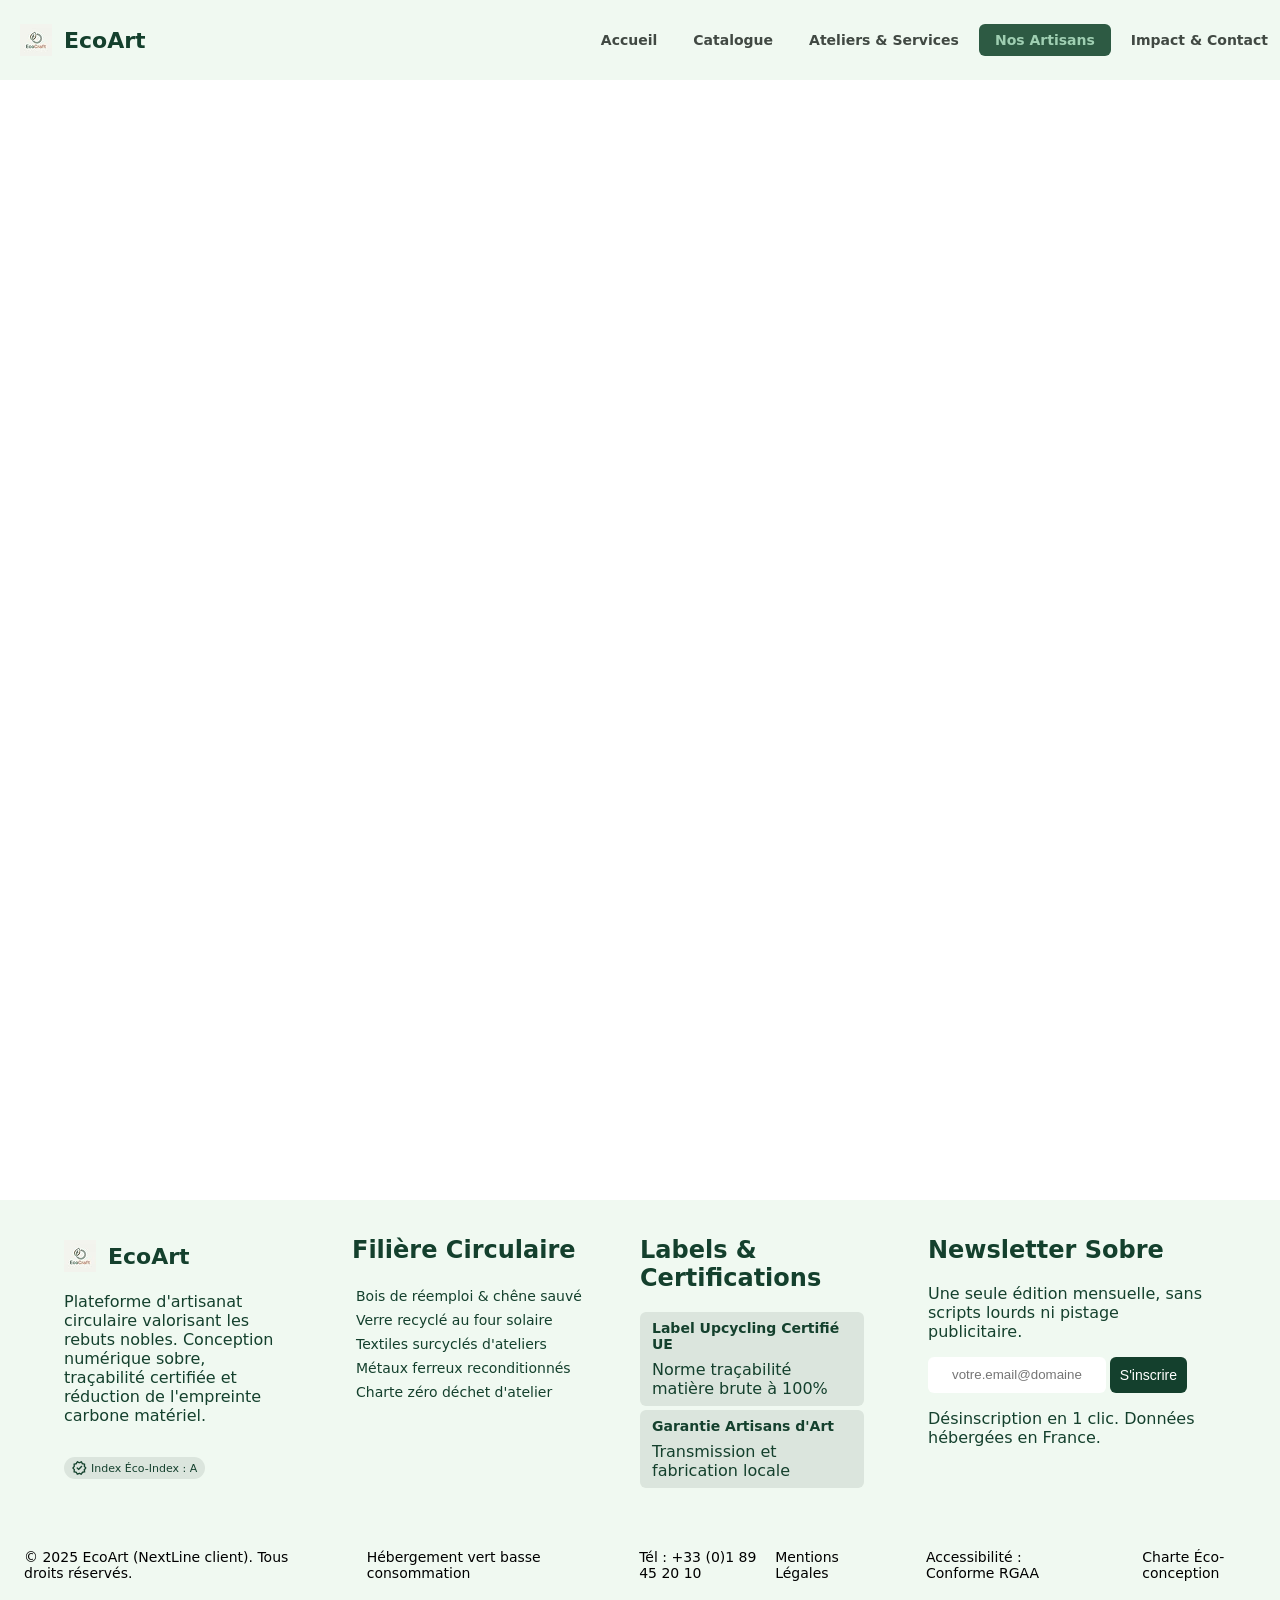
==== artisans.html @ f34fe367 "final Menu" ====
<!DOCTYPE html>
<html lang="en">
<head>
    <meta charset="UTF-8">
    <meta name="viewport" content="width=device-width, initial-scale=1.0">
    <title>Document</title>
    <link rel="stylesheet" href="CSS/variables.css">
    <link rel="stylesheet" href="CSS/style.css">
    <link rel="stylesheet" href="CSS/variables.css">
    <link rel="stylesheet" href="CSS/responsive.css">

</head>
<body>
    <!-----------------  NavBar Section   ----------------------------->
    <header>
        <nav class="nav_bar">
            <a href="index.html"><img src="/assets/icons/Logo EcoArt.png" alt="Logo EcoArt">EcoArt</a>
            <ul>
                <li><a href="index.html">Accueil</a></li>
                <li><a href="produits.html">Catalogue</a></li>
                <li><a href="services.html">Ateliers & Services</a></li>
                <li><a href="#" class="active">Nos Artisans</a></li>
                <li><a href="impact.html">Impact & Contact </a></li>
            </ul>
        </nav>
    </header>

    <!------------------   Main section   ----------------------------->
    <main class="main_section">

<title>Hello</title>
    </main>
    <!----------------------  End Main   ------------------------------>


    <!-------------------    Footer Section   ------------------------->
    <footer>
        <div class="footer_section">
            <div class="footer_first_div">
                <a href=""><img src="/assets/icons/Logo EcoArt.png" alt="Logo EcoArt">EcoArt</a>
                <p>Plateforme d'artisanat circulaire valorisant
                    les rebuts nobles. Conception numérique
                    sobre, traçabilité certifiée et réduction de
                    l'empreinte carbone matériel.
                </p>
                <p class="footer_icon"><img src="assets/icons/Icon-10.png" alt=""><span>Index Éco-Index : A</span></p>
            </div>
            <div class="footer_second_div">
                <h2>Filière Circulaire</h2>
                <div>
                    <a href="#">Bois de réemploi & chêne sauvé</a>
                    <a href="#">Verre recyclé au four solaire</a>
                    <a href="#">Textiles surcyclés d'ateliers</a>
                    <a href="#">Métaux ferreux reconditionnés</a>
                    <a href="#">Charte zéro déchet d'atelier</a>
                </div>
            </div>
            <div class="footer_third_div">
                <h2>Labels & Certifications</h2>
                <div>
                    <h4>Label Upcycling Certifié UE</h3>
                    <p>Norme traçabilité matière brute à 100%</p>
                </div>
                <div>
                    <h4>Garantie Artisans d'Art</h3>
                    <p>Transmission et fabrication locale</p>
                </div>
            </div>
            <div class="footer_forth_div">
                <h2>Newsletter Sobre</h2>
                <p>Une seule édition mensuelle, sans scripts
                    lourds ni pistage publicitaire.
                </p>
                <div class="input_div">
                    <input type="text" class="footer_input" placeholder="votre.email@domaine.fr">
                    <button type="submit" class="footer_submit">S'inscrire</button>
                </div>
                <p>Désinscription en 1 clic. Données hébergées
                    en France.
                </p>
            </div>
        </div>


        <div class="footer_info">
            <div>
                <p>© 2025 EcoArt (NextLine client). Tous droits réservés.</p>
                <p>Hébergement vert basse consommation</p>
                <p>Tél : +33 (0)1 89 45 20 10</p>
            </div>
            <div>
                <p>Mentions Légales</p>
                <p>Accessibilité : Conforme RGAA</p>
                <p>Charte Éco-conception</p>
            </div>
        </div>
    </footer>
</body>
</html>
---- CSS/variables.css ----
:root {
  /* ---------- Couleurs de marque  ---------- */
  --color-green: #2D5A43;          /* vert principal : boutons, badges, liens */
  --color-green-dark: #14402D;     /* titres, sections sombres (CTA, carte audit) */
  --color-green-light: #5FA67F;    /* barres de progression, details */
  --color-brown: #944931;          /* terracotta : CTA secondaire, chiffres cles */
  --color-brown-dark: #763824;     /* hover du bouton terracotta */
  --color-salmon: #F4977F;         /* accent : barre plastique, pastilles */

  /* ---------- Fonds ---------- */
  --color-bg: #F0F9F1;             /* fond general de la page */
  --color-surface: #E7F2E9;        /* cartes et sections alternees */
  --color-hex: #DBE5DD;
  --color-surface-strong: #DFEAE1; /* sections formulaire */
  --color-white: #FFFFFF;          /* cartes blanches, champs de formulaire */
  --color-salmon-soft: #FDE4DC;    /* pastilles saumon claires */

  /* ---------- Texte, bordures, etats ---------- */
  --color-text: #1B2A22;           /* texte courant */
  --color-active: #9FCFB2;
  --color-text-muted: #55655C;     /* texte secondaire */
  --color-text-on-dark: #FFFFFF;   /* texte sur fond vert fonce */
  --color-border: #CFE0D3;
  --color-focus: #F5A623;          /* contour clavier (touche Tab) */
  --color-error: #B3261E;
  --color-success: #2E7D4F;
  --color-textp: #414943;

  /* ---------- Typographie ---------- */
  --text-font: "Space Grotesk", system-ui, -apple-system, "Segoe UI", sans-serif;

  --text-xs: 0.75rem;    /* 12px : etiquettes, badges */
  --text-sm: 0.875rem;   /* 14px : texte secondaire */
  --text-base: 1rem;     /* 16px : texte courant */
  --text-lg: 1.375rem;   /* 22px : titres de cartes */
  --text-xl: 1.75rem;    /* 28px : titres de section */
  --text-2xl: 2.25rem;   /* 36px : titre H1 mobile */
  --text-3xl: 2.75rem;   /* 44px : gros chiffres (impact) */

  --weight-regular: 400;
  --weight-medium: 500;
  --weight-bold: 700;

  --line-tight: 1.15;
  --line-base: 1.6;

  /* ---------- Espacements (echelle de 4px) ---------- */
  --space-1: 0.25rem;    /* 4px */
  --space-2: 0.5rem;     /* 8px */
  --space-3: 0.75rem;    /* 12px */
  --space-4: 1rem;       /* 16px */
  --space-5: 1.5rem;     /* 24px */
  --space-6: 2rem;       /* 32px */
  --space-7: 3rem;       /* 48px */
  --space-8: 4rem;       /* 64px */

  /* ---------- Layout ---------- */
  --container-max: 1200px;
  --grid-gap: var(--space-5);

  /* ---------- Formes ---------- */
  --radius-sm: 6px;      /* boutons, champs */
  --radius-md: 12px;     /* cartes */
  --radius-pill: 999px;  /* badges et filtres arrondis */

  --shadow-card: 0 6px 18px rgba(20, 64, 45, 0.10);

  /* ---------- Animation & accessibilite ---------- */
  --transition: 200ms ease;
  --tap-size: 44px;      /* taille minimale d'un bouton tactile */
}
---- CSS/style.css ----
body{
    width: 100%;
    height: 100vh;
    padding: 0;
    margin: 0;
    font-family: var(--text-font);
}
.menu-icon{
    display: none;
    font-size: 40px;
    margin: 0;
    padding: 0 12px 0 12px;
    cursor: pointer;
    color: var(--color-green-dark);
}
.checkbox{
    font-size: 50px;
    display: none;
}
#menu-toggle{
    display: none;
}
.nav_bar{
    width: 100%;
    position: fixed;
    top: 0;
    z-index: 999;
    height: 80px;
    display: flex;
    align-items: center;
    justify-content: space-between;
    padding: 0 var(--space-5) 0 var(--space-1);
    background-color: var(--color-bg);
}
.nav_bar a {
    display: flex;
    align-items: center;
    font-size: var(--text-lg);
    font-weight: var(--weight-bold);
    text-decoration: none;
    gap: var(--space-3);
    padding: var(--space-2) var(--space-4);
    color: var(--color-green-dark);
}
.nav_bar ul {
    list-style: none;
    display: flex;
    gap: var(--space-1);
}
.nav_bar ul li a {
    text-decoration: none;
    color: var(--color-textp);
    font-size: var(--text-sm);
    font-weight: 600;
}
.nav_bar ul li a.active{
    background-color: var(--color-green);
    color: var(--color-active);
    border-radius: var(--radius-sm);
}

/* ======      just for test      ==========*/
.main_section{
    width: 100%;
    height: 1200px;
}
/* ========================================= */
footer{
    width: 100%;
    height: fit-content;
}
.footer_section{
    height: 100%;
    background-color: var(--color-bg);
    display: grid;
    grid-template-columns: 1fr 1fr 1fr 1fr;
    padding: var(--space-4) var(--space-8);
}


.footer_section div p {
    font-size: var(--text-base);
    font-weight: var(--weight-regular);
    color: var(--color-green-dark);
}

.footer_first_div{
    display: flex;
    flex-direction: column;
    justify-content: space-around;
    padding-top: var(--space-5);
    color: var(--color-textp);
}

.footer_first_div a {
    display: flex;
    align-items: center;
    font-size: var(--text-lg);
    font-weight: var(--weight-bold);
    text-decoration: none;
    gap: var(--space-3);
    color: var(--color-green-dark);
}
.footer_first_div .footer_icon{
    width: fit-content;
    display: flex;
    align-items: center;
    justify-content: center;
    background-color: var(--color-hex);
    border-radius: var(--radius-md);
    padding: var(--space-1) var(--space-2);
    gap: var(--space-1);
}
.footer_first_div p {
    padding: var(--space-1) var(--space-8) 0 0;
    font-size: var(--text-xs);
}
.footer_icon span {
    font-size: 11px;
}

.footer_second_div{
    display: flex;
    flex-direction: column;
    padding-bottom: var(--space-3);
}
.footer_second_div div {
    display: flex;
    flex-direction: column;
}
.footer_second_div a, .footer_third_div h4 {
    margin: 0;
    padding: var(--space-1);
    text-decoration: none;
    color: var(--color-green-dark);
    font-size: var(--text-sm);

}
p{
    font-size: var(--text-xs);
}

.footer_section div h2 {
    color: var(--color-green-dark);
}
.footer_third_div{
    padding-right: var(--space-8);
}
.footer_third_div div {
    background-color: var(--color-hex);
    border-radius: var(--radius-sm);
    padding: var(--space-1) var(--space-2) ;
    margin: var(--space-1) 0;
}
.footer_third_div p{
    margin: var(--space-1);
    font-size: var(--text-xs);
}
.footer_section div h4 {
    color: var(--color-green-dark);
}

.input_div{
    width: 90%;
    display: flex;
    gap: var(--space-1);
}
.footer_input{
    width: 60%;
    height: 28px;
    border-radius: var(--radius-sm);
    border: none;
    padding: var(--space-1) var(--space-5);
}
.footer_submit{
    width: 35%;
    border-radius: var(--radius-sm);
    background-color: var(--color-green-dark);
    border: none;
    color: var(--color-white);
    font-size: var(--text-sm);
    font-weight: var(--weight-regular);
}
.footer_submit:hover{
    background-color: var(--color-green-light);
}
.footer_info {
    display: flex;
    align-items: center;
    justify-content: space-around;
    padding: var(--space-5);
    background-color: var(--color-bg);
}
.footer_info div {
    display: flex;
    gap: var(--space-8);
}
.footer_info div p {
    font-size: var(--text-sm);
}

@media (max-width:767px) {
    .nav_bar a {
        font-size: var(--text-3xl);
    }
    .nav_bar a img {
        width: var(--space-8);
    }
    .menu-icon{
        display: block;
    }
    .nav_bar .menu_list {
        display: none;
        flex-direction: column;
        position: absolute;
        top: 64px;
        /* right: 0; */
        width: 87%;
        background-color: var(--color-bg);
        padding: 20px;
        gap: var(--space-5);
        box-shadow: 0 4px 6px rgba(0,0,0,0.1);
        z-index: 99;
    }
    #menu-toggle:checked ~ .menu_list  {
        display: flex;
    }

}
---- CSS/variables.css ----
:root {
  /* ---------- Couleurs de marque  ---------- */
  --color-green: #2D5A43;          /* vert principal : boutons, badges, liens */
  --color-green-dark: #14402D;     /* titres, sections sombres (CTA, carte audit) */
  --color-green-light: #5FA67F;    /* barres de progression, details */
  --color-brown: #944931;          /* terracotta : CTA secondaire, chiffres cles */
  --color-brown-dark: #763824;     /* hover du bouton terracotta */
  --color-salmon: #F4977F;         /* accent : barre plastique, pastilles */

  /* ---------- Fonds ---------- */
  --color-bg: #F0F9F1;             /* fond general de la page */
  --color-surface: #E7F2E9;        /* cartes et sections alternees */
  --color-hex: #DBE5DD;
  --color-surface-strong: #DFEAE1; /* sections formulaire */
  --color-white: #FFFFFF;          /* cartes blanches, champs de formulaire */
  --color-salmon-soft: #FDE4DC;    /* pastilles saumon claires */

  /* ---------- Texte, bordures, etats ---------- */
  --color-text: #1B2A22;           /* texte courant */
  --color-active: #9FCFB2;
  --color-text-muted: #55655C;     /* texte secondaire */
  --color-text-on-dark: #FFFFFF;   /* texte sur fond vert fonce */
  --color-border: #CFE0D3;
  --color-focus: #F5A623;          /* contour clavier (touche Tab) */
  --color-error: #B3261E;
  --color-success: #2E7D4F;
  --color-textp: #414943;

  /* ---------- Typographie ---------- */
  --text-font: "Space Grotesk", system-ui, -apple-system, "Segoe UI", sans-serif;

  --text-xs: 0.75rem;    /* 12px : etiquettes, badges */
  --text-sm: 0.875rem;   /* 14px : texte secondaire */
  --text-base: 1rem;     /* 16px : texte courant */
  --text-lg: 1.375rem;   /* 22px : titres de cartes */
  --text-xl: 1.75rem;    /* 28px : titres de section */
  --text-2xl: 2.25rem;   /* 36px : titre H1 mobile */
  --text-3xl: 2.75rem;   /* 44px : gros chiffres (impact) */

  --weight-regular: 400;
  --weight-medium: 500;
  --weight-bold: 700;

  --line-tight: 1.15;
  --line-base: 1.6;

  /* ---------- Espacements (echelle de 4px) ---------- */
  --space-1: 0.25rem;    /* 4px */
  --space-2: 0.5rem;     /* 8px */
  --space-3: 0.75rem;    /* 12px */
  --space-4: 1rem;       /* 16px */
  --space-5: 1.5rem;     /* 24px */
  --space-6: 2rem;       /* 32px */
  --space-7: 3rem;       /* 48px */
  --space-8: 4rem;       /* 64px */

  /* ---------- Layout ---------- */
  --container-max: 1200px;
  --grid-gap: var(--space-5);

  /* ---------- Formes ---------- */
  --radius-sm: 6px;      /* boutons, champs */
  --radius-md: 12px;     /* cartes */
  --radius-pill: 999px;  /* badges et filtres arrondis */

  --shadow-card: 0 6px 18px rgba(20, 64, 45, 0.10);

  /* ---------- Animation & accessibilite ---------- */
  --transition: 200ms ease;
  --tap-size: 44px;      /* taille minimale d'un bouton tactile */
}
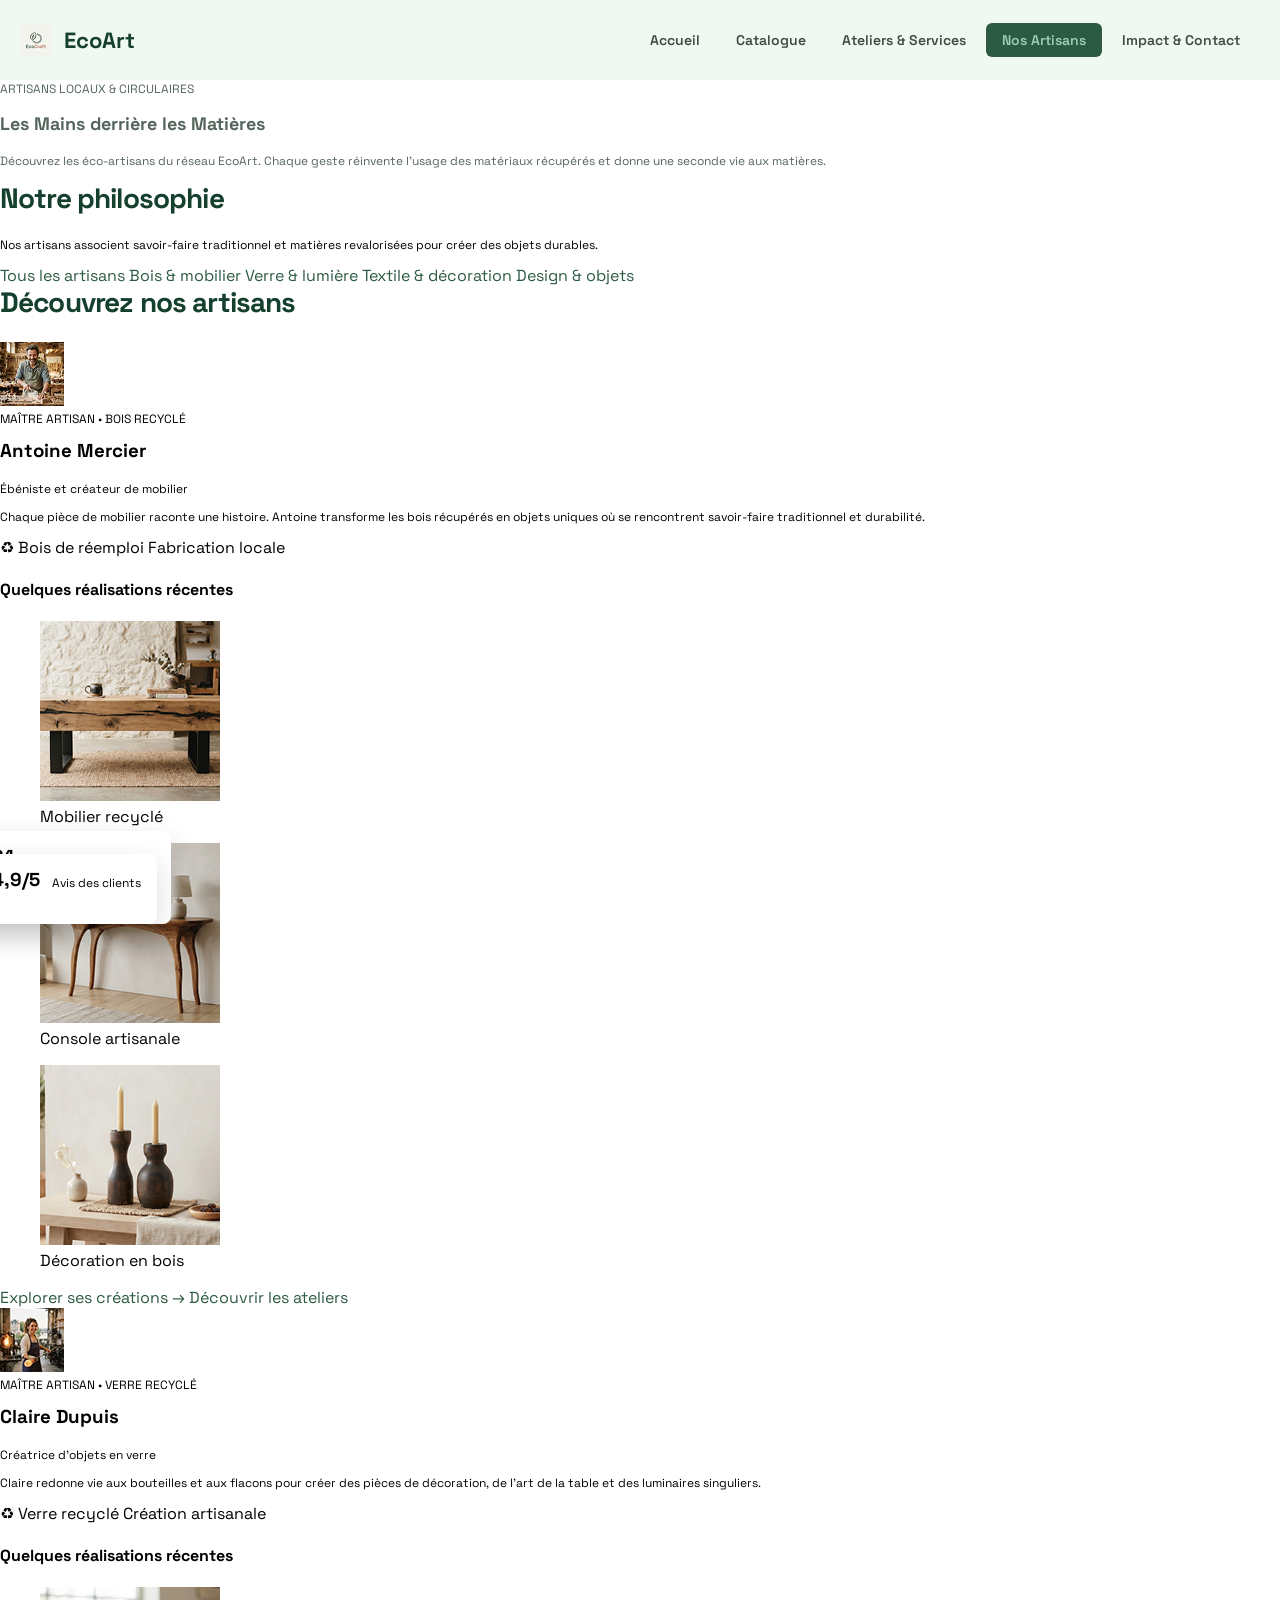
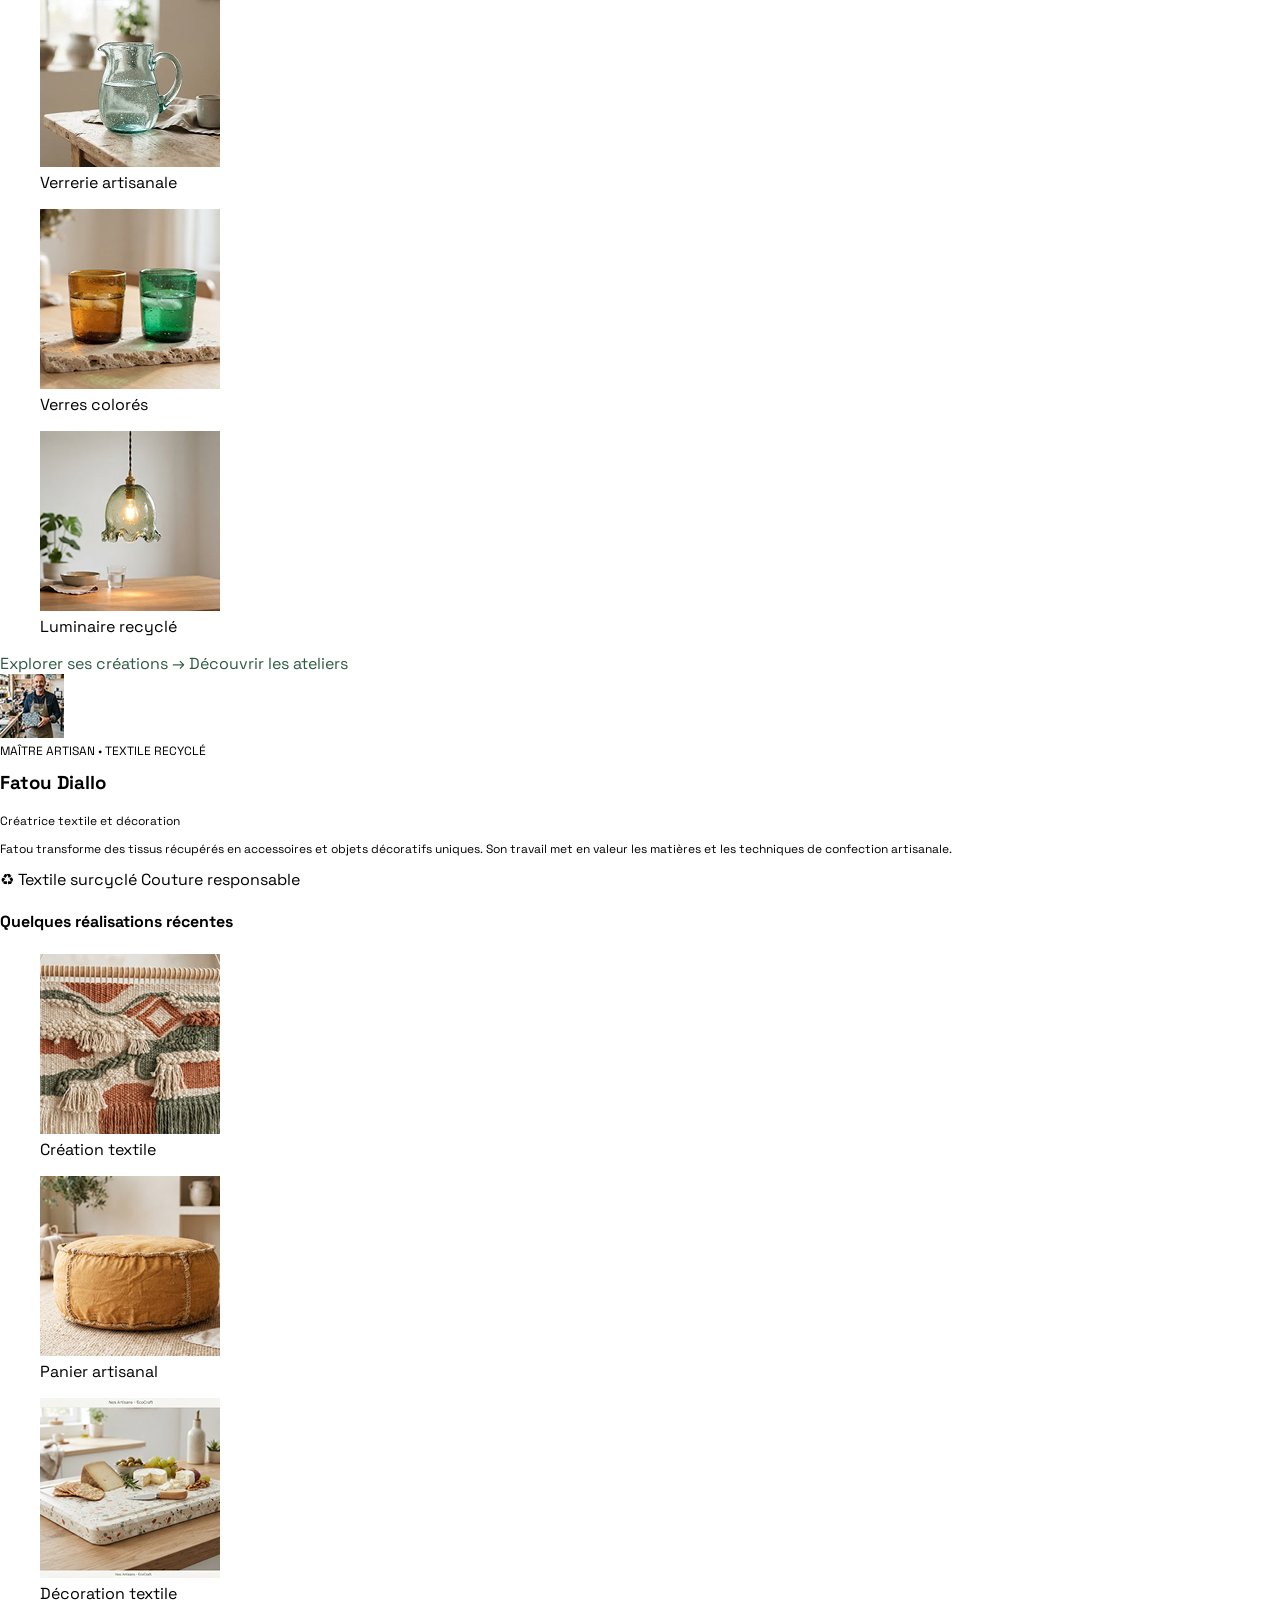
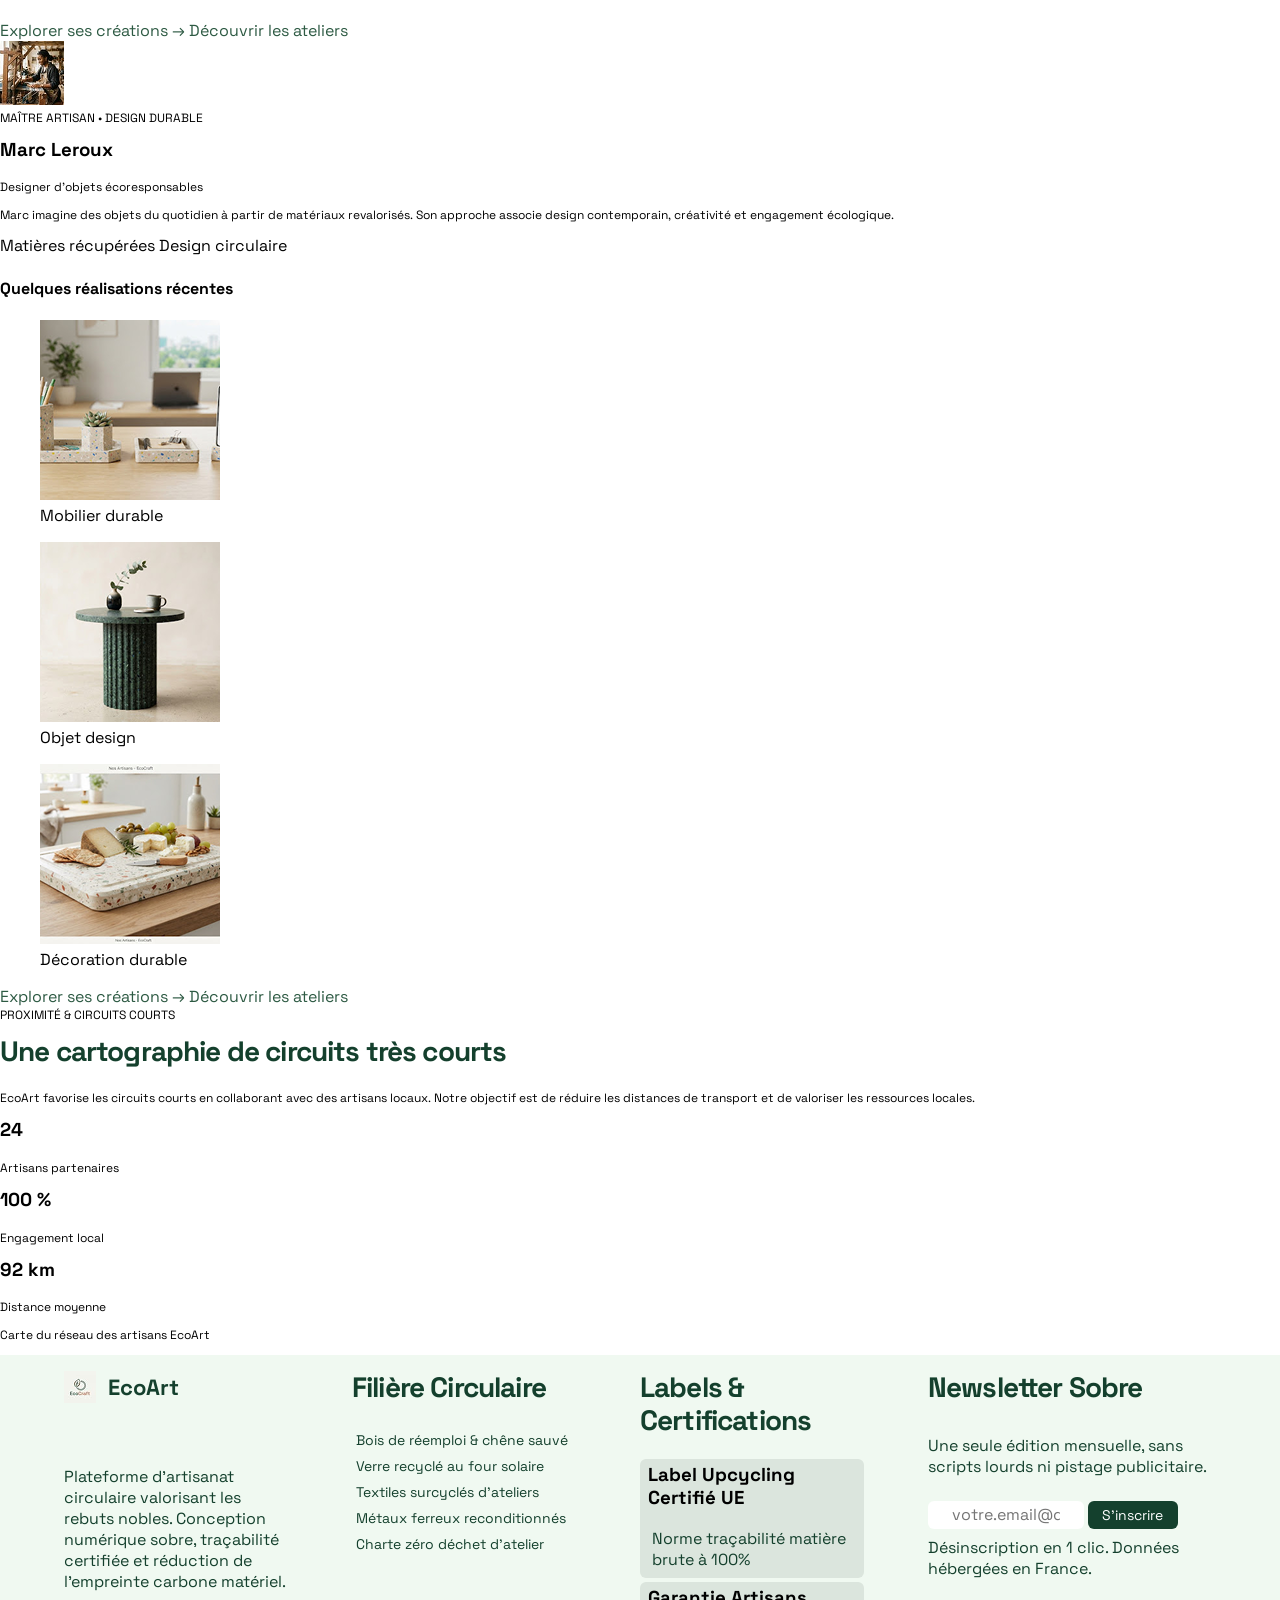
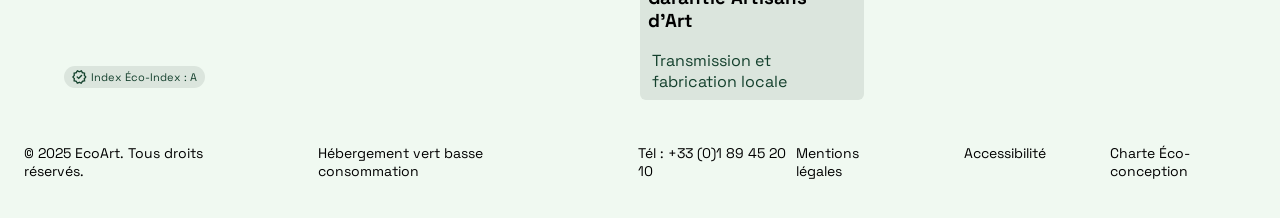
==== commit 635faf9c: "Merge branch 'main' of https://github.com/medlaksai/EcoArt-Website into feature/services" ====
--- a/artisans.html
+++ b/artisans.html
@@ -1,52 +1,565 @@
 <!DOCTYPE html>
-<html lang="en">
+<html lang="fr">
+
 <head>
     <meta charset="UTF-8">
     <meta name="viewport" content="width=device-width, initial-scale=1.0">
-    <title>Document</title>
+
+    <title>Nos Artisans | EcoArt</title>
+
     <link rel="stylesheet" href="CSS/variables.css">
     <link rel="stylesheet" href="CSS/style.css">
-    <link rel="stylesheet" href="CSS/variables.css">
-    <link rel="stylesheet" href="CSS/responsive.css">
+    <link rel="stylesheet" href="CSS/artisans.css">
 
 </head>
+
 <body>
-    <!-----------------  NavBar Section   ----------------------------->
+ 
+    <!-- ================= HEADER ET NAVBAR ================= -->
+
     <header>
-        <nav class="nav_bar">
-            <a href="index.html"><img src="/assets/icons/Logo EcoArt.png" alt="Logo EcoArt">EcoArt</a>
+
+        <nav class="nav_bar" aria-label="Navigation principale">
+
+            <a href="index.html">
+                <img src="assets/icons/Logo EcoArt.png" alt="Logo EcoArt">
+                EcoArt
+            </a>
+
             <ul>
                 <li><a href="index.html">Accueil</a></li>
+
                 <li><a href="produits.html">Catalogue</a></li>
+
                 <li><a href="services.html">Ateliers & Services</a></li>
-                <li><a href="#" class="active">Nos Artisans</a></li>
-                <li><a href="impact.html">Impact & Contact </a></li>
+
+                <li>
+                    <a href="artisans.html" class="active" aria-current="page">
+                        Nos Artisans
+                    </a>
+                </li>
+
+                <li><a href="impact.html">Impact & Contact</a></li>
             </ul>
+
         </nav>
+
     </header>
 
-    <!------------------   Main section   ----------------------------->
-    <main class="main_section">
-
-<title>Hello</title>
+
+    <!-- ================= MAIN ================= -->
+
+    <main class="artisans-main">
+
+        <!-- ================= INTRODUCTION ================= -->
+
+        <div class="artisans-intro-container">
+
+            <section class="intro">
+
+                <p class="artisans-label">
+                    ARTISANS LOCAUX & CIRCULAIRES
+                </p>
+
+                <h1>Les Mains derrière les Matières</h1>
+
+                <p>
+                    Découvrez les éco-artisans du réseau EcoArt.
+                    Chaque geste réinvente l'usage des matériaux
+                    récupérés et donne une seconde vie aux matières.
+                </p>
+
+            </section>
+
+
+            <!-- ================= STATISTIQUES ================= -->
+
+            <section class="artisans-stats">
+
+                <h2>Notre philosophie</h2>
+
+                <p>
+                    Nos artisans associent savoir-faire traditionnel
+                    et matières revalorisées pour créer des objets durables.
+                </p>
+
+                <div class="stats-container">
+
+                    <div class="stat">
+                        <h3>84 %</h3>
+                        <p>Matières revalorisées</p>
+                    </div>
+
+                    <div class="stat">
+                        <h3>4,9/5</h3>
+                        <p>Avis des clients</p>
+                    </div>
+
+                </div>
+
+            </section>
+
+        </div>
+
+
+        <!-- ================= CATÉGORIES ================= -->
+
+        <nav class="artisans-categories" aria-label="Catégories d'artisans">
+
+            <a href="#artisans" class="active">Tous les artisans</a>
+
+            <a href="#antoine">Bois & mobilier</a>
+
+            <a href="#claire">Verre & lumière</a>
+
+            <a href="#fatou">Textile & décoration</a>
+
+            <a href="#marc">Design & objets</a>
+
+        </nav>
+
+
+
+        <section class="artisans-section" id="artisans">
+
+            <h2>Découvrez nos artisans</h2>
+
+            <div class="artisans-grid">
+
+
+                <!-- ================= ANTOINE MERCIER ================= -->
+
+                <article class="artisan-card" id="antoine">
+
+                    <div class="artisan-heading">
+
+                        <img
+                            src="assets/pictures/Antoine Mercier.png"
+                            alt="Portrait d'Antoine Mercier"
+                            class="artisan-portrait"
+                        >
+
+                        <div class="artisan-info">
+
+                            <p>MAÎTRE ARTISAN • BOIS RECYCLÉ</p>
+
+                            <h3>Antoine Mercier</h3>
+
+                            <p>Ébéniste et créateur de mobilier</p>
+
+                        </div>
+
+                    </div>
+
+                    <p class="artisan-description">
+                        Chaque pièce de mobilier raconte une histoire.
+                        Antoine transforme les bois récupérés en objets uniques
+                        où se rencontrent savoir-faire traditionnel et durabilité.
+                    </p>
+
+                    <div class="artisan-details">
+
+                        <span>♻ Bois de réemploi</span>
+
+                        <span>Fabrication locale</span>
+
+                    </div>
+
+                    <h4>Quelques réalisations récentes</h4>
+
+                    <div class="artisan-gallery">
+
+                        <figure>
+                            <img
+                                src="assets/pictures/image_31.png"
+                                alt="Meuble en bois recyclé"
+                                loading="lazy"
+                            >
+                            <figcaption>Mobilier recyclé</figcaption>
+                        </figure>
+
+                        <figure>
+                            <img
+                                src="assets/pictures/image_14.png"
+                                alt="Console artisanale en bois"
+                                loading="lazy"
+                            >
+                            <figcaption>Console artisanale</figcaption>
+                        </figure>
+
+                        <figure>
+                            <img
+                                src="assets/pictures/image_16.png"
+                                alt="Objets décoratifs en bois"
+                                loading="lazy"
+                            >
+                            <figcaption>Décoration en bois</figcaption>
+                        </figure>
+
+                    </div>
+
+                    <div class="artisan-actions">
+
+                        <a href="produits.html">
+                            Explorer ses créations →
+                        </a>
+
+                        <a href="services.html" class="artisan-button">
+                            Découvrir les ateliers
+                        </a>
+
+                    </div>
+
+                </article>
+
+
+                <!-- ================= CLAIRE DUPUIS ================= -->
+
+                <article class="artisan-card" id="claire">
+
+                    <div class="artisan-heading">
+
+                        <img
+                            src="assets/pictures/image_22.png"
+                            alt="Portrait de Claire Dupuis"
+                            class="artisan-portrait"
+                        >
+
+                        <div class="artisan-info">
+
+                            <p>MAÎTRE ARTISAN • VERRE RECYCLÉ</p>
+
+                            <h3>Claire Dupuis</h3>
+
+                            <p>Créatrice d'objets en verre</p>
+
+                        </div>
+
+                    </div>
+
+                    <p class="artisan-description">
+                        Claire redonne vie aux bouteilles et aux flacons
+                        pour créer des pièces de décoration,
+                        de l'art de la table et des luminaires singuliers.
+                    </p>
+
+                    <div class="artisan-details">
+
+                        <span>♻ Verre recyclé</span>
+
+                        <span>Création artisanale</span>
+
+                    </div>
+
+                    <h4>Quelques réalisations récentes</h4>
+
+                    <div class="artisan-gallery">
+
+                        <figure>
+                            <img
+                                src="assets/pictures/image_25.png"
+                                alt="Objets en verre recyclé"
+                                loading="lazy"
+                            >
+                            <figcaption>Verrerie artisanale</figcaption>
+                        </figure>
+
+                        <figure>
+                            <img
+                                src="assets/pictures/image_5.png"
+                                alt="Verres colorés recyclés"
+                                loading="lazy"
+                            >
+                            <figcaption>Verres colorés</figcaption>
+                        </figure>
+
+                        <figure>
+                            <img
+                                src="assets/pictures/image_34.png"
+                                alt="Luminaire artisanal en verre"
+                                loading="lazy"
+                            >
+                            <figcaption>Luminaire recyclé</figcaption>
+                        </figure>
+
+                    </div>
+
+                    <div class="artisan-actions">
+
+                        <a href="produits.html">
+                            Explorer ses créations →
+                        </a>
+
+                        <a href="services.html" class="artisan-button">
+                            Découvrir les ateliers
+                        </a>
+
+                    </div>
+
+                </article>
+
+
+                <!-- ================= FATOU DIALLO ================= -->
+
+                <article class="artisan-card" id="fatou">
+
+                    <div class="artisan-heading">
+
+                        <img
+                            src="assets/pictures/image_17.png"
+                            alt="Portrait de Fatou Diallo"
+                            class="artisan-portrait"
+                        >
+
+                        <div class="artisan-info">
+
+                            <p>MAÎTRE ARTISAN • TEXTILE RECYCLÉ</p>
+
+                            <h3>Fatou Diallo</h3>
+
+                            <p>Créatrice textile et décoration</p>
+
+                        </div>
+
+                    </div>
+
+                    <p class="artisan-description">
+                        Fatou transforme des tissus récupérés
+                        en accessoires et objets décoratifs uniques.
+                        Son travail met en valeur les matières
+                        et les techniques de confection artisanale.
+                    </p>
+
+                    <div class="artisan-details">
+
+                        <span>♻ Textile surcyclé</span>
+
+                        <span>Couture responsable</span>
+
+                    </div>
+
+                    <h4>Quelques réalisations récentes</h4>
+
+                    <div class="artisan-gallery">
+
+                        <figure>
+                            <img
+                                src="assets/pictures/image_26.png"
+                                alt="Création textile recyclée"
+                                loading="lazy"
+                            >
+                            <figcaption>Création textile</figcaption>
+                        </figure>
+
+                        <figure>
+                            <img
+                                src="assets/pictures/image_13.png"
+                                alt="Panier fabriqué artisanalement"
+                                loading="lazy"
+                            >
+                            <figcaption>Panier artisanal</figcaption>
+                        </figure>
+
+                        <figure>
+                            <img
+                                src="assets/pictures/image_7.png"
+                                alt="Décoration en textile"
+                                loading="lazy"
+                            >
+                            <figcaption>Décoration textile</figcaption>
+                        </figure>
+
+                    </div>
+
+                    <div class="artisan-actions">
+
+                        <a href="produits.html">
+                            Explorer ses créations →
+                        </a>
+
+                        <a href="services.html" class="artisan-button">
+                            Découvrir les ateliers
+                        </a>
+
+                    </div>
+
+                </article>
+
+
+                <!-- ================= MARC LEROUX ================= -->
+
+                <article class="artisan-card" id="marc">
+
+                    <div class="artisan-heading">
+
+                        <img
+                            src="assets/pictures/image_37.png"
+                            alt="Portrait de Marc Leroux"
+                            class="artisan-portrait"
+                        >
+
+                        <div class="artisan-info">
+
+                            <p>MAÎTRE ARTISAN • DESIGN DURABLE</p>
+
+                            <h3>Marc Leroux</h3>
+
+                            <p>Designer d'objets écoresponsables</p>
+
+                        </div>
+
+                    </div>
+
+                    <p class="artisan-description">
+                        Marc imagine des objets du quotidien
+                        à partir de matériaux revalorisés.
+                        Son approche associe design contemporain,
+                        créativité et engagement écologique.
+                    </p>
+
+                    <div class="artisan-details">
+
+                        <span> Matières récupérées</span>
+
+                        <span>Design circulaire</span>
+
+                    </div>
+
+                    <h4>Quelques réalisations récentes</h4>
+
+                    <div class="artisan-gallery">
+
+                        <figure>
+                            <img
+                                src="assets/pictures/image_2.png"
+                                alt="Mobilier écoresponsable"
+                                loading="lazy"
+                            >
+                            <figcaption>Mobilier durable</figcaption>
+                        </figure>
+
+                        <figure>
+                            <img
+                                src="assets/pictures/image_28.png"
+                                alt="Objet design contemporain"
+                                loading="lazy"
+                            >
+                            <figcaption>Objet design</figcaption>
+                        </figure>
+
+                        <figure>
+                            <img
+                                src="assets/pictures/image_7.png"
+                                alt="Décoration écoresponsable"
+                                loading="lazy"
+                            >
+                            <figcaption>Décoration durable</figcaption>
+                        </figure>
+
+                    </div>
+
+                    <div class="artisan-actions">
+
+                        <a href="produits.html">
+                            Explorer ses créations →
+                        </a>
+
+                        <a href="services.html" class="artisan-button">
+                            Découvrir les ateliers
+                        </a>
+
+                    </div>
+
+                </article>
+
+            </div>
+
+        </section>
+
+
+        <!-- ================= CIRCUITS COURTS ================= -->
+
+        <section class="artisans-location">
+
+            <div class="location-content">
+
+                <p class="artisans-label">
+                    PROXIMITÉ & CIRCUITS COURTS
+                </p>
+
+                <h2>Une cartographie de circuits très courts</h2>
+
+                <p>
+                    EcoArt favorise les circuits courts
+                    en collaborant avec des artisans locaux.
+                    Notre objectif est de réduire les distances
+                    de transport et de valoriser les ressources locales.
+                </p>
+
+                <div class="location-stats">
+
+                    <div>
+                        <h3>24</h3>
+                        <p>Artisans partenaires</p>
+                    </div>
+
+                    <div>
+                        <h3>100 %</h3>
+                        <p>Engagement local</p>
+                    </div>
+
+                    <div>
+                        <h3>92 km</h3>
+                        <p>Distance moyenne</p>
+                    </div>
+
+                </div>
+
+            </div>
+
+            <div class="location-map">
+
+                <p>Carte du réseau des artisans EcoArt</p>
+
+            </div>
+
+        </section>
+
     </main>
-    <!----------------------  End Main   ------------------------------>
-
-
-    <!-------------------    Footer Section   ------------------------->
+
+
+    <!-- ================= FOOTER ================= -->
+
     <footer>
+
         <div class="footer_section">
+
             <div class="footer_first_div">
-                <a href=""><img src="/assets/icons/Logo EcoArt.png" alt="Logo EcoArt">EcoArt</a>
-                <p>Plateforme d'artisanat circulaire valorisant
-                    les rebuts nobles. Conception numérique
-                    sobre, traçabilité certifiée et réduction de
+
+                <a href="index.html">
+                    <img src="assets/icons/Logo EcoArt.png" alt="Logo EcoArt">
+                    EcoArt
+                </a>
+
+                <p>
+                    Plateforme d'artisanat circulaire valorisant
+                    les rebuts nobles. Conception numérique sobre,
+                    traçabilité certifiée et réduction de
                     l'empreinte carbone matériel.
                 </p>
-                <p class="footer_icon"><img src="assets/icons/Icon-10.png" alt=""><span>Index Éco-Index : A</span></p>
-            </div>
+
+                <p class="footer_icon">
+                    <img src="assets/icons/Icon-10.png" alt="">
+                    <span>Index Éco-Index : A</span>
+                </p>
+
+            </div>
+
+
             <div class="footer_second_div">
+
                 <h2>Filière Circulaire</h2>
+
                 <div>
                     <a href="#">Bois de réemploi & chêne sauvé</a>
                     <a href="#">Verre recyclé au four solaire</a>
@@ -54,46 +567,78 @@
                     <a href="#">Métaux ferreux reconditionnés</a>
                     <a href="#">Charte zéro déchet d'atelier</a>
                 </div>
-            </div>
+
+            </div>
+
+
             <div class="footer_third_div">
+
                 <h2>Labels & Certifications</h2>
+
                 <div>
-                    <h4>Label Upcycling Certifié UE</h3>
+                    <h3>Label Upcycling Certifié UE</h3>
                     <p>Norme traçabilité matière brute à 100%</p>
                 </div>
+
                 <div>
-                    <h4>Garantie Artisans d'Art</h3>
+                    <h3>Garantie Artisans d'Art</h3>
                     <p>Transmission et fabrication locale</p>
                 </div>
-            </div>
+
+            </div>
+
+
             <div class="footer_forth_div">
+
                 <h2>Newsletter Sobre</h2>
-                <p>Une seule édition mensuelle, sans scripts
-                    lourds ni pistage publicitaire.
-                </p>
+
+                <p>
+                    Une seule édition mensuelle,
+                    sans scripts lourds ni pistage publicitaire.
+                </p>
+
                 <div class="input_div">
-                    <input type="text" class="footer_input" placeholder="votre.email@domaine.fr">
-                    <button type="submit" class="footer_submit">S'inscrire</button>
+
+                    <input
+                        type="email"
+                        class="footer_input"
+                        placeholder="votre.email@domaine.fr"
+                        aria-label="Votre adresse e-mail"
+                    >
+
+                    <button type="button" class="footer_submit">
+                        S'inscrire
+                    </button>
+
                 </div>
-                <p>Désinscription en 1 clic. Données hébergées
-                    en France.
-                </p>
-            </div>
+
+                <p>
+                    Désinscription en 1 clic.
+                    Données hébergées en France.
+                </p>
+
+            </div>
+
         </div>
 
 
         <div class="footer_info">
+
             <div>
-                <p>© 2025 EcoArt (NextLine client). Tous droits réservés.</p>
+                <p>© 2025 EcoArt. Tous droits réservés.</p>
                 <p>Hébergement vert basse consommation</p>
                 <p>Tél : +33 (0)1 89 45 20 10</p>
             </div>
+
             <div>
-                <p>Mentions Légales</p>
-                <p>Accessibilité : Conforme RGAA</p>
+                <p>Mentions légales</p>
+                <p>Accessibilité</p>
                 <p>Charte Éco-conception</p>
             </div>
+
         </div>
+
     </footer>
+
 </body>
 </html>
--- a/CSS/variables.css
+++ b/CSS/variables.css
@@ -1,3 +1,4 @@
+@import url('https://fonts.googleapis.com/css2?family=Space+Grotesk:wght@300..700&display=swap');
 :root {
   /* ---------- Couleurs de marque  ---------- */
   --color-green: #2D5A43;          /* vert principal : boutons, badges, liens */
@@ -5,9 +6,13 @@
   --color-green-light: #5FA67F;    /* barres de progression, details */
   --color-brown: #944931;          /* terracotta : CTA secondaire, chiffres cles */
   --color-brown-dark: #763824;     /* hover du bouton terracotta */
-  --color-salmon: #F4977F;         /* accent : barre plastique, pastilles */
-
+  --color-salmon: #F4977F;
+  --color-white: white;        /* accent : barre plastique, pastilles */
+  --color-left-badge:#E9F3EB;
+  --color-left-badge-icon: #B5F0CA;
+  --color-small-nav: #E6F0E8;
   /* ---------- Fonds ---------- */
+  --page-bg: #f1fbf2;
   --color-bg: #F0F9F1;             /* fond general de la page */
   --color-surface: #E7F2E9;        /* cartes et sections alternees */
   --color-hex: #DBE5DD;
@@ -25,10 +30,12 @@
   --color-error: #B3261E;
   --color-success: #2E7D4F;
   --color-textp: #414943;
+  --color-btn-home: #14422D;
+  --color-btn-home2: #944931;
 
   /* ---------- Typographie ---------- */
-  --text-font: "Space Grotesk", system-ui, -apple-system, "Segoe UI", sans-serif;
-
+  --text-font: "Space Grotesk", sans-serif, system-ui, -apple-system, "Segoe UI";
+  --text-fonts: "Space Grotesk", system-ui, sans-serif;
   --text-xs: 0.75rem;    /* 12px : etiquettes, badges */
   --text-sm: 0.875rem;   /* 14px : texte secondaire */
   --text-base: 1rem;     /* 16px : texte courant */
@@ -36,6 +43,7 @@
   --text-xl: 1.75rem;    /* 28px : titres de section */
   --text-2xl: 2.25rem;   /* 36px : titre H1 mobile */
   --text-3xl: 2.75rem;   /* 44px : gros chiffres (impact) */
+  --text-4xl: 3.5rem;  /* 56px */
 
   --weight-regular: 400;
   --weight-medium: 500;
--- a/CSS/style.css
+++ b/CSS/style.css
@@ -3,7 +3,7 @@
     height: 100vh;
     padding: 0;
     margin: 0;
-    font-family: var(--text-font);
+    font-family: var(--text-fonts);
 }
 .menu-icon{
     display: none;
@@ -22,7 +22,7 @@
 }
 .nav_bar{
     width: 100%;
-    position: fixed;
+    position: static;
     top: 0;
     z-index: 999;
     height: 80px;
@@ -61,11 +61,57 @@
 
 /* ======      just for test      ==========*/
 .main_section{
-    width: 100%;
-    height: 1200px;
+  width: 100%;
+
+}
+.small_nav{
+  /* margin-top: 80px; */
+  width: 100%;
+  height: 52px;
+  display: flex;
+  flex-direction: column;
+  justify-content: center;
+  padding: 0 var(--space-5);
+  background-color: var(--color-small-nav);
+}
+.small_nav div {
+  display: flex;
+
+}
+.small_nav div p{
+  margin: 0;
+  padding: 0 var(--space-2);
+}
+.small_nav div p img{
+  padding-right: var(--space-2);
+}
+.main_hero_catalog{
+  width: 100%;
+  height: fit-content;
+  display: flex;
+  padding: 0 var(--space-5);
+  background-color: rgb(239, 144, 144);
+}
+.catalog_title{
+  width: 65%;
+}
+.catalog_title h4{
+  display: flex;
+  align-items: center;
+}
+.catalog_title h4 div{
+  width: var(--space-1);
+  height: var(--space-1);
+  /* padding: 10px; */
+  background-color: var(--color-brown);
+}
+.catalog_title h1{
+  font-size: var(--text-4xl);
 }
 /* ========================================= */
 footer{
+  display: flex;
+  flex-direction: column;
     width: 100%;
     height: fit-content;
 }
@@ -87,8 +133,7 @@
 .footer_first_div{
     display: flex;
     flex-direction: column;
-    justify-content: space-around;
-    padding-top: var(--space-5);
+    justify-content: space-between;
     color: var(--color-textp);
 }
 
@@ -159,7 +204,11 @@
 .footer_section div h4 {
     color: var(--color-green-dark);
 }
-
+.footer_forth_div{
+  display: flex;
+  flex-direction: column;
+  gap: var(--space-2);
+}
 .input_div{
     width: 90%;
     display: flex;
@@ -199,37 +248,930 @@
     font-size: var(--text-sm);
 }
 
-@media (max-width:767px) {
-    .nav_bar a {
-        font-size: var(--text-3xl);
-    }
-    .nav_bar a img {
-        width: var(--space-8);
-    }
-    .menu-icon{
-        display: block;
-    }
-    .nav_bar .menu_list {
-        display: none;
-        flex-direction: column;
-        position: absolute;
-        top: 64px;
-        /* right: 0; */
-        width: 87%;
-        background-color: var(--color-bg);
-        padding: 20px;
-        gap: var(--space-5);
-        box-shadow: 0 4px 6px rgba(0,0,0,0.1);
-        z-index: 99;
-    }
-    #menu-toggle:checked ~ .menu_list  {
-        display: flex;
-    }
-
-}
-
-
-
-
-
-
+
+
+
+
+
+
+
+
+
+
+
+
+
+
+
+ 
+
+
+* {
+  box-sizing: border-box;
+}
+html {
+  scroll-behavior: smooth;
+}
+
+a {
+  color: var(--color-green);
+  text-decoration: none;
+}
+button,
+input,
+select,
+textarea {
+  font: inherit;
+}
+button:focus-visible,
+a:focus-visible,
+input:focus-visible,
+select:focus-visible,
+textarea:focus-visible,
+summary:focus-visible {
+  outline: 3px solid var(--color-focus);
+  outline-offset: 3px;
+}
+.page-shell {
+  width: min(var(--container-max), calc(100% - 48px));
+  margin: auto;
+  padding: var(--space-8) 0;
+}
+.hero {
+  margin-bottom: var(--space-5);
+}
+.eyebrow,
+.section-kicker {
+  margin: 0;
+  color: var(--color-green);
+  font-size: var(--text-xs);
+  font-weight: var(--weight-bold);
+  letter-spacing: 0.06em;
+  text-transform: uppercase;
+}
+.eyebrow {
+  display: inline-block;
+  padding: var(--space-1) var(--space-2);
+  border-radius: var(--radius-sm);
+  background: var(--color-surface);
+}
+.hero-row {
+  display: flex;
+  align-items: end;
+  justify-content: space-between;
+  gap: var(--space-6);
+}
+h1,
+h2,
+h3,
+p {
+  margin-top: 0;
+}
+.hero h1 {
+  margin: var(--space-3) 0 var(--space-2);
+  color: var(--color-green-dark);
+  font-size: clamp(2.2rem, 5vw, var(--text-3xl));
+  line-height: 0.98;
+  letter-spacing: -0.05em;
+}
+.hero h1 span {
+  color: var(--color-brown);
+}
+.hero-copy {
+  margin-bottom: 0;
+  color: var(--color-text-muted);
+  font-size: var(--text-sm);
+  line-height: 1.45;
+}
+.audit-stamp {
+  margin: 0 0 var(--space-1);
+  color: var(--color-text-muted);
+  font-size: var(--text-xs);
+  line-height: 1.5;
+  text-align: right;
+  text-transform: uppercase;
+}
+.audit-stamp:first-letter {
+  color: var(--color-brown);
+}
+.audit-stamp strong {
+  color: var(--color-green);
+  font-weight: var(--weight-bold);
+}
+.metrics {
+  display: grid;
+  grid-template-columns: repeat(4, 1fr);
+  gap: 14px;
+  margin-bottom: var(--space-7);
+}
+.metric-card,
+.card,
+.trace-card {
+  border: 1px solid var(--color-border);
+  border-radius: var(--radius-sm);
+  background: var(--color-surface);
+}
+.metric-card {
+  min-height: 170px;
+  padding: var(--space-4);
+}
+.metric-label {
+  display: flex;
+  justify-content: space-between;
+  margin-bottom: var(--space-4);
+  color: var(--color-green);
+  font-size: var(--text-xs);
+  font-weight: var(--weight-bold);
+}
+.metric-label span {
+  font-size: 10px;
+  font-weight: var(--weight-medium);
+}
+.accent-card .metric-label,
+.accent-card strong,
+.brown-text {
+  color: var(--color-brown);
+}
+.metric-card > strong {
+  display: block;
+  color: var(--color-green-dark);
+  font-size: var(--text-3xl);
+  line-height: 1;
+  letter-spacing: -0.04em;
+}
+.metric-card > strong small {
+  font-size: var(--text-sm);
+  letter-spacing: 0;
+}
+.metric-card h2 {
+  margin: var(--space-2) 0 var(--space-1);
+  font-size: var(--text-sm);
+  line-height: 1.25;
+}
+.metric-card > p:last-child,
+.trace-card p {
+  margin: 0;
+  color: var(--color-text-muted);
+  font-size: var(--text-xs);
+  line-height: 1.4;
+}
+.impact-grid,
+.contact-grid {
+  display: grid;
+  grid-template-columns: 1.35fr 0.93fr;
+  gap: var(--grid-gap);
+  margin-bottom: var(--space-7);
+}
+.card {
+  padding: var(--space-5);
+}
+.heading-line {
+  display: flex;
+  justify-content: space-between;
+  align-items: start;
+  gap: var(--space-4);
+}
+h2 {
+  color: var(--color-green-dark);
+  font-size: var(--text-xl);
+  line-height: var(--line-tight);
+  letter-spacing: -0.03em;
+}
+.heading-line h2,
+.materials-card h2 {
+  margin: var(--space-1) 0 var(--space-4);
+}
+.badge {
+  padding: var(--space-2);
+  border: 1px solid var(--color-border);
+  border-radius: var(--radius-sm);
+  color: var(--color-text-muted);
+  font-size: var(--text-xs);
+  line-height: 1.3;
+}
+.muted {
+  margin-bottom: var(--space-4);
+  color: var(--color-text-muted);
+  font-size: var(--text-xs);
+  line-height: 1.55;
+}
+.bars {
+  display: grid;
+  gap: var(--space-3);
+}
+.bar > div {
+  display: flex;
+  justify-content: space-between;
+  gap: var(--space-2);
+  color: var(--color-green);
+  font-size: var(--text-xs);
+  font-weight: var(--weight-medium);
+}
+.bar b {
+  font-size: var(--text-xs);
+}
+.dot {
+  display: inline-block;
+  width: 8px;
+  height: 8px;
+  margin-right: 6px;
+  border-radius: 2px;
+  background: var(--color-green-dark);
+}
+.dot.brown {
+  background: var(--color-brown);
+}
+.dot.green {
+  background: var(--color-green-light);
+}
+.dot.salmon {
+  background: var(--color-salmon);
+}
+.track {
+  display: block;
+  height: 8px;
+  margin-top: var(--space-1);
+  overflow: hidden;
+  border-radius: var(--radius-pill);
+  background: var(--color-surface-strong);
+}
+.track i {
+  display: block;
+  height: 100%;
+  border-radius: inherit;
+  background: var(--color-green-dark);
+}
+.track .brown-bar {
+  background: var(--color-brown);
+}
+.track .green-bar {
+  background: var(--color-green-light);
+}
+.track .salmon-bar {
+  background: var(--color-salmon);
+}
+.report-row {
+  display: flex;
+  align-items: center;
+  gap: var(--space-3);
+  margin-top: var(--space-5);
+  padding: var(--space-3);
+  border-radius: var(--radius-sm);
+  background: var(--color-surface-strong);
+}
+.donut {
+  display: block;
+  width: 38px;
+  height: 38px;
+  flex: 0 0 auto;
+  border: 3px solid var(--color-salmon);
+  border-right-color: var(--color-green-light);
+  border-bottom-color: var(--color-green-light);
+  border-radius: 50%;
+}
+.report-row strong {
+  font-size: var(--text-xs);
+}
+.report-row p {
+  margin: 2px 0 0;
+  color: var(--color-text-muted);
+  font-size: 10px;
+  line-height: 1.35;
+}
+.report-row a {
+  margin-left: auto;
+  white-space: nowrap;
+  font-size: 10px;
+  font-weight: var(--weight-bold);
+}
+.side-stack {
+  display: grid;
+  gap: var(--space-4);
+}
+.method-card {
+  padding: var(--space-5);
+  border-radius: var(--radius-sm);
+  background: var(--color-green-dark);
+  box-shadow: var(--shadow-card);
+  color: var(--color-text-on-dark);
+}
+.method-card .section-kicker {
+  color: #b4d1bd;
+}
+.method-card h2 {
+  margin: var(--space-2) 0;
+  color: var(--color-text-on-dark);
+  font-size: var(--text-lg);
+}
+.method-card > p:not(.section-kicker) {
+  color: #d0e1d4;
+  font-size: var(--text-xs);
+  line-height: 1.5;
+}
+.method-card ul {
+  display: grid;
+  gap: var(--space-2);
+  margin: var(--space-5) 0 0;
+  padding: 0;
+  list-style: none;
+  color: #e5f1e7;
+  font-size: var(--text-xs);
+}
+.trace-card {
+  display: flex;
+  overflow: hidden;
+}
+.trace-card img {
+  width: 96px;
+  object-fit: cover;
+}
+.trace-card > div {
+  padding: var(--space-3);
+}
+.trace-card h3 {
+  margin: var(--space-1) 0;
+  color: var(--color-green-dark);
+  font-size: var(--text-sm);
+}
+.trace-card .section-kicker {
+  color: var(--color-brown);
+  font-size: 10px;
+}
+.contact-grid {
+  grid-template-columns: 0.8fr 1.2fr;
+  overflow: hidden;
+  border-radius: var(--radius-sm);
+  background: var(--color-surface);
+}
+.atelier-panel,
+.form-panel {
+  padding: var(--space-6);
+}
+.atelier-panel {
+  background: var(--color-surface-strong);
+}
+.atelier-panel h2,
+.form-panel h2 {
+  margin: var(--space-2) 0 var(--space-3);
+  font-size: var(--text-xl);
+}
+.intro {
+  color: var(--color-text-muted);
+  font-size: var(--text-xs);
+  line-height: 1.5;
+}
+.details {
+  display: grid;
+  gap: var(--space-3);
+  margin: var(--space-5) 0;
+}
+.details div {
+  margin: 0;
+}
+.details dt {
+  color: var(--color-green-dark);
+  font-size: var(--text-xs);
+  font-weight: var(--weight-bold);
+}
+.details dd {
+  margin: 2px 0 0;
+  color: var(--color-text-muted);
+  font-size: 10px;
+  line-height: 1.45;
+}
+.mobility {
+  margin-bottom: var(--space-5);
+  padding: var(--space-3);
+  border-radius: var(--radius-sm);
+  background: #d4e6d8;
+}
+.mobility strong {
+  color: var(--color-green-dark);
+  font-size: var(--text-xs);
+}
+.mobility p {
+  margin: var(--space-1) 0 0;
+  color: var(--color-text-muted);
+  font-size: 10px;
+  line-height: 1.45;
+}
+.atelier-image {
+  display: block;
+  width: 100%;
+  height: 150px;
+  object-fit: cover;
+  filter: saturate(0.75);
+}
+.atelier-panel > small {
+  display: block;
+  margin-top: var(--space-1);
+  color: var(--color-text-muted);
+  font-size: 10px;
+}
+.form-panel {
+  background: var(--color-surface);
+}
+.form-panel > .muted {
+  max-width: 600px;
+}
+.form-row {
+  display: grid;
+  grid-template-columns: 1fr 1fr;
+  gap: var(--space-3);
+}
+.form-panel label {
+  display: block;
+  margin-bottom: var(--space-3);
+  color: var(--color-green-dark);
+  font-size: var(--text-xs);
+  font-weight: var(--weight-bold);
+}
+.form-panel input,
+.form-panel select,
+.form-panel textarea {
+  display: block;
+  width: 100%;
+  margin-top: var(--space-1);
+  padding: var(--space-3);
+  border: 1px solid var(--color-border);
+  border-radius: var(--radius-sm);
+  background: var(--color-white);
+  color: var(--color-text);
+  font-size: var(--text-xs);
+}
+.form-panel textarea {
+  min-height: 90px;
+  resize: vertical;
+}
+.form-panel input:focus,
+.form-panel select:focus,
+.form-panel textarea:focus {
+  border-color: var(--color-green-light);
+  outline: 3px solid rgba(95, 166, 127, 0.2);
+}
+.consent {
+  display: flex !important;
+  align-items: start;
+  gap: var(--space-2);
+  color: var(--color-text-muted) !important;
+  font-weight: var(--weight-regular) !important;
+  line-height: 1.4;
+}
+.consent input {
+  width: 14px;
+  margin: 0;
+  accent-color: var(--color-green);
+}
+.form-panel button {
+  min-height: var(--tap-size);
+  padding: var(--space-3) var(--space-4);
+  border: 0;
+  border-radius: var(--radius-sm);
+  background: var(--color-brown);
+  color: var(--color-white);
+  font-size: var(--text-xs);
+  font-weight: var(--weight-bold);
+  cursor: pointer;
+  transition:
+    background var(--transition),
+    transform var(--transition);
+}
+.form-panel button:hover {
+  background: var(--color-brown-dark);
+  transform: translateY(-1px);
+}
+.reply-note {
+  margin-left: var(--space-3);
+  color: var(--color-success);
+  font-size: 10px;
+}
+.map-card {
+  position: relative;
+  height: 220px;
+  overflow: hidden;
+  margin-bottom: var(--space-7);
+  border-radius: var(--radius-sm);
+  background: #e2eee5;
+}
+.map-art {
+  height: 100%;
+  position: relative;
+  background-color: #e2eee5;
+  background-image:
+    linear-gradient(
+      30deg,
+      transparent 47%,
+      #c7d9cd 48%,
+      #c7d9cd 50%,
+      transparent 51%
+    ),
+    linear-gradient(
+      115deg,
+      transparent 48%,
+      #c7d9cd 49%,
+      #c7d9cd 50%,
+      transparent 51%
+    );
+  background-size:
+    150px 90px,
+    180px 110px;
+}
+.map-art:after {
+  position: absolute;
+  inset: 0;
+  content: "";
+  background: repeating-linear-gradient(
+    70deg,
+    transparent 0 72px,
+    rgba(255, 255, 255, 0.55) 73px 75px
+  );
+}
+.map-label,
+.map-paris,
+.map-pin {
+  position: absolute;
+  z-index: 1;
+}
+.map-label {
+  color: #70837a;
+  font-size: var(--text-xs);
+}
+.label-a {
+  top: 20%;
+  left: 8%;
+  color: #8a6abb;
+}
+.label-b {
+  top: 31%;
+  left: 25%;
+  color: #8a6abb;
+}
+.label-c {
+  top: 40%;
+  right: 15%;
+  color: #8a6abb;
+}
+.label-d {
+  top: 20%;
+  right: 4%;
+}
+.map-paris {
+  top: 43%;
+  left: 45%;
+  color: #60736a;
+  font-size: var(--text-xl);
+}
+.map-pin {
+  top: 55%;
+  left: 40%;
+  padding: var(--space-2);
+  border-radius: var(--radius-pill);
+  background: var(--color-white);
+  color: var(--color-brown);
+  font-size: var(--text-lg);
+  box-shadow: var(--shadow-card);
+}
+.map-caption {
+  position: absolute;
+  z-index: 2;
+  bottom: var(--space-4);
+  left: var(--space-4);
+  width: 300px;
+  padding: var(--space-3);
+  border-radius: var(--radius-sm);
+  background: rgba(255, 255, 255, 0.92);
+  box-shadow: var(--shadow-card);
+}
+.map-caption strong {
+  color: var(--color-green-dark);
+  font-size: var(--text-xs);
+}
+.map-caption p {
+  margin: var(--space-1) 0;
+  color: var(--color-text-muted);
+  font-size: 10px;
+  line-height: 1.4;
+}
+.map-caption a {
+  font-size: 10px;
+  font-weight: var(--weight-bold);
+}
+.faq {
+  text-align: center;
+  margin-bottom: 0;
+}
+.faq h2 {
+  margin: var(--space-2) 0 var(--space-5);
+}
+.faq-list {
+  max-width: 760px;
+  margin: auto;
+  text-align: left;
+}
+.faq details {
+  border-bottom: 1px solid var(--color-border);
+  padding: var(--space-3) 0;
+}
+.faq summary {
+  display: flex;
+  justify-content: space-between;
+  gap: var(--space-4);
+  cursor: pointer;
+  color: var(--color-green-dark);
+  font-size: var(--text-sm);
+  font-weight: var(--weight-bold);
+  list-style: none;
+}
+.faq summary::-webkit-details-marker {
+  display: none;
+}
+.faq summary span {
+  font-size: var(--text-lg);
+  font-weight: var(--weight-regular);
+}
+.faq details p {
+  margin: var(--space-2) 0 0;
+  color: var(--color-text-muted);
+  font-size: var(--text-xs);
+}
+@media (max-width: 850px) {
+  .page-shell {
+    width: min(100% - 32px, 680px);
+    padding: var(--space-7) 0;
+  }
+  .hero-row {
+    display: block;
+  }
+  .audit-stamp {
+    margin-top: var(--space-4);
+    text-align: left;
+  }
+  .metrics {
+    grid-template-columns: repeat(2, 1fr);
+  }
+  .impact-grid,
+  .contact-grid {
+    grid-template-columns: 1fr;
+  }
+  .atelier-panel,
+  .form-panel {
+    padding: var(--space-5);
+  }
+}
+@media (max-width: 520px) {
+  .page-shell {
+    width: calc(100% - 24px);
+    padding: var(--space-6) 0;
+  }
+  .desktop-only {
+    display: none;
+  }
+  .hero h1 {
+    font-size: var(--text-2xl);
+  }
+  .metrics {
+    gap: var(--space-2);
+  }
+  .metric-card {
+    min-height: 175px;
+    padding: var(--space-3);
+  }
+  .metric-card > strong {
+    font-size: 2rem;
+  }
+  .metric-card h2 {
+    font-size: var(--text-xs);
+  }
+  .metric-card > p:last-child {
+    font-size: 10px;
+  }
+  .card {
+    padding: var(--space-4);
+  }
+  .heading-line {
+    display: block;
+  }
+  .badge {
+    display: inline-block;
+    margin-bottom: var(--space-3);
+  }
+  .report-row {
+    display: grid;
+    grid-template-columns: auto 1fr;
+  }
+  .report-row a {
+    grid-column: 2;
+    margin-left: 0;
+  }
+  .form-row {
+    grid-template-columns: 1fr;
+  }
+  .form-panel button {
+    width: 100%;
+  }
+  .reply-note {
+    display: block;
+    margin: var(--space-2) 0 0;
+  }
+  .map-card {
+    height: 250px;
+  }
+  .map-caption {
+    right: var(--space-3);
+    bottom: var(--space-3);
+    left: var(--space-3);
+    width: auto;
+  }
+  .map-paris {
+    font-size: var(--text-lg);
+  }
+  .faq {
+    padding: var(--space-4);
+  }
+  .faq h2 {
+    font-size: var(--text-lg);
+  }
+  .faq summary {
+    font-size: var(--text-xs);
+  }
+}
+.hero-container { background: var(--hero-bg); }
+.hero-area {
+  max-width: 1280px;
+  margin: 0 auto;
+  padding: 112px 24px 56px;
+  display: grid;
+  grid-template-columns: 1fr 490px;
+  gap: 76px;
+  align-items: center;
+}
+.badge-hero {
+  display: inline-flex; align-items: center; gap: 6px;
+  background: rgba(20, 64, 44, .07);
+  color: var(--forest);
+  font-size: 11px; font-weight: 700; letter-spacing: .06em; text-transform: uppercase;
+  padding: 6px 16px 6px 16px;
+  border-radius: 999px;
+}
+.badge-hero svg { width: 14px; height: 14px; }
+.h1-hero {
+  margin: 22px 0 18px;
+  font-size: clamp(36px, 5vw, 52px);
+  line-height: 1.17;
+  font-weight: 700;
+  letter-spacing: -.01em;
+  color: var(--color-btn-home);
+  max-width: 640px;
+  font-family: var(--text-font) ;
+}
+.hero-p { font-size: 17px; line-height: 1.7; max-width: 670px; }
+.actions-btn { display: flex; flex-wrap: wrap; gap: 16px; margin: 28px 0 32px; }
+.btn {
+  display: inline-flex; align-items: center; gap: 8px;
+  font: 500 13px var(--text-font);
+  color: var(--color-text-on-dark);
+  padding: 0 24px; height: 48px;
+  border: 0; border-radius: 4px; cursor: pointer;
+  text-decoration: none;
+  box-shadow: 0 2px 4px rgba(0,0,0,.18);
+}
+.btn svg { width: 17px; height: 17px; }
+.btn-primary { background: var(--color-btn-home); }
+.btn-secondary { background: var(--color-btn-home2); }
+.btn:focus-visible { outline: 3px solid var(--forest); outline-offset: 3px; }
+.trust-badges { display: flex; flex-wrap: wrap; gap: 24px; list-style: none;  }
+.trust-badges li {
+  display: flex; align-items: center; gap: 6px;
+  font-size: 12px; font-weight: 500; color:#111814;
+}
+
+.trust-badges img {  flex: none; color: #111814;}
+.left-badge-h2 {
+    color: var(--color-left-badge);
+}
+.bellow-h2 {
+    color: #E9F3EB;
+}
+.left-badge { position: relative; }
+.card {
+  position: relative;
+  height: 612px;
+  border-radius: 8px;
+  overflow: hidden;
+  color: var(--color-white);
+  box-shadow: 0 10px 24px rgba(20, 64, 44, .15);
+  background: #c79a63; 
+}
+.card-img {
+  position: absolute; inset: 0;
+  width: 100%; height: 100%;
+  object-fit: cover;
+}
+.card::after { 
+  content: ""; position: absolute; inset: 0;
+  background: linear-gradient(180deg, rgba(0,0,0,0) 45%, rgba(40,28,16,.78) 100%);
+}
+.card-info {
+  z-index: 1; position: absolute; left: 24px; right: 24px; bottom: 24px; }
+.card-p { font-size: 11px; font-weight: 500; letter-spacing: .08em; text-transform: uppercase; color: #8fe0b2; }
+.card h2 { font-size: 20px; font-weight: 500; line-height: 1.4; margin: 6px 0 12px; }
+.card-meta {
+  display: flex; justify-content: space-between; align-items: center;
+  padding-top: 12px; border-top: 1px solid rgba(255,255,255,.25);
+  font-size: 13px; padding-left: 150px;
+}
+.tag {
+  background: var(--color-white); color: #14422D;
+  font-size: 12px; font-weight: 700;
+  padding: 4px 8px; border-radius: 2px;
+}
+.stat {
+  position: absolute; left: -24px; bottom: -24px;
+  display: flex; align-items: center; gap: 12px;
+  background: var(--color-white);
+  padding: 14px 16px;
+  border-radius: 8px;
+  box-shadow: 0 10px 28px rgba(0,0,0,.14);
+  max-width: 195px;
+}
+.stat-icon {
+  width: 32px; height: 40px; flex: none;
+  display: grid; place-items: center;
+  background: var(--color-left-badge-icon); border-radius: 4px; color: var(--forest);
+}
+.stat-icon svg { width: 18px; height: 18px; }
+.stat strong { display: block; font-size: 18px; color: var(--forest); line-height: 1.2; }
+.stat span { font-size: 11px; line-height: 1.3; color: var(--text); display: block; }
+
+.statss { max-width: 1128px; margin: 0 auto; padding: 40px 24px; }
+.statss-card { display: grid; grid-template-columns: repeat(3, 1fr); align-items: center; background: var(--card-bg); border-radius: 12px; box-shadow: 0 2px 6px rgba(20, 64, 44, .08); padding: 48px 0; }
+.statt-item { display: flex; align-items: center; gap: 16px; padding: 0 32px; height: 100%; }
+.statt-item + .stat-item { border-left: 1px solid var(--divider); }
+.statt-item:first-child { padding-left: 40px; }
+.statt-icon { flex: none; width: 56px; height: 56px; display: grid; place-items: center; background: var(--icon-bg); border-radius: 8px; }
+.statt-icon img { width: 28.04px; height: 28px; }
+.statt-icon--forest { color: var(--forest); }
+.statt-icon--clay { color: var(--clay); }
+.statt-icon--green { color: var(--green); }
+.statt-number { font-size: 48px; font-weight: 700; line-height: 1; letter-spacing: -.02em; margin-bottom: 8px; }
+.statt-number--forest { color: var(--forest); }
+.statt-number--clay { color: var(--clay); }
+.statt-number--green { color: var(--green); }
+.statt-title { font-size: 20px; font-weight: 500; line-height: 1.4; color: var(--title); }
+.statt-desc { font-size: 14px; line-height: 1.45; margin-top: 0.5px; }
+
+/*page services*/
+
+.services-hero {
+  max-width: var(--container-max);
+  margin: 0 auto;
+  padding: var(--space-7) var(--space-5);
+
+  display: grid;
+  grid-template-columns: 1fr auto;   
+  grid-template-areas:
+    "texte   stats"
+    "filtres filtres";
+  align-items: center;
+  column-gap: var(--space-7);
+  row-gap: var(--space-5);
+}
+
+.hero-text { grid-area: texte; }
+.stats     { grid-area: stats; }
+.filtres   { grid-area: filtres; }
+
+.hero-text {
+  grid-area: texte;
+  max-width: 640px;
+}
+
+.services-badge {
+  display: inline-flex;
+  align-items: center;
+  gap: var(--space-2);
+  padding: var(--space-1) var(--space-3);
+  margin-bottom: var(--space-4);
+  background: var(--color-left-badge);
+  color: var(--color-green-dark);
+  font-size: var(--text-xs);
+  font-weight: var(--weight-medium);
+  text-transform: capitalize;
+  border-radius: var(--radius-pill);
+}
+
+.services-badge img {
+  width: 16px;
+  height: 16px;
+}
+
+.hero-text h1 {
+  font-size: var(--text-2xl);
+  line-height: var(--line-tight);
+  color: var(--color-green-dark);
+  margin-bottom: var(--space-4);
+}
+
+.hero-text p {
+  color: var(--color-textp);
+}
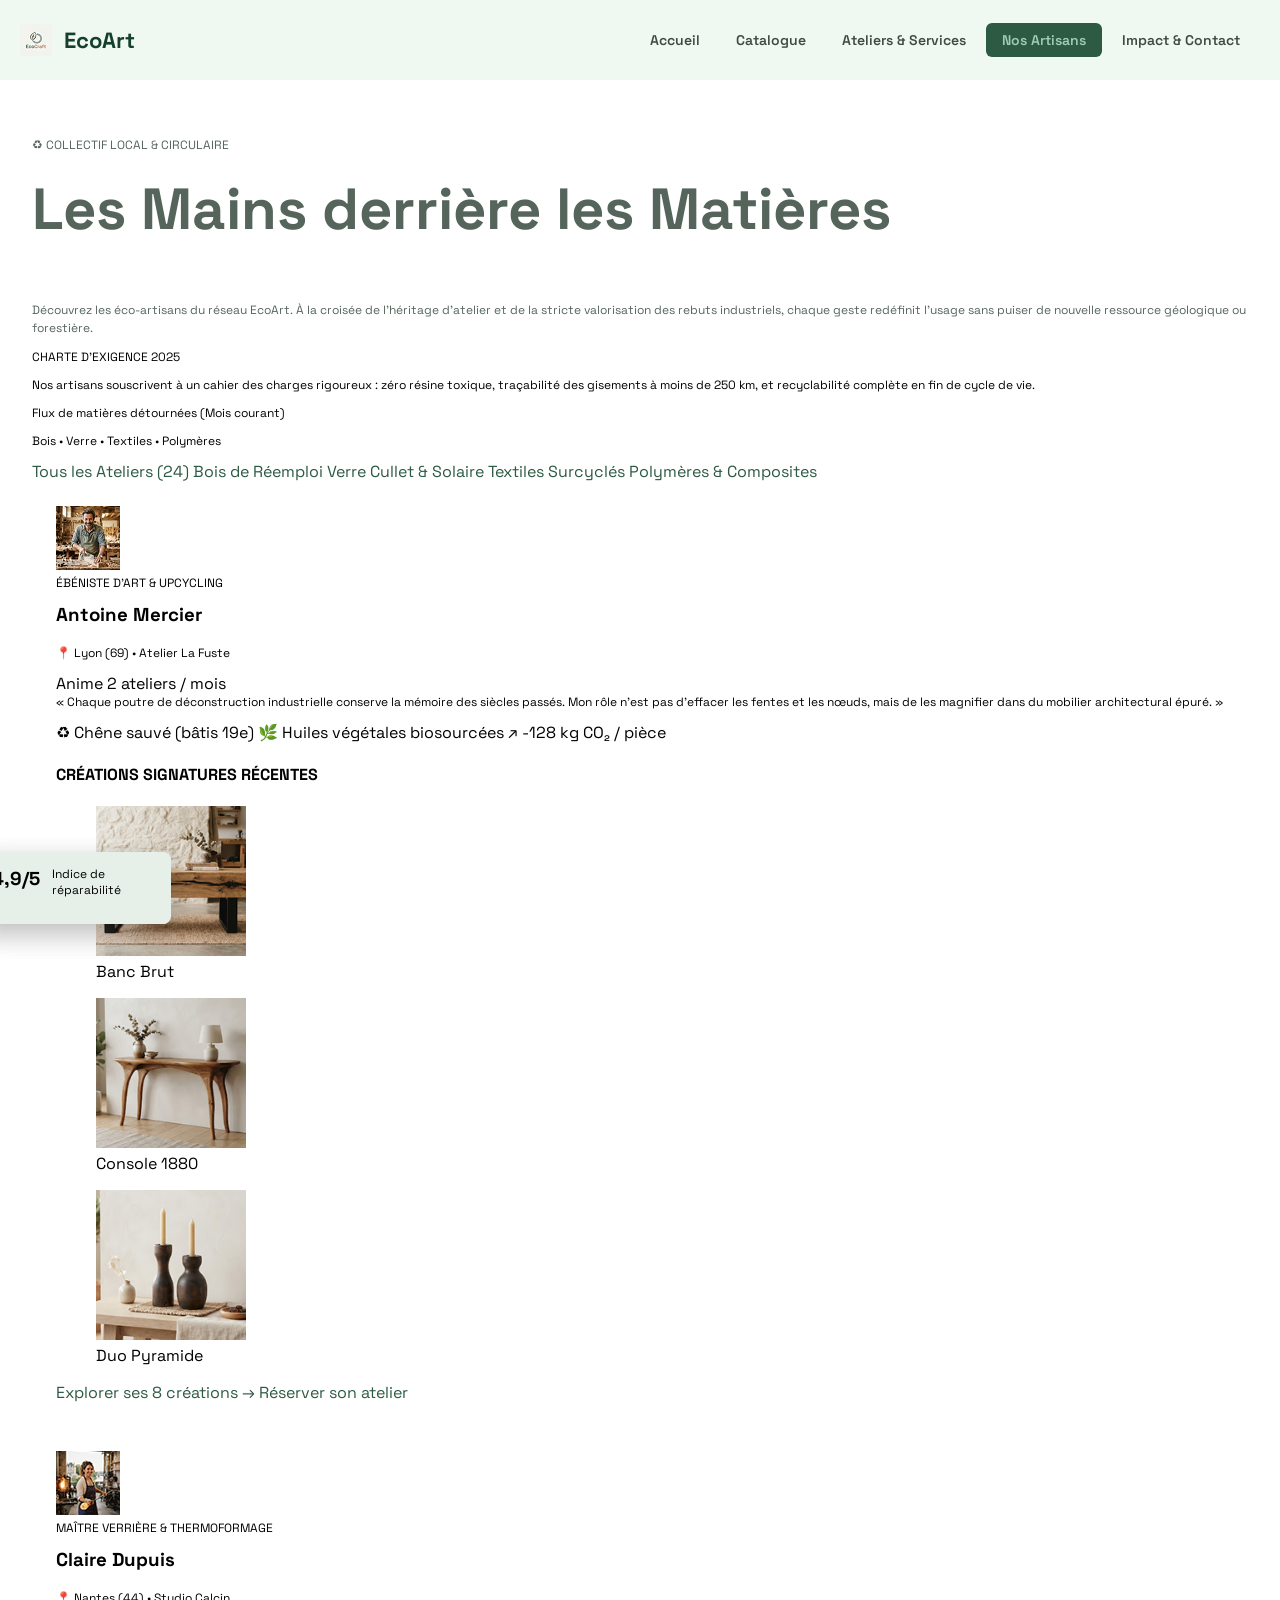
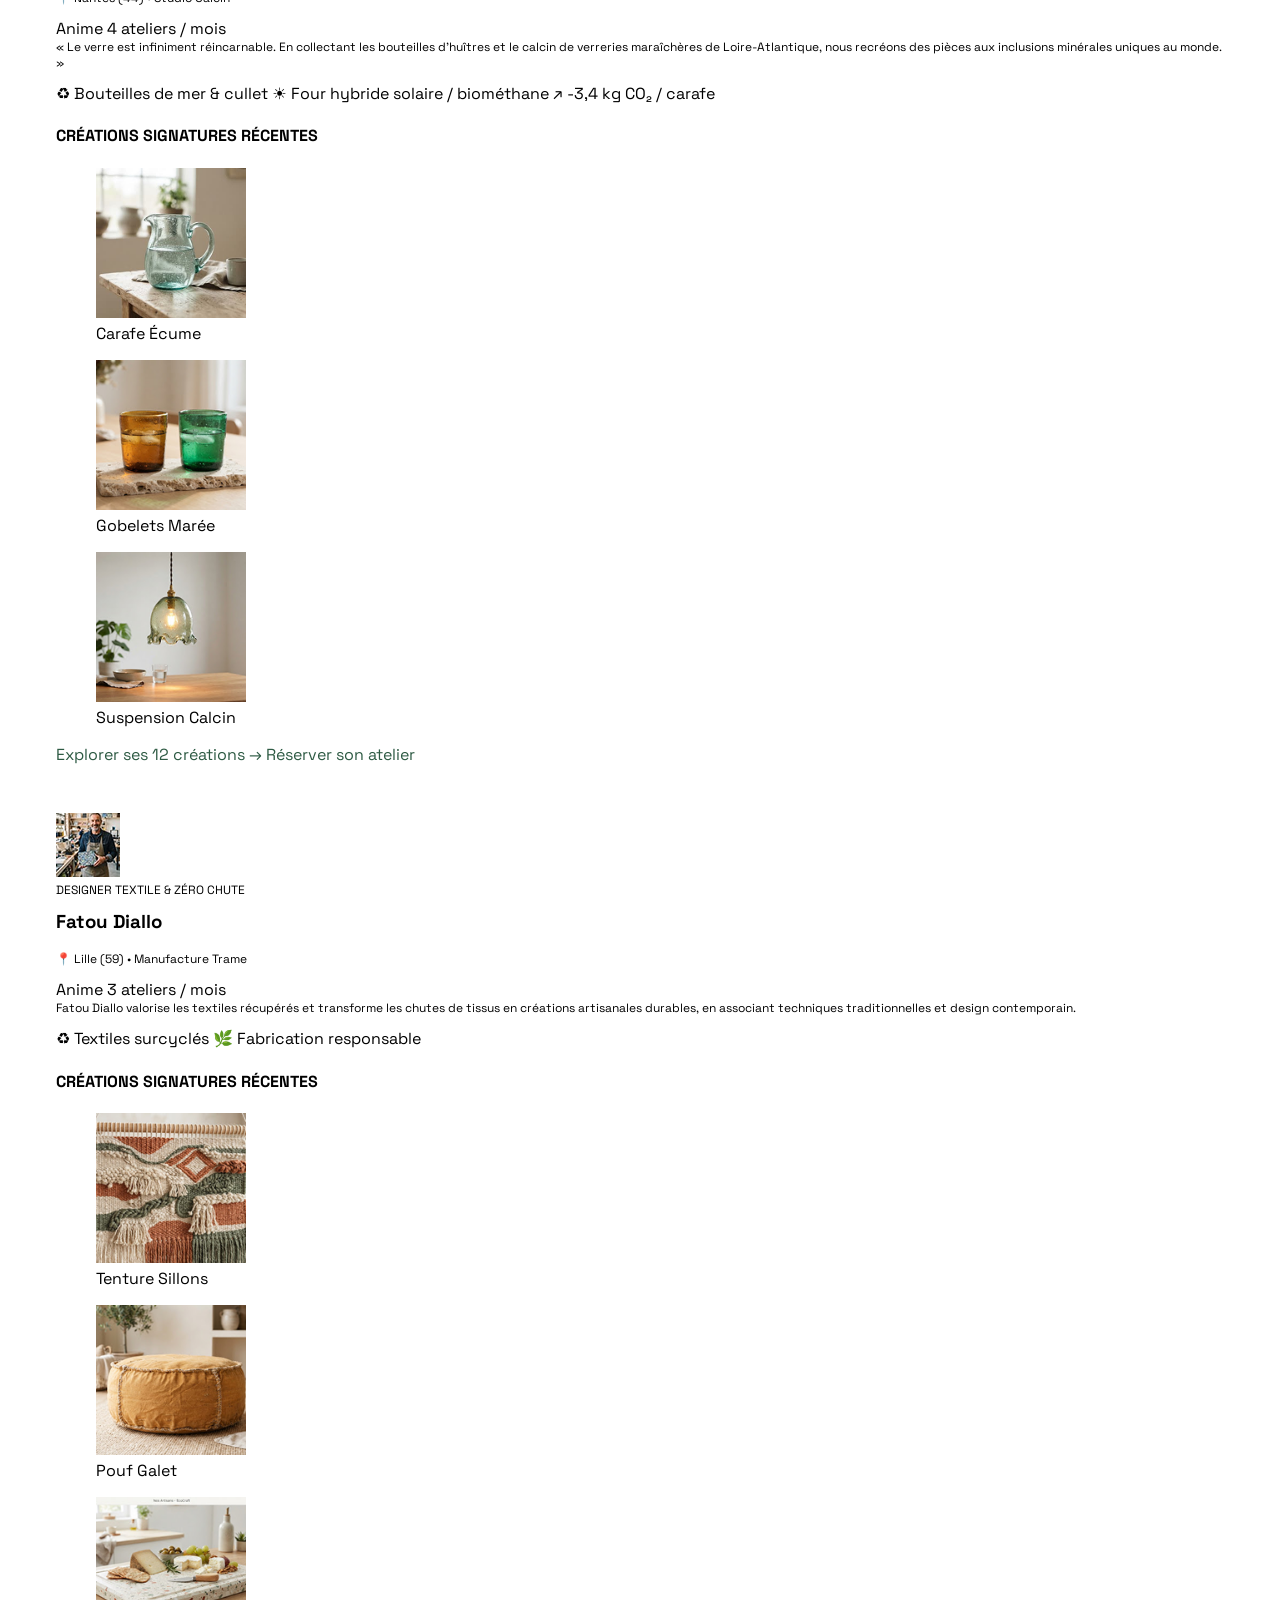
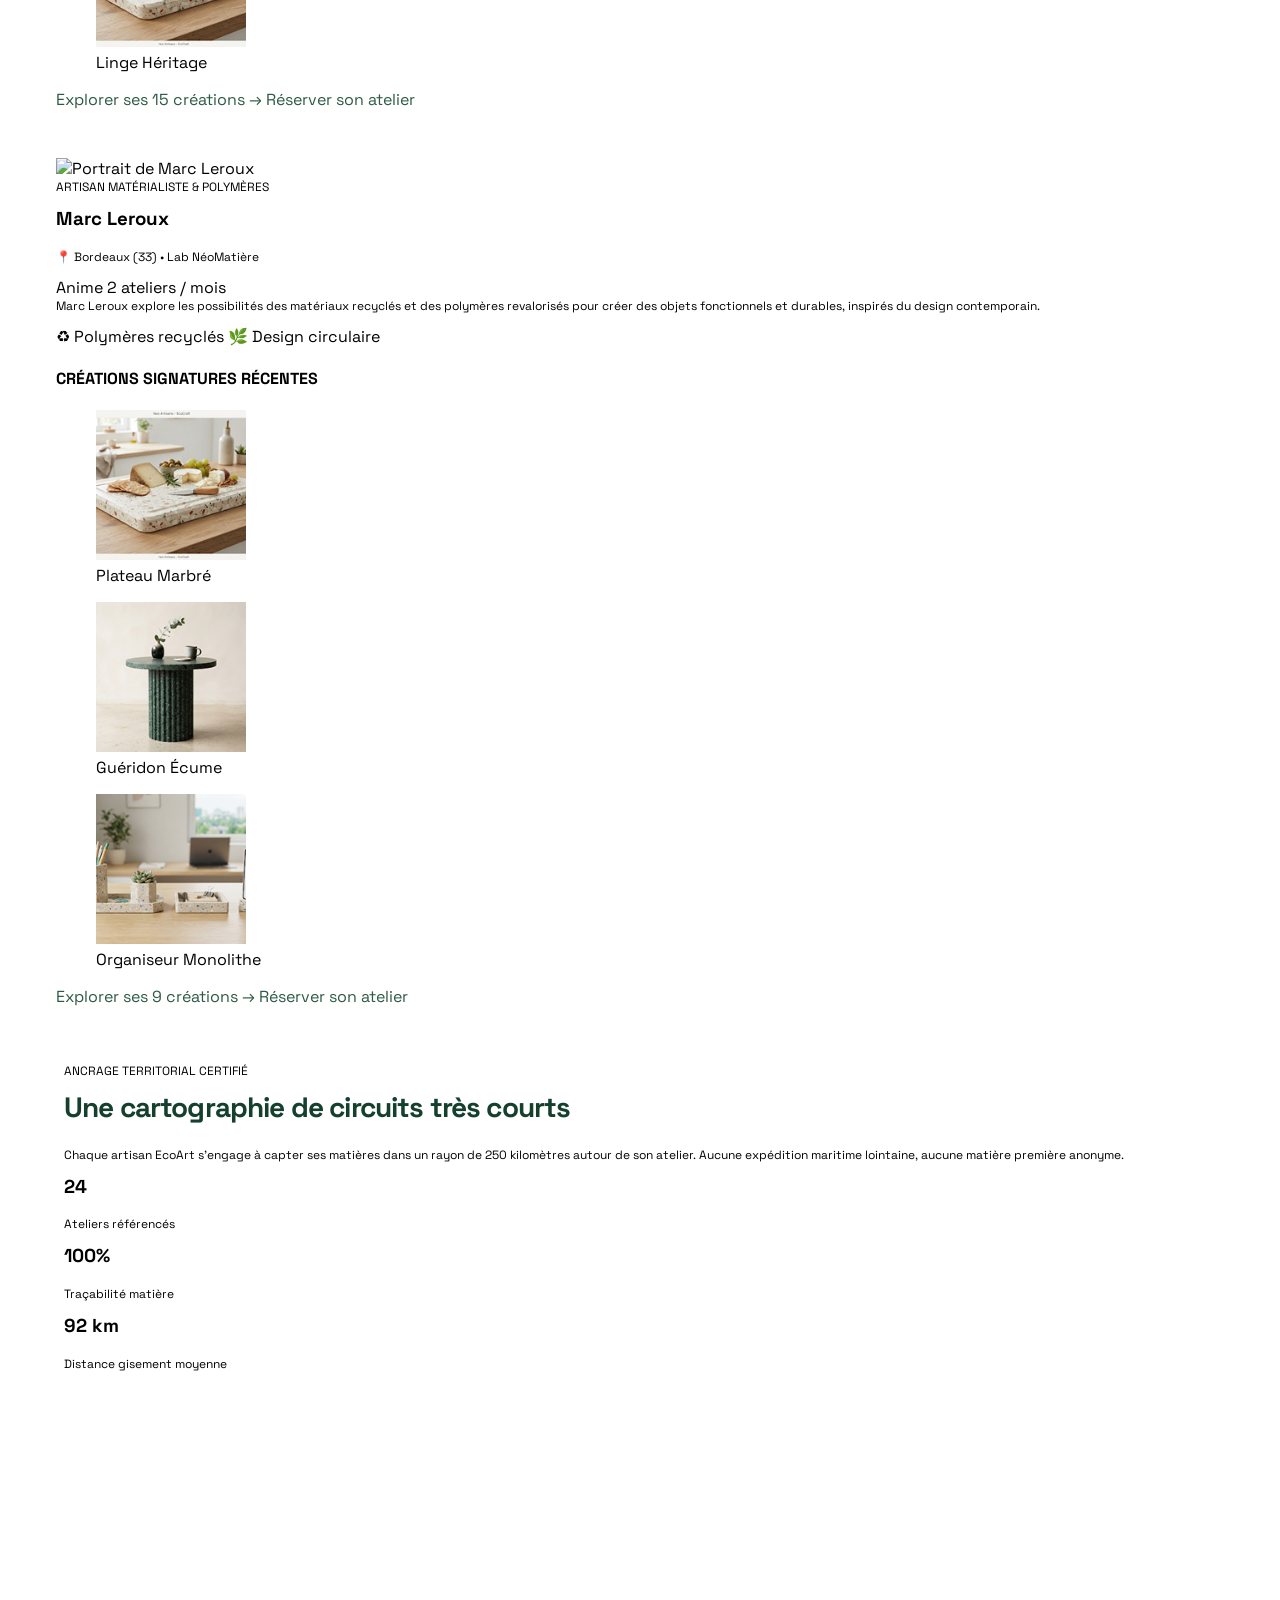
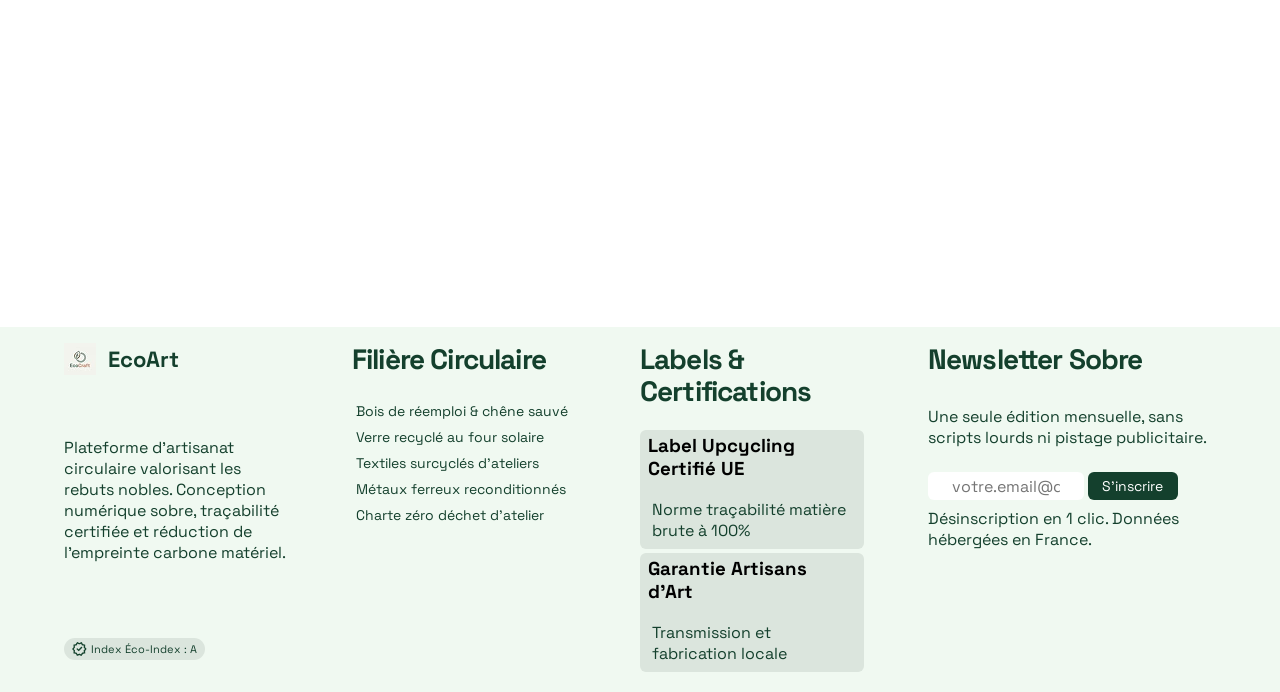
==== commit 18c53d54: "modification artisans" ====
--- a/artisans.html
+++ b/artisans.html
@@ -1,49 +1,45 @@
+
 <!DOCTYPE html>
 <html lang="fr">
 
 <head>
     <meta charset="UTF-8">
     <meta name="viewport" content="width=device-width, initial-scale=1.0">
+    <meta name="description" content="Découvrez les artisans écoresponsables EcoArt et leurs créations.">
 
     <title>Nos Artisans | EcoArt</title>
 
     <link rel="stylesheet" href="CSS/variables.css">
     <link rel="stylesheet" href="CSS/style.css">
     <link rel="stylesheet" href="CSS/artisans.css">
-
+    <link rel="stylesheet" href="CSS/responsive.css">
 </head>
 
 <body>
- 
-    <!-- ================= HEADER ET NAVBAR ================= -->
+
+    <!-- ================= NAVBAR ================= -->
 
     <header>
-
         <nav class="nav_bar" aria-label="Navigation principale">
 
             <a href="index.html">
-                <img src="assets/icons/Logo EcoArt.png" alt="Logo EcoArt">
+                <img src="assets/icons/Logo EcoArt.png" alt="">
                 EcoArt
             </a>
 
             <ul>
                 <li><a href="index.html">Accueil</a></li>
-
                 <li><a href="produits.html">Catalogue</a></li>
-
                 <li><a href="services.html">Ateliers & Services</a></li>
-
                 <li>
                     <a href="artisans.html" class="active" aria-current="page">
                         Nos Artisans
                     </a>
                 </li>
-
                 <li><a href="impact.html">Impact & Contact</a></li>
             </ul>
 
         </nav>
-
     </header>
 
 
@@ -51,79 +47,85 @@
 
     <main class="artisans-main">
 
-        <!-- ================= INTRODUCTION ================= -->
+        <!-- INTRODUCTION ET STATISTIQUES -->
 
         <div class="artisans-intro-container">
 
             <section class="intro">
 
                 <p class="artisans-label">
-                    ARTISANS LOCAUX & CIRCULAIRES
+                    ♻ COLLECTIF LOCAL & CIRCULAIRE
                 </p>
 
                 <h1>Les Mains derrière les Matières</h1>
 
                 <p>
                     Découvrez les éco-artisans du réseau EcoArt.
-                    Chaque geste réinvente l'usage des matériaux
-                    récupérés et donne une seconde vie aux matières.
+                    À la croisée de l'héritage d'atelier et de la stricte
+                    valorisation des rebuts industriels, chaque geste
+                    redéfinit l'usage sans puiser de nouvelle ressource
+                    géologique ou forestière.
                 </p>
 
             </section>
 
 
-            <!-- ================= STATISTIQUES ================= -->
-
-            <section class="artisans-stats">
-
-                <h2>Notre philosophie</h2>
+            <aside class="artisans-stats">
+
+                <p class="artisans-label">CHARTE D'EXIGENCE 2025</p>
 
                 <p>
-                    Nos artisans associent savoir-faire traditionnel
-                    et matières revalorisées pour créer des objets durables.
+                    Nos artisans souscrivent à un cahier des charges rigoureux :
+                    zéro résine toxique, traçabilité des gisements à moins de
+                    250 km, et recyclabilité complète en fin de cycle de vie.
                 </p>
 
                 <div class="stats-container">
 
                     <div class="stat">
-                        <h3>84 %</h3>
-                        <p>Matières revalorisées</p>
+                        <h3>84%</h3>
+                        <p>Rebuts valorisés/création</p>
                     </div>
 
                     <div class="stat">
                         <h3>4,9/5</h3>
-                        <p>Avis des clients</p>
+                        <p>Indice de réparabilité</p>
                     </div>
 
                 </div>
 
-            </section>
+                <p>Flux de matières détournées (Mois courant)</p>
+
+                <p>Bois • Verre • Textiles • Polymères</p>
+
+            </aside>
 
         </div>
 
 
-        <!-- ================= CATÉGORIES ================= -->
+        <!-- CATÉGORIES -->
 
         <nav class="artisans-categories" aria-label="Catégories d'artisans">
 
-            <a href="#artisans" class="active">Tous les artisans</a>
-
-            <a href="#antoine">Bois & mobilier</a>
-
-            <a href="#claire">Verre & lumière</a>
-
-            <a href="#fatou">Textile & décoration</a>
-
-            <a href="#marc">Design & objets</a>
+            <a href="#artisans" class="active">
+                Tous les Ateliers (24)
+            </a>
+
+            <a href="#antoine">Bois de Réemploi</a>
+
+            <a href="#claire">Verre Cullet & Solaire</a>
+
+            <a href="#fatou">Textiles Surcyclés</a>
+
+            <a href="#marc">Polymères & Composites</a>
 
         </nav>
 
 
+        <!-- ================= ARTISANS ================= -->
 
         <section class="artisans-section" id="artisans">
 
-            <h2>Découvrez nos artisans</h2>
-
             <div class="artisans-grid">
 
 
@@ -134,48 +136,51 @@
                     <div class="artisan-heading">
 
                         <img
-                            src="assets/pictures/Antoine Mercier.png"
+                            src="assets/pictures/AM-Artisant01.png"
                             alt="Portrait d'Antoine Mercier"
                             class="artisan-portrait"
                         >
 
                         <div class="artisan-info">
 
-                            <p>MAÎTRE ARTISAN • BOIS RECYCLÉ</p>
+                            <p>ÉBÉNISTE D'ART & UPCYCLING</p>
 
                             <h3>Antoine Mercier</h3>
 
-                            <p>Ébéniste et créateur de mobilier</p>
+                            <p>📍 Lyon (69) • Atelier La Fuste</p>
 
                         </div>
 
+                        <span class="artisan-badge">
+                            Anime 2 ateliers / mois
+                        </span>
+
                     </div>
 
                     <p class="artisan-description">
-                        Chaque pièce de mobilier raconte une histoire.
-                        Antoine transforme les bois récupérés en objets uniques
-                        où se rencontrent savoir-faire traditionnel et durabilité.
+                        « Chaque poutre de déconstruction industrielle conserve
+                        la mémoire des siècles passés. Mon rôle n'est pas
+                        d'effacer les fentes et les nœuds, mais de les magnifier
+                        dans du mobilier architectural épuré. »
                     </p>
 
                     <div class="artisan-details">
-
-                        <span>♻ Bois de réemploi</span>
-
-                        <span>Fabrication locale</span>
-
-                    </div>
-
-                    <h4>Quelques réalisations récentes</h4>
+                        <span>♻ Chêne sauvé (bâtis 19e)</span>
+                        <span>🌿 Huiles végétales biosourcées</span>
+                        <span>↗ -128 kg CO₂ / pièce</span>
+                    </div>
+
+                    <h4>CRÉATIONS SIGNATURES RÉCENTES</h4>
 
                     <div class="artisan-gallery">
 
                         <figure>
                             <img
                                 src="assets/pictures/image_31.png"
-                                alt="Meuble en bois recyclé"
-                                loading="lazy"
-                            >
-                            <figcaption>Mobilier recyclé</figcaption>
+                                alt="Banc brut en bois recyclé"
+                                loading="lazy"
+                            >
+                            <figcaption>Banc Brut</figcaption>
                         </figure>
 
                         <figure>
@@ -184,7 +189,7 @@
                                 alt="Console artisanale en bois"
                                 loading="lazy"
                             >
-                            <figcaption>Console artisanale</figcaption>
+                            <figcaption>Console 1880</figcaption>
                         </figure>
 
                         <figure>
@@ -193,7 +198,7 @@
                                 alt="Objets décoratifs en bois"
                                 loading="lazy"
                             >
-                            <figcaption>Décoration en bois</figcaption>
+                            <figcaption>Duo Pyramide</figcaption>
                         </figure>
 
                     </div>
@@ -201,11 +206,11 @@
                     <div class="artisan-actions">
 
                         <a href="produits.html">
-                            Explorer ses créations →
+                            Explorer ses 8 créations →
                         </a>
 
                         <a href="services.html" class="artisan-button">
-                            Découvrir les ateliers
+                            Réserver son atelier
                         </a>
 
                     </div>
@@ -227,59 +232,63 @@
 
                         <div class="artisan-info">
 
-                            <p>MAÎTRE ARTISAN • VERRE RECYCLÉ</p>
+                            <p>MAÎTRE VERRIÈRE & THERMOFORMAGE</p>
 
                             <h3>Claire Dupuis</h3>
 
-                            <p>Créatrice d'objets en verre</p>
+                            <p>📍 Nantes (44) • Studio Calcin</p>
 
                         </div>
 
+                        <span class="artisan-badge">
+                            Anime 4 ateliers / mois
+                        </span>
+
                     </div>
 
                     <p class="artisan-description">
-                        Claire redonne vie aux bouteilles et aux flacons
-                        pour créer des pièces de décoration,
-                        de l'art de la table et des luminaires singuliers.
+                        « Le verre est infiniment réincarnable.
+                        En collectant les bouteilles d'huîtres et
+                        le calcin de verreries maraîchères de Loire-Atlantique,
+                        nous recréons des pièces aux inclusions minérales
+                        uniques au monde. »
                     </p>
 
                     <div class="artisan-details">
-
-                        <span>♻ Verre recyclé</span>
-
-                        <span>Création artisanale</span>
-
-                    </div>
-
-                    <h4>Quelques réalisations récentes</h4>
+                        <span>♻ Bouteilles de mer & cullet</span>
+                        <span>☀ Four hybride solaire / biométhane</span>
+                        <span>↗ -3,4 kg CO₂ / carafe</span>
+                    </div>
+
+                    <h4>CRÉATIONS SIGNATURES RÉCENTES</h4>
 
                     <div class="artisan-gallery">
 
                         <figure>
                             <img
                                 src="assets/pictures/image_25.png"
-                                alt="Objets en verre recyclé"
-                                loading="lazy"
-                            >
-                            <figcaption>Verrerie artisanale</figcaption>
+                                alt="Carafe en verre recyclé"
+                                loading="lazy"
+                            >
+                            <figcaption>Carafe Écume</figcaption>
                         </figure>
 
                         <figure>
                             <img
                                 src="assets/pictures/image_5.png"
-                                alt="Verres colorés recyclés"
-                                loading="lazy"
-                            >
-                            <figcaption>Verres colorés</figcaption>
+                                alt="Gobelets colorés en verre recyclé"
+                                loading="lazy"
+                            >
+                            <figcaption>Gobelets Marée</figcaption>
                         </figure>
 
                         <figure>
                             <img
                                 src="assets/pictures/image_34.png"
-                                alt="Luminaire artisanal en verre"
-                                loading="lazy"
-                            >
-                            <figcaption>Luminaire recyclé</figcaption>
+                                alt="Suspension en verre recyclé"
+                                loading="lazy"
+                            >
+                            <figcaption>Suspension Calcin</figcaption>
                         </figure>
 
                     </div>
@@ -287,11 +296,11 @@
                     <div class="artisan-actions">
 
                         <a href="produits.html">
-                            Explorer ses créations →
+                            Explorer ses 12 créations →
                         </a>
 
                         <a href="services.html" class="artisan-button">
-                            Découvrir les ateliers
+                            Réserver son atelier
                         </a>
 
                     </div>
@@ -313,60 +322,61 @@
 
                         <div class="artisan-info">
 
-                            <p>MAÎTRE ARTISAN • TEXTILE RECYCLÉ</p>
+                            <p>DESIGNER TEXTILE & ZÉRO CHUTE</p>
 
                             <h3>Fatou Diallo</h3>
 
-                            <p>Créatrice textile et décoration</p>
+                            <p>📍 Lille (59) • Manufacture Trame</p>
 
                         </div>
 
+                        <span class="artisan-badge">
+                            Anime 3 ateliers / mois
+                        </span>
+
                     </div>
 
                     <p class="artisan-description">
-                        Fatou transforme des tissus récupérés
-                        en accessoires et objets décoratifs uniques.
-                        Son travail met en valeur les matières
-                        et les techniques de confection artisanale.
+                        Fatou Diallo valorise les textiles récupérés
+                        et transforme les chutes de tissus en créations
+                        artisanales durables, en associant techniques
+                        traditionnelles et design contemporain.
                     </p>
 
                     <div class="artisan-details">
-
-                        <span>♻ Textile surcyclé</span>
-
-                        <span>Couture responsable</span>
-
-                    </div>
-
-                    <h4>Quelques réalisations récentes</h4>
+                        <span>♻ Textiles surcyclés</span>
+                        <span>🌿 Fabrication responsable</span>
+                    </div>
+
+                    <h4>CRÉATIONS SIGNATURES RÉCENTES</h4>
 
                     <div class="artisan-gallery">
 
                         <figure>
                             <img
                                 src="assets/pictures/image_26.png"
-                                alt="Création textile recyclée"
-                                loading="lazy"
-                            >
-                            <figcaption>Création textile</figcaption>
+                                alt="Tissage artisanal"
+                                loading="lazy"
+                            >
+                            <figcaption>Tenture Sillons</figcaption>
                         </figure>
 
                         <figure>
                             <img
                                 src="assets/pictures/image_13.png"
-                                alt="Panier fabriqué artisanalement"
-                                loading="lazy"
-                            >
-                            <figcaption>Panier artisanal</figcaption>
+                                alt="Pouf artisanal en textile"
+                                loading="lazy"
+                            >
+                            <figcaption>Pouf Galet</figcaption>
                         </figure>
 
                         <figure>
                             <img
                                 src="assets/pictures/image_7.png"
-                                alt="Décoration en textile"
-                                loading="lazy"
-                            >
-                            <figcaption>Décoration textile</figcaption>
+                                alt="Création textile artisanale"
+                                loading="lazy"
+                            >
+                            <figcaption>Linge Héritage</figcaption>
                         </figure>
 
                     </div>
@@ -374,11 +384,11 @@
                     <div class="artisan-actions">
 
                         <a href="produits.html">
-                            Explorer ses créations →
+                            Explorer ses 15 créations →
                         </a>
 
                         <a href="services.html" class="artisan-button">
-                            Découvrir les ateliers
+                            Réserver son atelier
                         </a>
 
                     </div>
@@ -393,67 +403,68 @@
                     <div class="artisan-heading">
 
                         <img
-                            src="assets/pictures/image_37.png"
+                            src="assets/pictures/AB6AXU~1.PNG"
                             alt="Portrait de Marc Leroux"
                             class="artisan-portrait"
                         >
 
                         <div class="artisan-info">
 
-                            <p>MAÎTRE ARTISAN • DESIGN DURABLE</p>
+                            <p>ARTISAN MATÉRIALISTE & POLYMÈRES</p>
 
                             <h3>Marc Leroux</h3>
 
-                            <p>Designer d'objets écoresponsables</p>
+                            <p>📍 Bordeaux (33) • Lab NéoMatière</p>
 
                         </div>
 
+                        <span class="artisan-badge">
+                            Anime 2 ateliers / mois
+                        </span>
+
                     </div>
 
                     <p class="artisan-description">
-                        Marc imagine des objets du quotidien
-                        à partir de matériaux revalorisés.
-                        Son approche associe design contemporain,
-                        créativité et engagement écologique.
+                        Marc Leroux explore les possibilités des matériaux
+                        recyclés et des polymères revalorisés pour créer
+                        des objets fonctionnels et durables,
+                        inspirés du design contemporain.
                     </p>
 
                     <div class="artisan-details">
-
-                        <span> Matières récupérées</span>
-
-                        <span>Design circulaire</span>
-
-                    </div>
-
-                    <h4>Quelques réalisations récentes</h4>
+                        <span>♻ Polymères recyclés</span>
+                        <span>🌿 Design circulaire</span>
+                    </div>
+
+                    <h4>CRÉATIONS SIGNATURES RÉCENTES</h4>
 
                     <div class="artisan-gallery">
 
                         <figure>
                             <img
+                                src="assets/pictures/image_7.png"
+                                alt="Plateau en matériaux recyclés"
+                                loading="lazy"
+                            >
+                            <figcaption>Plateau Marbré</figcaption>
+                        </figure>
+
+                        <figure>
+                            <img
+                                src="assets/pictures/image_28.png"
+                                alt="Guéridon en matériaux recyclés"
+                                loading="lazy"
+                            >
+                            <figcaption>Guéridon Écume</figcaption>
+                        </figure>
+
+                        <figure>
+                            <img
                                 src="assets/pictures/image_2.png"
-                                alt="Mobilier écoresponsable"
-                                loading="lazy"
-                            >
-                            <figcaption>Mobilier durable</figcaption>
-                        </figure>
-
-                        <figure>
-                            <img
-                                src="assets/pictures/image_28.png"
-                                alt="Objet design contemporain"
-                                loading="lazy"
-                            >
-                            <figcaption>Objet design</figcaption>
-                        </figure>
-
-                        <figure>
-                            <img
-                                src="assets/pictures/image_7.png"
-                                alt="Décoration écoresponsable"
-                                loading="lazy"
-                            >
-                            <figcaption>Décoration durable</figcaption>
+                                alt="Organiseur de bureau écoresponsable"
+                                loading="lazy"
+                            >
+                            <figcaption>Organiseur Monolithe</figcaption>
                         </figure>
 
                     </div>
@@ -461,11 +472,11 @@
                     <div class="artisan-actions">
 
                         <a href="produits.html">
-                            Explorer ses créations →
+                            Explorer ses 9 créations →
                         </a>
 
                         <a href="services.html" class="artisan-button">
-                            Découvrir les ateliers
+                            Réserver son atelier
                         </a>
 
                     </div>
@@ -484,42 +495,54 @@
             <div class="location-content">
 
                 <p class="artisans-label">
-                    PROXIMITÉ & CIRCUITS COURTS
+                    ANCRAGE TERRITORIAL CERTIFIÉ
                 </p>
 
                 <h2>Une cartographie de circuits très courts</h2>
 
                 <p>
-                    EcoArt favorise les circuits courts
-                    en collaborant avec des artisans locaux.
-                    Notre objectif est de réduire les distances
-                    de transport et de valoriser les ressources locales.
+                    Chaque artisan EcoArt s'engage à capter ses matières
+                    dans un rayon de 250 kilomètres autour de son atelier.
+                    Aucune expédition maritime lointaine,
+                    aucune matière première anonyme.
                 </p>
 
                 <div class="location-stats">
 
                     <div>
                         <h3>24</h3>
-                        <p>Artisans partenaires</p>
+                        <p>Ateliers référencés</p>
                     </div>
 
                     <div>
-                        <h3>100 %</h3>
-                        <p>Engagement local</p>
+                        <h3>100%</h3>
+                        <p>Traçabilité matière</p>
                     </div>
 
                     <div>
                         <h3>92 km</h3>
-                        <p>Distance moyenne</p>
+                        <p>Distance gisement moyenne</p>
                     </div>
 
                 </div>
 
             </div>
 
+
+            <!-- GOOGLE MAPS -->
+
             <div class="location-map">
 
-                <p>Carte du réseau des artisans EcoArt</p>
+                <iframe
+                    title="Carte des artisans EcoArt à Lille"
+                    src="https://www.google.com/maps/embed?pb=!1m18!1m12!1m3!1d40492.59219140442!2d3.0056406740309805!3d50.63107333632503!2m3!1f0!2f0!3f0!3m2!1i1024!2i768!4f13.1!3m3!1m2!1s0x47c2d579b3256e11%3A0x40af13e81646360!2sLille%2C%20France!5e0!3m2!1sen!2sma!4v1792148739276!5m2!1sen!2sma"
+                    width="600"
+                    height="450"
+                    style="border:0;"
+                    allowfullscreen
+                    loading="lazy"
+                    referrerpolicy="strict-origin-when-cross-origin">
+                </iframe>
 
             </div>
 
@@ -537,7 +560,7 @@
             <div class="footer_first_div">
 
                 <a href="index.html">
-                    <img src="assets/icons/Logo EcoArt.png" alt="Logo EcoArt">
+                    <img src="assets/icons/Logo EcoArt.png" alt="">
                     EcoArt
                 </a>
 
@@ -554,7 +577,6 @@
                 </p>
 
             </div>
-
 
             <div class="footer_second_div">
 
@@ -570,7 +592,6 @@
 
             </div>
 
-
             <div class="footer_third_div">
 
                 <h2>Labels & Certifications</h2>
@@ -586,7 +607,6 @@
                 </div>
 
             </div>
-
 
             <div class="footer_forth_div">
 
@@ -621,24 +641,4 @@
 
         </div>
 
-
-        <div class="footer_info">
-
-            <div>
-                <p>© 2025 EcoArt. Tous droits réservés.</p>
-                <p>Hébergement vert basse consommation</p>
-                <p>Tél : +33 (0)1 89 45 20 10</p>
-            </div>
-
-            <div>
-                <p>Mentions légales</p>
-                <p>Accessibilité</p>
-                <p>Charte Éco-conception</p>
-            </div>
-
-        </div>
-
-    </footer>
-
-</body>
-</html>+        <div class="footer_info"
--- a/CSS/variables.css
+++ b/CSS/variables.css
@@ -11,6 +11,7 @@
   --color-left-badge:#E9F3EB;
   --color-left-badge-icon: #B5F0CA;
   --color-small-nav: #E6F0E8;
+  --color-hero-card: #ECF6EE;
   /* ---------- Fonds ---------- */
   --page-bg: #f1fbf2;
   --color-bg: #F0F9F1;             /* fond general de la page */
@@ -32,6 +33,7 @@
   --color-textp: #414943;
   --color-btn-home: #14422D;
   --color-btn-home2: #944931;
+  --color-btn-home3: #F2FCF4;
 
   /* ---------- Typographie ---------- */
   --text-font: "Space Grotesk", sans-serif, system-ui, -apple-system, "Segoe UI";
@@ -44,6 +46,7 @@
   --text-2xl: 2.25rem;   /* 36px : titre H1 mobile */
   --text-3xl: 2.75rem;   /* 44px : gros chiffres (impact) */
   --text-4xl: 3.5rem;  /* 56px */
+  --text-title-hero: 4rem;  /* title hero */
 
   --weight-regular: 400;
   --weight-medium: 500;
--- a/CSS/style.css
+++ b/CSS/style.css
@@ -89,8 +89,8 @@
   width: 100%;
   height: fit-content;
   display: flex;
-  padding: 0 var(--space-5);
-  background-color: rgb(239, 144, 144);
+  padding: var(--space-4) var(--space-5);
+  background-color: var(--color-bg);
 }
 .catalog_title{
   width: 65%;
@@ -98,16 +98,129 @@
 .catalog_title h4{
   display: flex;
   align-items: center;
+  color: var(--color-brown);
 }
 .catalog_title h4 div{
-  width: var(--space-1);
-  height: var(--space-1);
-  /* padding: 10px; */
+  width: var(--space-3);
+  height: var(--space-3);
   background-color: var(--color-brown);
+  border-radius: 50%;
+  margin: var(--space-1)
 }
 .catalog_title h1{
-  font-size: var(--text-4xl);
-}
+  font-size: var(--text-title-hero);
+  padding-right: var(--space-7);
+}
+.catalog_title p{
+  color: var(--color-textp);
+  font-size: var(--text-base);
+}
+.section_2_hero{
+  width: 35%;
+  display: flex;
+  align-items: end;
+  justify-content: center;
+}
+.section_2_hero_div{
+  display: flex;
+  background-color: var(--color-hero-card);
+  border-radius: var(--radius-md);
+  padding: var(--space-3) var(--space-6);
+  gap: var(--space-8);
+}
+.section_2_hero_div div h1 {
+  font-size: var(--text-3xl);
+}
+.section_2_hero_div div h3 {
+  font-size: var(--text-sm);
+}
+.section_2_hero_div div h1 span {
+  font-size: var(--text-sm);
+}
+.sort_section{
+  background-color: var(--color-white);
+}
+.search_bar{
+  width: 100%;
+  display: grid;
+  grid-template-columns:  auto auto auto;
+  padding: var(--space-5);
+}
+.search_bar div {
+  display: flex; 
+  justify-content: center;
+}
+.search_container{
+  display: flex;
+  align-items: center;
+  background-color: var(--color-hero-card);
+  padding: var(--space-3) var(--space-6);
+  border-radius: var(--radius-sm);
+  gap: var(--space-2);
+}
+.search_icon{
+  width: var(--space-4);
+  height: var(--space-4);
+  
+}
+.search_container input {
+  border: none;
+  background-color: var(--color-hero-card);
+}
+.search_container input:focus {
+  border: none;
+}
+.search_midle{
+  width: 100%;
+  height: auto;
+  display: flex;
+  justify-content: center;
+  align-items: center;
+  gap: var(--space-5);
+  background-color: red;
+}
+.search_midle div{
+  display: flex;
+  gap: var(--space-5);
+}
+
+
+
+
+
+
+
+
+
+
+
+
+
+
+
+
+
+
+
+
+
+
+
+
+
+
+
+
+
+
+
+
+
+
+
+
+
+
 /* ========================================= */
 footer{
   display: flex;
@@ -1088,7 +1201,7 @@
 .stat {
   position: absolute; left: -24px; bottom: -24px;
   display: flex; align-items: center; gap: 12px;
-  background: var(--color-white);
+  background: var(--color-small-nav);
   padding: 14px 16px;
   border-radius: 8px;
   box-shadow: 0 10px 28px rgba(0,0,0,.14);
@@ -1103,32 +1216,299 @@
 .stat strong { display: block; font-size: 18px; color: var(--forest); line-height: 1.2; }
 .stat span { font-size: 11px; line-height: 1.3; color: var(--text); display: block; }
 
-.statss { max-width: 1128px; margin: 0 auto; padding: 40px 24px; }
-.statss-card { display: grid; grid-template-columns: repeat(3, 1fr); align-items: center; background: var(--card-bg); border-radius: 12px; box-shadow: 0 2px 6px rgba(20, 64, 44, .08); padding: 48px 0; }
+.statss { max-width: 1400px; margin: 0 auto; padding: 40px 24px; }
+.statss-card { display: grid; grid-template-columns: repeat(3, 1fr); align-items: center; background: var(--color-small-nav); border-radius: 12px; box-shadow: 0 2px 6px rgba(20, 64, 44, .08); padding: 40px 0; }
 .statt-item { display: flex; align-items: center; gap: 16px; padding: 0 32px; height: 100%; }
 .statt-item + .stat-item { border-left: 1px solid var(--divider); }
 .statt-item:first-child { padding-left: 40px; }
 .statt-icon { flex: none; width: 56px; height: 56px; display: grid; place-items: center; background: var(--icon-bg); border-radius: 8px; }
 .statt-icon img { width: 28.04px; height: 28px; }
-.statt-icon--forest { color: var(--forest); }
-.statt-icon--clay { color: var(--clay); }
-.statt-icon--green { color: var(--green); }
+.statt-icon--1 { color: var(--forest); }
+.statt-icon--2 { color: var(--clay); }
+.statt-icon--3 { color: var(--green); }
 .statt-number { font-size: 48px; font-weight: 700; line-height: 1; letter-spacing: -.02em; margin-bottom: 8px; }
-.statt-number--forest { color: var(--forest); }
-.statt-number--clay { color: var(--clay); }
-.statt-number--green { color: var(--green); }
-.statt-title { font-size: 20px; font-weight: 500; line-height: 1.4; color: var(--title); }
+.statt-number--1 { color: var(--forest); }
+.statt-number--2 { color: var(--color-green-dark); }
+.statt-number--3 { color: #2D5A43; }
+.statt-title { font-size: 20px; font-weight: 500; line-height: 1.4; color: var(--text-font); }
 .statt-desc { font-size: 14px; line-height: 1.45; margin-top: 0.5px; }
+.home-body {background-color: #F2FCF4;}
+.second-section { max-width: 1128px; margin: 0 auto; padding: 56px 24px; }
+.sec-head { display: flex; justify-content: space-between; align-items: flex-end; gap: 24px; margin-bottom: 32px; }
+.sec-head h2, .sec-center h2 { font-size: 36px; line-height: 1.15; font-weight: 700; color: var(--forest); letter-spacing: -.01em; }
+.sec-center { text-align: center; max-width: 720px; margin: 0 auto 40px; }
+.sec-center p { margin-top: 12px; font-size: 16px; line-height: 1.6; }
+.h2-sm { font-size: 28px !important; }
+.link-arrow { display: inline-flex; align-items: center; gap: 6px; color: var(--forest); font-size: 14px; font-weight: 500; text-decoration: none; white-space: nowrap; }
+.link-arrow svg { width: 16px; height: 16px; }
+.btn-sm { height: 36px; padding: 0 14px; font-size: 13px; gap: 6px; }
+.btn-light { background: var(--color-btn-home3); color: var(--color-btn-home); }
+.chip { position: absolute; top: 12px; left: 12px; background: rgba(0,0,0,.45); color: #fff; font-size: 11px; font-weight: 500; padding: 4px 8px; border-radius: 4px; backdrop-filter: blur(4px); }
+.chip--r { left: auto; right: 12px; }
+.chip--clay { background: var(--clay); text-transform: uppercase; letter-spacing: .05em; font-size: 10px; border-radius: 2px; }
+
+.pgrid { display: grid; grid-template-columns: repeat(4, 1fr); gap: 24px; }
+.pcard { display: flex; flex-direction: column; background: var(--fcard-bg); border-radius: 12px; overflow: hidden; box-shadow: 0 1px 3px rgba(20,64,44,.08); }
+.pcard-img { position: relative; aspect-ratio: 1 / 1.1; }
+.pcard-img img { display: block; width: 100%; height: 100%; object-fit: cover; }
+.pcard-body { display: flex; flex-direction: column; flex: 1; padding: 16px; }
+.maker { font-size: 11px; font-weight: 500; letter-spacing: .04em; }
+.pcard h3 { font-size: 20px; font-weight: 500; line-height: 1.3; color: var(--ink); margin: 6px 0; }
+.pdesc { font-size: 13px; line-height: 1.5; margin-bottom: 16px; }
+.pfoot { display: flex; justify-content: space-between; align-items: flex-end; margin-top: auto; }
+.plabel { display: block; font-size: 11px; }
+.pfoot strong { font-size: 18px; color: var(--forest); }
+
+.egrid {display: grid; grid-template-columns: repeat(3, 1fr); gap: 24px; background-color: #F2FCF4; }
+.ecard { background: var(--fcard-bg); border-radius: 12px; padding: 32px 24px; }
+.num { display: grid; place-items: center; width: 36px; height: 36px; border-radius: 6px; background: var(--forest); color: #fff; font-size: 14px; font-weight: 700; margin-bottom: 24px; }
+.ecard:nth-child(2) .num { background: var(--clay); }
+.ecard h3 { font-size: 24px; font-weight: 500; line-height: 1.3; color: var(--ink); margin-bottom: 12px; }
+.ecard p { font-size: 14px; line-height: 1.6; }
+
+.atelier { display: grid; grid-template-columns: 1fr 1.1fr; background: var(--fcard-bg); border-radius: 12px; overflow: hidden; box-shadow: 0 4px 16px rgba(20,64,44,.08); }
+.atelier-img { position: relative; min-height: 360px; }
+.atelier-img img { position: absolute; inset: 0; width: 100%; height: 100%; object-fit: cover; }
+.atelier-body { padding: 32px; }
+.meta { display: flex; flex-wrap: wrap; gap: 8px 16px; list-style: none; font-size: 12px; font-weight: 500; margin-bottom: 16px; }
+.meta-warn { color: var(--clay); font-weight: 700; }
+.atelier h2 { font-size: 32px; line-height: 1.25; font-weight: 700; color: var(--forest); margin-bottom: 16px; }
+.atelier-body > p { font-size: 15px; line-height: 1.6; margin-bottom: 20px; }
+.includes { background: var(--card-bg); border-radius: 8px; padding: 16px; }
+.includes-title { font-size: 11px; font-weight: 700; letter-spacing: .06em; text-transform: uppercase; color: var(--forest); margin-bottom: 10px; }
+.includes ul { list-style: none; display: grid; gap: 8px; font-size: 13px; }
+.includes li { display: flex; gap: 8px; align-items: flex-start; }
+.includes svg { width: 14px; height: 14px; flex: none; margin-top: 3px; color: var(--green); }
+
+.tgrid { display: grid; grid-template-columns: repeat(3, 1fr); gap: 24px;}
+.tcard { display: flex; flex-direction: column; background: var(--color-text-on-dark); border-radius: 12px; padding: 24px; }
+.stars { color: var(--clay); letter-spacing: 3px; font-size: 18px; margin-bottom: 12px; }
+.tcard blockquote { font-style: italic; font-size: 14px; line-height: 1.6; margin-bottom: 20px; }
+.tcard figcaption { display: flex; align-items: center; gap: 12px; margin-top: auto; }
+.tcard small { display: block; font-size: 12px; }
+.tcard strong { font-size: 14px; color: var(--ink); }
+.avatar { display: grid; place-items: center; width: 40px; height: 40px; flex: none; border-radius: 12px ; font-size: 13px; font-weight: 700; color: var(--forest); }
+.avatar--mint { background: var(--mint); }
+.avatar--salmon { background: var(--salmon); }
+
+.cta-wrap { background: #1a4a35; padding: 32px 24px; }
+.cta { position: relative; overflow: hidden; max-width: 1400px; margin: 0 auto; background: var(--color-green); border-radius: 12px; padding: 56px 48px; color: #fff; }
+.cta-text { position: relative; z-index: 1; max-width: 640px; }
+.p-settings { color: #B5F0CA; font-size: 11px; }
+.cta h2 { color: var(--color-btn-home3); font-size: 34px; line-height: 1.25; font-weight: 500; margin: 8px 0 16px; }
+.cta-text > p:not(.eyebrow) { color: #d4e8dc; line-height: 1.6; margin-bottom: 28px; }
+.cta .actions { margin: 0; }
+.cta img { position: absolute; right: 0px; top: 60%; width: 291.67px; height: 293.33px; transform: translateY(-50%); color: rgba(255,255,255,.1); }
+.filieres {max-width: 1400px; margin: 0 auto; padding: 48px 24px 64px;}
+.filieres-header {
+  display: flex;
+  justify-content: space-between;
+  align-items: flex-start;
+  gap: 48px;
+  margin-bottom: 48px;
+}
+.eyebrow {
+  color: var(--color-btn-home);
+  font-size: 12px;
+  font-weight: 700;
+  letter-spacing: .08em;
+  text-transform: uppercase;
+  margin-bottom: 8px;
+}
+.h2-after-p {color: var(--color-btn-home);}
+.filieres-header h2 {
+  font-size: 36px;
+  line-height: 1.15;
+  font-weight: 700;
+  letter-spacing: -.01em;
+  color: var(--forest);
+}
+.filieres-intro {
+  max-width: 450px;
+  font-size: 16px;
+  line-height: 1.7;
+}
+
+.filieres-grid {
+  display: grid;
+  grid-template-columns: repeat(4, 1fr);
+  gap: 24px;
+  align-items: start;         
+}
+
+
+.fcard {
+  display: flex;
+  flex-direction: column;
+  background: #ECF6EE;
+  border-radius: 12px;
+  overflow: hidden;
+  box-shadow: 0 1px 3px rgba(20, 64, 44, .06);
+}
+.fcard-body { padding: 24px 24px 28px; }
+.fcard img {
+  display: block;
+  width: 100%;
+  height: 217px;
+  object-fit: cover;
+}
+
+.fcard-top {
+  display: flex;
+  align-items: center;
+  justify-content: space-between;
+  gap: 8px;
+  margin-bottom: 20px;
+}
+.pill {
+  display: inline-flex;
+  align-items: center;
+  gap: 4px;
+  height: 22px;
+  padding: 0 10px 0 8px;
+  border-radius: 999px;
+  font-size: 12px;
+  font-weight: 500;
+  letter-spacing: .06em;
+  color: #fff;
+  white-space: nowrap;
+}
+.pill svg { width: 13px; height: 13px; flex: none; }
+.pill--forest { background: #2a5e45; }
+.pill--clay   { background: var(--color-btn-home2); }
+.pill--green  { background: #235B3E; }
+.pill--salmon { background: #FD9D80; color: var(--ink); }
+
+.gisement {
+  font-size: 12px;
+  font-weight: 500;
+  letter-spacing: .06em;
+  color: var(--text);
+  white-space: nowrap;
+}
+
+.fcard h3 {
+  font-size: 24px;
+  font-weight: 500;
+  line-height: 1.4;
+  color: var(--ink);
+  margin-bottom: 8px;
+}
+.fcard p {
+  font-size: 14px;
+  line-height: 1.45;
+}
+
+/** After Stats **/
+.filieres {max-width: 1400px; margin: 0 auto; padding: 48px 24px 64px;}
+.filieres-header {
+  display: flex;
+  justify-content: space-between;
+  align-items: flex-start;
+  gap: 48px;
+  margin-bottom: 48px;
+}
+.eyebrow {
+  color: var(--color-btn-home);
+  font-size: 12px;
+  font-weight: 700;
+  letter-spacing: .08em;
+  text-transform: uppercase;
+  margin-bottom: 8px;
+}
+.h2-after-p {color: var(--color-btn-home);}
+.filieres-header h2 {
+  font-size: 36px;
+  line-height: 1.15;
+  font-weight: 700;
+  letter-spacing: -.01em;
+  color: var(--forest);
+}
+.filieres-intro {
+  max-width: 450px;
+  font-size: 16px;
+  line-height: 1.7;
+}
+
+.filieres-grid {
+  display: grid;
+  grid-template-columns: repeat(4, 1fr);
+  gap: 24px;
+  align-items: start;         
+}
+
+
+.fcard {
+  display: flex;
+  flex-direction: column;
+  background: #ECF6EE;
+  border-radius: 12px;
+  overflow: hidden;
+  box-shadow: 0 1px 3px rgba(20, 64, 44, .06);
+}
+.fcard-body { padding: 24px 24px 28px; }
+.fcard img {
+  display: block;
+  width: 100%;
+  height: 217px;
+  object-fit: cover;
+}
+
+.fcard-top {
+  display: flex;
+  align-items: center;
+  justify-content: space-between;
+  gap: 8px;
+  margin-bottom: 20px;
+}
+.pill {
+  display: inline-flex;
+  align-items: center;
+  gap: 4px;
+  height: 22px;
+  padding: 0 10px 0 8px;
+  border-radius: 999px;
+  font-size: 12px;
+  font-weight: 500;
+  letter-spacing: .06em;
+  color: #fff;
+  white-space: nowrap;
+}
+.pill svg { width: 13px; height: 13px; flex: none; }
+.pill--forest { background: #2a5e45; }
+.pill--clay   { background: var(--color-btn-home2); }
+.pill--green  { background: #235B3E; }
+.pill--salmon { background: #FD9D80; color: var(--ink); }
+
+.gisement {
+  font-size: 12px;
+  font-weight: 500;
+  letter-spacing: .06em;
+  color: var(--text);
+  white-space: nowrap;
+}
+
+.fcard h3 {
+  font-size: 24px;
+  font-weight: 500;
+  line-height: 1.4;
+  color: var(--ink);
+  margin-bottom: 8px;
+}
+.fcard p {
+  font-size: 14px;
+  line-height: 1.45;
+}
+
 
 /*page services*/
 
 .services-hero {
-  max-width: var(--container-max);
-  margin: 0 auto;
   padding: var(--space-7) var(--space-5);
+  background: var(--color-surface);
 
   display: grid;
-  grid-template-columns: 1fr auto;   
+  grid-template-columns: 1fr auto;
   grid-template-areas:
     "texte   stats"
     "filtres filtres";
@@ -1137,13 +1517,17 @@
   row-gap: var(--space-5);
 }
 
-.hero-text { grid-area: texte; }
-.stats     { grid-area: stats; }
-.filtres   { grid-area: filtres; }
-
 .hero-text {
   grid-area: texte;
   max-width: 640px;
+}
+
+.stats {
+  grid-area: stats;
+}
+
+.filtres {
+  grid-area: filtres;
 }
 
 .services-badge {
@@ -1156,7 +1540,6 @@
   color: var(--color-green-dark);
   font-size: var(--text-xs);
   font-weight: var(--weight-medium);
-  text-transform: capitalize;
   border-radius: var(--radius-pill);
 }
 
@@ -1166,12 +1549,587 @@
 }
 
 .hero-text h1 {
+  margin: 0 0 var(--space-4);
   font-size: var(--text-2xl);
   line-height: var(--line-tight);
   color: var(--color-green-dark);
-  margin-bottom: var(--space-4);
 }
 
 .hero-text p {
+  margin: 0;
+  font-size: var(--text-base);
+  line-height: var(--line-base);
   color: var(--color-textp);
-}+}
+
+/* --- Carte stats --- */
+.stats {
+  display: flex;
+  gap: var(--space-6);
+  padding: var(--space-5);
+  background: var(--color-white);
+  border-radius: var(--radius-md);
+  box-shadow: var(--shadow-card);
+}
+
+.stat-item p {
+  margin: 0;
+}
+
+.stat-item .label {
+  font-size: var(--text-xs);
+  font-weight: var(--weight-medium);
+  text-transform: uppercase;
+  letter-spacing: 0.04em;
+  color: var(--color-text-muted);
+}
+
+.stat-item .value {
+  font-size: var(--text-3xl);
+  font-weight: var(--weight-bold);
+  line-height: var(--line-tight);
+  color: var(--color-green-dark);
+}
+
+.stat-item:nth-child(2) .value {
+  color: var(--color-brown);
+}
+
+.stat-item .value span {
+  font-size: var(--text-lg);
+  font-weight: var(--weight-medium);
+}
+
+.stat-item .description {
+  font-size: var(--text-xs);
+  color: var(--color-text-muted);
+}
+
+/* --- Filtres --- */
+.filtres {
+  display: flex;
+  flex-wrap: wrap;
+  align-items: center;
+  gap: var(--space-2);
+}
+
+.filtres-label {
+  margin-right: var(--space-1);
+  font-size: var(--text-xs);
+  font-weight: var(--weight-medium);
+  text-transform: uppercase;
+  letter-spacing: 0.04em;
+  color: var(--color-text-muted);
+}
+
+.filtre {
+  min-height: var(--tap-size);
+  padding: 0 var(--space-4);
+  border: 0;
+  background: var(--color-surface-strong);
+  color: var(--color-text);
+  font-size: var(--text-sm);
+  font-weight: var(--weight-medium);
+  border-radius: var(--radius-pill);
+  cursor: pointer;
+  transition:
+    background var(--transition),
+    color var(--transition);
+}
+
+.filtre:hover {
+  background: var(--color-active);
+}
+
+/* après :hover pour que le filtre actif garde sa couleur */
+.filtre.filtre-actif {
+  background: var(--color-green-dark);
+  color: var(--color-text-on-dark);
+}
+ 
+/* session */
+.sessions {
+  max-width: var(--container-max);
+  margin: 0 auto;
+  padding: var(--space-7) var(--space-5);
+}
+
+.sessions-titre {
+  display: flex;
+  justify-content: space-between;
+  align-items: flex-end;
+  gap: var(--space-4);
+  margin-bottom: var(--space-5);
+}
+
+.sessions-titre h2 {
+  margin: 0 0 var(--space-1);
+  font-size: var(--text-xl);
+  line-height: var(--line-tight);
+  color: var(--color-green-dark);
+}
+
+.sessions-titre p {
+  margin: 0;
+  font-size: var(--text-sm);
+  color: var(--color-text-muted);
+}
+
+.sessions-titre .materiel-inclus {
+  font-size: var(--text-xs);
+  font-weight: var(--weight-medium);
+  text-transform: uppercase;
+  letter-spacing: 0.04em;
+  white-space: nowrap;
+}
+
+.cards {
+  display: grid;
+  grid-template-columns: repeat(2, 1fr);
+  gap: var(--grid-gap);
+}
+
+/* --- Carte --- */
+.atelier-card {
+  display: flex;
+  flex-direction: column;
+  background: var(--color-surface);
+  border-radius: var(--radius-md);
+  box-shadow: var(--shadow-card);
+  overflow: hidden;
+}
+
+.atelier-card figure {
+  position: relative;
+  margin: 0;
+}
+
+.atelier-card figure > img {
+  display: block;
+  width: 100%;
+  height: 260px;
+  object-fit: cover;
+}
+
+.atelier-tag {
+  position: absolute;
+  top: var(--space-3);
+  left: var(--space-3);
+  padding: var(--space-1) var(--space-3);
+  background: var(--color-white);
+  color: var(--color-green-dark);
+  font-size: var(--text-xs);
+  font-weight: var(--weight-medium);
+  border-radius: var(--radius-pill);
+}
+
+.prix {
+  position: absolute;
+  bottom: var(--space-3);
+  right: var(--space-3);
+  padding: var(--space-1) var(--space-3);
+  background: var(--color-brown);
+  color: var(--color-text-on-dark);
+  font-size: var(--text-lg);
+  font-weight: var(--weight-bold);
+  border-radius: var(--radius-sm);
+}
+
+.card-body {
+  flex: 1;
+  display: flex;
+  flex-direction: column;
+  gap: var(--space-3);
+  padding: var(--space-5);
+}
+
+.meta {
+  display: flex;
+  justify-content: space-between;
+  align-items: center;
+  gap: var(--space-3);
+  margin: 0;
+  padding: 0;
+  list-style: none;
+  font-size: var(--text-xs);
+  font-weight: var(--weight-medium);
+  color: var(--color-text-muted);
+}
+
+.meta li:last-child {
+  color: var(--color-brown);
+}
+
+.card-body h3 {
+  margin: 0;
+  font-size: var(--text-lg);
+  line-height: var(--line-tight);
+  color: var(--color-green-dark);
+}
+
+.card-body > p {
+  margin: 0;
+  font-size: var(--text-sm);
+  color: var(--color-textp);
+}
+
+.dates {
+  display: grid;
+  grid-template-columns: 1fr auto;
+  align-items: center;
+  gap: var(--space-2);
+  padding: var(--space-3);
+  background: var(--color-surface-strong);
+  border-radius: var(--radius-sm);
+}
+
+.dates p {
+  margin: 0;
+  font-size: var(--text-xs);
+  font-weight: var(--weight-medium);
+  color: var(--color-text-muted);
+}
+
+.dates ul {
+  grid-column: 1 / -1;
+  display: flex;
+  flex-wrap: wrap;
+  gap: var(--space-2);
+  margin: 0;
+  padding: 0;
+  list-style: none;
+}
+
+.dates li {
+  padding: var(--space-1) var(--space-2);
+  background: var(--color-white);
+  color: var(--color-text);
+  font-size: var(--text-sm);
+  font-weight: var(--weight-medium);
+  border-radius: var(--radius-sm);
+}
+
+.card-actions {
+  margin-top: auto;
+  display: flex;
+  justify-content: space-between;
+  align-items: center;
+  gap: var(--space-3);
+}
+
+.card-actions span {
+  display: flex;
+  align-items: center;
+  gap: var(--space-2);
+  font-size: var(--text-sm);
+  color: var(--color-textp);
+}
+
+.card-actions button {
+  display: inline-flex;
+  align-items: center;
+  gap: var(--space-2);
+  min-height: var(--tap-size);
+  padding: 0 var(--space-4);
+  border: 0;
+  background: var(--color-green-dark);
+  color: var(--color-text-on-dark);
+  font-size: var(--text-sm);
+  font-weight: var(--weight-bold);
+  border-radius: var(--radius-sm);
+  cursor: pointer;
+  transition: background var(--transition);
+}
+
+.card-actions button:hover {
+  background: var(--color-green);
+}
+
+/* Réservation*/
+.reservation {
+  display: grid;
+  grid-template-columns: 1fr 1.2fr;
+  align-items: start;
+  gap: var(--space-7);
+  padding: var(--space-7) var(--space-5);
+  background: var(--color-surface-strong);
+}
+
+/* --- Colonne gauche --- */
+.infos {
+  display: flex;
+  flex-direction: column;
+  gap: var(--space-4);
+}
+
+.infos > .resa-eyebrow {
+  margin: 0;
+  font-size: var(--text-xs);
+  font-weight: var(--weight-bold);
+  text-transform: uppercase;
+  letter-spacing: 0.06em;
+  color: var(--color-brown);
+}
+
+.infos h2 {
+  margin: 0;
+  font-size: var(--text-2xl);
+  line-height: var(--line-tight);
+  color: var(--color-green-dark);
+}
+
+.infos > p {
+  margin: 0;
+  font-size: var(--text-base);
+  line-height: var(--line-base);
+  color: var(--color-textp);
+}
+
+.garantie {
+  padding: var(--space-4);
+  background: var(--color-white);
+  border-radius: var(--radius-md);
+  box-shadow: var(--shadow-card);
+}
+
+.garantie h3 {
+  margin: 0 0 var(--space-1);
+  font-size: var(--text-lg);
+  line-height: var(--line-tight);
+  color: var(--color-green-dark);
+}
+
+.garantie p {
+  margin: 0;
+  font-size: var(--text-sm);
+  color: var(--color-textp);
+}
+
+.adresse {
+  display: flex;
+  justify-content: space-between;
+  align-items: center;
+  gap: var(--space-4);
+  padding: var(--space-4);
+  font-style: normal;
+  background: var(--color-surface);
+  border-radius: var(--radius-md);
+}
+
+.adresse strong {
+  color: var(--color-green-dark);
+}
+
+.adresse p {
+  margin: 0;
+  font-size: var(--text-sm);
+  color: var(--color-textp);
+}
+
+.adresse a {
+  font-size: var(--text-xs);
+  font-weight: var(--weight-medium);
+  color: var(--color-green);
+  text-decoration: underline;
+}
+
+/* --- Formulaire --- */
+.resa-form {
+  display: flex;
+  flex-direction: column;
+  gap: var(--space-4);
+  padding: var(--space-6);
+  background: var(--color-white);
+  border-radius: var(--radius-md);
+  box-shadow: var(--shadow-card);
+}
+
+.champ {
+  display: flex;
+  flex-direction: column;
+  gap: var(--space-2);
+}
+
+.ligne {
+  display: grid;
+  grid-template-columns: 1fr 1fr;
+  gap: var(--space-4);
+}
+
+.resa-form label {
+  font-size: var(--text-sm);
+  font-weight: var(--weight-bold);
+  color: var(--color-text);
+}
+
+.resa-form input,
+.resa-form select,
+.resa-form textarea {
+  width: 100%;
+  min-height: var(--tap-size);
+  padding: var(--space-2) var(--space-4);
+  font: inherit;
+  color: var(--color-text);
+  background: var(--color-bg);
+  border: 1px solid transparent;
+  border-radius: var(--radius-sm);
+  transition: border-color var(--transition);
+}
+
+.resa-form input::placeholder,
+.resa-form textarea::placeholder {
+  color: var(--color-text-muted);
+}
+
+.resa-form input:focus,
+.resa-form select:focus,
+.resa-form textarea:focus {
+  outline: none;
+  border-color: var(--color-green);
+}
+
+.resa-form textarea {
+  min-height: 96px;
+  resize: vertical;
+}
+
+/* --- Compteur participants --- */
+.compteur {
+  display: flex;
+  align-items: center;
+  gap: var(--space-2);
+}
+
+.compteur button {
+  flex-shrink: 0;
+  width: var(--tap-size);
+  height: var(--tap-size);
+  border: 0;
+  background: var(--color-surface-strong);
+  color: var(--color-green-dark);
+  font-size: var(--text-lg);
+  font-weight: var(--weight-bold);
+  border-radius: var(--radius-sm);
+  cursor: pointer;
+  transition: background var(--transition);
+}
+
+.compteur button:hover {
+  background: var(--color-active);
+}
+
+.resa-form .compteur input {
+  width: 56px;
+  padding: 0;
+  text-align: center;
+  font-weight: var(--weight-bold);
+  appearance: textfield;
+  -moz-appearance: textfield;
+}
+
+.compteur input::-webkit-outer-spin-button,
+.compteur input::-webkit-inner-spin-button {
+  -webkit-appearance: none;
+  margin: 0;
+}
+
+.compteur span {
+  font-size: var(--text-xs);
+  color: var(--color-text-muted);
+}
+
+/* --- Coordonnées --- */
+.coordonnees {
+  display: flex;
+  flex-direction: column;
+  gap: var(--space-3);
+  margin: 0;
+  padding: 0;
+  border: 0;
+}
+
+.coordonnees legend {
+  padding: 0;
+  margin-bottom: var(--space-2);
+  font-size: var(--text-sm);
+  font-weight: var(--weight-bold);
+}
+
+/* --- Règlement --- */
+.resa-form .reglement {
+  display: flex;
+  align-items: flex-start;
+  gap: var(--space-3);
+  font-size: var(--text-sm);
+  font-weight: var(--weight-regular);
+  color: var(--color-textp);
+  cursor: pointer;
+}
+
+.resa-form .reglement input {
+  flex-shrink: 0;
+  width: 18px;
+  min-height: 0;
+  height: 18px;
+  margin-top: var(--space-1);
+  padding: 0;
+  accent-color: var(--color-green);
+}
+
+/* --- Total + bouton --- */
+.total {
+  display: flex;
+  justify-content: space-between;
+  align-items: center;
+  gap: var(--space-4);
+  padding: var(--space-4);
+  background: var(--color-surface-strong);
+  border-radius: var(--radius-md);
+}
+
+.total p {
+  margin: 0;
+}
+
+.total-label {
+  font-size: var(--text-xs);
+  font-weight: var(--weight-medium);
+  text-transform: uppercase;
+  letter-spacing: 0.04em;
+  color: var(--color-text-muted);
+}
+
+.total-prix {
+  font-size: var(--text-xl);
+  font-weight: var(--weight-bold);
+  line-height: var(--line-tight);
+  color: var(--color-green-dark);
+}
+
+.total-prix span {
+  font-size: var(--text-sm);
+  font-weight: var(--weight-medium);
+  color: var(--color-text-muted);
+}
+
+.total button {
+  display: inline-flex;
+  align-items: center;
+  gap: var(--space-2);
+  min-height: var(--tap-size);
+  padding: 0 var(--space-5);
+  border: 0;
+  background: var(--color-brown);
+  color: var(--color-text-on-dark);
+  font-size: var(--text-sm);
+  font-weight: var(--weight-bold);
+  border-radius: var(--radius-sm);
+  cursor: pointer;
+  transition: background var(--transition);
+}
+
+.total button:hover {
+  background: var(--color-brown-dark);
+}
+
+/*page services
--- a/CSS/responsive.css
+++ b/CSS/responsive.css
@@ -0,0 +1,184 @@
+/* Mobile */
+@media (max-width: 767px) {
+ .hero-area { grid-template-columns: 1fr; gap: 36px; padding: 72px 20px 40px;}
+  .h1-hero {font-size: clamp(32px, 8vw, 42px); line-height: 1.2; margin: 18px 0 14px;}
+  .hero-p {font-size: 15px; line-height: 1.7;}
+  .badge-hero {font-size: 10px; padding: 6px 12px;}
+  .actions-btn {gap: 12px; margin: 24px 0;}
+  .btn { min-height: 46px; height: auto; padding: 13px 18px; font-size: 12px; }
+  .trust-badges {gap: 14px 18px;padding-left: 0;margin-top: 20px;}
+  .trust-badges li {font-size: 11px;}
+  .card { height: 460px; width: 100%; border-radius: 8px;}
+  .card-info { left: 18px; right: 18px; bottom: 18px;}
+  .card h2 {font-size: 18px;}
+  .card-meta { padding-left: 0; gap: 12px; font-size: 12px;}
+  .stat {left: 12px;bottom: 12px;max-width: 180px;padding: 12px;gap: 10px;}
+  .stat strong {font-size: 16px; }
+    /* <===============  Nav Bar ================> */
+    .nav_bar a {
+        font-size: var(--text-1xl);
+    }
+    .nav_bar a img {
+        width: var(--space-5);
+    }
+    .menu-icon{
+        display: block;
+    }
+    .nav_bar .menu_list {
+        display: none;
+        flex-direction: column;
+        position: absolute;
+        top: 64px;
+        width: 99%;
+        background-color: var(--color-bg);
+        padding: var(--space-3);
+        gap: var(--space-5) 0;
+        box-shadow: 0 4px 6px rgba(0,0,0,0.1);
+        z-index: 99;
+    }
+    #menu-toggle:checked ~ .menu_list  {
+        display: flex;
+    }
+    /* ========================================= */
+
+
+
+    /* =================  Footer =============== */
+    
+    .footer_section{
+        display: flex;
+        flex-direction: column;
+    }
+    .footer_info{
+        display: flex;
+        flex-direction: column;
+    }
+    /* ========================================= */
+
+
+
+}
+
+/* Tablette */
+@media (min-width: 768px) and (max-width: 1023px) {
+/* =================  Footer =============== */
+.hero-area { grid-template-columns: 1fr; gap: 36px; padding: 72px 20px 40px; }
+.h1-hero { font-size: clamp(32px, 8vw, 42px); line-height: 1.2; margin: 18px 0 14px; }
+.hero-p { font-size: 15px; line-height: 1.7; }
+.badge-hero { font-size: 10px; padding: 6px 12px; }
+.actions-btn { gap: 12px; margin: 24px 0; }
+.btn { min-height: 46px; height: auto; padding: 13px 18px; font-size: 12px; }
+.trust-badges { gap: 14px 18px; padding-left: 0; margin-top: 20px; }
+.trust-badges li { font-size: 11px; }
+.card { height: 460px; width: 100%; border-radius: 8px; }
+.card-info { left: 18px; right: 18px; bottom: 18px; }
+.card h2 { font-size: 18px; }
+.card-meta { padding-left: 0; gap: 12px; font-size: 12px; }
+.stat { left: 12px; bottom: 12px; max-width: 180px; padding: 12px; gap: 10px; }
+.stat strong { font-size: 16px; }
+.hero-container { grid-template-columns: 1fr; gap: 56px; padding: 64px 32px 72px; }
+    .footer_section{
+        grid-template-columns: 1fr 1fr;
+        gap: var(--space-5) 0;
+    }
+    .footer_info{
+        display: flex;
+        flex-direction: column;
+    }
+/* ========================================= */
+}
+
+/*  Ordinateur portable */
+@media (min-width: 1024px) and (max-width: 1279px) {
+}
+
+
+/*
+   11. TABLETTE : 768px ET PLUS
+ */
+
+@media (min-width: 768px) {
+
+    .artisans-main {
+        padding: 40px 24px;
+    }
+
+    .artisans-intro-container {
+        grid-template-columns: 1.5fr 1fr;
+        align-items: start;
+    }
+
+    .intro h1 {
+        font-size: 44px;
+    }
+
+    .artisans-grid {
+        grid-template-columns: repeat(2, minmax(0, 1fr));
+    }
+
+    .artisan-card {
+        padding: 24px;
+    }
+
+    .artisans-location {
+        grid-template-columns: 1fr 1fr;
+        align-items: center;
+        padding: 32px;
+    }
+
+}
+
+
+/* 
+   12. ORDINATEUR : 1024px ET PLUS
+ */
+
+@media (min-width: 1024px) {
+
+    .artisans-main {
+        padding: 48px 32px;
+    }
+
+    .intro h1 {
+        font-size: 52px;
+    }
+
+    .artisans-intro-container {
+        grid-template-columns: 1.6fr 1fr;
+        gap: 48px;
+    }
+
+    .artisan-gallery img {
+        height: 130px;
+    }
+
+    .artisans-grid {
+        gap: 32px;
+    }
+
+    .artisans-location {
+        gap: 48px;
+    }
+
+}
+
+
+/*
+ GRAND ÉCRAN : 1280px ET PLUS
+ */
+
+@media (min-width: 1280px) {
+
+    .artisans-main {
+        padding: 56px 32px;
+    }
+
+    .intro h1 {
+        font-size: 58px;
+    }
+
+    .artisan-gallery img {
+        height: 150px;
+    }
+
+}
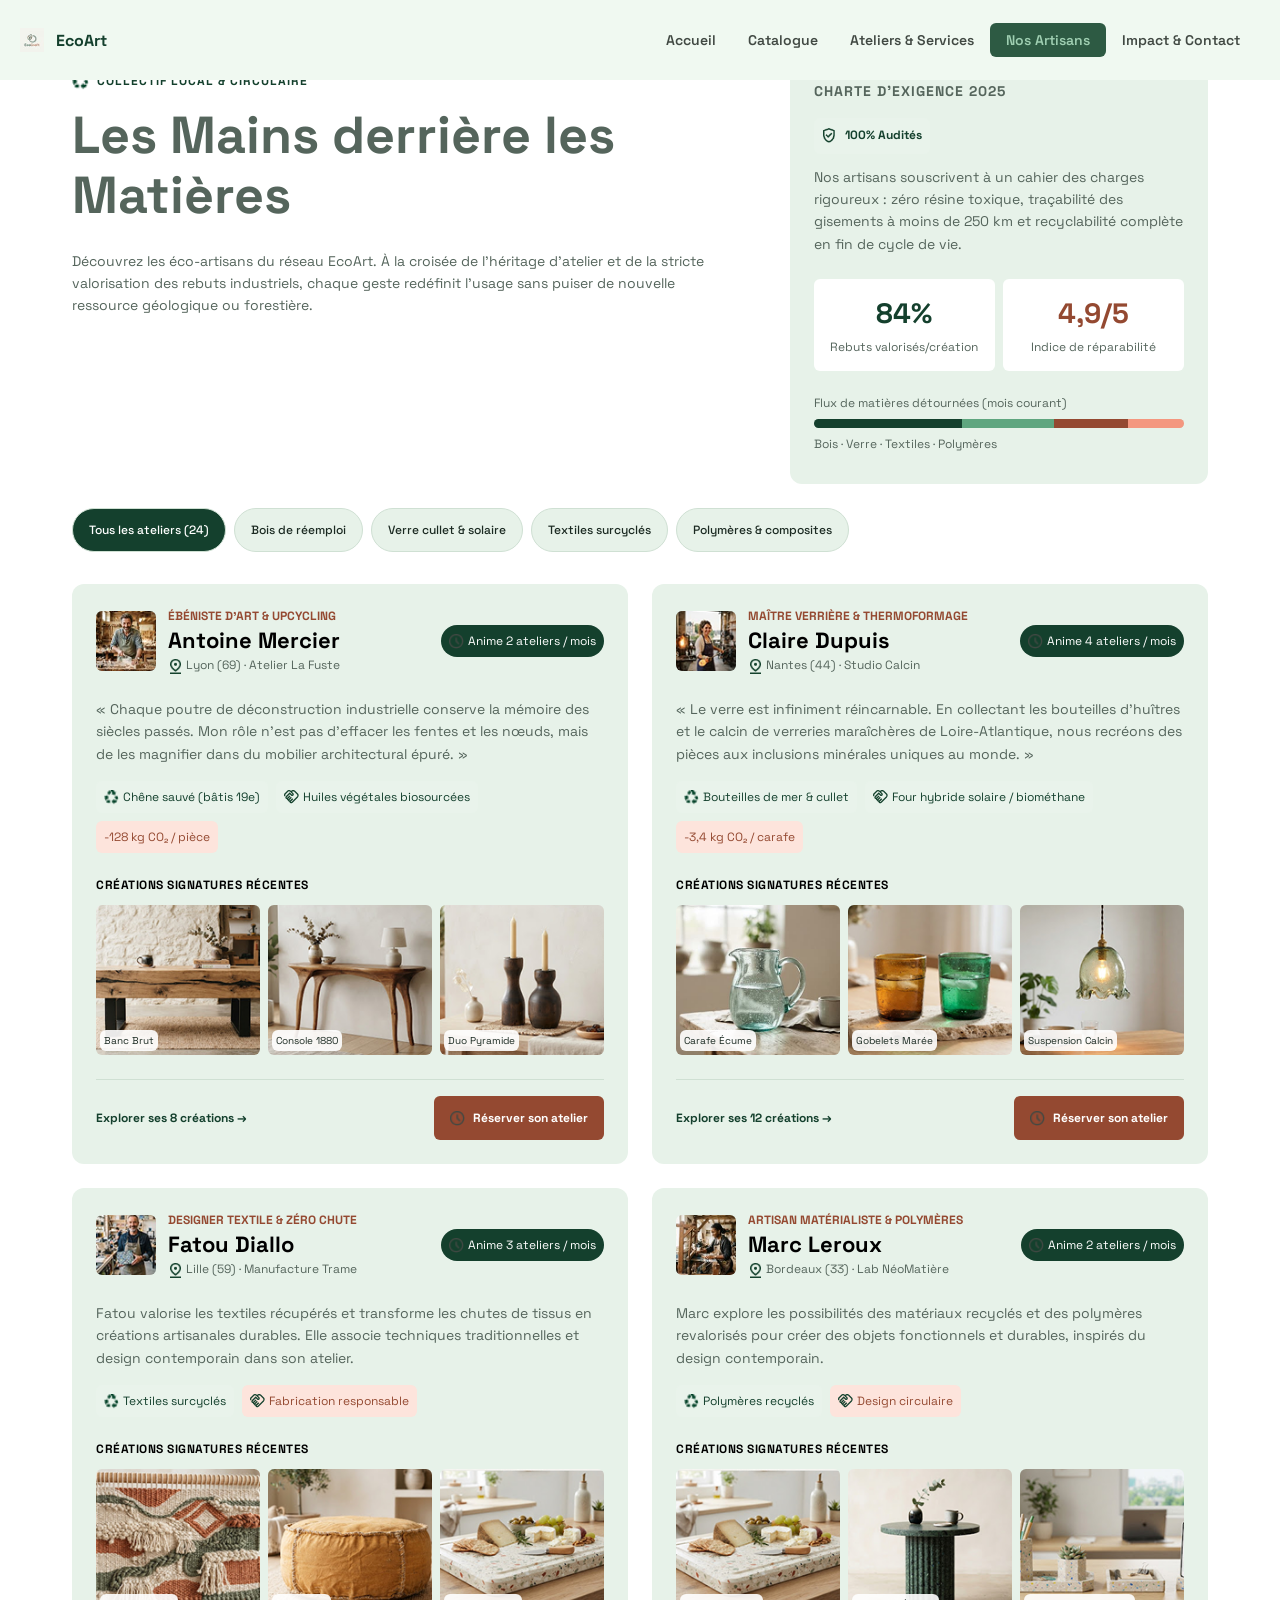
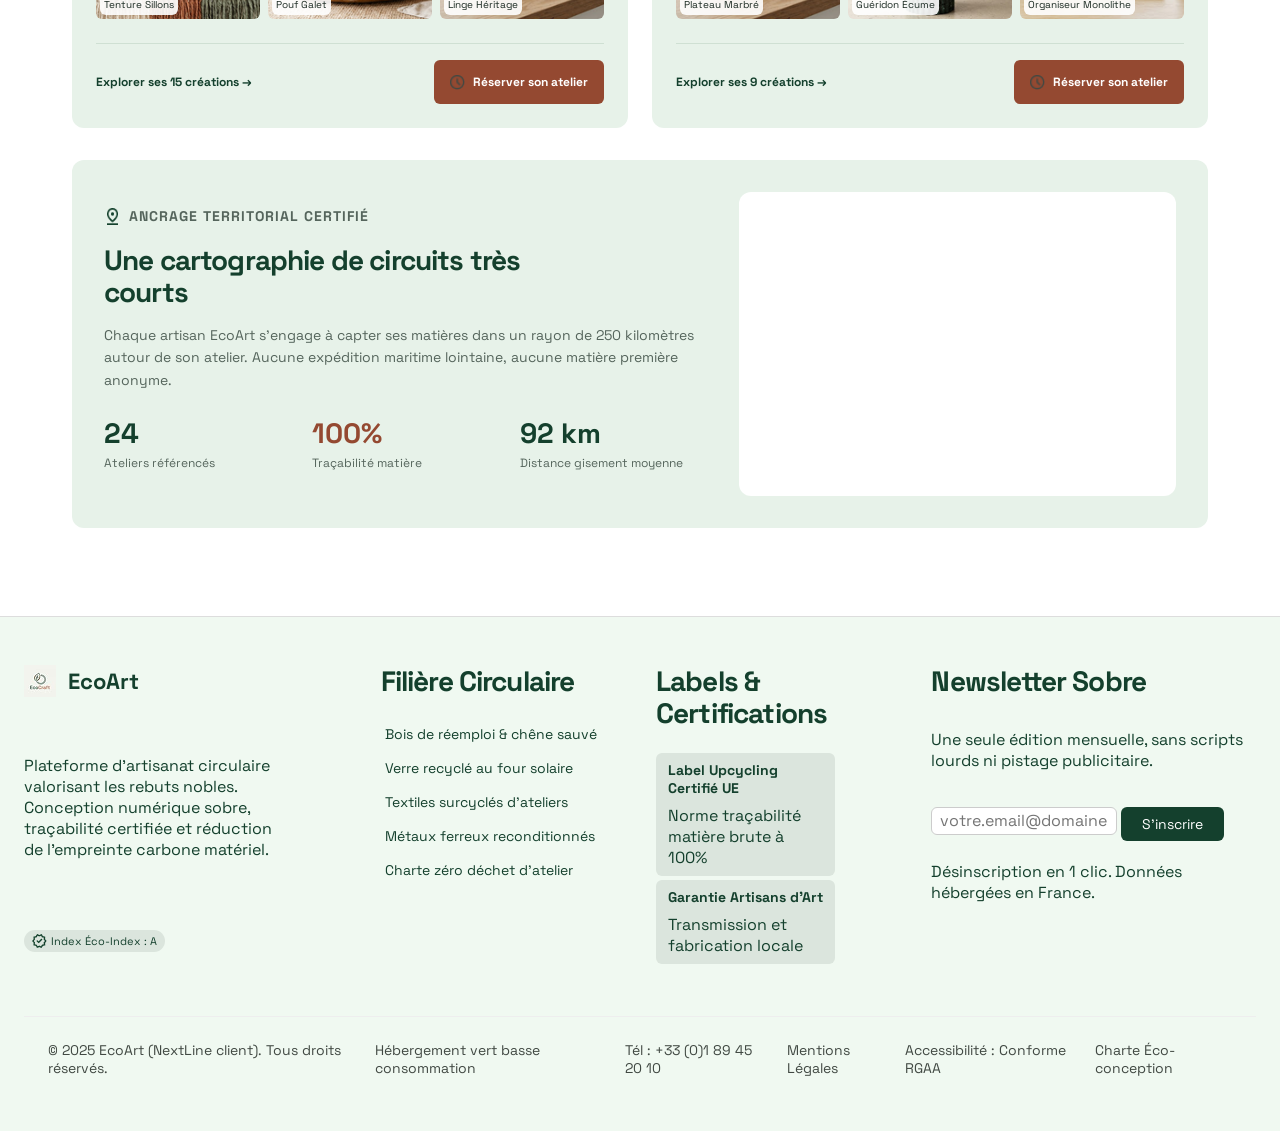
==== commit 0923c7bd: "eMerge branch 'main' of https://github.com/medlaksai/EcoArt-Website into feature/services" ====
--- a/artisans.html
+++ b/artisans.html
@@ -5,9 +5,13 @@
 <head>
     <meta charset="UTF-8">
     <meta name="viewport" content="width=device-width, initial-scale=1.0">
-    <meta name="description" content="Découvrez les artisans écoresponsables EcoArt et leurs créations.">
-
-    <title>Nos Artisans | EcoArt</title>
+    <meta name="description" content="Découvrez les artisans EcoArt et leurs créations écoresponsables.">
+
+    <title>Nos Artisans - EcoArt</title>
+
+    <link rel="preconnect" href="https://fonts.googleapis.com">
+    <link rel="preconnect" href="https://fonts.gstatic.com" crossorigin>
+    <link href="https://fonts.googleapis.com/css2?family=Space+Grotesk:wght@400;500;700&display=swap" rel="stylesheet">
 
     <link rel="stylesheet" href="CSS/variables.css">
     <link rel="stylesheet" href="CSS/style.css">
@@ -17,7 +21,7 @@
 
 <body>
 
-    <!-- ================= NAVBAR ================= -->
+    <!-- Header -->
 
     <header>
         <nav class="nav_bar" aria-label="Navigation principale">
@@ -30,31 +34,31 @@
             <ul>
                 <li><a href="index.html">Accueil</a></li>
                 <li><a href="produits.html">Catalogue</a></li>
-                <li><a href="services.html">Ateliers & Services</a></li>
+                <li><a href="services.html">Ateliers &amp; Services</a></li>
                 <li>
                     <a href="artisans.html" class="active" aria-current="page">
                         Nos Artisans
                     </a>
                 </li>
-                <li><a href="impact.html">Impact & Contact</a></li>
+                <li><a href="impact.html">Impact &amp; Contact</a></li>
             </ul>
 
         </nav>
     </header>
 
-
-    <!-- ================= MAIN ================= -->
+    <!-- Main -->
 
     <main class="artisans-main">
 
-        <!-- INTRODUCTION ET STATISTIQUES -->
+        <!-- Introduction -->
 
         <div class="artisans-intro-container">
 
             <section class="intro">
 
                 <p class="artisans-label">
-                    ♻ COLLECTIF LOCAL & CIRCULAIRE
+                    <img src="assets/icons/Icon-2.png" alt="" class="artisan-icon">
+                    COLLECTIF LOCAL &amp; CIRCULAIRE
                 </p>
 
                 <h1>Les Mains derrière les Matières</h1>
@@ -69,15 +73,23 @@
 
             </section>
 
+            <!-- Statistiques -->
 
             <aside class="artisans-stats">
 
-                <p class="artisans-label">CHARTE D'EXIGENCE 2025</p>
+                <p class="artisans-label">
+                    CHARTE D'EXIGENCE 2025
+                </p>
+
+                <p class="certification">
+                    <img src="assets/icons/Icon-21.png" alt="" class="artisan-icon">
+                    100% Audités
+                </p>
 
                 <p>
                     Nos artisans souscrivent à un cahier des charges rigoureux :
                     zéro résine toxique, traçabilité des gisements à moins de
-                    250 km, et recyclabilité complète en fin de cycle de vie.
+                    250 km et recyclabilité complète en fin de cycle de vie.
                 </p>
 
                 <div class="stats-container">
@@ -94,42 +106,50 @@
 
                 </div>
 
-                <p>Flux de matières détournées (Mois courant)</p>
-
-                <p>Bois • Verre • Textiles • Polymères</p>
+                <div class="materials-progress">
+
+                    <p>Flux de matières détournées (mois courant)</p>
+
+                    <div
+                        class="progress-bar"
+                        role="img"
+                        aria-label="Répartition illustrative : bois 40%, verre 25%, textiles 20%, polymères 15%"
+                    >
+                        <span class="progress-wood"></span>
+                        <span class="progress-glass"></span>
+                        <span class="progress-textile"></span>
+                        <span class="progress-plastic"></span>
+                    </div>
+
+                    <p class="progress-legend">
+                        Bois · Verre · Textiles · Polymères
+                    </p>
+
+                </div>
 
             </aside>
 
         </div>
 
-
-        <!-- CATÉGORIES -->
+        <!-- Catégories -->
 
         <nav class="artisans-categories" aria-label="Catégories d'artisans">
 
-            <a href="#artisans" class="active">
-                Tous les Ateliers (24)
-            </a>
-
-            <a href="#antoine">Bois de Réemploi</a>
-
-            <a href="#claire">Verre Cullet & Solaire</a>
-
-            <a href="#fatou">Textiles Surcyclés</a>
-
-            <a href="#marc">Polymères & Composites</a>
+            <a href="#artisans" class="active">Tous les ateliers (24)</a>
+            <a href="#antoine">Bois de réemploi</a>
+            <a href="#claire">Verre cullet &amp; solaire</a>
+            <a href="#fatou">Textiles surcyclés</a>
+            <a href="#marc">Polymères &amp; composites</a>
 
         </nav>
 
-
-        <!-- ================= ARTISANS ================= -->
-
-        <section class="artisans-section" id="artisans">
+        <!-- Les artisans -->
+
+        <section class="artisans-section" id="artisans" aria-label="Présentation des artisans">
 
             <div class="artisans-grid">
 
-
-                <!-- ================= ANTOINE MERCIER ================= -->
+                <!-- Antoine Mercier -->
 
                 <article class="artisan-card" id="antoine">
 
@@ -139,19 +159,24 @@
                             src="assets/pictures/AM-Artisant01.png"
                             alt="Portrait d'Antoine Mercier"
                             class="artisan-portrait"
+                            width="60"
+                            height="60"
                         >
 
                         <div class="artisan-info">
 
-                            <p>ÉBÉNISTE D'ART & UPCYCLING</p>
-
+                            <p>ÉBÉNISTE D'ART &amp; UPCYCLING</p>
                             <h3>Antoine Mercier</h3>
 
-                            <p>📍 Lyon (69) • Atelier La Fuste</p>
+                            <p>
+                                <img src="assets/icons/Icon-24.png" alt="" class="artisan-icon">
+                                Lyon (69) · Atelier La Fuste
+                            </p>
 
                         </div>
 
                         <span class="artisan-badge">
+                            <img src="assets/icons/Icon-19.png" alt="" class="artisan-icon">
                             Anime 2 ateliers / mois
                         </span>
 
@@ -165,19 +190,29 @@
                     </p>
 
                     <div class="artisan-details">
-                        <span>♻ Chêne sauvé (bâtis 19e)</span>
-                        <span>🌿 Huiles végétales biosourcées</span>
-                        <span>↗ -128 kg CO₂ / pièce</span>
-                    </div>
-
-                    <h4>CRÉATIONS SIGNATURES RÉCENTES</h4>
+
+                        <span>
+                            <img src="assets/icons/Icon-2.png" alt="" class="artisan-icon">
+                            Chêne sauvé (bâtis 19e)
+                        </span>
+
+                        <span>
+                            <img src="assets/icons/Icon-26.png" alt="" class="artisan-icon">
+                            Huiles végétales biosourcées
+                        </span>
+
+                        <span>-128 kg CO₂ / pièce</span>
+
+                    </div>
+
+                    <h4>Créations signatures récentes</h4>
 
                     <div class="artisan-gallery">
 
                         <figure>
                             <img
                                 src="assets/pictures/image_31.png"
-                                alt="Banc brut en bois recyclé"
+                                alt="Banc en bois recyclé"
                                 loading="lazy"
                             >
                             <figcaption>Banc Brut</figcaption>
@@ -186,7 +221,7 @@
                         <figure>
                             <img
                                 src="assets/pictures/image_14.png"
-                                alt="Console artisanale en bois"
+                                alt="Console en bois de récupération"
                                 loading="lazy"
                             >
                             <figcaption>Console 1880</figcaption>
@@ -205,11 +240,10 @@
 
                     <div class="artisan-actions">
 
-                        <a href="produits.html">
-                            Explorer ses 8 créations →
-                        </a>
+                        <a href="produits.html">Explorer ses 8 créations →</a>
 
                         <a href="services.html" class="artisan-button">
+                            <img src="assets/icons/Icon-19.png" alt="" class="artisan-icon">
                             Réserver son atelier
                         </a>
 
@@ -217,8 +251,7 @@
 
                 </article>
 
-
-                <!-- ================= CLAIRE DUPUIS ================= -->
+                <!-- Claire Dupuis -->
 
                 <article class="artisan-card" id="claire">
 
@@ -228,39 +261,53 @@
                             src="assets/pictures/image_22.png"
                             alt="Portrait de Claire Dupuis"
                             class="artisan-portrait"
+                            width="60"
+                            height="60"
                         >
 
                         <div class="artisan-info">
 
-                            <p>MAÎTRE VERRIÈRE & THERMOFORMAGE</p>
-
+                            <p>MAÎTRE VERRIÈRE &amp; THERMOFORMAGE</p>
                             <h3>Claire Dupuis</h3>
 
-                            <p>📍 Nantes (44) • Studio Calcin</p>
+                            <p>
+                                <img src="assets/icons/Icon-24.png" alt="" class="artisan-icon">
+                                Nantes (44) · Studio Calcin
+                            </p>
 
                         </div>
 
                         <span class="artisan-badge">
+                            <img src="assets/icons/Icon-19.png" alt="" class="artisan-icon">
                             Anime 4 ateliers / mois
                         </span>
 
                     </div>
 
                     <p class="artisan-description">
-                        « Le verre est infiniment réincarnable.
-                        En collectant les bouteilles d'huîtres et
-                        le calcin de verreries maraîchères de Loire-Atlantique,
-                        nous recréons des pièces aux inclusions minérales
-                        uniques au monde. »
+                        « Le verre est infiniment réincarnable. En collectant
+                        les bouteilles d'huîtres et le calcin de verreries
+                        maraîchères de Loire-Atlantique, nous recréons des
+                        pièces aux inclusions minérales uniques au monde. »
                     </p>
 
                     <div class="artisan-details">
-                        <span>♻ Bouteilles de mer & cullet</span>
-                        <span>☀ Four hybride solaire / biométhane</span>
-                        <span>↗ -3,4 kg CO₂ / carafe</span>
-                    </div>
-
-                    <h4>CRÉATIONS SIGNATURES RÉCENTES</h4>
+
+                        <span>
+                            <img src="assets/icons/Icon-2.png" alt="" class="artisan-icon">
+                            Bouteilles de mer &amp; cullet
+                        </span>
+
+                        <span>
+                            <img src="assets/icons/Icon-26.png" alt="" class="artisan-icon">
+                            Four hybride solaire / biométhane
+                        </span>
+
+                        <span>-3,4 kg CO₂ / carafe</span>
+
+                    </div>
+
+                    <h4>Créations signatures récentes</h4>
 
                     <div class="artisan-gallery">
 
@@ -276,7 +323,7 @@
                         <figure>
                             <img
                                 src="assets/pictures/image_5.png"
-                                alt="Gobelets colorés en verre recyclé"
+                                alt="Gobelets en verre recyclé"
                                 loading="lazy"
                             >
                             <figcaption>Gobelets Marée</figcaption>
@@ -295,11 +342,10 @@
 
                     <div class="artisan-actions">
 
-                        <a href="produits.html">
-                            Explorer ses 12 créations →
-                        </a>
+                        <a href="produits.html">Explorer ses 12 créations →</a>
 
                         <a href="services.html" class="artisan-button">
+                            <img src="assets/icons/Icon-19.png" alt="" class="artisan-icon">
                             Réserver son atelier
                         </a>
 
@@ -307,8 +353,7 @@
 
                 </article>
 
-
-                <!-- ================= FATOU DIALLO ================= -->
+                <!-- Fatou Diallo -->
 
                 <article class="artisan-card" id="fatou">
 
@@ -318,37 +363,51 @@
                             src="assets/pictures/image_17.png"
                             alt="Portrait de Fatou Diallo"
                             class="artisan-portrait"
+                            width="60"
+                            height="60"
                         >
 
                         <div class="artisan-info">
 
-                            <p>DESIGNER TEXTILE & ZÉRO CHUTE</p>
-
+                            <p>DESIGNER TEXTILE &amp; ZÉRO CHUTE</p>
                             <h3>Fatou Diallo</h3>
 
-                            <p>📍 Lille (59) • Manufacture Trame</p>
+                            <p>
+                                <img src="assets/icons/Icon-24.png" alt="" class="artisan-icon">
+                                Lille (59) · Manufacture Trame
+                            </p>
 
                         </div>
 
                         <span class="artisan-badge">
+                            <img src="assets/icons/Icon-19.png" alt="" class="artisan-icon">
                             Anime 3 ateliers / mois
                         </span>
 
                     </div>
 
                     <p class="artisan-description">
-                        Fatou Diallo valorise les textiles récupérés
-                        et transforme les chutes de tissus en créations
-                        artisanales durables, en associant techniques
-                        traditionnelles et design contemporain.
+                        Fatou valorise les textiles récupérés et transforme
+                        les chutes de tissus en créations artisanales durables.
+                        Elle associe techniques traditionnelles et design
+                        contemporain dans son atelier.
                     </p>
 
                     <div class="artisan-details">
-                        <span>♻ Textiles surcyclés</span>
-                        <span>🌿 Fabrication responsable</span>
-                    </div>
-
-                    <h4>CRÉATIONS SIGNATURES RÉCENTES</h4>
+
+                        <span>
+                            <img src="assets/icons/Icon-2.png" alt="" class="artisan-icon">
+                            Textiles surcyclés
+                        </span>
+
+                        <span>
+                            <img src="assets/icons/Icon-26.png" alt="" class="artisan-icon">
+                            Fabrication responsable
+                        </span>
+
+                    </div>
+
+                    <h4>Créations signatures récentes</h4>
 
                     <div class="artisan-gallery">
 
@@ -383,11 +442,10 @@
 
                     <div class="artisan-actions">
 
-                        <a href="produits.html">
-                            Explorer ses 15 créations →
-                        </a>
+                        <a href="produits.html">Explorer ses 15 créations →</a>
 
                         <a href="services.html" class="artisan-button">
+                            <img src="assets/icons/Icon-19.png" alt="" class="artisan-icon">
                             Réserver son atelier
                         </a>
 
@@ -395,48 +453,60 @@
 
                 </article>
 
-
-                <!-- ================= MARC LEROUX ================= -->
+                <!-- Marc Leroux -->
 
                 <article class="artisan-card" id="marc">
 
                     <div class="artisan-heading">
 
                         <img
-                            src="assets/pictures/AB6AXU~1.PNG"
+                            src="assets/pictures/seondpic.png"
                             alt="Portrait de Marc Leroux"
                             class="artisan-portrait"
+                            width="60"
+                            height="60"
                         >
 
                         <div class="artisan-info">
 
-                            <p>ARTISAN MATÉRIALISTE & POLYMÈRES</p>
-
+                            <p>ARTISAN MATÉRIALISTE &amp; POLYMÈRES</p>
                             <h3>Marc Leroux</h3>
 
-                            <p>📍 Bordeaux (33) • Lab NéoMatière</p>
+                            <p>
+                                <img src="assets/icons/Icon-24.png" alt="" class="artisan-icon">
+                                Bordeaux (33) · Lab NéoMatière
+                            </p>
 
                         </div>
 
                         <span class="artisan-badge">
+                            <img src="assets/icons/Icon-19.png" alt="" class="artisan-icon">
                             Anime 2 ateliers / mois
                         </span>
 
                     </div>
 
                     <p class="artisan-description">
-                        Marc Leroux explore les possibilités des matériaux
-                        recyclés et des polymères revalorisés pour créer
-                        des objets fonctionnels et durables,
-                        inspirés du design contemporain.
+                        Marc explore les possibilités des matériaux recyclés
+                        et des polymères revalorisés pour créer des objets
+                        fonctionnels et durables, inspirés du design contemporain.
                     </p>
 
                     <div class="artisan-details">
-                        <span>♻ Polymères recyclés</span>
-                        <span>🌿 Design circulaire</span>
-                    </div>
-
-                    <h4>CRÉATIONS SIGNATURES RÉCENTES</h4>
+
+                        <span>
+                            <img src="assets/icons/Icon-2.png" alt="" class="artisan-icon">
+                            Polymères recyclés
+                        </span>
+
+                        <span>
+                            <img src="assets/icons/Icon-26.png" alt="" class="artisan-icon">
+                            Design circulaire
+                        </span>
+
+                    </div>
+
+                    <h4>Créations signatures récentes</h4>
 
                     <div class="artisan-gallery">
 
@@ -471,11 +541,10 @@
 
                     <div class="artisan-actions">
 
-                        <a href="produits.html">
-                            Explorer ses 9 créations →
-                        </a>
+                        <a href="produits.html">Explorer ses 9 créations →</a>
 
                         <a href="services.html" class="artisan-button">
+                            <img src="assets/icons/Icon-19.png" alt="" class="artisan-icon">
                             Réserver son atelier
                         </a>
 
@@ -487,14 +556,14 @@
 
         </section>
 
-
-        <!-- ================= CIRCUITS COURTS ================= -->
+        <!-- Circuits courts -->
 
         <section class="artisans-location">
 
             <div class="location-content">
 
                 <p class="artisans-label">
+                    <img src="assets/icons/Icon-24.png" alt="" class="artisan-icon">
                     ANCRAGE TERRITORIAL CERTIFIÉ
                 </p>
 
@@ -503,8 +572,8 @@
                 <p>
                     Chaque artisan EcoArt s'engage à capter ses matières
                     dans un rayon de 250 kilomètres autour de son atelier.
-                    Aucune expédition maritime lointaine,
-                    aucune matière première anonyme.
+                    Aucune expédition maritime lointaine, aucune matière
+                    première anonyme.
                 </p>
 
                 <div class="location-stats">
@@ -528,8 +597,7 @@
 
             </div>
 
-
-            <!-- GOOGLE MAPS -->
+             <!-- GOOGLE MAPS -->
 
             <div class="location-map">
 
@@ -551,37 +619,21 @@
     </main>
 
 
-    <!-- ================= FOOTER ================= -->
-
+
+    <!-------------------    Footer Section   ------------------------->
     <footer>
-
         <div class="footer_section">
-
             <div class="footer_first_div">
-
-                <a href="index.html">
-                    <img src="assets/icons/Logo EcoArt.png" alt="">
-                    EcoArt
-                </a>
-
-                <p>
-                    Plateforme d'artisanat circulaire valorisant
-                    les rebuts nobles. Conception numérique sobre,
-                    traçabilité certifiée et réduction de
+                <a href=""><img src="assets/icons/Logo EcoArt.png" alt="Logo EcoArt">EcoArt</a>
+                <p>Plateforme d'artisanat circulaire valorisant
+                    les rebuts nobles. Conception numérique
+                    sobre, traçabilité certifiée et réduction de
                     l'empreinte carbone matériel.
                 </p>
-
-                <p class="footer_icon">
-                    <img src="assets/icons/Icon-10.png" alt="">
-                    <span>Index Éco-Index : A</span>
-                </p>
-
-            </div>
-
+                <p class="footer_icon"><img src="assets/icons/Icon-10.png" alt=""><span>Index Éco-Index : A</span></p>
+            </div>
             <div class="footer_second_div">
-
                 <h2>Filière Circulaire</h2>
-
                 <div>
                     <a href="#">Bois de réemploi & chêne sauvé</a>
                     <a href="#">Verre recyclé au four solaire</a>
@@ -589,56 +641,47 @@
                     <a href="#">Métaux ferreux reconditionnés</a>
                     <a href="#">Charte zéro déchet d'atelier</a>
                 </div>
-
-            </div>
-
+            </div>
             <div class="footer_third_div">
-
                 <h2>Labels & Certifications</h2>
-
                 <div>
-                    <h3>Label Upcycling Certifié UE</h3>
+                    <h4>Label Upcycling Certifié UE</h3>
                     <p>Norme traçabilité matière brute à 100%</p>
                 </div>
-
                 <div>
-                    <h3>Garantie Artisans d'Art</h3>
+                    <h4>Garantie Artisans d'Art</h3>
                     <p>Transmission et fabrication locale</p>
                 </div>
-
-            </div>
-
+            </div>
             <div class="footer_forth_div">
-
                 <h2>Newsletter Sobre</h2>
-
-                <p>
-                    Une seule édition mensuelle,
-                    sans scripts lourds ni pistage publicitaire.
-                </p>
-
+                <p>Une seule édition mensuelle, sans scripts
+                    lourds ni pistage publicitaire.
+                </p>
                 <div class="input_div">
-
-                    <input
-                        type="email"
-                        class="footer_input"
-                        placeholder="votre.email@domaine.fr"
-                        aria-label="Votre adresse e-mail"
-                    >
-
-                    <button type="button" class="footer_submit">
-                        S'inscrire
-                    </button>
-
+                    <input type="text" class="footer_input" placeholder="votre.email@domaine.fr">
+                    <button type="submit" class="footer_submit">S'inscrire</button>
                 </div>
-
-                <p>
-                    Désinscription en 1 clic.
-                    Données hébergées en France.
-                </p>
-
-            </div>
-
+                <p>Désinscription en 1 clic. Données hébergées
+                    en France.
+                </p>
+            </div>
         </div>
 
-        <div class="footer_info"+
+        <div class="footer_info">
+            <div>
+                <p>© 2025 EcoArt (NextLine client). Tous droits réservés.</p>
+                <p>Hébergement vert basse consommation</p>
+                <p>Tél : +33 (0)1 89 45 20 10</p>
+            </div>
+            <div>
+                <p>Mentions Légales</p>
+                <p>Accessibilité : Conforme RGAA</p>
+                <p>Charte Éco-conception</p>
+            </div>
+        </div>
+    </footer>
+</body>
+
+</html>
--- a/CSS/style.css
+++ b/CSS/style.css
@@ -1,28 +1,38 @@
-body{
+
+body {
     width: 100%;
     height: 100vh;
     padding: 0;
     margin: 0;
     font-family: var(--text-fonts);
 }
-.menu-icon{
-    display: none;
+
+p {
+    font-size: var(--text-xs);
+}
+
+
+.menu-icon {
+    display: block;
     font-size: 40px;
     margin: 0;
-    padding: 0 12px 0 12px;
+    padding: 0 12px;
     cursor: pointer;
     color: var(--color-green-dark);
 }
-.checkbox{
+
+.checkbox {
     font-size: 50px;
     display: none;
 }
-#menu-toggle{
+
+#menu-toggle {
     display: none;
 }
-.nav_bar{
+
+.nav_bar {
     width: 100%;
-    position: static;
+    position: fixed;
     top: 0;
     z-index: 999;
     height: 80px;
@@ -32,210 +42,483 @@
     padding: 0 var(--space-5) 0 var(--space-1);
     background-color: var(--color-bg);
 }
+
 .nav_bar a {
+    font-size: var(--text-1xl);
     display: flex;
     align-items: center;
-    font-size: var(--text-lg);
     font-weight: var(--weight-bold);
     text-decoration: none;
     gap: var(--space-3);
     padding: var(--space-2) var(--space-4);
     color: var(--color-green-dark);
 }
-.nav_bar ul {
-    list-style: none;
-    display: flex;
-    gap: var(--space-1);
-}
-.nav_bar ul li a {
-    text-decoration: none;
-    color: var(--color-textp);
-    font-size: var(--text-sm);
-    font-weight: 600;
-}
+
+.nav_bar a img {
+    width: var(--space-5);
+}
+
 .nav_bar ul li a.active{
     background-color: var(--color-green);
     color: var(--color-active);
     border-radius: var(--radius-sm);
 }
 
-/* ======      just for test      ==========*/
-.main_section{
-  width: 100%;
-
-}
-.small_nav{
-  /* margin-top: 80px; */
-  width: 100%;
-  height: 52px;
-  display: flex;
-  flex-direction: column;
-  justify-content: center;
-  padding: 0 var(--space-5);
-  background-color: var(--color-small-nav);
-}
-.small_nav div {
-  display: flex;
-
-}
-.small_nav div p{
-  margin: 0;
-  padding: 0 var(--space-2);
-}
-.small_nav div p img{
-  padding-right: var(--space-2);
-}
-.main_hero_catalog{
-  width: 100%;
-  height: fit-content;
-  display: flex;
-  padding: var(--space-4) var(--space-5);
-  background-color: var(--color-bg);
-}
-.catalog_title{
-  width: 65%;
-}
-.catalog_title h4{
-  display: flex;
-  align-items: center;
-  color: var(--color-brown);
-}
-.catalog_title h4 div{
-  width: var(--space-3);
-  height: var(--space-3);
-  background-color: var(--color-brown);
-  border-radius: 50%;
-  margin: var(--space-1)
-}
-.catalog_title h1{
-  font-size: var(--text-title-hero);
-  padding-right: var(--space-7);
-}
-.catalog_title p{
-  color: var(--color-textp);
-  font-size: var(--text-base);
-}
-.section_2_hero{
-  width: 35%;
-  display: flex;
-  align-items: end;
-  justify-content: center;
-}
-.section_2_hero_div{
-  display: flex;
-  background-color: var(--color-hero-card);
-  border-radius: var(--radius-md);
-  padding: var(--space-3) var(--space-6);
-  gap: var(--space-8);
-}
-.section_2_hero_div div h1 {
-  font-size: var(--text-3xl);
-}
-.section_2_hero_div div h3 {
-  font-size: var(--text-sm);
-}
-.section_2_hero_div div h1 span {
-  font-size: var(--text-sm);
-}
-.sort_section{
-  background-color: var(--color-white);
-}
-.search_bar{
-  width: 100%;
-  display: grid;
-  grid-template-columns:  auto auto auto;
-  padding: var(--space-5);
-}
-.search_bar div {
-  display: flex; 
-  justify-content: center;
-}
-.search_container{
-  display: flex;
-  align-items: center;
-  background-color: var(--color-hero-card);
-  padding: var(--space-3) var(--space-6);
-  border-radius: var(--radius-sm);
-  gap: var(--space-2);
-}
-.search_icon{
-  width: var(--space-4);
-  height: var(--space-4);
-  
-}
-.search_container input {
-  border: none;
-  background-color: var(--color-hero-card);
-}
-.search_container input:focus {
-  border: none;
-}
-.search_midle{
-  width: 100%;
-  height: auto;
-  display: flex;
-  justify-content: center;
-  align-items: center;
-  gap: var(--space-5);
-  background-color: red;
-}
-.search_midle div{
-  display: flex;
-  gap: var(--space-5);
-}
-
-
-
-
-
-
-
-
-
-
-
-
-
-
-
-
-
-
-
-
-
-
-
-
-
-
-
-
-
-
-
-
-
-
-
-
-
-
-/* ========================================= */
-footer{
-  display: flex;
-  flex-direction: column;
+.nav_bar ul {
+    list-style: none;
+    display: none;
+}
+
+.nav_bar .menu_list {
+    display: none;
+    flex-direction: column;
+    position: absolute;
+    top: 63px;
+    width: 99%;
+    background-color: var(--color-bg);
+    padding: var(--space-3);
+    gap: var(--space-5) 0;
+    box-shadow: 0 4px 6px rgba(0, 0, 0, 0.1);
+    z-index: 99;
+}
+
+#menu-toggle:checked ~ .menu_list {
+    display: flex;
+}
+
+
+.main_section {
+    width: 100%;
+    margin-top: 80px;
+}
+
+.small_nav {
     width: 100%;
     height: fit-content;
-}
-.footer_section{
+    display: flex;
+    flex-direction: column;
+    justify-content: center;
+    padding: var(--space-2) var(--space-5);
+    background-color: var(--color-small-nav);
+}
+
+.small_nav div {
+    display: flex;
+    flex-direction: column;
+}
+
+.small_nav div p {
+    margin: 0;
+    padding: 0 var(--space-2);
+}
+
+.small_nav div p img {
+    padding-right: var(--space-2);
+}
+
+.main_hero_catalog {
+    width: 100%;
+    height: fit-content;
+    display: flex;
+    flex-direction: column;
+    padding: var(--space-4) var(--space-5);
+    background-color: var(--color-bg);
+}
+
+.catalog_title {
+    width: 100%;
+}
+
+.catalog_title h4 {
+    display: flex;
+    align-items: center;
+    color: var(--color-brown);
+}
+
+.catalog_title h4 div {
+    width: var(--space-3);
+    height: var(--space-3);
+    background-color: var(--color-brown);
+    border-radius: 50%;
+    margin: var(--space-1);
+}
+
+.catalog_title h1 {
+    font-size: var(--text-3xl);
+    padding-right: 0;
+}
+
+.catalog_title p {
+    color: var(--color-textp);
+    font-size: var(--text-base);
+}
+
+.section_2_hero {
+    width: 100%;
+    display: flex;
+    align-items: center;
+    justify-content: center;
+    margin-top: var(--space-4);
+}
+
+.section_2_hero_div {
+    display: flex;
+    background-color: var(--color-hero-card);
+    border-radius: var(--radius-md);
+    padding: var(--space-3) var(--space-6);
+    gap: var(--space-8);
+}
+
+
+
+.section_2_hero_div div h1 span {
+    font-size: var(--text-base);
+}
+
+.sort_section {
+    background-color: var(--color-white);
+}
+
+.search_bar {
+    width: 100%;
+    display: flex;
+    flex-direction: column;
+    gap: var(--space-3);
+    padding: var(--space-5);
+}
+
+.search_bar div {
+    display: flex;
+    justify-content: center;
+}
+
+.search_container {
+    display: flex;
+    align-items: center;
+    background-color: var(--color-hero-card);
+    padding: var(--space-3) var(--space-6);
+    border-radius: var(--radius-sm);
+    gap: var(--space-2);
+    width: 100%;
+}
+
+.search_icon {
+    width: var(--space-4);
+    height: var(--space-4);
+}
+
+.search_container input {
+    border: none;
+    background-color: var(--color-hero-card);
+    width: 100%;
+}
+
+.search_container input:focus {
+    border: none;
+    outline: none;
+}
+
+.search_midle {
+    display: flex;
+    align-items: center;
+    justify-content: center;
+    gap: var(--space-3);
+    background-color: transparent;
+}
+
+.search_midle p {
+    margin: 0;
+    align-self: center;
+}
+
+.search_midle div {
+    display: flex;
+    flex-wrap: wrap;
+    gap: var(--space-5);
+}
+
+.sort_select {
+    display: flex;
+    align-items: center;
+    gap: var(--space-2);
+}
+.sort_select p {
+  margin: 0;
+  align-items: center;
+}
+.sort_select select {
+    padding: var(--space-2) var(--space-3);
+    border: 1px solid #ddd;
+    border-radius: var(--radius-sm);
+    background-color: var(--color-bg);
+}
+
+.btn_filter {
+    background: var(--color-hex);
+    border: none;
+    padding: var(--space-1) var(--space-4);
+    border-radius: var(--radius-sm);
+    cursor: pointer;
+    font-size: var(--text-sm);
+    font-weight: var(--weight-medium);
+}
+
+.btn_filter.active {
+    background-color: var(--color-green-dark);
+    color: var(--color-white);
+}
+
+.filter_tags {
+    display: flex;
+    flex-direction: column;
+    align-items: flex-start;
+    padding: var(--space-3) var(--space-5);
+    gap: var(--space-4);
+    background-color: var(--color-bg);
+    border-top: 1px solid #eee;
+}
+
+.tags_container {
+    display: flex;
+    flex-wrap: wrap;
+    gap: var(--space-2);
+}
+
+.tag_btn {
+    background-color: var(--color-white);
+    border: 1px solid #ccc;
+    padding: var(--space-1) var(--space-3);
+    border-radius: var(--radius-sm);
+    font-size: var(--text-xs);
+    cursor: pointer;
+}
+
+.tag_btn.active {
+    background-color: var(--color-green-dark);
+    color: var(--color-white);
+    border-color: var(--color-green-dark);
+}
+
+.count_info {
+    margin-left: 0;
+    font-size: var(--text-sm);
+    color: var(--color-textp);
+}
+
+
+.products_grid {
+    display: grid;
+    grid-template-columns: 1fr; 
+    gap: var(--space-5);
+    padding: var(--space-6) var(--space-5);
+}
+
+.product_card {
+    background-color: var(--color-white);
+    border-radius: var(--radius-md);
+    overflow: hidden;
+    display: flex;
+    flex-direction: column;
+    border: 1px solid #eaeaea;
+}
+
+.card_image_Catalogue {
+    position: relative;
+    width: 100%;
+    height: 240px;
+}
+
+.card_image_Catalogue img {
+    width: 100%;
+    height: 100%;
+    object-fit: cover;
+}
+
+.badge_top_left {
+    position: absolute;
+    top: 10px;
+    left: 10px;
+    background: rgba(255, 255, 255, 0.9);
+    padding: 4px 8px;
+    border-radius: 4px;
+    font-size: var(--text-xs);
+    font-weight: bold;
+    display: flex;
+    align-items: center;
+    justify-content: center;
+    gap: var(--space-2);
+}
+.badge_top_left img {
+  display: flex;
+  align-items: center;
+  justify-content: center;
+  width: 8px;
+  height: auto;
+  /* padding-right: var(--space-1); */
+}
+
+.badge_top_right {
+    position: absolute;
+    top: 10px;
+    right: 10px;
+    background: var(--color-green-dark);
+    color: white;
+    padding: 4px 8px;
+    border-radius: 4px;
+    font-size: var(--text-xs);
+}
+
+.badge_bottom {
+    position: absolute;
+    bottom: 10px;
+    left: 10px;
+    background: rgba(255, 255, 255, 0.9);
+    padding: 3px 8px;
+    border-radius: 4px;
+    font-size: var(--text-xs);
+}
+
+.badge_alert {
+    background: #e67e22;
+    color: white;
+}
+
+.card_content {
+    padding: var(--space-4);
+    display: flex;
+    flex-direction: column;
+    flex-grow: 1;
+}
+
+.card_header {
+    display: flex;
+    justify-content: space-between;
+    font-size: var(--text-xs);
+    color: var(--color-textp);
+    margin-bottom: var(--space-2);
+}
+
+.card_content h3 {
+    margin: 0 0 var(--space-2) 0;
+    font-size: var(--text-lg);
+}
+
+.card_content p {
+    font-size: var(--text-sm);
+    color: var(--color-textp);
+    margin: 0 0 var(--space-4) 0;
+    flex-grow: 1;
+}
+
+.card_footer {
+    display: flex;
+    align-items: center;
+    justify-content: space-between;
+    border-top: 1px solid #eee;
+    padding-top: var(--space-3);
+}
+
+.price {
+    font-size: var(--text-xl);
+    font-weight: bold;
+    display: flex;
+    flex-direction: column;
+}
+
+.price span {
+    font-size: var(--text-xs);
+    font-weight: normal;
+    color: var(--color-textp);
+}
+
+.btn_add {
+    background-color: var(--color-green-dark);
+    color: var(--color-white);
+    border: none;
+    padding: var(--space-2) var(--space-4);
+    border-radius: var(--radius-sm);
+    cursor: pointer;
+}
+
+
+.pagination_section {
+    display: flex;
+    flex-direction: column;
+    gap: var(--space-3);
+    align-items: center;
+    padding: var(--space-4) var(--space-5);
+}
+
+.pagination_controls {
+    display: flex;
+    gap: var(--space-2);
+}
+
+.page_btn {
+    border: 1px solid #ccc;
+    background: white;
+    padding: var(--space-1) var(--space-4);
+    border-radius: var(--radius-sm);
+    cursor: pointer;
+}
+
+.page_btn.active {
+    background-color: var(--color-green-dark);
+    color: white;
+}
+
+.features_section {
+    display: grid;
+    grid-template-columns: 1fr;
+    gap: var(--space-5);
+    padding: var(--space-6) var(--space-5);
+    background-color: var(--color-bg);
+}
+
+.feature_card {
+    display: flex;
+    gap: var(--space-4);
+    align-items: flex-start;
+    background: white;
+    padding: var(--space-4);
+    border-radius: var(--radius-md);
+}
+
+.feature_card img {
+    width: 32px;
+    height: 32px;
+}
+
+.feature_card h4 {
+    margin: 0 0 var(--space-1) 0;
+}
+
+.feature_card p {
+    margin: 0;
+    font-size: var(--text-sm);
+    color: var(--color-textp);
+}
+
+
+footer {
+    background-color: var(--color-bg);
+    border-top: 1px solid #ddd;
+    padding: var(--space-7) var(--space-5) var(--space-4);
+    display: flex;
+    flex-direction: column;
+    width: 100%;
+    height: fit-content;
+}
+
+.footer_section {
     height: 100%;
     background-color: var(--color-bg);
     display: grid;
-    grid-template-columns: 1fr 1fr 1fr 1fr;
-    padding: var(--space-4) var(--space-8);
-}
-
+    grid-template-columns: 1fr;
+    gap: var(--space-6);
+    /* padding: var(--space-4) 0; */
+    margin-bottom: var(--space-7);
+}
 
 .footer_section div p {
     font-size: var(--text-base);
@@ -243,7 +526,7 @@
     color: var(--color-green-dark);
 }
 
-.footer_first_div{
+.footer_first_div {
     display: flex;
     flex-direction: column;
     justify-content: space-between;
@@ -259,7 +542,8 @@
     gap: var(--space-3);
     color: var(--color-green-dark);
 }
-.footer_first_div .footer_icon{
+
+.footer_first_div .footer_icon {
     width: fit-content;
     display: flex;
     align-items: center;
@@ -269,72 +553,81 @@
     padding: var(--space-1) var(--space-2);
     gap: var(--space-1);
 }
+
 .footer_first_div p {
-    padding: var(--space-1) var(--space-8) 0 0;
+    padding: var(--space-1) 0 0 0;
     font-size: var(--text-xs);
 }
+
 .footer_icon span {
     font-size: 11px;
 }
 
-.footer_second_div{
+.footer_second_div {
     display: flex;
     flex-direction: column;
     padding-bottom: var(--space-3);
 }
+
 .footer_second_div div {
     display: flex;
     flex-direction: column;
-}
-.footer_second_div a, .footer_third_div h4 {
+    gap: var(--space-2);
+}
+
+.footer_second_div a, 
+.footer_third_div h4 {
     margin: 0;
     padding: var(--space-1);
     text-decoration: none;
     color: var(--color-green-dark);
     font-size: var(--text-sm);
-
-}
-p{
-    font-size: var(--text-xs);
-}
-
-.footer_section div h2 {
+}
+
+.footer_section div h2,
+.footer_section div h4 {
     color: var(--color-green-dark);
 }
-.footer_third_div{
-    padding-right: var(--space-8);
-}
+
+.footer_third_div {
+    padding-right: 0;
+}
+
 .footer_third_div div {
     background-color: var(--color-hex);
     border-radius: var(--radius-sm);
-    padding: var(--space-1) var(--space-2) ;
+    padding: var(--space-1) var(--space-2);
     margin: var(--space-1) 0;
 }
-.footer_third_div p{
+
+.footer_third_div p {
     margin: var(--space-1);
     font-size: var(--text-xs);
 }
-.footer_section div h4 {
-    color: var(--color-green-dark);
-}
-.footer_forth_div{
-  display: flex;
-  flex-direction: column;
-  gap: var(--space-2);
-}
-.input_div{
-    width: 90%;
+
+.footer_forth_div {
+    display: flex;
+    flex-direction: column;
+    gap: var(--space-2);
+}
+
+.input_div {
+    width: 100%;
     display: flex;
     gap: var(--space-1);
-}
-.footer_input{
+    margin: var(--space-3) 0;
+}
+
+.footer_input {
     width: 60%;
     height: 28px;
     border-radius: var(--radius-sm);
-    border: none;
-    padding: var(--space-1) var(--space-5);
-}
-.footer_submit{
+    border: 1px solid #ccc;
+    padding: var(--space-1) var(--space-2);
+    flex-grow: 1;
+}
+
+.footer_submit {
     width: 35%;
     border-radius: var(--radius-sm);
     background-color: var(--color-green-dark);
@@ -342,45 +635,116 @@
     color: var(--color-white);
     font-size: var(--text-sm);
     font-weight: var(--weight-regular);
-}
-.footer_submit:hover{
+    padding: var(--space-2) var(--space-4);
+    cursor: pointer;
+}
+
+.footer_submit:hover {
     background-color: var(--color-green-light);
 }
+
 .footer_info {
     display: flex;
+    flex-direction: column;
+    gap: var(--space-4);
     align-items: center;
-    justify-content: space-around;
+    justify-content: center;
     padding: var(--space-5);
     background-color: var(--color-bg);
-}
+    border-top: 1px solid #eee;
+    font-size: var(--text-xs);
+    color: var(--color-textp);
+}
+
 .footer_info div {
     display: flex;
-    gap: var(--space-8);
-}
+    gap: var(--space-4);
+}
+
 .footer_info div p {
     font-size: var(--text-sm);
 }
-
-
-
-
-
-
-
-
-
-
-
-
-
-
-
-
- 
+.Emballage img, .Fret img, .Passeport img{
+  width: var(--space-3);
+  height: var(--space-3);
+}
+.Emballage {
+    background-color: var(--color-green-dark);
+    border-radius: var(--radius-sm);
+    padding: var(--space-1) var(--space-2);
+} 
+
+.Fret{
+  background-color: var(--color-brown);
+  border-radius: var(--radius-sm);
+  padding: var(--space-1) var(--space-2);
+}
+
+.Passeport{
+  background-color: var(--color-green-dark);
+  border-radius: var(--radius-sm);
+  padding: var(--space-1) var(--space-2);
+}
+
+
+
+
+
+
+
+
+
+
+
+
+
+
+
+
+
+
+
+
+
+
+
+
+
+
+
+
+
+
+
+
+
+
+
+
+
+
+
+
+
+
+
+
+
+
+
+
+
+
+
+
+
 
 
 * {
   box-sizing: border-box;
+}
+.map-card iframe{
+  width: 100%;
 }
 html {
   scroll-behavior: smooth;
@@ -408,7 +772,7 @@
 .page-shell {
   width: min(var(--container-max), calc(100% - 48px));
   margin: auto;
-  padding: var(--space-8) 0;
+  padding: var(--space-8) ;
 }
 .hero {
   margin-bottom: var(--space-5);
@@ -1007,107 +1371,7 @@
   color: var(--color-text-muted);
   font-size: var(--text-xs);
 }
-@media (max-width: 850px) {
-  .page-shell {
-    width: min(100% - 32px, 680px);
-    padding: var(--space-7) 0;
-  }
-  .hero-row {
-    display: block;
-  }
-  .audit-stamp {
-    margin-top: var(--space-4);
-    text-align: left;
-  }
-  .metrics {
-    grid-template-columns: repeat(2, 1fr);
-  }
-  .impact-grid,
-  .contact-grid {
-    grid-template-columns: 1fr;
-  }
-  .atelier-panel,
-  .form-panel {
-    padding: var(--space-5);
-  }
-}
-@media (max-width: 520px) {
-  .page-shell {
-    width: calc(100% - 24px);
-    padding: var(--space-6) 0;
-  }
-  .desktop-only {
-    display: none;
-  }
-  .hero h1 {
-    font-size: var(--text-2xl);
-  }
-  .metrics {
-    gap: var(--space-2);
-  }
-  .metric-card {
-    min-height: 175px;
-    padding: var(--space-3);
-  }
-  .metric-card > strong {
-    font-size: 2rem;
-  }
-  .metric-card h2 {
-    font-size: var(--text-xs);
-  }
-  .metric-card > p:last-child {
-    font-size: 10px;
-  }
-  .card {
-    padding: var(--space-4);
-  }
-  .heading-line {
-    display: block;
-  }
-  .badge {
-    display: inline-block;
-    margin-bottom: var(--space-3);
-  }
-  .report-row {
-    display: grid;
-    grid-template-columns: auto 1fr;
-  }
-  .report-row a {
-    grid-column: 2;
-    margin-left: 0;
-  }
-  .form-row {
-    grid-template-columns: 1fr;
-  }
-  .form-panel button {
-    width: 100%;
-  }
-  .reply-note {
-    display: block;
-    margin: var(--space-2) 0 0;
-  }
-  .map-card {
-    height: 250px;
-  }
-  .map-caption {
-    right: var(--space-3);
-    bottom: var(--space-3);
-    left: var(--space-3);
-    width: auto;
-  }
-  .map-paris {
-    font-size: var(--text-lg);
-  }
-  .faq {
-    padding: var(--space-4);
-  }
-  .faq h2 {
-    font-size: var(--text-lg);
-  }
-  .faq summary {
-    font-size: var(--text-xs);
-  }
-}
+
 .hero-container { background: var(--hero-bg); }
 .hero-area {
   max-width: 1280px;
@@ -1173,7 +1437,7 @@
   overflow: hidden;
   color: var(--color-white);
   box-shadow: 0 10px 24px rgba(20, 64, 44, .15);
-  background: #c79a63; 
+  
 }
 .card-img {
   position: absolute; inset: 0;
@@ -1181,7 +1445,7 @@
   object-fit: cover;
 }
 .card::after { 
-  content: ""; position: absolute; inset: 0;
+   position: absolute; 
   background: linear-gradient(180deg, rgba(0,0,0,0) 45%, rgba(40,28,16,.78) 100%);
 }
 .card-info {
@@ -1501,6 +1765,7 @@
 }
 
 
+
 /*page services*/
 
 .services-hero {
@@ -2132,4 +2397,534 @@
   background: var(--color-brown-dark);
 }
 
-/*page services
+
+
+
+
+
+
+
+
+
+
+
+
+
+
+
+
+
+
+
+
+
+
+
+
+.artisans-main {
+    width: calc(100% - 32px);
+    max-width: var(--container-max);
+    margin: 0 auto;
+    padding: var(--space-6) 0;
+}
+
+.artisans-main img {
+    max-width: 100%;
+}
+
+.artisans-main h1,
+.artisans-main h2,
+.artisans-main h3,
+.artisans-main h4,
+.artisans-main p {
+    margin-top: 0;
+}
+
+/* Introduction */
+
+.artisans-intro-container {
+    display: grid;
+    grid-template-columns: 1fr;
+    gap: var(--space-5);
+    margin-bottom: var(--space-5);
+}
+
+.artisans-main .intro {
+    position: static;
+    width: auto;
+    height: auto;
+    margin: 0;
+    padding: var(--space-4) 0;
+    background: transparent;
+}
+
+.artisans-label {
+    display: flex;
+    align-items: center;
+    gap: var(--space-2);
+    color: var(--color-green-dark);
+    font-size: var(--text-xs);
+    font-weight: var(--weight-bold);
+    letter-spacing: 1px;
+    text-transform: uppercase;
+    margin-bottom: var(--space-4);
+}
+
+.artisans-main .intro h1 {
+    max-width: 700px;
+    margin-bottom: var(--space-5);
+    font-size: var(--text-2xl);
+    font-weight: var(--weight-bold);
+    line-height: var(--line-tight);
+}
+
+.artisans-main .intro p:last-child {
+    max-width: 700px;
+    color: var(--color-text-muted);
+    font-size: var(--text-sm);
+    line-height: var(--line-base);
+}
+
+/* Icons */
+
+.artisans-main .artisan-icon {
+    display: inline-block;
+    width: 15px;
+    height: 15px;
+    object-fit: contain;
+    vertical-align: middle;
+    flex-shrink: 0;
+}
+
+.artisans-main .artisans-label .artisan-icon {
+    width: 17px;
+    height: 17px;
+}
+
+/* Statistics */
+
+.artisans-main .artisans-stats {
+    position: static;
+    width: auto;
+    height: auto;
+    margin: 0;
+    padding: var(--space-5);
+    background-color: var(--color-surface);
+    border: 0;
+    border-radius: var(--radius-md);
+    box-shadow: none;
+}
+
+.artisans-stats > p {
+    color: var(--color-text-muted);
+    font-size: var(--text-sm);
+    line-height: var(--line-base);
+}
+
+.artisans-stats .certification {
+    display: inline-flex;
+    align-items: center;
+    gap: var(--space-2);
+    padding: var(--space-2);
+    background-color: var(--color-left-badge);
+    color: var(--color-green-dark);
+    border-radius: var(--radius-sm);
+    font-size: var(--text-xs);
+    font-weight: var(--weight-bold);
+}
+
+.artisans-main .stats-container {
+    display: grid;
+    grid-template-columns: repeat(2, minmax(0, 1fr));
+    gap: var(--space-2);
+    margin: var(--space-5) 0;
+}
+
+.artisans-main .artisans-stats .stat {
+    position: static;
+    display: flex;
+    flex-direction: column;
+    gap: var(--space-2);
+    width: auto;
+    height: auto;
+    min-width: 0;
+    margin: 0;
+    padding: var(--space-4);
+    background-color: var(--color-white);
+    border: 0;
+    border-radius: var(--radius-sm);
+    box-shadow: none;
+    transform: none;
+}
+
+.artisans-stats .stat h3 {
+    margin: 0;
+    color: var(--color-green-dark);
+    font-size: var(--text-xl);
+    font-weight: var(--weight-bold);
+}
+
+.artisans-stats .stat:nth-child(2) h3 {
+    color: var(--color-brown);
+}
+
+.artisans-stats .stat p {
+    margin: 0;
+    color: var(--color-text-muted);
+    font-size: var(--text-xs);
+}
+
+/* Material progress bar */
+
+.materials-progress {
+    margin-top: var(--space-4);
+}
+
+.materials-progress > p {
+    margin-bottom: var(--space-2);
+    font-size: var(--text-xs);
+    color: var(--color-text-muted);
+}
+
+.progress-bar {
+    display: flex;
+    width: 100%;
+    height: 9px;
+    overflow: hidden;
+    border-radius: var(--radius-pill);
+    background-color: var(--color-border);
+}
+
+.progress-bar span {
+    display: block;
+    height: 100%;
+}
+
+.progress-wood {
+    width: 40%;
+    background-color: var(--color-green-dark);
+}
+
+.progress-glass {
+    width: 25%;
+    background-color: var(--color-green-light);
+}
+
+.progress-textile {
+    width: 20%;
+    background-color: var(--color-brown);
+}
+
+.progress-plastic {
+    width: 15%;
+    background-color: var(--color-salmon);
+}
+
+.materials-progress .progress-legend {
+    margin-top: var(--space-2);
+    font-size: var(--text-xs);
+    color: var(--color-text-muted);
+}
+
+
+.artisans-main .artisans-categories {
+    display: flex;
+    flex-wrap: wrap;
+    gap: var(--space-2);
+    margin-bottom: var(--space-6);
+}
+
+.artisans-categories a {
+    display: inline-flex;
+    align-items: center;
+    justify-content: center;
+    min-height: var(--tap-size);
+    padding: var(--space-2) var(--space-4);
+    background-color: var(--color-surface);
+    border: 1px solid var(--color-border);
+    border-radius: var(--radius-pill);
+    color: var(--color-text);
+    font-size: var(--text-xs);
+    font-weight: var(--weight-medium);
+    text-decoration: none;
+}
+
+.artisans-categories a.active,
+.artisans-categories a:hover {
+    background-color: var(--color-green-dark);
+    color: var(--color-white);
+}
+
+
+.artisans-main .artisans-section {
+    margin-bottom: var(--space-6);
+}
+
+.artisans-main .artisans-grid {
+    display: grid;
+    grid-template-columns: minmax(0, 1fr);
+    gap: var(--space-5);
+}
+
+.artisans-main .artisan-card {
+    display: flex;
+    flex-direction: column;
+    min-width: 0;
+    width: 100%;
+    height: auto;
+    margin: 0;
+    padding: var(--space-5);
+    background-color: var(--color-surface);
+    border: 0;
+    border-radius: var(--radius-md);
+    box-shadow: none;
+}
+
+.artisans-main .artisan-heading {
+    display: flex;
+    align-items: center;
+    gap: var(--space-3);
+    margin-bottom: var(--space-5);
+}
+
+.artisans-main .artisan-portrait {
+    display: block;
+    width: 60px;
+    height: 60px;
+    object-fit: cover;
+    border-radius: var(--radius-sm);
+    flex-shrink: 0;
+}
+
+.artisans-main .artisan-info {
+    flex: 1;
+    min-width: 0;
+}
+
+.artisan-info > p:first-child {
+    margin-bottom: var(--space-1);
+    color: var(--color-brown);
+    font-size: var(--text-xs);
+    font-weight: var(--weight-bold);
+}
+
+.artisan-info h3 {
+    margin-bottom: var(--space-1);
+    font-size: var(--text-lg);
+    font-weight: var(--weight-bold);
+    line-height: var(--line-tight);
+}
+
+.artisan-info > p:last-child {
+    margin-bottom: 0;
+    color: var(--color-text-muted);
+    font-size: var(--text-xs);
+}
+
+.artisan-badge {
+    display: none;
+    align-items: center;
+    gap: var(--space-1);
+    padding: var(--space-2);
+    background-color: var(--color-green-dark);
+    color: var(--color-white);
+    border-radius: var(--radius-pill);
+    font-size: var(--text-xs);
+    white-space: nowrap;
+}
+
+.artisan-description {
+    margin-bottom: var(--space-4);
+    color: var(--color-text-muted);
+    font-size: var(--text-sm);
+    line-height: var(--line-base);
+}
+
+
+.artisans-main .artisan-details {
+    display: flex;
+    flex-wrap: wrap;
+    gap: var(--space-2);
+    margin-bottom: var(--space-5);
+}
+
+.artisan-details span {
+    display: inline-flex;
+    align-items: center;
+    gap: var(--space-1);
+    padding: var(--space-2);
+    background-color: var(--color-left-badge);
+    color: var(--color-green-dark);
+    border-radius: var(--radius-sm);
+    font-size: var(--text-xs);
+}
+
+.artisan-details span:last-child {
+    background-color: var(--color-salmon-soft);
+    color: var(--color-brown);
+}
+
+.artisan-card h4 {
+    margin-bottom: var(--space-3);
+    font-size: var(--text-xs);
+    font-weight: var(--weight-bold);
+    text-transform: uppercase;
+    letter-spacing: 0.5px;
+}
+
+
+.artisans-main .artisan-gallery {
+    display: grid;
+    grid-template-columns: repeat(3, minmax(0, 1fr));
+    gap: var(--space-2);
+    margin-bottom: var(--space-5);
+}
+
+.artisans-main .artisan-gallery figure {
+    position: relative;
+    min-width: 0;
+    margin: 0;
+    overflow: hidden;
+    border-radius: var(--radius-sm);
+}
+
+.artisans-main .artisan-gallery img {
+    display: block;
+    width: 100%;
+    height: 110px;
+    object-fit: cover;
+}
+
+.artisan-gallery figcaption {
+    position: absolute;
+    bottom: var(--space-1);
+    left: var(--space-1);
+    max-width: calc(100% - 8px);
+    padding: var(--space-1);
+    background-color: rgba(255, 255, 255, 0.9);
+    color: var(--color-text);
+    border-radius: var(--radius-sm);
+    font-size: 10px;
+}
+
+
+.artisans-main .artisan-actions {
+    display: flex;
+    flex-wrap: wrap;
+    align-items: center;
+    justify-content: space-between;
+    gap: var(--space-3);
+    margin-top: auto;
+    padding-top: var(--space-4);
+    border-top: 1px solid var(--color-border);
+}
+
+.artisan-actions a {
+    color: var(--color-green-dark);
+    font-size: var(--text-xs);
+    font-weight: var(--weight-bold);
+    text-decoration: none;
+}
+
+.artisan-actions a:hover {
+    text-decoration: underline;
+}
+
+.artisan-actions .artisan-button {
+    display: inline-flex;
+    align-items: center;
+    justify-content: center;
+    gap: var(--space-2);
+    min-height: var(--tap-size);
+    padding: var(--space-2) var(--space-4);
+    background-color: var(--color-brown);
+    color: var(--color-white);
+    border-radius: var(--radius-sm);
+}
+
+.artisan-actions .artisan-button:hover {
+    background-color: var(--color-brown-dark);
+    text-decoration: none;
+}
+
+
+.artisans-main .artisans-location {
+    display: grid;
+    grid-template-columns: minmax(0, 1fr);
+    gap: var(--space-5);
+    align-items: center;
+    margin-bottom: var(--space-6);
+    padding: var(--space-5);
+    background-color: var(--color-surface);
+    border: 0;
+    border-radius: var(--radius-md);
+}
+
+.location-content h2 {
+    max-width: 500px;
+    margin-bottom: var(--space-4);
+    font-size: var(--text-xl);
+    line-height: var(--line-tight);
+}
+
+.location-content > p {
+    color: var(--color-text-muted);
+    font-size: var(--text-sm);
+    line-height: var(--line-base);
+}
+
+.artisans-main .location-stats {
+    display: grid;
+    grid-template-columns: repeat(3, minmax(0, 1fr));
+    gap: var(--space-3);
+    margin-top: var(--space-5);
+}
+
+.location-stats h3 {
+    margin-bottom: var(--space-1);
+    color: var(--color-green-dark);
+    font-size: var(--text-xl);
+    font-weight: var(--weight-bold);
+}
+
+.location-stats > div:nth-child(2) h3 {
+    color: var(--color-brown);
+}
+
+.location-stats p {
+    font-size: var(--text-xs);
+    color: var(--color-text-muted);
+}
+
+
+.artisans-main .location-map {
+    display: flex;
+    align-items: center;
+    justify-content: center;
+    width: 100%;
+    min-width: 0;
+    min-height: 240px;
+    padding: var(--space-3);
+    background-color: var(--color-white);
+    border-radius: var(--radius-md);
+    overflow: hidden;
+}
+
+.artisans-main .location-map iframe {
+    display: block;
+    width: 100%;
+    height: 280px;
+    border: 0;
+    border-radius: var(--radius-sm);
+}
+
+
+
+a:focus-visible,
+button:focus-visible,
+input:focus-visible {
+    outline: 3px solid var(--color-focus);
+    outline-offset: 3px;
+}
+
+
--- a/CSS/responsive.css
+++ b/CSS/responsive.css
@@ -1,104 +1,150 @@
-/* Mobile */
+@media (min-width: 1025px) {
+    .menu-icon {
+        display: none;
+    }
+
+    .nav_bar ul {
+        display: flex;
+    }
+
+    .nav_bar .menu_list {
+        display: flex;
+        position: static;
+        flex-direction: row;
+        width: auto;
+        background-color: transparent;
+        box-shadow: none;
+        padding: 0;
+        gap: var(--space-1);
+    }
+
+    .nav_bar ul li a {
+        text-decoration: none;
+        color: var(--color-textp);
+        font-size: var(--text-sm);
+        font-weight: 600;
+    }
+
+    .nav_bar ul li a.active {
+        background-color: var(--color-green);
+        color: var(--color-active);
+        border-radius: var(--radius-sm);
+    }
+
+    .main_hero_catalog {
+        flex-direction: row;
+    }
+
+    .small_nav div {
+        display: flex;
+        flex-direction: row;
+    }
+
+    .catalog_title {
+        width: 65%;
+    }
+
+    .section_2_hero_div div h1 {
+        font-size: var(--text-3xl);
+    }
+
+    .section_2_hero_div div h3 {
+        font-size: var(--text-sm);
+    }
+
+    .section_2_hero_div div h1 span {
+        font-size: var(--text-sm);
+    }
+
+    .catalog_title h1 {
+        font-size: var(--text-title-hero);
+        padding-right: 0;
+    }
+
+    .section_2_hero {
+        width: 35%;
+        align-items: end;
+        margin-top: 0;
+    }
+
+    .search_bar {
+        display: grid;
+        grid-template-columns: auto auto auto;
+    }
+
+    .search_container {
+        width: auto;
+    }
+
+    .search_container input {
+        width: auto;
+    }
+
+    .filter_tags {
+        width: 100%;
+        flex-direction: row;
+        align-items: center;
+        gap: var(--space-7);
+    }
+
+    .filter_tags p {
+        margin: 0;
+        align-items: center;
+    }
+
+    .tags_container {
+        flex-wrap: nowrap;
+    }
+
+    .count_info {
+        margin-left: auto;
+    }
+
+    .products_grid {
+        grid-template-columns: repeat(4, 1fr);
+    }
+
+    .pagination_section {
+        flex-direction: row;
+        align-items: center;
+        justify-content: space-between;
+    }
+
+    .features_section {
+        grid-template-columns: repeat(3, 1fr);
+    }
+
+    .footer_section {
+        grid-template-columns: 2fr 1.5fr 1.5fr 2fr;
+        gap: var(--space-6);
+    }
+
+    .footer_third_div {
+        padding-right: var(--space-8);
+    }
+
+    .footer_first_div p {
+        padding: var(--space-1) var(--space-8) 0 0;
+    }
+
+    .footer_info {
+        flex-direction: row;
+        justify-content: space-between;
+    }
+
+    .input_div {
+        width: 90%;
+    }
+}
+
+
+
+
+
+
+
+
 @media (max-width: 767px) {
- .hero-area { grid-template-columns: 1fr; gap: 36px; padding: 72px 20px 40px;}
-  .h1-hero {font-size: clamp(32px, 8vw, 42px); line-height: 1.2; margin: 18px 0 14px;}
-  .hero-p {font-size: 15px; line-height: 1.7;}
-  .badge-hero {font-size: 10px; padding: 6px 12px;}
-  .actions-btn {gap: 12px; margin: 24px 0;}
-  .btn { min-height: 46px; height: auto; padding: 13px 18px; font-size: 12px; }
-  .trust-badges {gap: 14px 18px;padding-left: 0;margin-top: 20px;}
-  .trust-badges li {font-size: 11px;}
-  .card { height: 460px; width: 100%; border-radius: 8px;}
-  .card-info { left: 18px; right: 18px; bottom: 18px;}
-  .card h2 {font-size: 18px;}
-  .card-meta { padding-left: 0; gap: 12px; font-size: 12px;}
-  .stat {left: 12px;bottom: 12px;max-width: 180px;padding: 12px;gap: 10px;}
-  .stat strong {font-size: 16px; }
-    /* <===============  Nav Bar ================> */
-    .nav_bar a {
-        font-size: var(--text-1xl);
-    }
-    .nav_bar a img {
-        width: var(--space-5);
-    }
-    .menu-icon{
-        display: block;
-    }
-    .nav_bar .menu_list {
-        display: none;
-        flex-direction: column;
-        position: absolute;
-        top: 64px;
-        width: 99%;
-        background-color: var(--color-bg);
-        padding: var(--space-3);
-        gap: var(--space-5) 0;
-        box-shadow: 0 4px 6px rgba(0,0,0,0.1);
-        z-index: 99;
-    }
-    #menu-toggle:checked ~ .menu_list  {
-        display: flex;
-    }
-    /* ========================================= */
-
-
-
-    /* =================  Footer =============== */
-    
-    .footer_section{
-        display: flex;
-        flex-direction: column;
-    }
-    .footer_info{
-        display: flex;
-        flex-direction: column;
-    }
-    /* ========================================= */
-
-
-
-}
-
-/* Tablette */
-@media (min-width: 768px) and (max-width: 1023px) {
-/* =================  Footer =============== */
-.hero-area { grid-template-columns: 1fr; gap: 36px; padding: 72px 20px 40px; }
-.h1-hero { font-size: clamp(32px, 8vw, 42px); line-height: 1.2; margin: 18px 0 14px; }
-.hero-p { font-size: 15px; line-height: 1.7; }
-.badge-hero { font-size: 10px; padding: 6px 12px; }
-.actions-btn { gap: 12px; margin: 24px 0; }
-.btn { min-height: 46px; height: auto; padding: 13px 18px; font-size: 12px; }
-.trust-badges { gap: 14px 18px; padding-left: 0; margin-top: 20px; }
-.trust-badges li { font-size: 11px; }
-.card { height: 460px; width: 100%; border-radius: 8px; }
-.card-info { left: 18px; right: 18px; bottom: 18px; }
-.card h2 { font-size: 18px; }
-.card-meta { padding-left: 0; gap: 12px; font-size: 12px; }
-.stat { left: 12px; bottom: 12px; max-width: 180px; padding: 12px; gap: 10px; }
-.stat strong { font-size: 16px; }
-.hero-container { grid-template-columns: 1fr; gap: 56px; padding: 64px 32px 72px; }
-    .footer_section{
-        grid-template-columns: 1fr 1fr;
-        gap: var(--space-5) 0;
-    }
-    .footer_info{
-        display: flex;
-        flex-direction: column;
-    }
-/* ========================================= */
-}
-
-/*  Ordinateur portable */
-@media (min-width: 1024px) and (max-width: 1279px) {
-}
-
-
-/*
-   11. TABLETTE : 768px ET PLUS
- */
-
-@media (min-width: 768px) {
-
     .artisans-main {
         padding: 40px 24px;
     }
@@ -126,6 +172,917 @@
         padding: 32px;
     }
 
+    .products_grid {
+        grid-template-columns: repeat(2, 1fr);
+    }
+
+    .features_section {
+        grid-template-columns: repeat(2, 1fr);
+    }
+
+    .footer_section {
+        grid-template-columns: repeat(2, 1fr);
+    }
+
+    .hero-area {
+        grid-template-columns: 1fr;
+        gap: 36px;
+        padding: 72px 20px 40px;
+    }
+
+    .h1-hero {
+        font-size: clamp(32px, 8vw, 42px);
+        line-height: 1.2;
+        margin: 18px 0 14px;
+    }
+
+    .hero-p {
+        font-size: 15px;
+        line-height: 1.7;
+    }
+
+    .badge-hero {
+        font-size: 10px;
+        padding: 6px 12px;
+    }
+
+    .actions-btn {
+        gap: 12px;
+        margin: 24px 0;
+    }
+
+    .btn {
+        min-height: 46px;
+        height: auto;
+        padding: 13px 18px;
+        font-size: 12px;
+    }
+
+    .trust-badges {
+        gap: 14px 18px;
+        padding-left: 0;
+        margin-top: 20px;
+    }
+
+    .trust-badges li {
+        font-size: 11px;
+    }
+
+    .card {
+        height: 460px;
+        width: 100%;
+        border-radius: 8px;
+    }
+
+    .card-info {
+        left: 18px;
+        right: 18px;
+        bottom: 18px;
+    }
+
+    .card h2 {
+        font-size: 18px;
+    }
+
+    .card-meta {
+        padding-left: 0;
+        gap: 12px;
+        font-size: 12px;
+    }
+
+    .stat {
+        left: 12px;
+        bottom: 12px;
+        max-width: 180px;
+        padding: 12px;
+        gap: 10px;
+    }
+
+    .stat strong {
+        font-size: 16px;
+    }
+
+    .stat {
+        position: static;
+        display: flex;
+        align-items: center;
+        gap: 12px;
+        background: var(--color-small-nav);
+        padding: 14px 16px;
+        border-radius: 8px;
+        box-shadow: 0 10px 28px rgba(0, 0, 0, .14);
+        max-width: none;
+        margin-top: 16px;
+    }
+
+    .stat-icon {
+        width: 32px;
+        height: 40px;
+        flex: none;
+        display: grid;
+        place-items: center;
+        background: var(--color-left-badge-icon);
+        border-radius: 4px;
+        color: var(--forest);
+    }
+
+    .stat-icon svg {
+        width: 18px;
+        height: 18px;
+    }
+
+    .stat strong {
+        display: block;
+        font-size: 18px;
+        color: var(--forest);
+        line-height: 1.2;
+    }
+
+    .stat span {
+        font-size: 11px;
+        line-height: 1.3;
+        color: var(--text);
+        display: block;
+    }
+
+    .statss {
+        max-width: 1400px;
+        margin: 0 auto;
+        padding: 24px 16px;
+    }
+
+    .statss-card {
+        display: grid;
+        grid-template-columns: 1fr;
+        align-items: center;
+        background: var(--color-small-nav);
+        border-radius: 12px;
+        box-shadow: 0 2px 6px rgba(20, 64, 44, .08);
+        padding: 8px 0;
+    }
+
+    .statt-item {
+        display: flex;
+        align-items: center;
+        gap: 16px;
+        padding: 20px 20px;
+        height: 100%;
+    }
+
+    .statt-item+.statt-item {
+        border-top: 1px solid var(--divider);
+    }
+
+    .statt-icon {
+        flex: none;
+        width: 48px;
+        height: 48px;
+        display: grid;
+        place-items: center;
+        background: var(--icon-bg);
+        border-radius: 8px;
+    }
+
+    .statt-icon img {
+        width: 28px;
+        height: 28px;
+    }
+
+    .statt-icon--1 {
+        color: var(--forest);
+    }
+
+    .statt-icon--2 {
+        color: var(--clay);
+    }
+
+    .statt-icon--3 {
+        color: var(--green);
+    }
+
+    .statt-number {
+        font-size: 36px;
+        font-weight: 700;
+        line-height: 1;
+        letter-spacing: -.02em;
+        margin-bottom: 8px;
+    }
+
+    .statt-number--1 {
+        color: var(--forest);
+    }
+
+    .statt-number--2 {
+        color: var(--color-green-dark);
+    }
+
+    .statt-number--3 {
+        color: #2D5A43;
+    }
+
+    .statt-title {
+        font-size: 18px;
+        font-weight: 500;
+        line-height: 1.4;
+        color: var(--text-font);
+    }
+
+    .statt-desc {
+        font-size: 14px;
+        line-height: 1.45;
+        margin-top: .5px;
+    }
+
+    .home-body {
+        background-color: #F2FCF4;
+    }
+
+    .second-section {
+        max-width: 1128px;
+        margin: 0 auto;
+        padding: 40px 16px;
+    }
+
+    .sec-head {
+        display: flex;
+        flex-direction: column;
+        align-items: flex-start;
+        gap: 16px;
+        margin-bottom: 24px;
+    }
+
+    .sec-head h2,
+    .sec-center h2 {
+        font-size: 28px;
+        line-height: 1.15;
+        font-weight: 700;
+        color: var(--forest);
+        letter-spacing: -.01em;
+    }
+
+    .sec-center {
+        text-align: center;
+        max-width: 720px;
+        margin: 0 auto 32px;
+    }
+
+    .sec-center p {
+        margin-top: 12px;
+        font-size: 16px;
+        line-height: 1.6;
+    }
+
+    .h2-sm {
+        font-size: 24px !important;
+    }
+
+    .link-arrow {
+        display: inline-flex;
+        align-items: center;
+        gap: 6px;
+        color: var(--forest);
+        font-size: 14px;
+        font-weight: 500;
+        text-decoration: none;
+        white-space: nowrap;
+    }
+
+    .link-arrow svg {
+        width: 16px;
+        height: 16px;
+    }
+
+    .btn-sm {
+        height: 36px;
+        padding: 0 14px;
+        font-size: 13px;
+        gap: 6px;
+    }
+
+    .btn-light {
+        background: var(--color-btn-home3);
+        color: var(--color-btn-home);
+    }
+
+    .chip {
+        position: absolute;
+        top: 12px;
+        left: 12px;
+        background: rgba(0, 0, 0, .45);
+        color: #fff;
+        font-size: 11px;
+        font-weight: 500;
+        padding: 4px 8px;
+        border-radius: 4px;
+        backdrop-filter: blur(4px);
+    }
+
+    .chip--r {
+        left: auto;
+        right: 12px;
+    }
+
+    .chip--clay {
+        background: var(--clay);
+        text-transform: uppercase;
+        letter-spacing: .05em;
+        font-size: 10px;
+        border-radius: 2px;
+    }
+
+    .pgrid {
+        display: grid;
+        grid-template-columns: 1fr;
+        gap: 16px;
+    }
+
+    .pcard {
+        display: flex;
+        flex-direction: column;
+        background: var(--fcard-bg);
+        border-radius: 12px;
+        overflow: hidden;
+        box-shadow: 0 1px 3px rgba(20, 64, 44, .08);
+    }
+
+    .pcard-img {
+        position: relative;
+        aspect-ratio: 1 / 1.1;
+    }
+
+    .pcard-img img {
+        display: block;
+        width: 100%;
+        height: 100%;
+        object-fit: cover;
+    }
+
+    .pcard-body {
+        display: flex;
+        flex-direction: column;
+        flex: 1;
+        padding: 16px;
+    }
+
+    .maker {
+        font-size: 11px;
+        font-weight: 500;
+        letter-spacing: .04em;
+    }
+
+    .pcard h3 {
+        font-size: 20px;
+        font-weight: 500;
+        line-height: 1.3;
+        color: var(--ink);
+        margin: 6px 0;
+    }
+
+    .pdesc {
+        font-size: 13px;
+        line-height: 1.5;
+        margin-bottom: 16px;
+    }
+
+    .pfoot {
+        display: flex;
+        justify-content: space-between;
+        align-items: flex-end;
+        margin-top: auto;
+    }
+
+    .plabel {
+        display: block;
+        font-size: 11px;
+    }
+
+    .pfoot strong {
+        font-size: 18px;
+        color: var(--forest);
+    }
+
+    .egrid {
+        display: grid;
+        grid-template-columns: 1fr;
+        gap: 16px;
+        background-color: #F2FCF4;
+    }
+
+    .ecard {
+        background: var(--fcard-bg);
+        border-radius: 12px;
+        padding: 24px 20px;
+    }
+
+    .num {
+        display: grid;
+        place-items: center;
+        width: 36px;
+        height: 36px;
+        border-radius: 6px;
+        background: var(--forest);
+        color: #fff;
+        font-size: 14px;
+        font-weight: 700;
+        margin-bottom: 16px;
+    }
+
+    .ecard:nth-child(2) .num {
+        background: var(--clay);
+    }
+
+    .ecard h3 {
+        font-size: 22px;
+        font-weight: 500;
+        line-height: 1.3;
+        color: var(--ink);
+        margin-bottom: 12px;
+    }
+
+    .ecard p {
+        font-size: 14px;
+        line-height: 1.6;
+    }
+
+    .atelier {
+        display: grid;
+        grid-template-columns: 1fr;
+        background: var(--fcard-bg);
+        border-radius: 12px;
+        overflow: hidden;
+        box-shadow: 0 4px 16px rgba(20, 64, 44, .08);
+    }
+
+    .atelier-img {
+        position: relative;
+        min-height: 220px;
+    }
+
+    .atelier-img img {
+        position: absolute;
+        inset: 0;
+        width: 100%;
+        height: 100%;
+        object-fit: cover;
+    }
+
+    .atelier-body {
+        padding: 20px;
+    }
+
+    .meta {
+        display: flex;
+        flex-wrap: wrap;
+        gap: 8px 16px;
+        list-style: none;
+        font-size: 12px;
+        font-weight: 500;
+        margin-bottom: 16px;
+    }
+
+    .meta-warn {
+        color: var(--clay);
+        font-weight: 700;
+    }
+
+    .atelier h2 {
+        font-size: 24px;
+        line-height: 1.25;
+        font-weight: 700;
+        color: var(--forest);
+        margin-bottom: 16px;
+    }
+
+    .atelier-body>p {
+        font-size: 15px;
+        line-height: 1.6;
+        margin-bottom: 20px;
+    }
+
+    .includes {
+        background: var(--card-bg);
+        border-radius: 8px;
+        padding: 16px;
+    }
+
+    .includes-title {
+        font-size: 11px;
+        font-weight: 700;
+        letter-spacing: .06em;
+        text-transform: uppercase;
+        color: var(--forest);
+        margin-bottom: 10px;
+    }
+
+    .includes ul {
+        list-style: none;
+        display: grid;
+        gap: 8px;
+        font-size: 13px;
+    }
+
+    .includes li {
+        display: flex;
+        gap: 8px;
+        align-items: flex-start;
+    }
+
+    .includes svg {
+        width: 14px;
+        height: 14px;
+        flex: none;
+        margin-top: 3px;
+        color: var(--green);
+    }
+
+    .tgrid {
+        display: grid;
+        grid-template-columns: 1fr;
+        gap: 16px;
+    }
+
+    .tcard {
+        display: flex;
+        flex-direction: column;
+        background: var(--color-text-on-dark);
+        border-radius: 12px;
+        padding: 20px;
+    }
+
+    .stars {
+        color: var(--clay);
+        letter-spacing: 3px;
+        font-size: 18px;
+        margin-bottom: 12px;
+    }
+
+    .tcard blockquote {
+        font-style: italic;
+        font-size: 14px;
+        line-height: 1.6;
+        margin-bottom: 20px;
+    }
+
+    .tcard figcaption {
+        display: flex;
+        align-items: center;
+        gap: 12px;
+        margin-top: auto;
+    }
+
+    .tcard small {
+        display: block;
+        font-size: 12px;
+    }
+
+    .tcard strong {
+        font-size: 14px;
+        color: var(--ink);
+    }
+
+    .avatar {
+        display: grid;
+        place-items: center;
+        width: 40px;
+        height: 40px;
+        flex: none;
+        border-radius: 12px;
+        font-size: 13px;
+        font-weight: 700;
+        color: var(--forest);
+    }
+
+    .avatar--mint {
+        background: var(--mint);
+    }
+
+    .avatar--salmon {
+        background: var(--salmon);
+    }
+
+    .cta-wrap {
+        background: #1a4a35;
+        padding: 16px;
+    }
+
+    .cta {
+        position: relative;
+        overflow: hidden;
+        max-width: 1400px;
+        margin: 0 auto;
+        background: var(--color-green);
+        border-radius: 12px;
+        padding: 32px 20px;
+        color: #fff;
+    }
+
+    .cta-text {
+        position: relative;
+        z-index: 1;
+        max-width: 640px;
+    }
+
+    .p-settings {
+        color: #B5F0CA;
+        font-size: 11px;
+    }
+
+    .cta h2 {
+        color: var(--color-btn-home3);
+        font-size: 26px;
+        line-height: 1.25;
+        font-weight: 500;
+        margin: 8px 0 16px;
+    }
+
+    .cta-text>p:not(.eyebrow) {
+        color: #d4e8dc;
+        line-height: 1.6;
+        margin-bottom: 24px;
+    }
+
+    .cta .actions {
+        margin: 0;
+    }
+
+    .cta img {
+        display: none;
+    }
+
+    .filieres {
+        max-width: 1400px;
+        margin: 0 auto;
+        padding: 32px 16px 48px;
+    }
+
+    .filieres-header {
+        display: flex;
+        flex-direction: column;
+        align-items: flex-start;
+        gap: 16px;
+        margin-bottom: 32px;
+    }
+
+    .eyebrow {
+        color: var(--color-btn-home);
+        font-size: 12px;
+        font-weight: 700;
+        letter-spacing: .08em;
+        text-transform: uppercase;
+        margin-bottom: 8px;
+    }
+
+    .h2-after-p {
+        color: var(--color-btn-home);
+    }
+
+    .filieres-header h2 {
+        font-size: 28px;
+        line-height: 1.15;
+        font-weight: 700;
+        letter-spacing: -.01em;
+        color: var(--forest);
+    }
+
+    .filieres-intro {
+        max-width: 450px;
+        font-size: 15px;
+        line-height: 1.7;
+    }
+
+    .filieres-grid {
+        display: grid;
+        grid-template-columns: 1fr;
+        gap: 16px;
+        align-items: start;
+    }
+
+    .fcard {
+        display: flex;
+        flex-direction: column;
+        background: #ECF6EE;
+        border-radius: 12px;
+        overflow: hidden;
+        box-shadow: 0 1px 3px rgba(20, 64, 44, .06);
+    }
+
+    .fcard-body {
+        padding: 20px 20px 24px;
+    }
+
+    .fcard img {
+        display: block;
+        width: 100%;
+        height: 200px;
+        object-fit: cover;
+    }
+
+    .fcard-top {
+        display: flex;
+        align-items: center;
+        justify-content: space-between;
+        gap: 8px;
+        margin-bottom: 16px;
+    }
+
+    .pill {
+        display: inline-flex;
+        align-items: center;
+        gap: 4px;
+        height: 22px;
+        padding: 0 10px 0 8px;
+        border-radius: 999px;
+        font-size: 12px;
+        font-weight: 500;
+        letter-spacing: .06em;
+        color: #fff;
+        white-space: nowrap;
+    }
+
+    .pill svg {
+        width: 13px;
+        height: 13px;
+        flex: none;
+    }
+
+    .pill--forest {
+        background: #2a5e45;
+    }
+
+    .pill--clay {
+        background: var(--color-btn-home2);
+    }
+
+    .pill--green {
+        background: #235B3E;
+    }
+
+    .pill--salmon {
+        background: #FD9D80;
+        color: var(--ink);
+    }
+
+    .gisement {
+        font-size: 12px;
+        font-weight: 500;
+        letter-spacing: .06em;
+        color: var(--text);
+        white-space: nowrap;
+    }
+
+    .fcard h3 {
+        font-size: 22px;
+        font-weight: 500;
+        line-height: 1.4;
+        color: var(--ink);
+        margin-bottom: 8px;
+    }
+
+    .fcard p {
+        font-size: 14px;
+        line-height: 1.45;
+    }
+
+
+
+}
+
+/* Tablette */
+@media (min-width: 768px) and (max-width: 1023px) {
+    .hero-area {
+        grid-template-columns: 1fr;
+        gap: 36px;
+        padding: 72px 20px 40px;
+    }
+
+    .h1-hero {
+        font-size: clamp(32px, 8vw, 42px);
+        line-height: 1.2;
+        margin: 18px 0 14px;
+    }
+
+    .hero-p {
+        font-size: 15px;
+        line-height: 1.7;
+    }
+
+    .badge-hero {
+        font-size: 10px;
+        padding: 6px 12px;
+    }
+
+    .actions-btn {
+        gap: 12px;
+        margin: 24px 0;
+    }
+
+    .btn {
+        min-height: 46px;
+        height: auto;
+        padding: 13px 18px;
+        font-size: 12px;
+    }
+
+    .trust-badges {
+        gap: 14px 18px;
+        padding-left: 0;
+        margin-top: 20px;
+    }
+
+    .trust-badges li {
+        font-size: 11px;
+    }
+
+    .card {
+        height: 460px;
+        width: 100%;
+        border-radius: 8px;
+    }
+
+    .card-info {
+        left: 18px;
+        right: 18px;
+        bottom: 18px;
+    }
+
+    .card h2 {
+        font-size: 18px;
+    }
+
+    .card-meta {
+        padding-left: 0;
+        gap: 12px;
+        font-size: 12px;
+    }
+
+    .stat {
+        left: 12px;
+        bottom: 12px;
+        max-width: 180px;
+        padding: 12px;
+        gap: 10px;
+    }
+
+    .stat strong {
+        font-size: 16px;
+    }
+
+    .hero-container {
+        grid-template-columns: 1fr;
+        gap: 56px;
+        padding: 64px 32px 72px;
+    }
+
+    .footer_section {
+        grid-template-columns: 1fr 1fr;
+        gap: var(--space-5) 0;
+    }
+
+    .footer_info {
+        display: flex;
+        flex-direction: column;
+    }
+/* ========================================= */
+}
+
+/*  Ordinateur portable */
+@media (min-width: 1024px) and (max-width: 1279px) {
+}
+
+
+/*
+   11. TABLETTE : 768px ET PLUS
+ */
+
+@media (min-width: 768px) {
+
+    .artisans-main {
+        padding: 40px 24px;
+    }
+
+    .artisans-intro-container {
+        grid-template-columns: 1.5fr 1fr;
+        align-items: start;
+    }
+
+    .intro h1 {
+        font-size: 44px;
+    }
+
+    .artisans-grid {
+        grid-template-columns: repeat(2, minmax(0, 1fr));
+    }
+
+    .artisan-card {
+        padding: 24px;
+    }
+
+    .artisans-location {
+        grid-template-columns: 1fr 1fr;
+        align-items: center;
+        padding: 32px;
+    }
+
 }
 
 
@@ -139,24 +1096,32 @@
         padding: 48px 32px;
     }
 
-    .intro h1 {
-        font-size: 52px;
-    }
-
     .artisans-intro-container {
         grid-template-columns: 1.6fr 1fr;
         gap: 48px;
     }
 
+    .intro h1 {
+        font-size: 52px;
+    }
+
+    .artisans-grid {
+        grid-template-columns: repeat(2, minmax(0, 1fr));
+        gap: 32px;
+    }
+
+    .artisan-card {
+        padding: 24px;
+    }
+
     .artisan-gallery img {
         height: 130px;
     }
 
-    .artisans-grid {
-        gap: 32px;
-    }
-
     .artisans-location {
+        grid-template-columns: 1fr 1fr;
+        align-items: center;
+        padding: 32px;
         gap: 48px;
     }
 
@@ -168,17 +1133,76 @@
  */
 
 @media (min-width: 1280px) {
+     .artisans-main {
+        width: calc(100% - 64px);
+        padding-top: 40px;
+    }
+
+    .artisans-intro-container {
+        grid-template-columns: minmax(0, 1.65fr) minmax(0, 1fr);
+        gap: 32px;
+    }
+
+    .artisans-main .intro h1 {
+        font-size: 52px;
+    }
+
+    .artisans-main .artisans-grid {
+        grid-template-columns: repeat(2, minmax(0, 1fr));
+    }
+
+    .artisans-main .artisan-card {
+        padding: 24px;
+    }
+
+    .artisan-badge {
+        display: inline-flex;
+    }
+
+    .artisans-main .artisan-gallery img {
+        height: 150px;
+    }
+
+    .artisans-main .artisans-location {
+        grid-template-columns: minmax(0, 1.4fr) minmax(0, 1fr);
+        padding: 32px;
+    }
 
     .artisans-main {
         padding: 56px 32px;
     }
 
+    .artisans-intro-container {
+        grid-template-columns: 1.6fr 1fr;
+        gap: 48px;
+    }
+
     .intro h1 {
         font-size: 58px;
     }
 
+    .artisans-grid {
+        grid-template-columns: repeat(2, minmax(0, 1fr));
+        gap: 32px;
+    }
+
+    .artisan-card {
+        padding: 24px;
+    }
+
     .artisan-gallery img {
         height: 150px;
     }
 
-}+}
+
+
+
+
+
+
+
+
+
+
+/* media  */
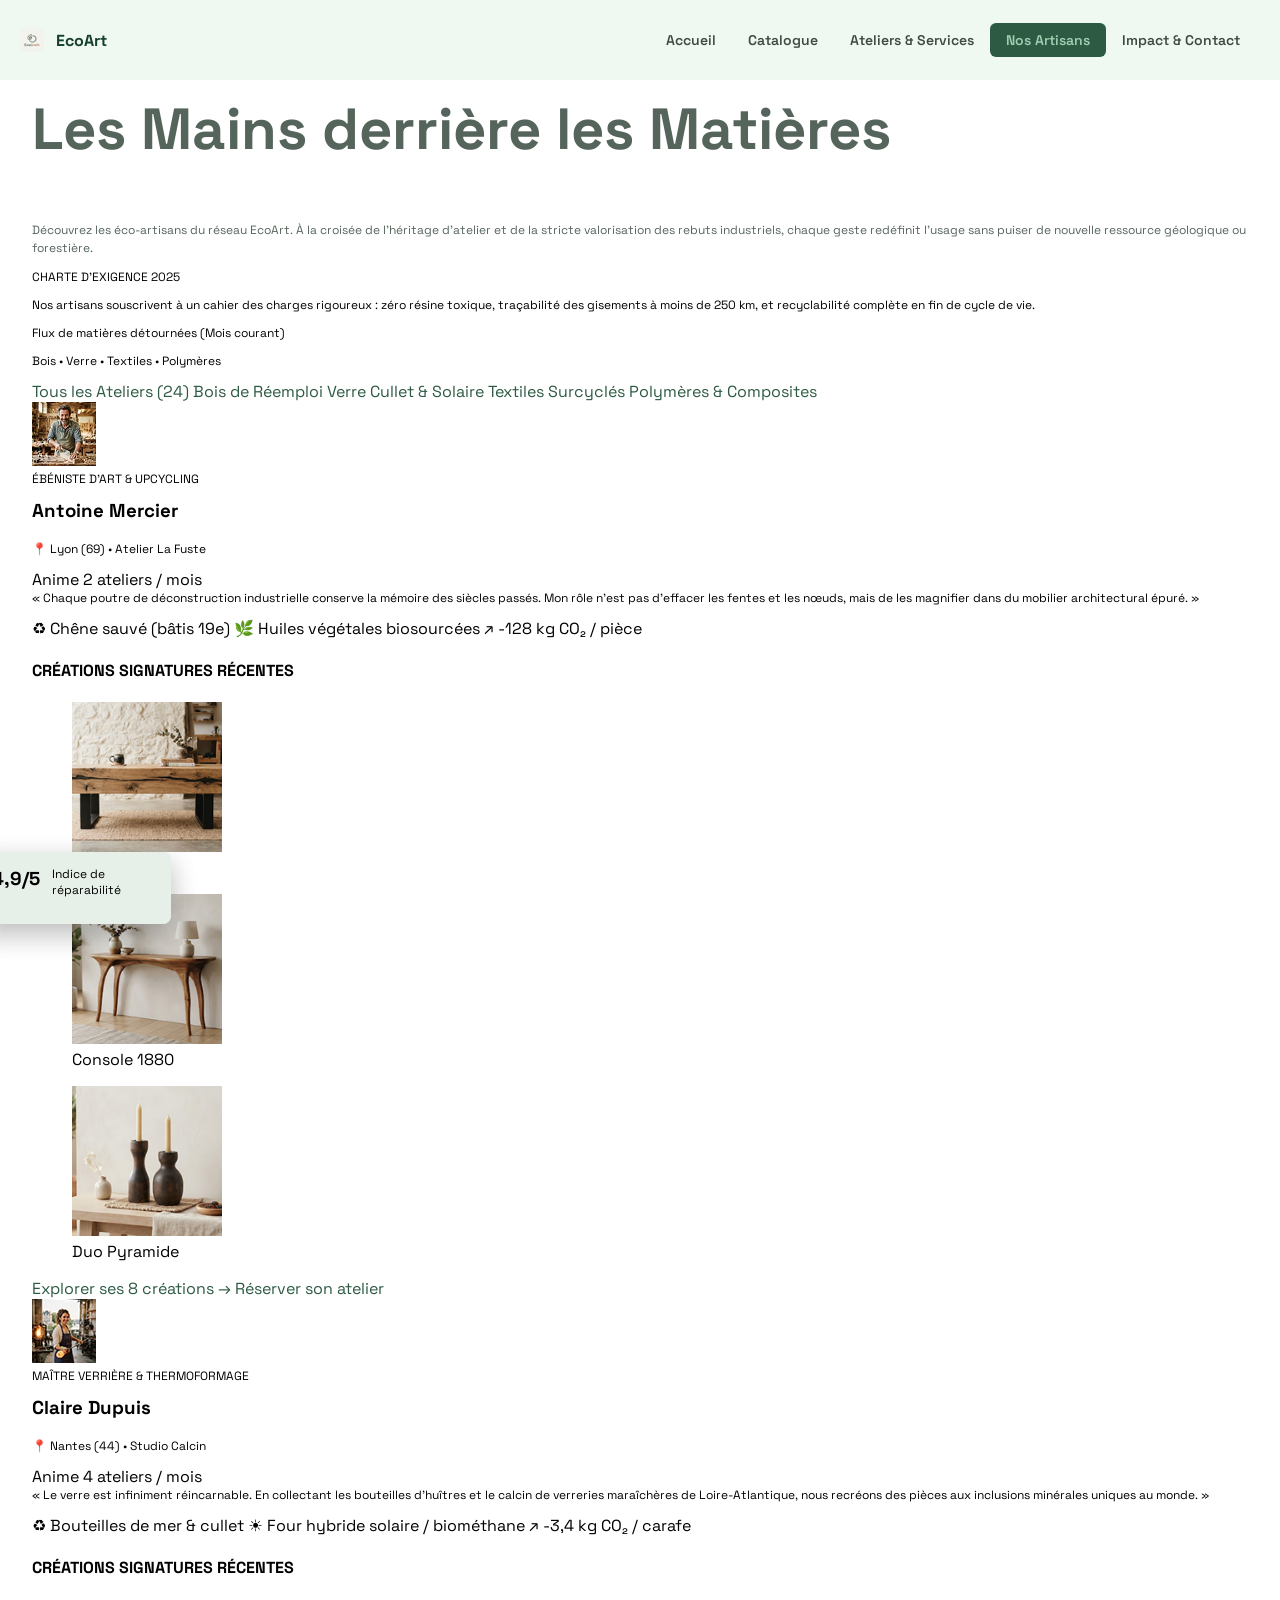
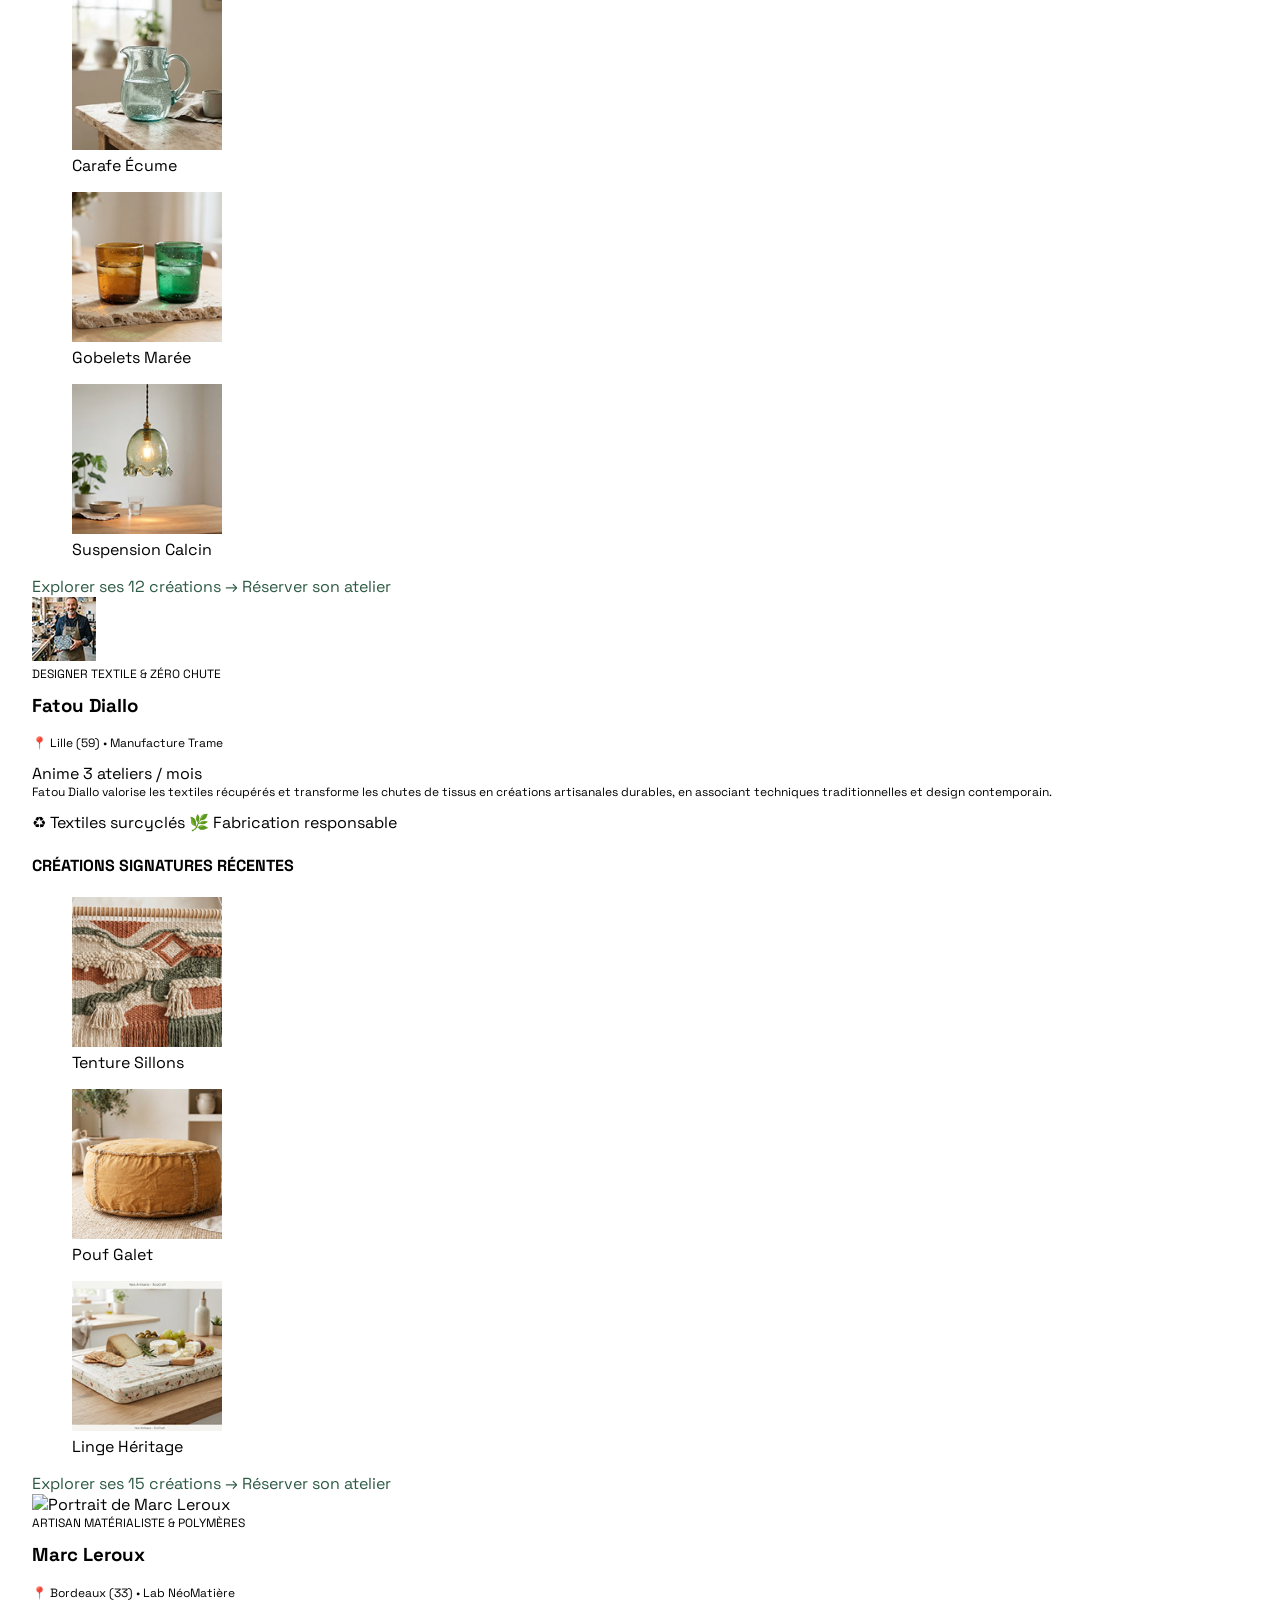
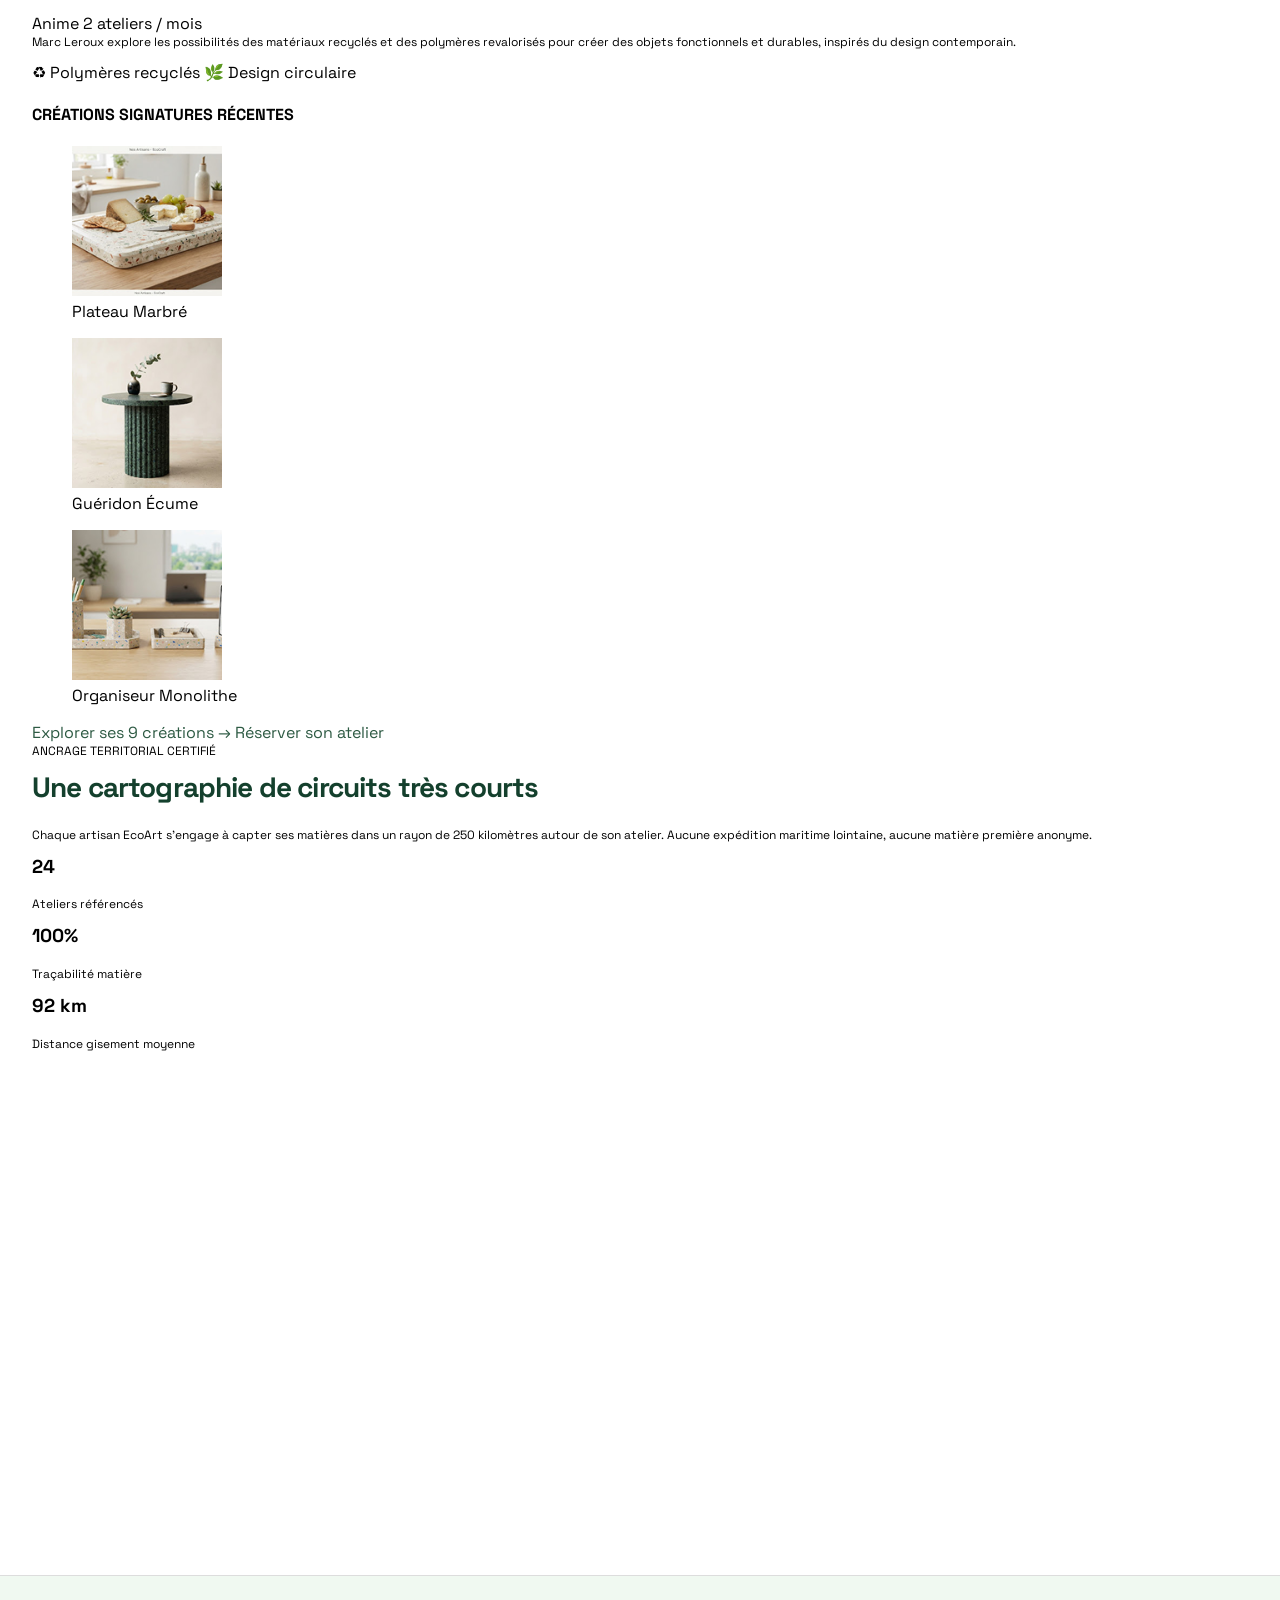
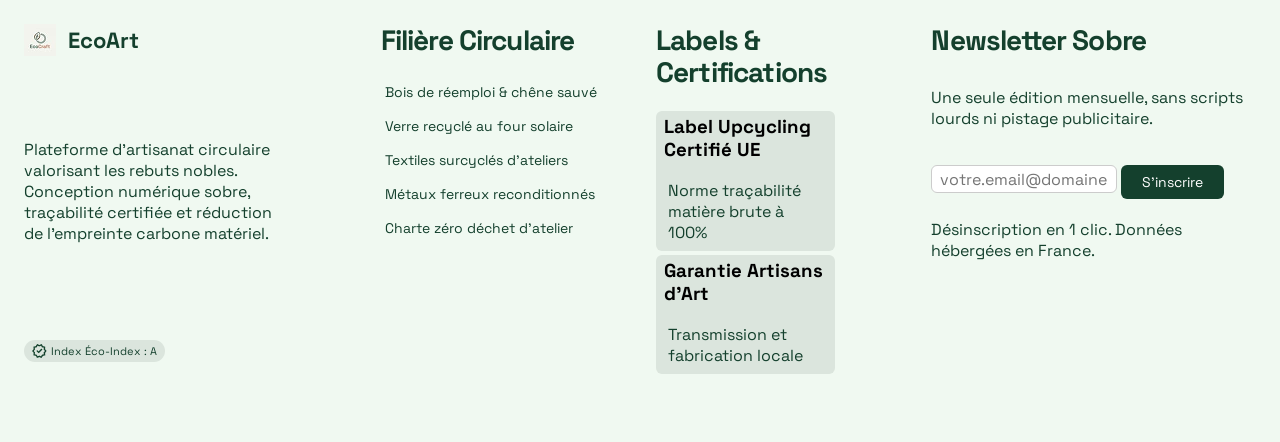
==== commit 2bcb5155: "Merge branch 'main' of https://github.com/medlaksai/EcoArt-Website into feature/contact" ====
--- a/artisans.html
+++ b/artisans.html
@@ -5,13 +5,9 @@
 <head>
     <meta charset="UTF-8">
     <meta name="viewport" content="width=device-width, initial-scale=1.0">
-    <meta name="description" content="Découvrez les artisans EcoArt et leurs créations écoresponsables.">
-
-    <title>Nos Artisans - EcoArt</title>
-
-    <link rel="preconnect" href="https://fonts.googleapis.com">
-    <link rel="preconnect" href="https://fonts.gstatic.com" crossorigin>
-    <link href="https://fonts.googleapis.com/css2?family=Space+Grotesk:wght@400;500;700&display=swap" rel="stylesheet">
+    <meta name="description" content="Découvrez les artisans écoresponsables EcoArt et leurs créations.">
+
+    <title>Nos Artisans | EcoArt</title>
 
     <link rel="stylesheet" href="CSS/variables.css">
     <link rel="stylesheet" href="CSS/style.css">
@@ -21,7 +17,7 @@
 
 <body>
 
-    <!-- Header -->
+    <!-- ================= NAVBAR ================= -->
 
     <header>
         <nav class="nav_bar" aria-label="Navigation principale">
@@ -34,31 +30,31 @@
             <ul>
                 <li><a href="index.html">Accueil</a></li>
                 <li><a href="produits.html">Catalogue</a></li>
-                <li><a href="services.html">Ateliers &amp; Services</a></li>
+                <li><a href="services.html">Ateliers & Services</a></li>
                 <li>
                     <a href="artisans.html" class="active" aria-current="page">
                         Nos Artisans
                     </a>
                 </li>
-                <li><a href="impact.html">Impact &amp; Contact</a></li>
+                <li><a href="impact.html">Impact & Contact</a></li>
             </ul>
 
         </nav>
     </header>
 
-    <!-- Main -->
+
+    <!-- ================= MAIN ================= -->
 
     <main class="artisans-main">
 
-        <!-- Introduction -->
+        <!-- INTRODUCTION ET STATISTIQUES -->
 
         <div class="artisans-intro-container">
 
             <section class="intro">
 
                 <p class="artisans-label">
-                    <img src="assets/icons/Icon-2.png" alt="" class="artisan-icon">
-                    COLLECTIF LOCAL &amp; CIRCULAIRE
+                    ♻ COLLECTIF LOCAL & CIRCULAIRE
                 </p>
 
                 <h1>Les Mains derrière les Matières</h1>
@@ -73,23 +69,15 @@
 
             </section>
 
-            <!-- Statistiques -->
 
             <aside class="artisans-stats">
 
-                <p class="artisans-label">
-                    CHARTE D'EXIGENCE 2025
-                </p>
-
-                <p class="certification">
-                    <img src="assets/icons/Icon-21.png" alt="" class="artisan-icon">
-                    100% Audités
-                </p>
+                <p class="artisans-label">CHARTE D'EXIGENCE 2025</p>
 
                 <p>
                     Nos artisans souscrivent à un cahier des charges rigoureux :
                     zéro résine toxique, traçabilité des gisements à moins de
-                    250 km et recyclabilité complète en fin de cycle de vie.
+                    250 km, et recyclabilité complète en fin de cycle de vie.
                 </p>
 
                 <div class="stats-container">
@@ -106,50 +94,42 @@
 
                 </div>
 
-                <div class="materials-progress">
-
-                    <p>Flux de matières détournées (mois courant)</p>
-
-                    <div
-                        class="progress-bar"
-                        role="img"
-                        aria-label="Répartition illustrative : bois 40%, verre 25%, textiles 20%, polymères 15%"
-                    >
-                        <span class="progress-wood"></span>
-                        <span class="progress-glass"></span>
-                        <span class="progress-textile"></span>
-                        <span class="progress-plastic"></span>
-                    </div>
-
-                    <p class="progress-legend">
-                        Bois · Verre · Textiles · Polymères
-                    </p>
-
-                </div>
+                <p>Flux de matières détournées (Mois courant)</p>
+
+                <p>Bois • Verre • Textiles • Polymères</p>
 
             </aside>
 
         </div>
 
-        <!-- Catégories -->
+
+        <!-- CATÉGORIES -->
 
         <nav class="artisans-categories" aria-label="Catégories d'artisans">
 
-            <a href="#artisans" class="active">Tous les ateliers (24)</a>
-            <a href="#antoine">Bois de réemploi</a>
-            <a href="#claire">Verre cullet &amp; solaire</a>
-            <a href="#fatou">Textiles surcyclés</a>
-            <a href="#marc">Polymères &amp; composites</a>
+            <a href="#artisans" class="active">
+                Tous les Ateliers (24)
+            </a>
+
+            <a href="#antoine">Bois de Réemploi</a>
+
+            <a href="#claire">Verre Cullet & Solaire</a>
+
+            <a href="#fatou">Textiles Surcyclés</a>
+
+            <a href="#marc">Polymères & Composites</a>
 
         </nav>
 
-        <!-- Les artisans -->
-
-        <section class="artisans-section" id="artisans" aria-label="Présentation des artisans">
+
+        <!-- ================= ARTISANS ================= -->
+
+        <section class="artisans-section" id="artisans">
 
             <div class="artisans-grid">
 
-                <!-- Antoine Mercier -->
+
+                <!-- ================= ANTOINE MERCIER ================= -->
 
                 <article class="artisan-card" id="antoine">
 
@@ -159,24 +139,19 @@
                             src="assets/pictures/AM-Artisant01.png"
                             alt="Portrait d'Antoine Mercier"
                             class="artisan-portrait"
-                            width="60"
-                            height="60"
                         >
 
                         <div class="artisan-info">
 
-                            <p>ÉBÉNISTE D'ART &amp; UPCYCLING</p>
+                            <p>ÉBÉNISTE D'ART & UPCYCLING</p>
+
                             <h3>Antoine Mercier</h3>
 
-                            <p>
-                                <img src="assets/icons/Icon-24.png" alt="" class="artisan-icon">
-                                Lyon (69) · Atelier La Fuste
-                            </p>
+                            <p>📍 Lyon (69) • Atelier La Fuste</p>
 
                         </div>
 
                         <span class="artisan-badge">
-                            <img src="assets/icons/Icon-19.png" alt="" class="artisan-icon">
                             Anime 2 ateliers / mois
                         </span>
 
@@ -190,29 +165,19 @@
                     </p>
 
                     <div class="artisan-details">
-
-                        <span>
-                            <img src="assets/icons/Icon-2.png" alt="" class="artisan-icon">
-                            Chêne sauvé (bâtis 19e)
-                        </span>
-
-                        <span>
-                            <img src="assets/icons/Icon-26.png" alt="" class="artisan-icon">
-                            Huiles végétales biosourcées
-                        </span>
-
-                        <span>-128 kg CO₂ / pièce</span>
-
-                    </div>
-
-                    <h4>Créations signatures récentes</h4>
+                        <span>♻ Chêne sauvé (bâtis 19e)</span>
+                        <span>🌿 Huiles végétales biosourcées</span>
+                        <span>↗ -128 kg CO₂ / pièce</span>
+                    </div>
+
+                    <h4>CRÉATIONS SIGNATURES RÉCENTES</h4>
 
                     <div class="artisan-gallery">
 
                         <figure>
                             <img
                                 src="assets/pictures/image_31.png"
-                                alt="Banc en bois recyclé"
+                                alt="Banc brut en bois recyclé"
                                 loading="lazy"
                             >
                             <figcaption>Banc Brut</figcaption>
@@ -221,7 +186,7 @@
                         <figure>
                             <img
                                 src="assets/pictures/image_14.png"
-                                alt="Console en bois de récupération"
+                                alt="Console artisanale en bois"
                                 loading="lazy"
                             >
                             <figcaption>Console 1880</figcaption>
@@ -240,10 +205,11 @@
 
                     <div class="artisan-actions">
 
-                        <a href="produits.html">Explorer ses 8 créations →</a>
+                        <a href="produits.html">
+                            Explorer ses 8 créations →
+                        </a>
 
                         <a href="services.html" class="artisan-button">
-                            <img src="assets/icons/Icon-19.png" alt="" class="artisan-icon">
                             Réserver son atelier
                         </a>
 
@@ -251,7 +217,8 @@
 
                 </article>
 
-                <!-- Claire Dupuis -->
+
+                <!-- ================= CLAIRE DUPUIS ================= -->
 
                 <article class="artisan-card" id="claire">
 
@@ -261,53 +228,39 @@
                             src="assets/pictures/image_22.png"
                             alt="Portrait de Claire Dupuis"
                             class="artisan-portrait"
-                            width="60"
-                            height="60"
                         >
 
                         <div class="artisan-info">
 
-                            <p>MAÎTRE VERRIÈRE &amp; THERMOFORMAGE</p>
+                            <p>MAÎTRE VERRIÈRE & THERMOFORMAGE</p>
+
                             <h3>Claire Dupuis</h3>
 
-                            <p>
-                                <img src="assets/icons/Icon-24.png" alt="" class="artisan-icon">
-                                Nantes (44) · Studio Calcin
-                            </p>
+                            <p>📍 Nantes (44) • Studio Calcin</p>
 
                         </div>
 
                         <span class="artisan-badge">
-                            <img src="assets/icons/Icon-19.png" alt="" class="artisan-icon">
                             Anime 4 ateliers / mois
                         </span>
 
                     </div>
 
                     <p class="artisan-description">
-                        « Le verre est infiniment réincarnable. En collectant
-                        les bouteilles d'huîtres et le calcin de verreries
-                        maraîchères de Loire-Atlantique, nous recréons des
-                        pièces aux inclusions minérales uniques au monde. »
+                        « Le verre est infiniment réincarnable.
+                        En collectant les bouteilles d'huîtres et
+                        le calcin de verreries maraîchères de Loire-Atlantique,
+                        nous recréons des pièces aux inclusions minérales
+                        uniques au monde. »
                     </p>
 
                     <div class="artisan-details">
-
-                        <span>
-                            <img src="assets/icons/Icon-2.png" alt="" class="artisan-icon">
-                            Bouteilles de mer &amp; cullet
-                        </span>
-
-                        <span>
-                            <img src="assets/icons/Icon-26.png" alt="" class="artisan-icon">
-                            Four hybride solaire / biométhane
-                        </span>
-
-                        <span>-3,4 kg CO₂ / carafe</span>
-
-                    </div>
-
-                    <h4>Créations signatures récentes</h4>
+                        <span>♻ Bouteilles de mer & cullet</span>
+                        <span>☀ Four hybride solaire / biométhane</span>
+                        <span>↗ -3,4 kg CO₂ / carafe</span>
+                    </div>
+
+                    <h4>CRÉATIONS SIGNATURES RÉCENTES</h4>
 
                     <div class="artisan-gallery">
 
@@ -323,7 +276,7 @@
                         <figure>
                             <img
                                 src="assets/pictures/image_5.png"
-                                alt="Gobelets en verre recyclé"
+                                alt="Gobelets colorés en verre recyclé"
                                 loading="lazy"
                             >
                             <figcaption>Gobelets Marée</figcaption>
@@ -342,10 +295,11 @@
 
                     <div class="artisan-actions">
 
-                        <a href="produits.html">Explorer ses 12 créations →</a>
+                        <a href="produits.html">
+                            Explorer ses 12 créations →
+                        </a>
 
                         <a href="services.html" class="artisan-button">
-                            <img src="assets/icons/Icon-19.png" alt="" class="artisan-icon">
                             Réserver son atelier
                         </a>
 
@@ -353,7 +307,8 @@
 
                 </article>
 
-                <!-- Fatou Diallo -->
+
+                <!-- ================= FATOU DIALLO ================= -->
 
                 <article class="artisan-card" id="fatou">
 
@@ -363,51 +318,37 @@
                             src="assets/pictures/image_17.png"
                             alt="Portrait de Fatou Diallo"
                             class="artisan-portrait"
-                            width="60"
-                            height="60"
                         >
 
                         <div class="artisan-info">
 
-                            <p>DESIGNER TEXTILE &amp; ZÉRO CHUTE</p>
+                            <p>DESIGNER TEXTILE & ZÉRO CHUTE</p>
+
                             <h3>Fatou Diallo</h3>
 
-                            <p>
-                                <img src="assets/icons/Icon-24.png" alt="" class="artisan-icon">
-                                Lille (59) · Manufacture Trame
-                            </p>
+                            <p>📍 Lille (59) • Manufacture Trame</p>
 
                         </div>
 
                         <span class="artisan-badge">
-                            <img src="assets/icons/Icon-19.png" alt="" class="artisan-icon">
                             Anime 3 ateliers / mois
                         </span>
 
                     </div>
 
                     <p class="artisan-description">
-                        Fatou valorise les textiles récupérés et transforme
-                        les chutes de tissus en créations artisanales durables.
-                        Elle associe techniques traditionnelles et design
-                        contemporain dans son atelier.
+                        Fatou Diallo valorise les textiles récupérés
+                        et transforme les chutes de tissus en créations
+                        artisanales durables, en associant techniques
+                        traditionnelles et design contemporain.
                     </p>
 
                     <div class="artisan-details">
-
-                        <span>
-                            <img src="assets/icons/Icon-2.png" alt="" class="artisan-icon">
-                            Textiles surcyclés
-                        </span>
-
-                        <span>
-                            <img src="assets/icons/Icon-26.png" alt="" class="artisan-icon">
-                            Fabrication responsable
-                        </span>
-
-                    </div>
-
-                    <h4>Créations signatures récentes</h4>
+                        <span>♻ Textiles surcyclés</span>
+                        <span>🌿 Fabrication responsable</span>
+                    </div>
+
+                    <h4>CRÉATIONS SIGNATURES RÉCENTES</h4>
 
                     <div class="artisan-gallery">
 
@@ -442,10 +383,11 @@
 
                     <div class="artisan-actions">
 
-                        <a href="produits.html">Explorer ses 15 créations →</a>
+                        <a href="produits.html">
+                            Explorer ses 15 créations →
+                        </a>
 
                         <a href="services.html" class="artisan-button">
-                            <img src="assets/icons/Icon-19.png" alt="" class="artisan-icon">
                             Réserver son atelier
                         </a>
 
@@ -453,60 +395,48 @@
 
                 </article>
 
-                <!-- Marc Leroux -->
+
+                <!-- ================= MARC LEROUX ================= -->
 
                 <article class="artisan-card" id="marc">
 
                     <div class="artisan-heading">
 
                         <img
-                            src="assets/pictures/seondpic.png"
+                            src="assets/pictures/AB6AXU~1.PNG"
                             alt="Portrait de Marc Leroux"
                             class="artisan-portrait"
-                            width="60"
-                            height="60"
                         >
 
                         <div class="artisan-info">
 
-                            <p>ARTISAN MATÉRIALISTE &amp; POLYMÈRES</p>
+                            <p>ARTISAN MATÉRIALISTE & POLYMÈRES</p>
+
                             <h3>Marc Leroux</h3>
 
-                            <p>
-                                <img src="assets/icons/Icon-24.png" alt="" class="artisan-icon">
-                                Bordeaux (33) · Lab NéoMatière
-                            </p>
+                            <p>📍 Bordeaux (33) • Lab NéoMatière</p>
 
                         </div>
 
                         <span class="artisan-badge">
-                            <img src="assets/icons/Icon-19.png" alt="" class="artisan-icon">
                             Anime 2 ateliers / mois
                         </span>
 
                     </div>
 
                     <p class="artisan-description">
-                        Marc explore les possibilités des matériaux recyclés
-                        et des polymères revalorisés pour créer des objets
-                        fonctionnels et durables, inspirés du design contemporain.
+                        Marc Leroux explore les possibilités des matériaux
+                        recyclés et des polymères revalorisés pour créer
+                        des objets fonctionnels et durables,
+                        inspirés du design contemporain.
                     </p>
 
                     <div class="artisan-details">
-
-                        <span>
-                            <img src="assets/icons/Icon-2.png" alt="" class="artisan-icon">
-                            Polymères recyclés
-                        </span>
-
-                        <span>
-                            <img src="assets/icons/Icon-26.png" alt="" class="artisan-icon">
-                            Design circulaire
-                        </span>
-
-                    </div>
-
-                    <h4>Créations signatures récentes</h4>
+                        <span>♻ Polymères recyclés</span>
+                        <span>🌿 Design circulaire</span>
+                    </div>
+
+                    <h4>CRÉATIONS SIGNATURES RÉCENTES</h4>
 
                     <div class="artisan-gallery">
 
@@ -541,10 +471,11 @@
 
                     <div class="artisan-actions">
 
-                        <a href="produits.html">Explorer ses 9 créations →</a>
+                        <a href="produits.html">
+                            Explorer ses 9 créations →
+                        </a>
 
                         <a href="services.html" class="artisan-button">
-                            <img src="assets/icons/Icon-19.png" alt="" class="artisan-icon">
                             Réserver son atelier
                         </a>
 
@@ -556,14 +487,14 @@
 
         </section>
 
-        <!-- Circuits courts -->
+
+        <!-- ================= CIRCUITS COURTS ================= -->
 
         <section class="artisans-location">
 
             <div class="location-content">
 
                 <p class="artisans-label">
-                    <img src="assets/icons/Icon-24.png" alt="" class="artisan-icon">
                     ANCRAGE TERRITORIAL CERTIFIÉ
                 </p>
 
@@ -572,8 +503,8 @@
                 <p>
                     Chaque artisan EcoArt s'engage à capter ses matières
                     dans un rayon de 250 kilomètres autour de son atelier.
-                    Aucune expédition maritime lointaine, aucune matière
-                    première anonyme.
+                    Aucune expédition maritime lointaine,
+                    aucune matière première anonyme.
                 </p>
 
                 <div class="location-stats">
@@ -597,7 +528,8 @@
 
             </div>
 
-             <!-- GOOGLE MAPS -->
+
+            <!-- GOOGLE MAPS -->
 
             <div class="location-map">
 
@@ -619,21 +551,37 @@
     </main>
 
 
-
-    <!-------------------    Footer Section   ------------------------->
+    <!-- ================= FOOTER ================= -->
+
     <footer>
+
         <div class="footer_section">
+
             <div class="footer_first_div">
-                <a href=""><img src="assets/icons/Logo EcoArt.png" alt="Logo EcoArt">EcoArt</a>
-                <p>Plateforme d'artisanat circulaire valorisant
-                    les rebuts nobles. Conception numérique
-                    sobre, traçabilité certifiée et réduction de
+
+                <a href="index.html">
+                    <img src="assets/icons/Logo EcoArt.png" alt="">
+                    EcoArt
+                </a>
+
+                <p>
+                    Plateforme d'artisanat circulaire valorisant
+                    les rebuts nobles. Conception numérique sobre,
+                    traçabilité certifiée et réduction de
                     l'empreinte carbone matériel.
                 </p>
-                <p class="footer_icon"><img src="assets/icons/Icon-10.png" alt=""><span>Index Éco-Index : A</span></p>
+
+                <p class="footer_icon">
+                    <img src="assets/icons/Icon-10.png" alt="">
+                    <span>Index Éco-Index : A</span>
+                </p>
+
             </div>
+
             <div class="footer_second_div">
+
                 <h2>Filière Circulaire</h2>
+
                 <div>
                     <a href="#">Bois de réemploi & chêne sauvé</a>
                     <a href="#">Verre recyclé au four solaire</a>
@@ -641,47 +589,56 @@
                     <a href="#">Métaux ferreux reconditionnés</a>
                     <a href="#">Charte zéro déchet d'atelier</a>
                 </div>
+
             </div>
+
             <div class="footer_third_div">
+
                 <h2>Labels & Certifications</h2>
+
                 <div>
-                    <h4>Label Upcycling Certifié UE</h3>
+                    <h3>Label Upcycling Certifié UE</h3>
                     <p>Norme traçabilité matière brute à 100%</p>
                 </div>
+
                 <div>
-                    <h4>Garantie Artisans d'Art</h3>
+                    <h3>Garantie Artisans d'Art</h3>
                     <p>Transmission et fabrication locale</p>
                 </div>
+
             </div>
+
             <div class="footer_forth_div">
+
                 <h2>Newsletter Sobre</h2>
-                <p>Une seule édition mensuelle, sans scripts
-                    lourds ni pistage publicitaire.
-                </p>
+
+                <p>
+                    Une seule édition mensuelle,
+                    sans scripts lourds ni pistage publicitaire.
+                </p>
+
                 <div class="input_div">
-                    <input type="text" class="footer_input" placeholder="votre.email@domaine.fr">
-                    <button type="submit" class="footer_submit">S'inscrire</button>
+
+                    <input
+                        type="email"
+                        class="footer_input"
+                        placeholder="votre.email@domaine.fr"
+                        aria-label="Votre adresse e-mail"
+                    >
+
+                    <button type="button" class="footer_submit">
+                        S'inscrire
+                    </button>
+
                 </div>
-                <p>Désinscription en 1 clic. Données hébergées
-                    en France.
-                </p>
+
+                <p>
+                    Désinscription en 1 clic.
+                    Données hébergées en France.
+                </p>
+
             </div>
+
         </div>
 
-
-        <div class="footer_info">
-            <div>
-                <p>© 2025 EcoArt (NextLine client). Tous droits réservés.</p>
-                <p>Hébergement vert basse consommation</p>
-                <p>Tél : +33 (0)1 89 45 20 10</p>
-            </div>
-            <div>
-                <p>Mentions Légales</p>
-                <p>Accessibilité : Conforme RGAA</p>
-                <p>Charte Éco-conception</p>
-            </div>
-        </div>
-    </footer>
-</body>
-
-</html>+        <div class="footer_info"
--- a/CSS/style.css
+++ b/CSS/style.css
@@ -743,9 +743,6 @@
 * {
   box-sizing: border-box;
 }
-.map-card iframe{
-  width: 100%;
-}
 html {
   scroll-behavior: smooth;
 }
@@ -772,7 +769,7 @@
 .page-shell {
   width: min(var(--container-max), calc(100% - 48px));
   margin: auto;
-  padding: var(--space-8) ;
+  padding: var(--space-8) 0;
 }
 .hero {
   margin-bottom: var(--space-5);
@@ -1371,7 +1368,107 @@
   color: var(--color-text-muted);
   font-size: var(--text-xs);
 }
-
+@media (max-width: 850px) {
+  .page-shell {
+    width: min(100% - 32px, 680px);
+    padding: var(--space-7) 0;
+  }
+  .hero-row {
+    display: block;
+  }
+  .audit-stamp {
+    margin-top: var(--space-4);
+    text-align: left;
+  }
+  .metrics {
+    grid-template-columns: repeat(2, 1fr);
+  }
+  .impact-grid,
+  .contact-grid {
+    grid-template-columns: 1fr;
+  }
+  .atelier-panel,
+  .form-panel {
+    padding: var(--space-5);
+  }
+}
+@media (max-width: 520px) {
+  .page-shell {
+    width: calc(100% - 24px);
+    padding: var(--space-6) 0;
+  }
+  .desktop-only {
+    display: none;
+  }
+  .hero h1 {
+    font-size: var(--text-2xl);
+  }
+  .metrics {
+    gap: var(--space-2);
+  }
+  .metric-card {
+    min-height: 175px;
+    padding: var(--space-3);
+  }
+  .metric-card > strong {
+    font-size: 2rem;
+  }
+  .metric-card h2 {
+    font-size: var(--text-xs);
+  }
+  .metric-card > p:last-child {
+    font-size: 10px;
+  }
+  .card {
+    padding: var(--space-4);
+  }
+  .heading-line {
+    display: block;
+  }
+  .badge {
+    display: inline-block;
+    margin-bottom: var(--space-3);
+  }
+  .report-row {
+    display: grid;
+    grid-template-columns: auto 1fr;
+  }
+  .report-row a {
+    grid-column: 2;
+    margin-left: 0;
+  }
+  .form-row {
+    grid-template-columns: 1fr;
+  }
+  .form-panel button {
+    width: 100%;
+  }
+  .reply-note {
+    display: block;
+    margin: var(--space-2) 0 0;
+  }
+  .map-card {
+    height: 250px;
+  }
+  .map-caption {
+    right: var(--space-3);
+    bottom: var(--space-3);
+    left: var(--space-3);
+    width: auto;
+  }
+  .map-paris {
+    font-size: var(--text-lg);
+  }
+  .faq {
+    padding: var(--space-4);
+  }
+  .faq h2 {
+    font-size: var(--text-lg);
+  }
+  .faq summary {
+    font-size: var(--text-xs);
+  }
+}
 .hero-container { background: var(--hero-bg); }
 .hero-area {
   max-width: 1280px;
@@ -1437,7 +1534,7 @@
   overflow: hidden;
   color: var(--color-white);
   box-shadow: 0 10px 24px rgba(20, 64, 44, .15);
-  
+  background: #c79a63; 
 }
 .card-img {
   position: absolute; inset: 0;
@@ -1445,7 +1542,7 @@
   object-fit: cover;
 }
 .card::after { 
-   position: absolute; 
+  content: ""; position: absolute; inset: 0;
   background: linear-gradient(180deg, rgba(0,0,0,0) 45%, rgba(40,28,16,.78) 100%);
 }
 .card-info {
@@ -2397,534 +2494,4 @@
   background: var(--color-brown-dark);
 }
 
-
-
-
-
-
-
-
-
-
-
-
-
-
-
-
-
-
-
-
-
-
-
-
-
-.artisans-main {
-    width: calc(100% - 32px);
-    max-width: var(--container-max);
-    margin: 0 auto;
-    padding: var(--space-6) 0;
-}
-
-.artisans-main img {
-    max-width: 100%;
-}
-
-.artisans-main h1,
-.artisans-main h2,
-.artisans-main h3,
-.artisans-main h4,
-.artisans-main p {
-    margin-top: 0;
-}
-
-/* Introduction */
-
-.artisans-intro-container {
-    display: grid;
-    grid-template-columns: 1fr;
-    gap: var(--space-5);
-    margin-bottom: var(--space-5);
-}
-
-.artisans-main .intro {
-    position: static;
-    width: auto;
-    height: auto;
-    margin: 0;
-    padding: var(--space-4) 0;
-    background: transparent;
-}
-
-.artisans-label {
-    display: flex;
-    align-items: center;
-    gap: var(--space-2);
-    color: var(--color-green-dark);
-    font-size: var(--text-xs);
-    font-weight: var(--weight-bold);
-    letter-spacing: 1px;
-    text-transform: uppercase;
-    margin-bottom: var(--space-4);
-}
-
-.artisans-main .intro h1 {
-    max-width: 700px;
-    margin-bottom: var(--space-5);
-    font-size: var(--text-2xl);
-    font-weight: var(--weight-bold);
-    line-height: var(--line-tight);
-}
-
-.artisans-main .intro p:last-child {
-    max-width: 700px;
-    color: var(--color-text-muted);
-    font-size: var(--text-sm);
-    line-height: var(--line-base);
-}
-
-/* Icons */
-
-.artisans-main .artisan-icon {
-    display: inline-block;
-    width: 15px;
-    height: 15px;
-    object-fit: contain;
-    vertical-align: middle;
-    flex-shrink: 0;
-}
-
-.artisans-main .artisans-label .artisan-icon {
-    width: 17px;
-    height: 17px;
-}
-
-/* Statistics */
-
-.artisans-main .artisans-stats {
-    position: static;
-    width: auto;
-    height: auto;
-    margin: 0;
-    padding: var(--space-5);
-    background-color: var(--color-surface);
-    border: 0;
-    border-radius: var(--radius-md);
-    box-shadow: none;
-}
-
-.artisans-stats > p {
-    color: var(--color-text-muted);
-    font-size: var(--text-sm);
-    line-height: var(--line-base);
-}
-
-.artisans-stats .certification {
-    display: inline-flex;
-    align-items: center;
-    gap: var(--space-2);
-    padding: var(--space-2);
-    background-color: var(--color-left-badge);
-    color: var(--color-green-dark);
-    border-radius: var(--radius-sm);
-    font-size: var(--text-xs);
-    font-weight: var(--weight-bold);
-}
-
-.artisans-main .stats-container {
-    display: grid;
-    grid-template-columns: repeat(2, minmax(0, 1fr));
-    gap: var(--space-2);
-    margin: var(--space-5) 0;
-}
-
-.artisans-main .artisans-stats .stat {
-    position: static;
-    display: flex;
-    flex-direction: column;
-    gap: var(--space-2);
-    width: auto;
-    height: auto;
-    min-width: 0;
-    margin: 0;
-    padding: var(--space-4);
-    background-color: var(--color-white);
-    border: 0;
-    border-radius: var(--radius-sm);
-    box-shadow: none;
-    transform: none;
-}
-
-.artisans-stats .stat h3 {
-    margin: 0;
-    color: var(--color-green-dark);
-    font-size: var(--text-xl);
-    font-weight: var(--weight-bold);
-}
-
-.artisans-stats .stat:nth-child(2) h3 {
-    color: var(--color-brown);
-}
-
-.artisans-stats .stat p {
-    margin: 0;
-    color: var(--color-text-muted);
-    font-size: var(--text-xs);
-}
-
-/* Material progress bar */
-
-.materials-progress {
-    margin-top: var(--space-4);
-}
-
-.materials-progress > p {
-    margin-bottom: var(--space-2);
-    font-size: var(--text-xs);
-    color: var(--color-text-muted);
-}
-
-.progress-bar {
-    display: flex;
-    width: 100%;
-    height: 9px;
-    overflow: hidden;
-    border-radius: var(--radius-pill);
-    background-color: var(--color-border);
-}
-
-.progress-bar span {
-    display: block;
-    height: 100%;
-}
-
-.progress-wood {
-    width: 40%;
-    background-color: var(--color-green-dark);
-}
-
-.progress-glass {
-    width: 25%;
-    background-color: var(--color-green-light);
-}
-
-.progress-textile {
-    width: 20%;
-    background-color: var(--color-brown);
-}
-
-.progress-plastic {
-    width: 15%;
-    background-color: var(--color-salmon);
-}
-
-.materials-progress .progress-legend {
-    margin-top: var(--space-2);
-    font-size: var(--text-xs);
-    color: var(--color-text-muted);
-}
-
-
-.artisans-main .artisans-categories {
-    display: flex;
-    flex-wrap: wrap;
-    gap: var(--space-2);
-    margin-bottom: var(--space-6);
-}
-
-.artisans-categories a {
-    display: inline-flex;
-    align-items: center;
-    justify-content: center;
-    min-height: var(--tap-size);
-    padding: var(--space-2) var(--space-4);
-    background-color: var(--color-surface);
-    border: 1px solid var(--color-border);
-    border-radius: var(--radius-pill);
-    color: var(--color-text);
-    font-size: var(--text-xs);
-    font-weight: var(--weight-medium);
-    text-decoration: none;
-}
-
-.artisans-categories a.active,
-.artisans-categories a:hover {
-    background-color: var(--color-green-dark);
-    color: var(--color-white);
-}
-
-
-.artisans-main .artisans-section {
-    margin-bottom: var(--space-6);
-}
-
-.artisans-main .artisans-grid {
-    display: grid;
-    grid-template-columns: minmax(0, 1fr);
-    gap: var(--space-5);
-}
-
-.artisans-main .artisan-card {
-    display: flex;
-    flex-direction: column;
-    min-width: 0;
-    width: 100%;
-    height: auto;
-    margin: 0;
-    padding: var(--space-5);
-    background-color: var(--color-surface);
-    border: 0;
-    border-radius: var(--radius-md);
-    box-shadow: none;
-}
-
-.artisans-main .artisan-heading {
-    display: flex;
-    align-items: center;
-    gap: var(--space-3);
-    margin-bottom: var(--space-5);
-}
-
-.artisans-main .artisan-portrait {
-    display: block;
-    width: 60px;
-    height: 60px;
-    object-fit: cover;
-    border-radius: var(--radius-sm);
-    flex-shrink: 0;
-}
-
-.artisans-main .artisan-info {
-    flex: 1;
-    min-width: 0;
-}
-
-.artisan-info > p:first-child {
-    margin-bottom: var(--space-1);
-    color: var(--color-brown);
-    font-size: var(--text-xs);
-    font-weight: var(--weight-bold);
-}
-
-.artisan-info h3 {
-    margin-bottom: var(--space-1);
-    font-size: var(--text-lg);
-    font-weight: var(--weight-bold);
-    line-height: var(--line-tight);
-}
-
-.artisan-info > p:last-child {
-    margin-bottom: 0;
-    color: var(--color-text-muted);
-    font-size: var(--text-xs);
-}
-
-.artisan-badge {
-    display: none;
-    align-items: center;
-    gap: var(--space-1);
-    padding: var(--space-2);
-    background-color: var(--color-green-dark);
-    color: var(--color-white);
-    border-radius: var(--radius-pill);
-    font-size: var(--text-xs);
-    white-space: nowrap;
-}
-
-.artisan-description {
-    margin-bottom: var(--space-4);
-    color: var(--color-text-muted);
-    font-size: var(--text-sm);
-    line-height: var(--line-base);
-}
-
-
-.artisans-main .artisan-details {
-    display: flex;
-    flex-wrap: wrap;
-    gap: var(--space-2);
-    margin-bottom: var(--space-5);
-}
-
-.artisan-details span {
-    display: inline-flex;
-    align-items: center;
-    gap: var(--space-1);
-    padding: var(--space-2);
-    background-color: var(--color-left-badge);
-    color: var(--color-green-dark);
-    border-radius: var(--radius-sm);
-    font-size: var(--text-xs);
-}
-
-.artisan-details span:last-child {
-    background-color: var(--color-salmon-soft);
-    color: var(--color-brown);
-}
-
-.artisan-card h4 {
-    margin-bottom: var(--space-3);
-    font-size: var(--text-xs);
-    font-weight: var(--weight-bold);
-    text-transform: uppercase;
-    letter-spacing: 0.5px;
-}
-
-
-.artisans-main .artisan-gallery {
-    display: grid;
-    grid-template-columns: repeat(3, minmax(0, 1fr));
-    gap: var(--space-2);
-    margin-bottom: var(--space-5);
-}
-
-.artisans-main .artisan-gallery figure {
-    position: relative;
-    min-width: 0;
-    margin: 0;
-    overflow: hidden;
-    border-radius: var(--radius-sm);
-}
-
-.artisans-main .artisan-gallery img {
-    display: block;
-    width: 100%;
-    height: 110px;
-    object-fit: cover;
-}
-
-.artisan-gallery figcaption {
-    position: absolute;
-    bottom: var(--space-1);
-    left: var(--space-1);
-    max-width: calc(100% - 8px);
-    padding: var(--space-1);
-    background-color: rgba(255, 255, 255, 0.9);
-    color: var(--color-text);
-    border-radius: var(--radius-sm);
-    font-size: 10px;
-}
-
-
-.artisans-main .artisan-actions {
-    display: flex;
-    flex-wrap: wrap;
-    align-items: center;
-    justify-content: space-between;
-    gap: var(--space-3);
-    margin-top: auto;
-    padding-top: var(--space-4);
-    border-top: 1px solid var(--color-border);
-}
-
-.artisan-actions a {
-    color: var(--color-green-dark);
-    font-size: var(--text-xs);
-    font-weight: var(--weight-bold);
-    text-decoration: none;
-}
-
-.artisan-actions a:hover {
-    text-decoration: underline;
-}
-
-.artisan-actions .artisan-button {
-    display: inline-flex;
-    align-items: center;
-    justify-content: center;
-    gap: var(--space-2);
-    min-height: var(--tap-size);
-    padding: var(--space-2) var(--space-4);
-    background-color: var(--color-brown);
-    color: var(--color-white);
-    border-radius: var(--radius-sm);
-}
-
-.artisan-actions .artisan-button:hover {
-    background-color: var(--color-brown-dark);
-    text-decoration: none;
-}
-
-
-.artisans-main .artisans-location {
-    display: grid;
-    grid-template-columns: minmax(0, 1fr);
-    gap: var(--space-5);
-    align-items: center;
-    margin-bottom: var(--space-6);
-    padding: var(--space-5);
-    background-color: var(--color-surface);
-    border: 0;
-    border-radius: var(--radius-md);
-}
-
-.location-content h2 {
-    max-width: 500px;
-    margin-bottom: var(--space-4);
-    font-size: var(--text-xl);
-    line-height: var(--line-tight);
-}
-
-.location-content > p {
-    color: var(--color-text-muted);
-    font-size: var(--text-sm);
-    line-height: var(--line-base);
-}
-
-.artisans-main .location-stats {
-    display: grid;
-    grid-template-columns: repeat(3, minmax(0, 1fr));
-    gap: var(--space-3);
-    margin-top: var(--space-5);
-}
-
-.location-stats h3 {
-    margin-bottom: var(--space-1);
-    color: var(--color-green-dark);
-    font-size: var(--text-xl);
-    font-weight: var(--weight-bold);
-}
-
-.location-stats > div:nth-child(2) h3 {
-    color: var(--color-brown);
-}
-
-.location-stats p {
-    font-size: var(--text-xs);
-    color: var(--color-text-muted);
-}
-
-
-.artisans-main .location-map {
-    display: flex;
-    align-items: center;
-    justify-content: center;
-    width: 100%;
-    min-width: 0;
-    min-height: 240px;
-    padding: var(--space-3);
-    background-color: var(--color-white);
-    border-radius: var(--radius-md);
-    overflow: hidden;
-}
-
-.artisans-main .location-map iframe {
-    display: block;
-    width: 100%;
-    height: 280px;
-    border: 0;
-    border-radius: var(--radius-sm);
-}
-
-
-
-a:focus-visible,
-button:focus-visible,
-input:focus-visible {
-    outline: 3px solid var(--color-focus);
-    outline-offset: 3px;
-}
-
-
+/*page services
--- a/CSS/responsive.css
+++ b/CSS/responsive.css
@@ -1,3 +1,4 @@
+
 @media (min-width: 1025px) {
     .menu-icon {
         display: none;
@@ -86,12 +87,10 @@
         align-items: center;
         gap: var(--space-7);
     }
-
     .filter_tags p {
         margin: 0;
         align-items: center;
     }
-
     .tags_container {
         flex-wrap: nowrap;
     }
@@ -183,917 +182,183 @@
     .footer_section {
         grid-template-columns: repeat(2, 1fr);
     }
-
-    .hero-area {
-        grid-template-columns: 1fr;
-        gap: 36px;
-        padding: 72px 20px 40px;
-    }
-
-    .h1-hero {
-        font-size: clamp(32px, 8vw, 42px);
-        line-height: 1.2;
-        margin: 18px 0 14px;
-    }
-
-    .hero-p {
-        font-size: 15px;
-        line-height: 1.7;
-    }
-
-    .badge-hero {
-        font-size: 10px;
-        padding: 6px 12px;
-    }
-
-    .actions-btn {
-        gap: 12px;
-        margin: 24px 0;
-    }
-
-    .btn {
-        min-height: 46px;
-        height: auto;
-        padding: 13px 18px;
-        font-size: 12px;
-    }
-
-    .trust-badges {
-        gap: 14px 18px;
-        padding-left: 0;
-        margin-top: 20px;
-    }
-
-    .trust-badges li {
-        font-size: 11px;
-    }
-
-    .card {
-        height: 460px;
-        width: 100%;
-        border-radius: 8px;
-    }
-
-    .card-info {
-        left: 18px;
-        right: 18px;
-        bottom: 18px;
-    }
-
-    .card h2 {
-        font-size: 18px;
-    }
-
-    .card-meta {
-        padding-left: 0;
-        gap: 12px;
-        font-size: 12px;
-    }
-
-    .stat {
-        left: 12px;
-        bottom: 12px;
-        max-width: 180px;
-        padding: 12px;
-        gap: 10px;
-    }
-
-    .stat strong {
-        font-size: 16px;
-    }
-
-    .stat {
-        position: static;
-        display: flex;
-        align-items: center;
-        gap: 12px;
-        background: var(--color-small-nav);
-        padding: 14px 16px;
-        border-radius: 8px;
-        box-shadow: 0 10px 28px rgba(0, 0, 0, .14);
-        max-width: none;
-        margin-top: 16px;
-    }
-
-    .stat-icon {
-        width: 32px;
-        height: 40px;
-        flex: none;
-        display: grid;
-        place-items: center;
-        background: var(--color-left-badge-icon);
-        border-radius: 4px;
-        color: var(--forest);
-    }
-
-    .stat-icon svg {
-        width: 18px;
-        height: 18px;
-    }
-
-    .stat strong {
-        display: block;
-        font-size: 18px;
-        color: var(--forest);
-        line-height: 1.2;
-    }
-
-    .stat span {
-        font-size: 11px;
-        line-height: 1.3;
-        color: var(--text);
-        display: block;
-    }
-
-    .statss {
-        max-width: 1400px;
-        margin: 0 auto;
-        padding: 24px 16px;
-    }
-
-    .statss-card {
-        display: grid;
-        grid-template-columns: 1fr;
-        align-items: center;
-        background: var(--color-small-nav);
-        border-radius: 12px;
-        box-shadow: 0 2px 6px rgba(20, 64, 44, .08);
-        padding: 8px 0;
-    }
-
-    .statt-item {
-        display: flex;
-        align-items: center;
-        gap: 16px;
-        padding: 20px 20px;
-        height: 100%;
-    }
-
-    .statt-item+.statt-item {
-        border-top: 1px solid var(--divider);
-    }
-
-    .statt-icon {
-        flex: none;
-        width: 48px;
-        height: 48px;
-        display: grid;
-        place-items: center;
-        background: var(--icon-bg);
-        border-radius: 8px;
-    }
-
-    .statt-icon img {
-        width: 28px;
-        height: 28px;
-    }
-
-    .statt-icon--1 {
-        color: var(--forest);
-    }
-
-    .statt-icon--2 {
-        color: var(--clay);
-    }
-
-    .statt-icon--3 {
-        color: var(--green);
-    }
-
-    .statt-number {
-        font-size: 36px;
-        font-weight: 700;
-        line-height: 1;
-        letter-spacing: -.02em;
-        margin-bottom: 8px;
-    }
-
-    .statt-number--1 {
-        color: var(--forest);
-    }
-
-    .statt-number--2 {
-        color: var(--color-green-dark);
-    }
-
-    .statt-number--3 {
-        color: #2D5A43;
-    }
-
-    .statt-title {
-        font-size: 18px;
-        font-weight: 500;
-        line-height: 1.4;
-        color: var(--text-font);
-    }
-
-    .statt-desc {
-        font-size: 14px;
-        line-height: 1.45;
-        margin-top: .5px;
-    }
-
-    .home-body {
-        background-color: #F2FCF4;
-    }
-
-    .second-section {
-        max-width: 1128px;
-        margin: 0 auto;
-        padding: 40px 16px;
-    }
-
-    .sec-head {
+ .hero-area { grid-template-columns: 1fr; gap: 36px; padding: 72px 20px 40px;}
+  .h1-hero {font-size: clamp(32px, 8vw, 42px); line-height: 1.2; margin: 18px 0 14px;}
+  .hero-p {font-size: 15px; line-height: 1.7;}
+  .badge-hero {font-size: 10px; padding: 6px 12px;}
+  .actions-btn {gap: 12px; margin: 24px 0;}
+  .btn { min-height: 46px; height: auto; padding: 13px 18px; font-size: 12px; }
+  .trust-badges {gap: 14px 18px;padding-left: 0;margin-top: 20px;}
+  .trust-badges li {font-size: 11px;}
+  .card { height: 460px; width: 100%; border-radius: 8px;}
+  .card-info { left: 18px; right: 18px; bottom: 18px;}
+  .card h2 {font-size: 18px;}
+  .card-meta { padding-left: 0; gap: 12px; font-size: 12px;}
+  .stat {left: 12px;bottom: 12px;max-width: 180px;padding: 12px;gap: 10px;}
+  .stat strong {font-size: 16px; }
+   .stat {
+  position: static;
+  display: flex; align-items: center; gap: 12px;
+  background: var(--color-small-nav);
+  padding: 14px 16px;
+  border-radius: 8px;
+  box-shadow: 0 10px 28px rgba(0,0,0,.14);
+  max-width: none;
+  margin-top: 16px;
+}
+.stat-icon {
+  width: 32px; height: 40px; flex: none;
+  display: grid; place-items: center;
+  background: var(--color-left-badge-icon); border-radius: 4px; color: var(--forest);
+}
+.stat-icon svg { width: 18px; height: 18px; }
+.stat strong { display: block; font-size: 18px; color: var(--forest); line-height: 1.2; }
+.stat span { font-size: 11px; line-height: 1.3; color: var(--text); display: block; }
+
+.statss { max-width: 1400px; margin: 0 auto; padding: 24px 16px; }
+.statss-card {
+  display: grid; grid-template-columns: 1fr; align-items: center;
+  background: var(--color-small-nav);
+  border-radius: 12px;
+  box-shadow: 0 2px 6px rgba(20, 64, 44, .08);
+  padding: 8px 0;
+}
+.statt-item { display: flex; align-items: center; gap: 16px; padding: 20px 20px; height: 100%; }
+.statt-item + .statt-item { border-top: 1px solid var(--divider); }
+.statt-icon { flex: none; width: 48px; height: 48px; display: grid; place-items: center; background: var(--icon-bg); border-radius: 8px; }
+.statt-icon img { width: 28px; height: 28px; }
+.statt-icon--1 { color: var(--forest); }
+.statt-icon--2 { color: var(--clay); }
+.statt-icon--3 { color: var(--green); }
+.statt-number { font-size: 36px; font-weight: 700; line-height: 1; letter-spacing: -.02em; margin-bottom: 8px; }
+.statt-number--1 { color: var(--forest); }
+.statt-number--2 { color: var(--color-green-dark); }
+.statt-number--3 { color: #2D5A43; }
+.statt-title { font-size: 18px; font-weight: 500; line-height: 1.4; color: var(--text-font); }
+.statt-desc { font-size: 14px; line-height: 1.45; margin-top: .5px; }
+
+.home-body { background-color: #F2FCF4; }
+.second-section { max-width: 1128px; margin: 0 auto; padding: 40px 16px; }
+.sec-head { display: flex; flex-direction: column; align-items: flex-start; gap: 16px; margin-bottom: 24px; }
+.sec-head h2, .sec-center h2 { font-size: 28px; line-height: 1.15; font-weight: 700; color: var(--forest); letter-spacing: -.01em; }
+.sec-center { text-align: center; max-width: 720px; margin: 0 auto 32px; }
+.sec-center p { margin-top: 12px; font-size: 16px; line-height: 1.6; }
+.h2-sm { font-size: 24px !important; }
+.link-arrow { display: inline-flex; align-items: center; gap: 6px; color: var(--forest); font-size: 14px; font-weight: 500; text-decoration: none; white-space: nowrap; }
+.link-arrow svg { width: 16px; height: 16px; }
+.btn-sm { height: 36px; padding: 0 14px; font-size: 13px; gap: 6px; }
+.btn-light { background: var(--color-btn-home3); color: var(--color-btn-home); }
+.chip { position: absolute; top: 12px; left: 12px; background: rgba(0,0,0,.45); color: #fff; font-size: 11px; font-weight: 500; padding: 4px 8px; border-radius: 4px; backdrop-filter: blur(4px); }
+.chip--r { left: auto; right: 12px; }
+.chip--clay { background: var(--clay); text-transform: uppercase; letter-spacing: .05em; font-size: 10px; border-radius: 2px; }
+.pgrid { display: grid; grid-template-columns: 1fr; gap: 16px; }
+.pcard { display: flex; flex-direction: column; background: var(--fcard-bg); border-radius: 12px; overflow: hidden; box-shadow: 0 1px 3px rgba(20,64,44,.08); }
+.pcard-img { position: relative; aspect-ratio: 1 / 1.1; }
+.pcard-img img { display: block; width: 100%; height: 100%; object-fit: cover; }
+.pcard-body { display: flex; flex-direction: column; flex: 1; padding: 16px; }
+.maker { font-size: 11px; font-weight: 500; letter-spacing: .04em; }
+.pcard h3 { font-size: 20px; font-weight: 500; line-height: 1.3; color: var(--ink); margin: 6px 0; }
+.pdesc { font-size: 13px; line-height: 1.5; margin-bottom: 16px; }
+.pfoot { display: flex; justify-content: space-between; align-items: flex-end; margin-top: auto; }
+.plabel { display: block; font-size: 11px; }
+.pfoot strong { font-size: 18px; color: var(--forest); }
+.egrid { display: grid; grid-template-columns: 1fr; gap: 16px; background-color: #F2FCF4; }
+.ecard { background: var(--fcard-bg); border-radius: 12px; padding: 24px 20px; }
+.num { display: grid; place-items: center; width: 36px; height: 36px; border-radius: 6px; background: var(--forest); color: #fff; font-size: 14px; font-weight: 700; margin-bottom: 16px; }
+.ecard:nth-child(2) .num { background: var(--clay); }
+.ecard h3 { font-size: 22px; font-weight: 500; line-height: 1.3; color: var(--ink); margin-bottom: 12px; }
+.ecard p { font-size: 14px; line-height: 1.6; }
+.atelier { display: grid; grid-template-columns: 1fr; background: var(--fcard-bg); border-radius: 12px; overflow: hidden; box-shadow: 0 4px 16px rgba(20,64,44,.08); }
+.atelier-img { position: relative; min-height: 220px; }
+.atelier-img img { position: absolute; inset: 0; width: 100%; height: 100%; object-fit: cover; }
+.atelier-body { padding: 20px; }
+.meta { display: flex; flex-wrap: wrap; gap: 8px 16px; list-style: none; font-size: 12px; font-weight: 500; margin-bottom: 16px; }
+.meta-warn { color: var(--clay); font-weight: 700; }
+.atelier h2 { font-size: 24px; line-height: 1.25; font-weight: 700; color: var(--forest); margin-bottom: 16px; }
+.atelier-body > p { font-size: 15px; line-height: 1.6; margin-bottom: 20px; }
+.includes { background: var(--card-bg); border-radius: 8px; padding: 16px; }
+.includes-title { font-size: 11px; font-weight: 700; letter-spacing: .06em; text-transform: uppercase; color: var(--forest); margin-bottom: 10px; }
+.includes ul { list-style: none; display: grid; gap: 8px; font-size: 13px; }
+.includes li { display: flex; gap: 8px; align-items: flex-start; }
+.includes svg { width: 14px; height: 14px; flex: none; margin-top: 3px; color: var(--green); }
+.tgrid { display: grid; grid-template-columns: 1fr; gap: 16px; }
+.tcard { display: flex; flex-direction: column; background: var(--color-text-on-dark); border-radius: 12px; padding: 20px; }
+.stars { color: var(--clay); letter-spacing: 3px; font-size: 18px; margin-bottom: 12px; }
+.tcard blockquote { font-style: italic; font-size: 14px; line-height: 1.6; margin-bottom: 20px; }
+.tcard figcaption { display: flex; align-items: center; gap: 12px; margin-top: auto; }
+.tcard small { display: block; font-size: 12px; }
+.tcard strong { font-size: 14px; color: var(--ink); }
+.avatar { display: grid; place-items: center; width: 40px; height: 40px; flex: none; border-radius: 12px; font-size: 13px; font-weight: 700; color: var(--forest); }
+.avatar--mint { background: var(--mint); }
+.avatar--salmon { background: var(--salmon); }
+.cta-wrap { background: #1a4a35; padding: 16px; }
+.cta { position: relative; overflow: hidden; max-width: 1400px; margin: 0 auto; background: var(--color-green); border-radius: 12px; padding: 32px 20px; color: #fff; }
+.cta-text { position: relative; z-index: 1; max-width: 640px; }
+.p-settings { color: #B5F0CA; font-size: 11px; }
+.cta h2 { color: var(--color-btn-home3); font-size: 26px; line-height: 1.25; font-weight: 500; margin: 8px 0 16px; }
+.cta-text > p:not(.eyebrow) { color: #d4e8dc; line-height: 1.6; margin-bottom: 24px; }
+.cta .actions { margin: 0; }
+.cta img { display: none; } 
+
+.filieres { max-width: 1400px; margin: 0 auto; padding: 32px 16px 48px; }
+.filieres-header { display: flex; flex-direction: column; align-items: flex-start; gap: 16px; margin-bottom: 32px; }
+.eyebrow { color: var(--color-btn-home); font-size: 12px; font-weight: 700; letter-spacing: .08em; text-transform: uppercase; margin-bottom: 8px; }
+.h2-after-p { color: var(--color-btn-home); }
+.filieres-header h2 { font-size: 28px; line-height: 1.15; font-weight: 700; letter-spacing: -.01em; color: var(--forest); }
+.filieres-intro { max-width: 450px; font-size: 15px; line-height: 1.7; }
+.filieres-grid { display: grid; grid-template-columns: 1fr; gap: 16px; align-items: start; }
+.fcard { display: flex; flex-direction: column; background: #ECF6EE; border-radius: 12px; overflow: hidden; box-shadow: 0 1px 3px rgba(20, 64, 44, .06); }
+.fcard-body { padding: 20px 20px 24px; }
+.fcard img { display: block; width: 100%; height: 200px; object-fit: cover; }
+.fcard-top { display: flex; align-items: center; justify-content: space-between; gap: 8px; margin-bottom: 16px; }
+.pill { display: inline-flex; align-items: center; gap: 4px; height: 22px; padding: 0 10px 0 8px; border-radius: 999px; font-size: 12px; font-weight: 500; letter-spacing: .06em; color: #fff; white-space: nowrap; }
+.pill svg { width: 13px; height: 13px; flex: none; }
+.pill--forest { background: #2a5e45; }
+.pill--clay { background: var(--color-btn-home2); }
+.pill--green { background: #235B3E; }
+.pill--salmon { background: #FD9D80; color: var(--ink); }
+.gisement { font-size: 12px; font-weight: 500; letter-spacing: .06em; color: var(--text); white-space: nowrap; }
+.fcard h3 { font-size: 22px; font-weight: 500; line-height: 1.4; color: var(--ink); margin-bottom: 8px; }
+.fcard p { font-size: 14px; line-height: 1.45; }
+
+
+
+}
+
+/* Tablette */
+@media (min-width: 768px) and (max-width: 1023px) {
+.hero-area { grid-template-columns: 1fr; gap: 36px; padding: 72px 20px 40px; }
+.h1-hero { font-size: clamp(32px, 8vw, 42px); line-height: 1.2; margin: 18px 0 14px; }
+.hero-p { font-size: 15px; line-height: 1.7; }
+.badge-hero { font-size: 10px; padding: 6px 12px; }
+.actions-btn { gap: 12px; margin: 24px 0; }
+.btn { min-height: 46px; height: auto; padding: 13px 18px; font-size: 12px; }
+.trust-badges { gap: 14px 18px; padding-left: 0; margin-top: 20px; }
+.trust-badges li { font-size: 11px; }
+.card { height: 460px; width: 100%; border-radius: 8px; }
+.card-info { left: 18px; right: 18px; bottom: 18px; }
+.card h2 { font-size: 18px; }
+.card-meta { padding-left: 0; gap: 12px; font-size: 12px; }
+.stat { left: 12px; bottom: 12px; max-width: 180px; padding: 12px; gap: 10px; }
+.stat strong { font-size: 16px; }
+.hero-container { grid-template-columns: 1fr; gap: 56px; padding: 64px 32px 72px; }
+    .footer_section{
+        grid-template-columns: 1fr 1fr;
+        gap: var(--space-5) 0;
+    }
+    .footer_info{
         display: flex;
         flex-direction: column;
-        align-items: flex-start;
-        gap: 16px;
-        margin-bottom: 24px;
-    }
-
-    .sec-head h2,
-    .sec-center h2 {
-        font-size: 28px;
-        line-height: 1.15;
-        font-weight: 700;
-        color: var(--forest);
-        letter-spacing: -.01em;
-    }
-
-    .sec-center {
-        text-align: center;
-        max-width: 720px;
-        margin: 0 auto 32px;
-    }
-
-    .sec-center p {
-        margin-top: 12px;
-        font-size: 16px;
-        line-height: 1.6;
-    }
-
-    .h2-sm {
-        font-size: 24px !important;
-    }
-
-    .link-arrow {
-        display: inline-flex;
-        align-items: center;
-        gap: 6px;
-        color: var(--forest);
-        font-size: 14px;
-        font-weight: 500;
-        text-decoration: none;
-        white-space: nowrap;
-    }
-
-    .link-arrow svg {
-        width: 16px;
-        height: 16px;
-    }
-
-    .btn-sm {
-        height: 36px;
-        padding: 0 14px;
-        font-size: 13px;
-        gap: 6px;
-    }
-
-    .btn-light {
-        background: var(--color-btn-home3);
-        color: var(--color-btn-home);
-    }
-
-    .chip {
-        position: absolute;
-        top: 12px;
-        left: 12px;
-        background: rgba(0, 0, 0, .45);
-        color: #fff;
-        font-size: 11px;
-        font-weight: 500;
-        padding: 4px 8px;
-        border-radius: 4px;
-        backdrop-filter: blur(4px);
-    }
-
-    .chip--r {
-        left: auto;
-        right: 12px;
-    }
-
-    .chip--clay {
-        background: var(--clay);
-        text-transform: uppercase;
-        letter-spacing: .05em;
-        font-size: 10px;
-        border-radius: 2px;
-    }
-
-    .pgrid {
-        display: grid;
-        grid-template-columns: 1fr;
-        gap: 16px;
-    }
-
-    .pcard {
-        display: flex;
-        flex-direction: column;
-        background: var(--fcard-bg);
-        border-radius: 12px;
-        overflow: hidden;
-        box-shadow: 0 1px 3px rgba(20, 64, 44, .08);
-    }
-
-    .pcard-img {
-        position: relative;
-        aspect-ratio: 1 / 1.1;
-    }
-
-    .pcard-img img {
-        display: block;
-        width: 100%;
-        height: 100%;
-        object-fit: cover;
-    }
-
-    .pcard-body {
-        display: flex;
-        flex-direction: column;
-        flex: 1;
-        padding: 16px;
-    }
-
-    .maker {
-        font-size: 11px;
-        font-weight: 500;
-        letter-spacing: .04em;
-    }
-
-    .pcard h3 {
-        font-size: 20px;
-        font-weight: 500;
-        line-height: 1.3;
-        color: var(--ink);
-        margin: 6px 0;
-    }
-
-    .pdesc {
-        font-size: 13px;
-        line-height: 1.5;
-        margin-bottom: 16px;
-    }
-
-    .pfoot {
-        display: flex;
-        justify-content: space-between;
-        align-items: flex-end;
-        margin-top: auto;
-    }
-
-    .plabel {
-        display: block;
-        font-size: 11px;
-    }
-
-    .pfoot strong {
-        font-size: 18px;
-        color: var(--forest);
-    }
-
-    .egrid {
-        display: grid;
-        grid-template-columns: 1fr;
-        gap: 16px;
-        background-color: #F2FCF4;
-    }
-
-    .ecard {
-        background: var(--fcard-bg);
-        border-radius: 12px;
-        padding: 24px 20px;
-    }
-
-    .num {
-        display: grid;
-        place-items: center;
-        width: 36px;
-        height: 36px;
-        border-radius: 6px;
-        background: var(--forest);
-        color: #fff;
-        font-size: 14px;
-        font-weight: 700;
-        margin-bottom: 16px;
-    }
-
-    .ecard:nth-child(2) .num {
-        background: var(--clay);
-    }
-
-    .ecard h3 {
-        font-size: 22px;
-        font-weight: 500;
-        line-height: 1.3;
-        color: var(--ink);
-        margin-bottom: 12px;
-    }
-
-    .ecard p {
-        font-size: 14px;
-        line-height: 1.6;
-    }
-
-    .atelier {
-        display: grid;
-        grid-template-columns: 1fr;
-        background: var(--fcard-bg);
-        border-radius: 12px;
-        overflow: hidden;
-        box-shadow: 0 4px 16px rgba(20, 64, 44, .08);
-    }
-
-    .atelier-img {
-        position: relative;
-        min-height: 220px;
-    }
-
-    .atelier-img img {
-        position: absolute;
-        inset: 0;
-        width: 100%;
-        height: 100%;
-        object-fit: cover;
-    }
-
-    .atelier-body {
-        padding: 20px;
-    }
-
-    .meta {
-        display: flex;
-        flex-wrap: wrap;
-        gap: 8px 16px;
-        list-style: none;
-        font-size: 12px;
-        font-weight: 500;
-        margin-bottom: 16px;
-    }
-
-    .meta-warn {
-        color: var(--clay);
-        font-weight: 700;
-    }
-
-    .atelier h2 {
-        font-size: 24px;
-        line-height: 1.25;
-        font-weight: 700;
-        color: var(--forest);
-        margin-bottom: 16px;
-    }
-
-    .atelier-body>p {
-        font-size: 15px;
-        line-height: 1.6;
-        margin-bottom: 20px;
-    }
-
-    .includes {
-        background: var(--card-bg);
-        border-radius: 8px;
-        padding: 16px;
-    }
-
-    .includes-title {
-        font-size: 11px;
-        font-weight: 700;
-        letter-spacing: .06em;
-        text-transform: uppercase;
-        color: var(--forest);
-        margin-bottom: 10px;
-    }
-
-    .includes ul {
-        list-style: none;
-        display: grid;
-        gap: 8px;
-        font-size: 13px;
-    }
-
-    .includes li {
-        display: flex;
-        gap: 8px;
-        align-items: flex-start;
-    }
-
-    .includes svg {
-        width: 14px;
-        height: 14px;
-        flex: none;
-        margin-top: 3px;
-        color: var(--green);
-    }
-
-    .tgrid {
-        display: grid;
-        grid-template-columns: 1fr;
-        gap: 16px;
-    }
-
-    .tcard {
-        display: flex;
-        flex-direction: column;
-        background: var(--color-text-on-dark);
-        border-radius: 12px;
-        padding: 20px;
-    }
-
-    .stars {
-        color: var(--clay);
-        letter-spacing: 3px;
-        font-size: 18px;
-        margin-bottom: 12px;
-    }
-
-    .tcard blockquote {
-        font-style: italic;
-        font-size: 14px;
-        line-height: 1.6;
-        margin-bottom: 20px;
-    }
-
-    .tcard figcaption {
-        display: flex;
-        align-items: center;
-        gap: 12px;
-        margin-top: auto;
-    }
-
-    .tcard small {
-        display: block;
-        font-size: 12px;
-    }
-
-    .tcard strong {
-        font-size: 14px;
-        color: var(--ink);
-    }
-
-    .avatar {
-        display: grid;
-        place-items: center;
-        width: 40px;
-        height: 40px;
-        flex: none;
-        border-radius: 12px;
-        font-size: 13px;
-        font-weight: 700;
-        color: var(--forest);
-    }
-
-    .avatar--mint {
-        background: var(--mint);
-    }
-
-    .avatar--salmon {
-        background: var(--salmon);
-    }
-
-    .cta-wrap {
-        background: #1a4a35;
-        padding: 16px;
-    }
-
-    .cta {
-        position: relative;
-        overflow: hidden;
-        max-width: 1400px;
-        margin: 0 auto;
-        background: var(--color-green);
-        border-radius: 12px;
-        padding: 32px 20px;
-        color: #fff;
-    }
-
-    .cta-text {
-        position: relative;
-        z-index: 1;
-        max-width: 640px;
-    }
-
-    .p-settings {
-        color: #B5F0CA;
-        font-size: 11px;
-    }
-
-    .cta h2 {
-        color: var(--color-btn-home3);
-        font-size: 26px;
-        line-height: 1.25;
-        font-weight: 500;
-        margin: 8px 0 16px;
-    }
-
-    .cta-text>p:not(.eyebrow) {
-        color: #d4e8dc;
-        line-height: 1.6;
-        margin-bottom: 24px;
-    }
-
-    .cta .actions {
-        margin: 0;
-    }
-
-    .cta img {
-        display: none;
-    }
-
-    .filieres {
-        max-width: 1400px;
-        margin: 0 auto;
-        padding: 32px 16px 48px;
-    }
-
-    .filieres-header {
-        display: flex;
-        flex-direction: column;
-        align-items: flex-start;
-        gap: 16px;
-        margin-bottom: 32px;
-    }
-
-    .eyebrow {
-        color: var(--color-btn-home);
-        font-size: 12px;
-        font-weight: 700;
-        letter-spacing: .08em;
-        text-transform: uppercase;
-        margin-bottom: 8px;
-    }
-
-    .h2-after-p {
-        color: var(--color-btn-home);
-    }
-
-    .filieres-header h2 {
-        font-size: 28px;
-        line-height: 1.15;
-        font-weight: 700;
-        letter-spacing: -.01em;
-        color: var(--forest);
-    }
-
-    .filieres-intro {
-        max-width: 450px;
-        font-size: 15px;
-        line-height: 1.7;
-    }
-
-    .filieres-grid {
-        display: grid;
-        grid-template-columns: 1fr;
-        gap: 16px;
-        align-items: start;
-    }
-
-    .fcard {
-        display: flex;
-        flex-direction: column;
-        background: #ECF6EE;
-        border-radius: 12px;
-        overflow: hidden;
-        box-shadow: 0 1px 3px rgba(20, 64, 44, .06);
-    }
-
-    .fcard-body {
-        padding: 20px 20px 24px;
-    }
-
-    .fcard img {
-        display: block;
-        width: 100%;
-        height: 200px;
-        object-fit: cover;
-    }
-
-    .fcard-top {
-        display: flex;
-        align-items: center;
-        justify-content: space-between;
-        gap: 8px;
-        margin-bottom: 16px;
-    }
-
-    .pill {
-        display: inline-flex;
-        align-items: center;
-        gap: 4px;
-        height: 22px;
-        padding: 0 10px 0 8px;
-        border-radius: 999px;
-        font-size: 12px;
-        font-weight: 500;
-        letter-spacing: .06em;
-        color: #fff;
-        white-space: nowrap;
-    }
-
-    .pill svg {
-        width: 13px;
-        height: 13px;
-        flex: none;
-    }
-
-    .pill--forest {
-        background: #2a5e45;
-    }
-
-    .pill--clay {
-        background: var(--color-btn-home2);
-    }
-
-    .pill--green {
-        background: #235B3E;
-    }
-
-    .pill--salmon {
-        background: #FD9D80;
-        color: var(--ink);
-    }
-
-    .gisement {
-        font-size: 12px;
-        font-weight: 500;
-        letter-spacing: .06em;
-        color: var(--text);
-        white-space: nowrap;
-    }
-
-    .fcard h3 {
-        font-size: 22px;
-        font-weight: 500;
-        line-height: 1.4;
-        color: var(--ink);
-        margin-bottom: 8px;
-    }
-
-    .fcard p {
-        font-size: 14px;
-        line-height: 1.45;
-    }
-
-
-
-}
-
-/* Tablette */
-@media (min-width: 768px) and (max-width: 1023px) {
-    .hero-area {
-        grid-template-columns: 1fr;
-        gap: 36px;
-        padding: 72px 20px 40px;
-    }
-
-    .h1-hero {
-        font-size: clamp(32px, 8vw, 42px);
-        line-height: 1.2;
-        margin: 18px 0 14px;
-    }
-
-    .hero-p {
-        font-size: 15px;
-        line-height: 1.7;
-    }
-
-    .badge-hero {
-        font-size: 10px;
-        padding: 6px 12px;
-    }
-
-    .actions-btn {
-        gap: 12px;
-        margin: 24px 0;
-    }
-
-    .btn {
-        min-height: 46px;
-        height: auto;
-        padding: 13px 18px;
-        font-size: 12px;
-    }
-
-    .trust-badges {
-        gap: 14px 18px;
-        padding-left: 0;
-        margin-top: 20px;
-    }
-
-    .trust-badges li {
-        font-size: 11px;
-    }
-
-    .card {
-        height: 460px;
-        width: 100%;
-        border-radius: 8px;
-    }
-
-    .card-info {
-        left: 18px;
-        right: 18px;
-        bottom: 18px;
-    }
-
-    .card h2 {
-        font-size: 18px;
-    }
-
-    .card-meta {
-        padding-left: 0;
-        gap: 12px;
-        font-size: 12px;
-    }
-
-    .stat {
-        left: 12px;
-        bottom: 12px;
-        max-width: 180px;
-        padding: 12px;
-        gap: 10px;
-    }
-
-    .stat strong {
-        font-size: 16px;
-    }
-
-    .hero-container {
-        grid-template-columns: 1fr;
-        gap: 56px;
-        padding: 64px 32px 72px;
-    }
-
-    .footer_section {
-        grid-template-columns: 1fr 1fr;
-        gap: var(--space-5) 0;
-    }
-
-    .footer_info {
-        display: flex;
-        flex-direction: column;
-    }
-/* ========================================= */
-}
-
-/*  Ordinateur portable */
-@media (min-width: 1024px) and (max-width: 1279px) {
-}
-
-
-/*
-   11. TABLETTE : 768px ET PLUS
- */
-
-@media (min-width: 768px) {
-
-    .artisans-main {
-        padding: 40px 24px;
-    }
-
-    .artisans-intro-container {
-        grid-template-columns: 1.5fr 1fr;
-        align-items: start;
-    }
-
-    .intro h1 {
-        font-size: 44px;
-    }
-
-    .artisans-grid {
-        grid-template-columns: repeat(2, minmax(0, 1fr));
-    }
-
-    .artisan-card {
-        padding: 24px;
-    }
-
-    .artisans-location {
-        grid-template-columns: 1fr 1fr;
-        align-items: center;
-        padding: 32px;
-    }
-
-}
-
-
-/* 
-   12. ORDINATEUR : 1024px ET PLUS
- */
-
+    }
+}
 @media (min-width: 1024px) {
 
     .artisans-main {
         padding: 48px 32px;
+    }
+
+    .intro h1 {
+        font-size: 52px;
     }
 
     .artisans-intro-container {
@@ -1101,108 +366,32 @@
         gap: 48px;
     }
 
-    .intro h1 {
-        font-size: 52px;
-    }
-
-    .artisans-grid {
-        grid-template-columns: repeat(2, minmax(0, 1fr));
-        gap: 32px;
-    }
-
-    .artisan-card {
-        padding: 24px;
-    }
-
     .artisan-gallery img {
         height: 130px;
     }
 
+    .artisans-grid {
+        gap: 32px;
+    }
+
     .artisans-location {
-        grid-template-columns: 1fr 1fr;
-        align-items: center;
-        padding: 32px;
         gap: 48px;
     }
 
 }
 
-
-/*
- GRAND ÉCRAN : 1280px ET PLUS
- */
-
 @media (min-width: 1280px) {
-     .artisans-main {
-        width: calc(100% - 64px);
-        padding-top: 40px;
-    }
-
-    .artisans-intro-container {
-        grid-template-columns: minmax(0, 1.65fr) minmax(0, 1fr);
-        gap: 32px;
-    }
-
-    .artisans-main .intro h1 {
-        font-size: 52px;
-    }
-
-    .artisans-main .artisans-grid {
-        grid-template-columns: repeat(2, minmax(0, 1fr));
-    }
-
-    .artisans-main .artisan-card {
-        padding: 24px;
-    }
-
-    .artisan-badge {
-        display: inline-flex;
-    }
-
-    .artisans-main .artisan-gallery img {
-        height: 150px;
-    }
-
-    .artisans-main .artisans-location {
-        grid-template-columns: minmax(0, 1.4fr) minmax(0, 1fr);
-        padding: 32px;
-    }
 
     .artisans-main {
         padding: 56px 32px;
     }
 
-    .artisans-intro-container {
-        grid-template-columns: 1.6fr 1fr;
-        gap: 48px;
-    }
-
     .intro h1 {
         font-size: 58px;
     }
 
-    .artisans-grid {
-        grid-template-columns: repeat(2, minmax(0, 1fr));
-        gap: 32px;
-    }
-
-    .artisan-card {
-        padding: 24px;
-    }
-
     .artisan-gallery img {
         height: 150px;
     }
 
-}
-
-
-
-
-
-
-
-
-
-
-/* media  */+}
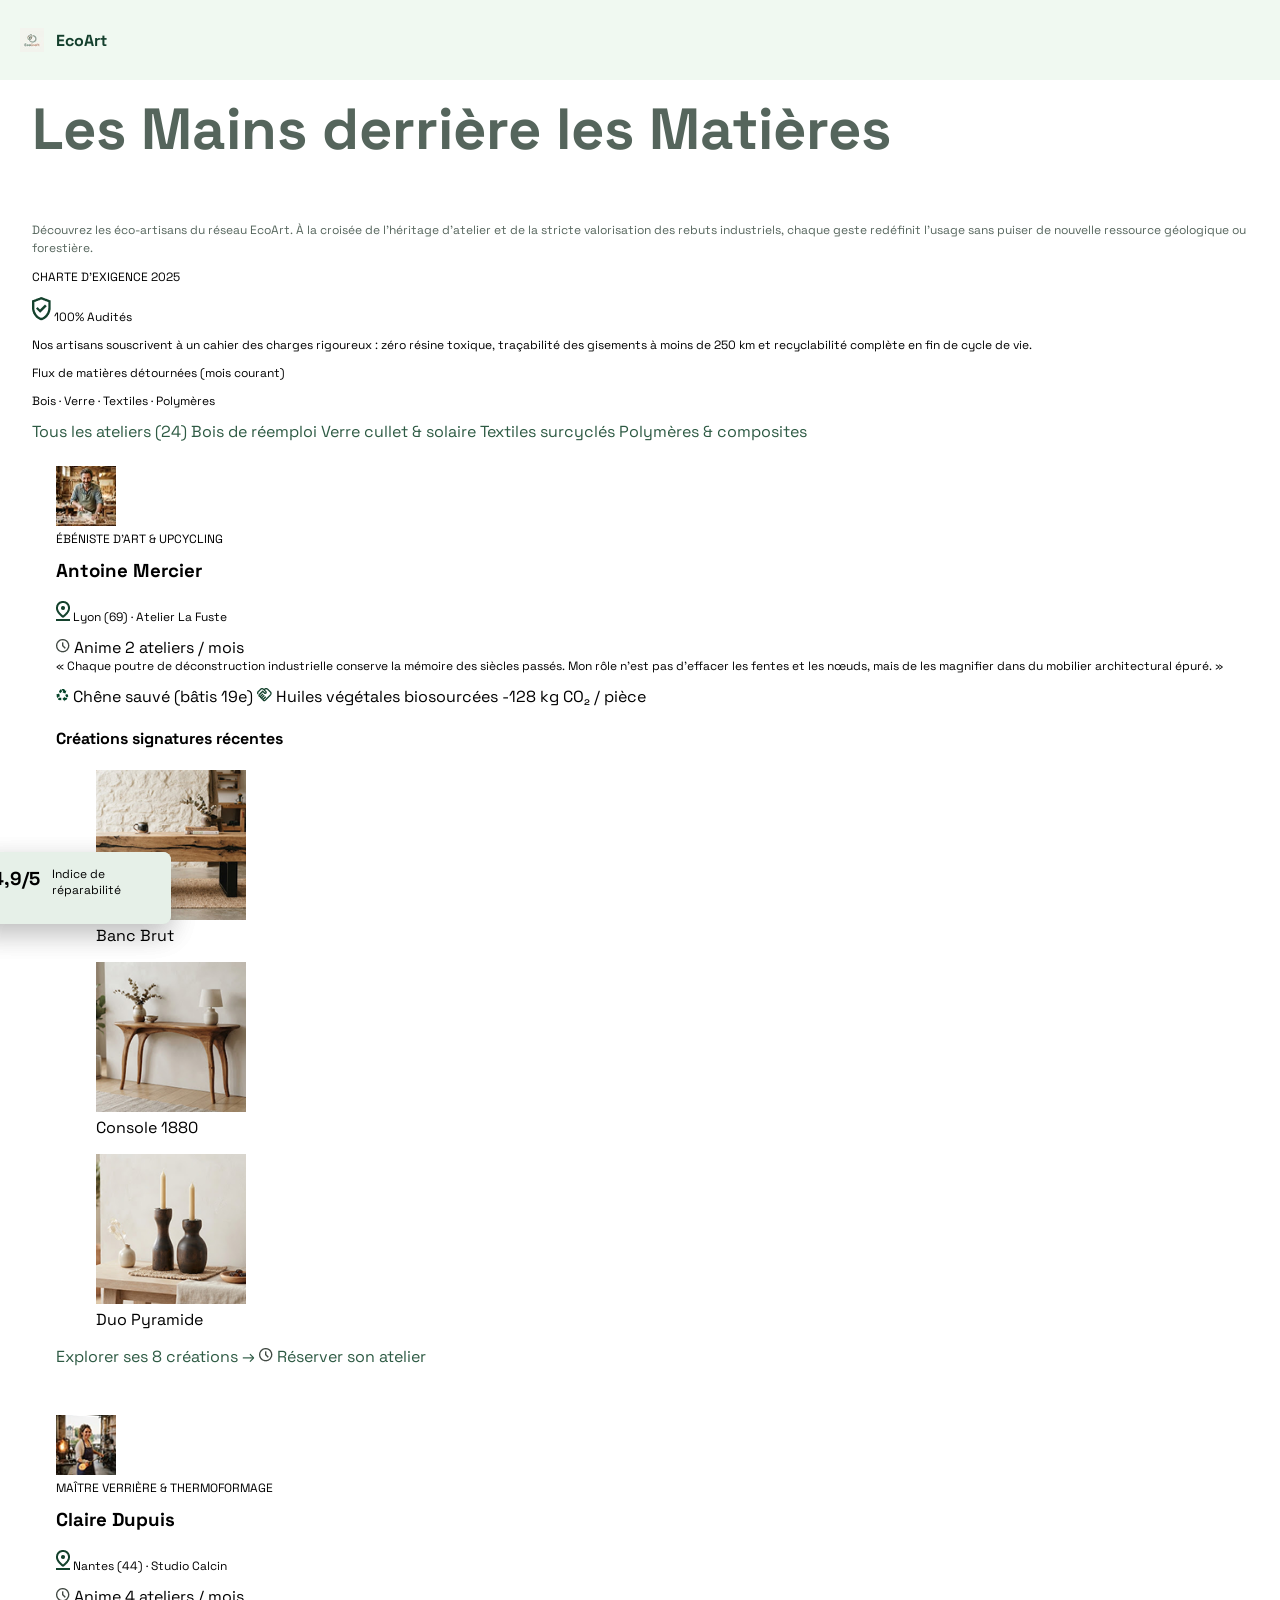
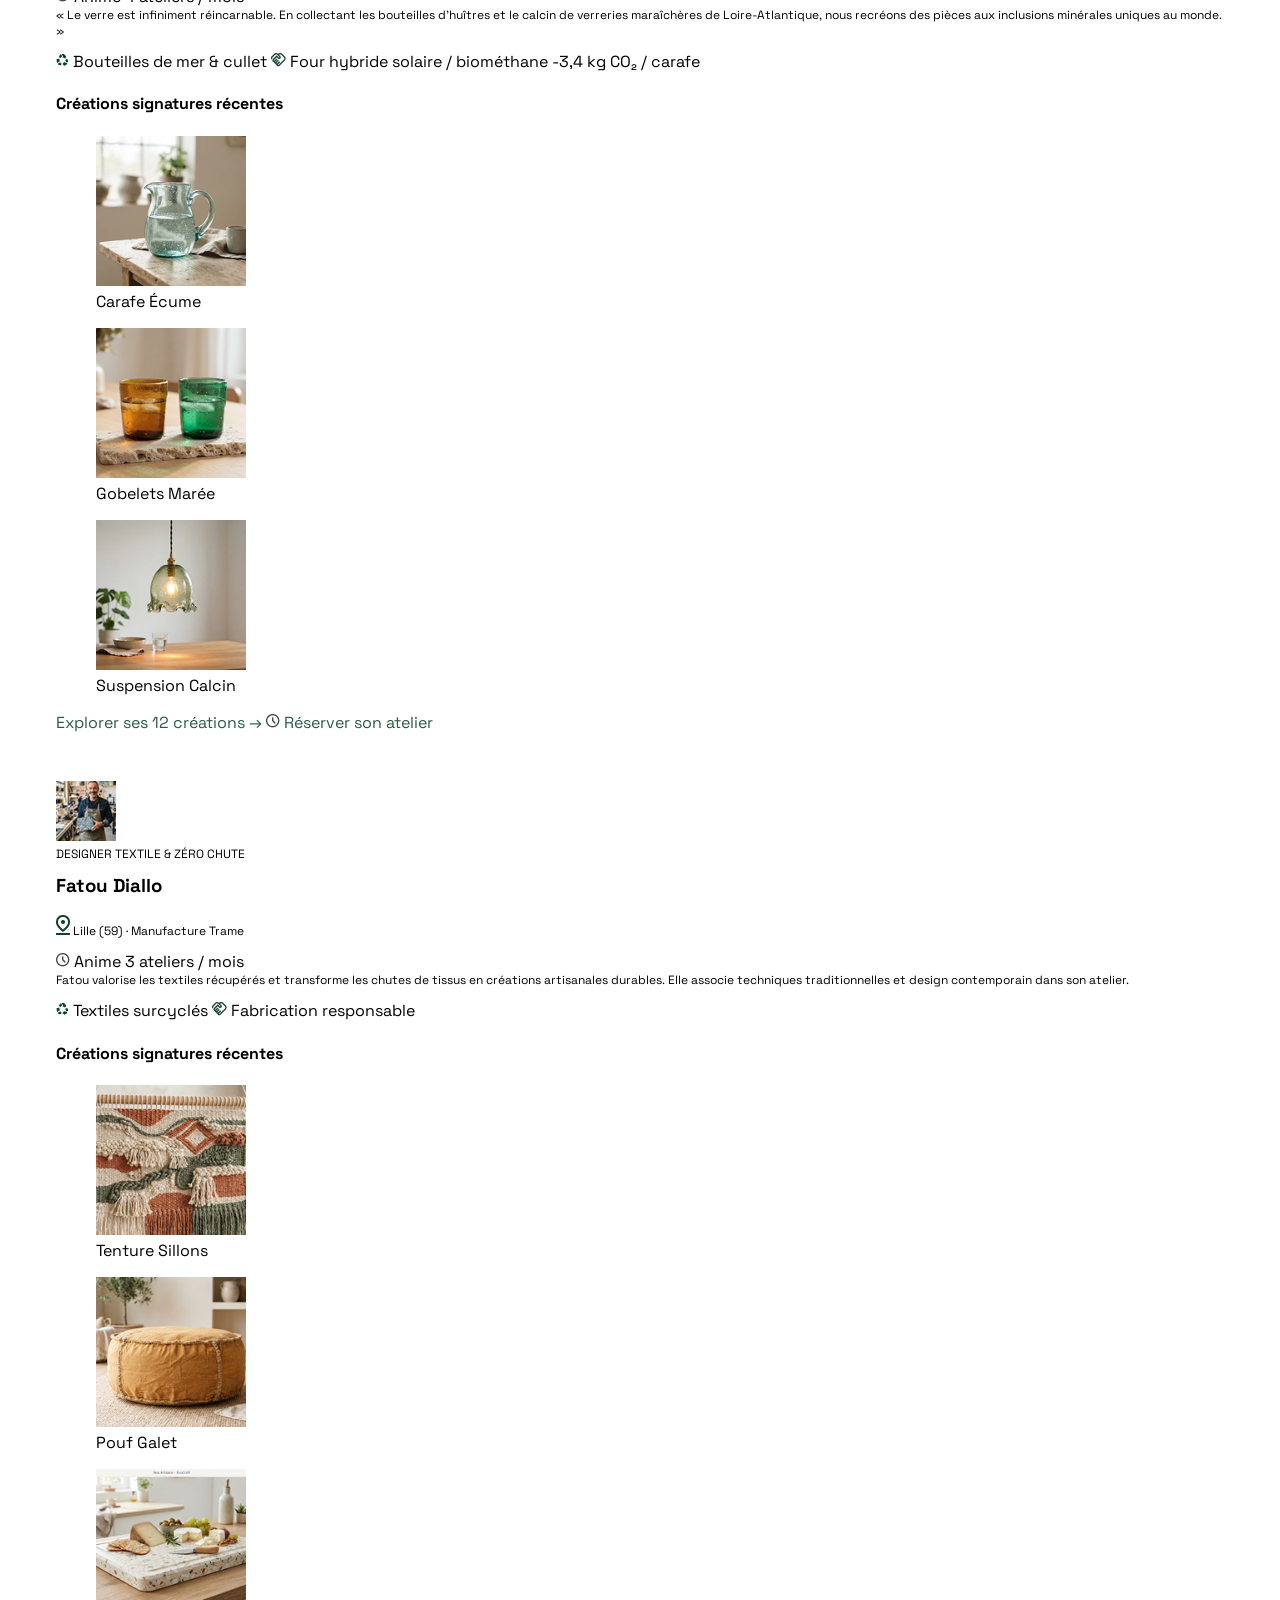
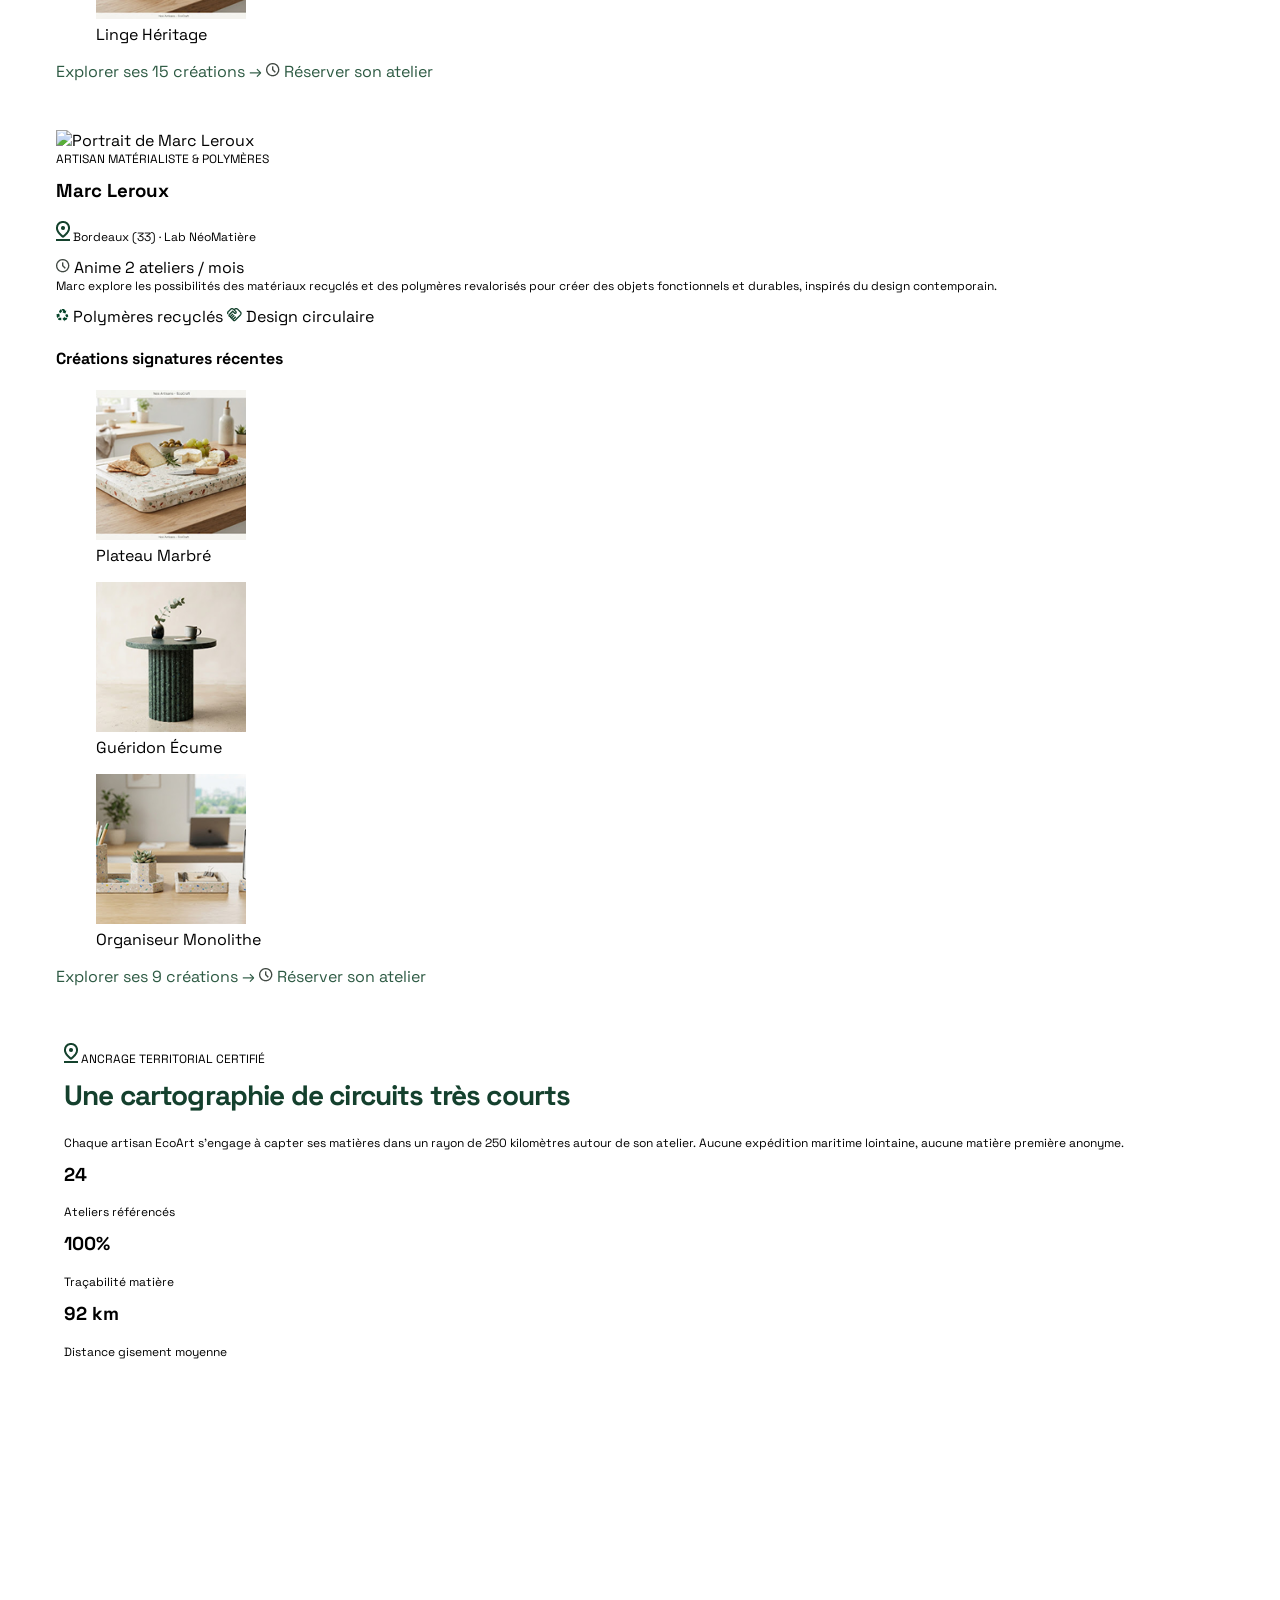
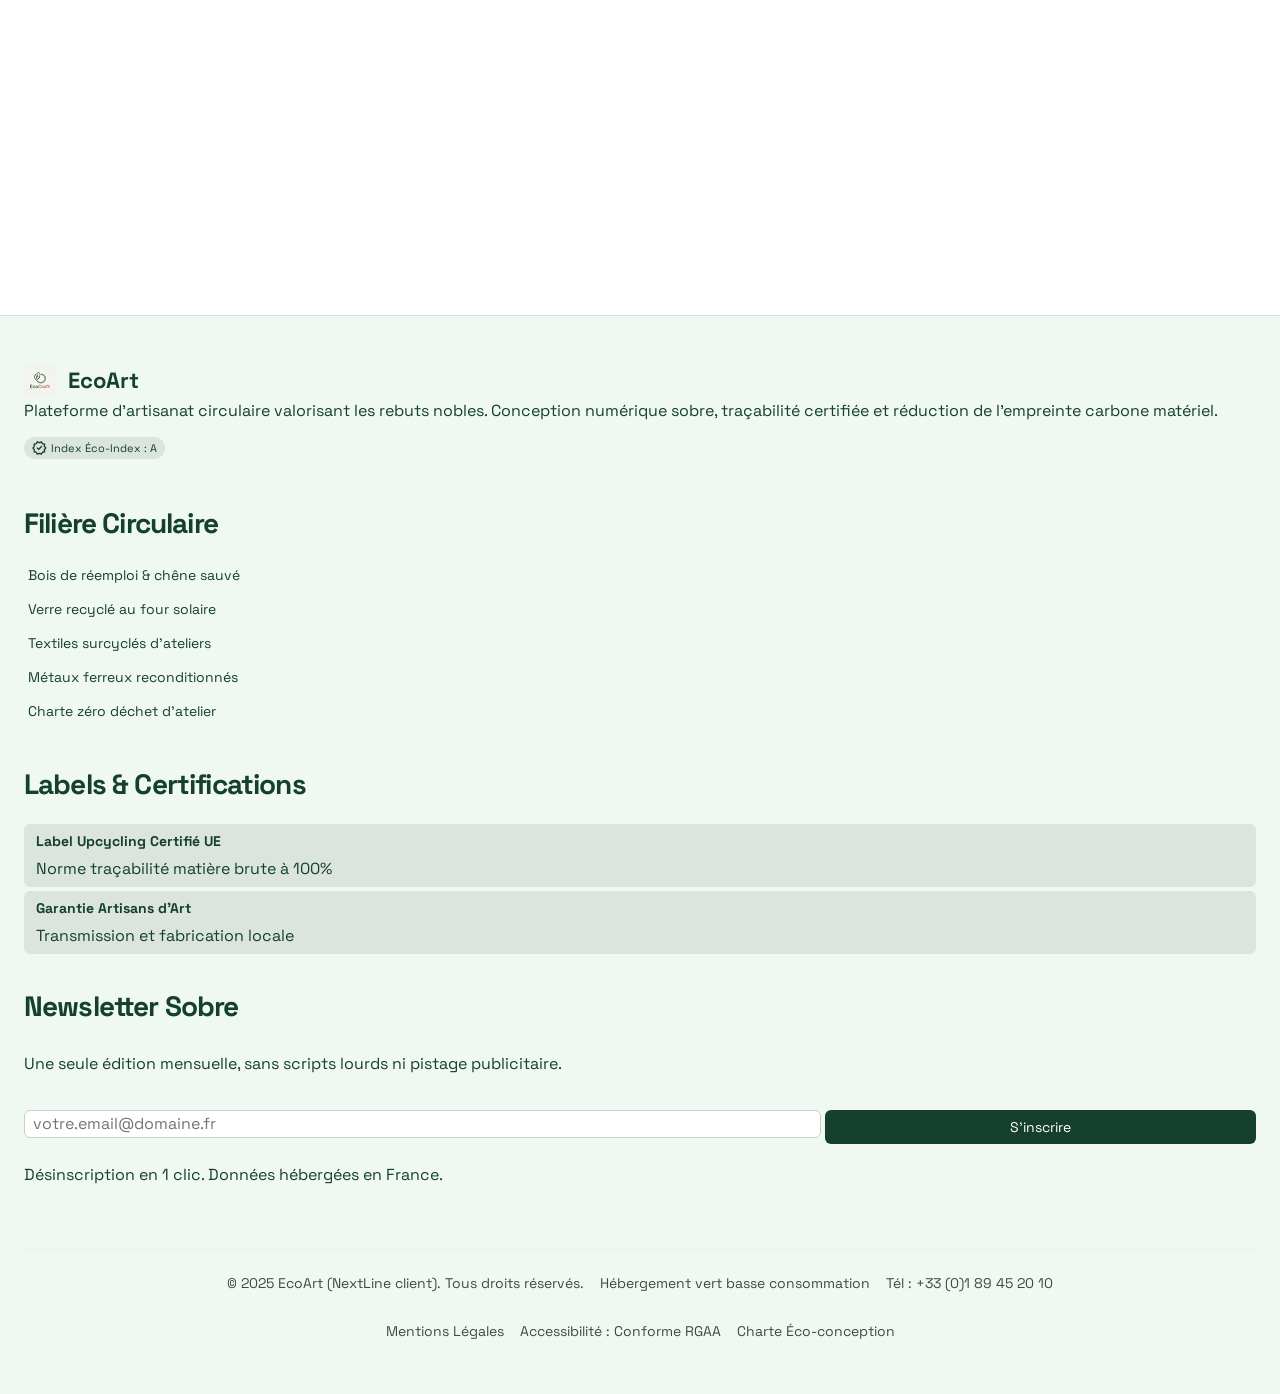
==== commit 16ebd615: "modification artisans" ====
--- a/artisans.html
+++ b/artisans.html
@@ -5,9 +5,13 @@
 <head>
     <meta charset="UTF-8">
     <meta name="viewport" content="width=device-width, initial-scale=1.0">
-    <meta name="description" content="Découvrez les artisans écoresponsables EcoArt et leurs créations.">
-
-    <title>Nos Artisans | EcoArt</title>
+    <meta name="description" content="Découvrez les artisans EcoArt et leurs créations écoresponsables.">
+
+    <title>Nos Artisans - EcoArt</title>
+
+    <link rel="preconnect" href="https://fonts.googleapis.com">
+    <link rel="preconnect" href="https://fonts.gstatic.com" crossorigin>
+    <link href="https://fonts.googleapis.com/css2?family=Space+Grotesk:wght@400;500;700&display=swap" rel="stylesheet">
 
     <link rel="stylesheet" href="CSS/variables.css">
     <link rel="stylesheet" href="CSS/style.css">
@@ -17,7 +21,7 @@
 
 <body>
 
-    <!-- ================= NAVBAR ================= -->
+    <!-- Header -->
 
     <header>
         <nav class="nav_bar" aria-label="Navigation principale">
@@ -30,31 +34,31 @@
             <ul>
                 <li><a href="index.html">Accueil</a></li>
                 <li><a href="produits.html">Catalogue</a></li>
-                <li><a href="services.html">Ateliers & Services</a></li>
+                <li><a href="services.html">Ateliers &amp; Services</a></li>
                 <li>
                     <a href="artisans.html" class="active" aria-current="page">
                         Nos Artisans
                     </a>
                 </li>
-                <li><a href="impact.html">Impact & Contact</a></li>
+                <li><a href="impact.html">Impact &amp; Contact</a></li>
             </ul>
 
         </nav>
     </header>
 
-
-    <!-- ================= MAIN ================= -->
+    <!-- Main -->
 
     <main class="artisans-main">
 
-        <!-- INTRODUCTION ET STATISTIQUES -->
+        <!-- Introduction -->
 
         <div class="artisans-intro-container">
 
             <section class="intro">
 
                 <p class="artisans-label">
-                    ♻ COLLECTIF LOCAL & CIRCULAIRE
+                    <img src="assets/icons/Icon-2.png" alt="" class="artisan-icon">
+                    COLLECTIF LOCAL &amp; CIRCULAIRE
                 </p>
 
                 <h1>Les Mains derrière les Matières</h1>
@@ -69,15 +73,23 @@
 
             </section>
 
+            <!-- Statistiques -->
 
             <aside class="artisans-stats">
 
-                <p class="artisans-label">CHARTE D'EXIGENCE 2025</p>
+                <p class="artisans-label">
+                    CHARTE D'EXIGENCE 2025
+                </p>
+
+                <p class="certification">
+                    <img src="assets/icons/Icon-21.png" alt="" class="artisan-icon">
+                    100% Audités
+                </p>
 
                 <p>
                     Nos artisans souscrivent à un cahier des charges rigoureux :
                     zéro résine toxique, traçabilité des gisements à moins de
-                    250 km, et recyclabilité complète en fin de cycle de vie.
+                    250 km et recyclabilité complète en fin de cycle de vie.
                 </p>
 
                 <div class="stats-container">
@@ -94,42 +106,50 @@
 
                 </div>
 
-                <p>Flux de matières détournées (Mois courant)</p>
-
-                <p>Bois • Verre • Textiles • Polymères</p>
+                <div class="materials-progress">
+
+                    <p>Flux de matières détournées (mois courant)</p>
+
+                    <div
+                        class="progress-bar"
+                        role="img"
+                        aria-label="Répartition illustrative : bois 40%, verre 25%, textiles 20%, polymères 15%"
+                    >
+                        <span class="progress-wood"></span>
+                        <span class="progress-glass"></span>
+                        <span class="progress-textile"></span>
+                        <span class="progress-plastic"></span>
+                    </div>
+
+                    <p class="progress-legend">
+                        Bois · Verre · Textiles · Polymères
+                    </p>
+
+                </div>
 
             </aside>
 
         </div>
 
-
-        <!-- CATÉGORIES -->
+        <!-- Catégories -->
 
         <nav class="artisans-categories" aria-label="Catégories d'artisans">
 
-            <a href="#artisans" class="active">
-                Tous les Ateliers (24)
-            </a>
-
-            <a href="#antoine">Bois de Réemploi</a>
-
-            <a href="#claire">Verre Cullet & Solaire</a>
-
-            <a href="#fatou">Textiles Surcyclés</a>
-
-            <a href="#marc">Polymères & Composites</a>
+            <a href="#artisans" class="active">Tous les ateliers (24)</a>
+            <a href="#antoine">Bois de réemploi</a>
+            <a href="#claire">Verre cullet &amp; solaire</a>
+            <a href="#fatou">Textiles surcyclés</a>
+            <a href="#marc">Polymères &amp; composites</a>
 
         </nav>
 
-
-        <!-- ================= ARTISANS ================= -->
-
-        <section class="artisans-section" id="artisans">
+        <!-- Les artisans -->
+
+        <section class="artisans-section" id="artisans" aria-label="Présentation des artisans">
 
             <div class="artisans-grid">
 
-
-                <!-- ================= ANTOINE MERCIER ================= -->
+                <!-- Antoine Mercier -->
 
                 <article class="artisan-card" id="antoine">
 
@@ -139,19 +159,24 @@
                             src="assets/pictures/AM-Artisant01.png"
                             alt="Portrait d'Antoine Mercier"
                             class="artisan-portrait"
+                            width="60"
+                            height="60"
                         >
 
                         <div class="artisan-info">
 
-                            <p>ÉBÉNISTE D'ART & UPCYCLING</p>
-
+                            <p>ÉBÉNISTE D'ART &amp; UPCYCLING</p>
                             <h3>Antoine Mercier</h3>
 
-                            <p>📍 Lyon (69) • Atelier La Fuste</p>
+                            <p>
+                                <img src="assets/icons/Icon-24.png" alt="" class="artisan-icon">
+                                Lyon (69) · Atelier La Fuste
+                            </p>
 
                         </div>
 
                         <span class="artisan-badge">
+                            <img src="assets/icons/Icon-19.png" alt="" class="artisan-icon">
                             Anime 2 ateliers / mois
                         </span>
 
@@ -165,19 +190,29 @@
                     </p>
 
                     <div class="artisan-details">
-                        <span>♻ Chêne sauvé (bâtis 19e)</span>
-                        <span>🌿 Huiles végétales biosourcées</span>
-                        <span>↗ -128 kg CO₂ / pièce</span>
-                    </div>
-
-                    <h4>CRÉATIONS SIGNATURES RÉCENTES</h4>
+
+                        <span>
+                            <img src="assets/icons/Icon-2.png" alt="" class="artisan-icon">
+                            Chêne sauvé (bâtis 19e)
+                        </span>
+
+                        <span>
+                            <img src="assets/icons/Icon-26.png" alt="" class="artisan-icon">
+                            Huiles végétales biosourcées
+                        </span>
+
+                        <span>-128 kg CO₂ / pièce</span>
+
+                    </div>
+
+                    <h4>Créations signatures récentes</h4>
 
                     <div class="artisan-gallery">
 
                         <figure>
                             <img
                                 src="assets/pictures/image_31.png"
-                                alt="Banc brut en bois recyclé"
+                                alt="Banc en bois recyclé"
                                 loading="lazy"
                             >
                             <figcaption>Banc Brut</figcaption>
@@ -186,7 +221,7 @@
                         <figure>
                             <img
                                 src="assets/pictures/image_14.png"
-                                alt="Console artisanale en bois"
+                                alt="Console en bois de récupération"
                                 loading="lazy"
                             >
                             <figcaption>Console 1880</figcaption>
@@ -205,11 +240,10 @@
 
                     <div class="artisan-actions">
 
-                        <a href="produits.html">
-                            Explorer ses 8 créations →
-                        </a>
+                        <a href="produits.html">Explorer ses 8 créations →</a>
 
                         <a href="services.html" class="artisan-button">
+                            <img src="assets/icons/Icon-19.png" alt="" class="artisan-icon">
                             Réserver son atelier
                         </a>
 
@@ -217,8 +251,7 @@
 
                 </article>
 
-
-                <!-- ================= CLAIRE DUPUIS ================= -->
+                <!-- Claire Dupuis -->
 
                 <article class="artisan-card" id="claire">
 
@@ -228,39 +261,53 @@
                             src="assets/pictures/image_22.png"
                             alt="Portrait de Claire Dupuis"
                             class="artisan-portrait"
+                            width="60"
+                            height="60"
                         >
 
                         <div class="artisan-info">
 
-                            <p>MAÎTRE VERRIÈRE & THERMOFORMAGE</p>
-
+                            <p>MAÎTRE VERRIÈRE &amp; THERMOFORMAGE</p>
                             <h3>Claire Dupuis</h3>
 
-                            <p>📍 Nantes (44) • Studio Calcin</p>
+                            <p>
+                                <img src="assets/icons/Icon-24.png" alt="" class="artisan-icon">
+                                Nantes (44) · Studio Calcin
+                            </p>
 
                         </div>
 
                         <span class="artisan-badge">
+                            <img src="assets/icons/Icon-19.png" alt="" class="artisan-icon">
                             Anime 4 ateliers / mois
                         </span>
 
                     </div>
 
                     <p class="artisan-description">
-                        « Le verre est infiniment réincarnable.
-                        En collectant les bouteilles d'huîtres et
-                        le calcin de verreries maraîchères de Loire-Atlantique,
-                        nous recréons des pièces aux inclusions minérales
-                        uniques au monde. »
+                        « Le verre est infiniment réincarnable. En collectant
+                        les bouteilles d'huîtres et le calcin de verreries
+                        maraîchères de Loire-Atlantique, nous recréons des
+                        pièces aux inclusions minérales uniques au monde. »
                     </p>
 
                     <div class="artisan-details">
-                        <span>♻ Bouteilles de mer & cullet</span>
-                        <span>☀ Four hybride solaire / biométhane</span>
-                        <span>↗ -3,4 kg CO₂ / carafe</span>
-                    </div>
-
-                    <h4>CRÉATIONS SIGNATURES RÉCENTES</h4>
+
+                        <span>
+                            <img src="assets/icons/Icon-2.png" alt="" class="artisan-icon">
+                            Bouteilles de mer &amp; cullet
+                        </span>
+
+                        <span>
+                            <img src="assets/icons/Icon-26.png" alt="" class="artisan-icon">
+                            Four hybride solaire / biométhane
+                        </span>
+
+                        <span>-3,4 kg CO₂ / carafe</span>
+
+                    </div>
+
+                    <h4>Créations signatures récentes</h4>
 
                     <div class="artisan-gallery">
 
@@ -276,7 +323,7 @@
                         <figure>
                             <img
                                 src="assets/pictures/image_5.png"
-                                alt="Gobelets colorés en verre recyclé"
+                                alt="Gobelets en verre recyclé"
                                 loading="lazy"
                             >
                             <figcaption>Gobelets Marée</figcaption>
@@ -295,11 +342,10 @@
 
                     <div class="artisan-actions">
 
-                        <a href="produits.html">
-                            Explorer ses 12 créations →
-                        </a>
+                        <a href="produits.html">Explorer ses 12 créations →</a>
 
                         <a href="services.html" class="artisan-button">
+                            <img src="assets/icons/Icon-19.png" alt="" class="artisan-icon">
                             Réserver son atelier
                         </a>
 
@@ -307,8 +353,7 @@
 
                 </article>
 
-
-                <!-- ================= FATOU DIALLO ================= -->
+                <!-- Fatou Diallo -->
 
                 <article class="artisan-card" id="fatou">
 
@@ -318,37 +363,51 @@
                             src="assets/pictures/image_17.png"
                             alt="Portrait de Fatou Diallo"
                             class="artisan-portrait"
+                            width="60"
+                            height="60"
                         >
 
                         <div class="artisan-info">
 
-                            <p>DESIGNER TEXTILE & ZÉRO CHUTE</p>
-
+                            <p>DESIGNER TEXTILE &amp; ZÉRO CHUTE</p>
                             <h3>Fatou Diallo</h3>
 
-                            <p>📍 Lille (59) • Manufacture Trame</p>
+                            <p>
+                                <img src="assets/icons/Icon-24.png" alt="" class="artisan-icon">
+                                Lille (59) · Manufacture Trame
+                            </p>
 
                         </div>
 
                         <span class="artisan-badge">
+                            <img src="assets/icons/Icon-19.png" alt="" class="artisan-icon">
                             Anime 3 ateliers / mois
                         </span>
 
                     </div>
 
                     <p class="artisan-description">
-                        Fatou Diallo valorise les textiles récupérés
-                        et transforme les chutes de tissus en créations
-                        artisanales durables, en associant techniques
-                        traditionnelles et design contemporain.
+                        Fatou valorise les textiles récupérés et transforme
+                        les chutes de tissus en créations artisanales durables.
+                        Elle associe techniques traditionnelles et design
+                        contemporain dans son atelier.
                     </p>
 
                     <div class="artisan-details">
-                        <span>♻ Textiles surcyclés</span>
-                        <span>🌿 Fabrication responsable</span>
-                    </div>
-
-                    <h4>CRÉATIONS SIGNATURES RÉCENTES</h4>
+
+                        <span>
+                            <img src="assets/icons/Icon-2.png" alt="" class="artisan-icon">
+                            Textiles surcyclés
+                        </span>
+
+                        <span>
+                            <img src="assets/icons/Icon-26.png" alt="" class="artisan-icon">
+                            Fabrication responsable
+                        </span>
+
+                    </div>
+
+                    <h4>Créations signatures récentes</h4>
 
                     <div class="artisan-gallery">
 
@@ -383,11 +442,10 @@
 
                     <div class="artisan-actions">
 
-                        <a href="produits.html">
-                            Explorer ses 15 créations →
-                        </a>
+                        <a href="produits.html">Explorer ses 15 créations →</a>
 
                         <a href="services.html" class="artisan-button">
+                            <img src="assets/icons/Icon-19.png" alt="" class="artisan-icon">
                             Réserver son atelier
                         </a>
 
@@ -395,8 +453,7 @@
 
                 </article>
 
-
-                <!-- ================= MARC LEROUX ================= -->
+                <!-- Marc Leroux -->
 
                 <article class="artisan-card" id="marc">
 
@@ -406,37 +463,50 @@
                             src="assets/pictures/AB6AXU~1.PNG"
                             alt="Portrait de Marc Leroux"
                             class="artisan-portrait"
+                            width="60"
+                            height="60"
                         >
 
                         <div class="artisan-info">
 
-                            <p>ARTISAN MATÉRIALISTE & POLYMÈRES</p>
-
+                            <p>ARTISAN MATÉRIALISTE &amp; POLYMÈRES</p>
                             <h3>Marc Leroux</h3>
 
-                            <p>📍 Bordeaux (33) • Lab NéoMatière</p>
+                            <p>
+                                <img src="assets/icons/Icon-24.png" alt="" class="artisan-icon">
+                                Bordeaux (33) · Lab NéoMatière
+                            </p>
 
                         </div>
 
                         <span class="artisan-badge">
+                            <img src="assets/icons/Icon-19.png" alt="" class="artisan-icon">
                             Anime 2 ateliers / mois
                         </span>
 
                     </div>
 
                     <p class="artisan-description">
-                        Marc Leroux explore les possibilités des matériaux
-                        recyclés et des polymères revalorisés pour créer
-                        des objets fonctionnels et durables,
-                        inspirés du design contemporain.
+                        Marc explore les possibilités des matériaux recyclés
+                        et des polymères revalorisés pour créer des objets
+                        fonctionnels et durables, inspirés du design contemporain.
                     </p>
 
                     <div class="artisan-details">
-                        <span>♻ Polymères recyclés</span>
-                        <span>🌿 Design circulaire</span>
-                    </div>
-
-                    <h4>CRÉATIONS SIGNATURES RÉCENTES</h4>
+
+                        <span>
+                            <img src="assets/icons/Icon-2.png" alt="" class="artisan-icon">
+                            Polymères recyclés
+                        </span>
+
+                        <span>
+                            <img src="assets/icons/Icon-26.png" alt="" class="artisan-icon">
+                            Design circulaire
+                        </span>
+
+                    </div>
+
+                    <h4>Créations signatures récentes</h4>
 
                     <div class="artisan-gallery">
 
@@ -471,11 +541,10 @@
 
                     <div class="artisan-actions">
 
-                        <a href="produits.html">
-                            Explorer ses 9 créations →
-                        </a>
+                        <a href="produits.html">Explorer ses 9 créations →</a>
 
                         <a href="services.html" class="artisan-button">
+                            <img src="assets/icons/Icon-19.png" alt="" class="artisan-icon">
                             Réserver son atelier
                         </a>
 
@@ -487,14 +556,14 @@
 
         </section>
 
-
-        <!-- ================= CIRCUITS COURTS ================= -->
+        <!-- Circuits courts -->
 
         <section class="artisans-location">
 
             <div class="location-content">
 
                 <p class="artisans-label">
+                    <img src="assets/icons/Icon-24.png" alt="" class="artisan-icon">
                     ANCRAGE TERRITORIAL CERTIFIÉ
                 </p>
 
@@ -503,8 +572,8 @@
                 <p>
                     Chaque artisan EcoArt s'engage à capter ses matières
                     dans un rayon de 250 kilomètres autour de son atelier.
-                    Aucune expédition maritime lointaine,
-                    aucune matière première anonyme.
+                    Aucune expédition maritime lointaine, aucune matière
+                    première anonyme.
                 </p>
 
                 <div class="location-stats">
@@ -528,8 +597,7 @@
 
             </div>
 
-
-            <!-- GOOGLE MAPS -->
+             <!-- GOOGLE MAPS -->
 
             <div class="location-map">
 
@@ -551,37 +619,21 @@
     </main>
 
 
-    <!-- ================= FOOTER ================= -->
-
+
+    <!-------------------    Footer Section   ------------------------->
     <footer>
-
         <div class="footer_section">
-
             <div class="footer_first_div">
-
-                <a href="index.html">
-                    <img src="assets/icons/Logo EcoArt.png" alt="">
-                    EcoArt
-                </a>
-
-                <p>
-                    Plateforme d'artisanat circulaire valorisant
-                    les rebuts nobles. Conception numérique sobre,
-                    traçabilité certifiée et réduction de
+                <a href=""><img src="assets/icons/Logo EcoArt.png" alt="Logo EcoArt">EcoArt</a>
+                <p>Plateforme d'artisanat circulaire valorisant
+                    les rebuts nobles. Conception numérique
+                    sobre, traçabilité certifiée et réduction de
                     l'empreinte carbone matériel.
                 </p>
-
-                <p class="footer_icon">
-                    <img src="assets/icons/Icon-10.png" alt="">
-                    <span>Index Éco-Index : A</span>
-                </p>
-
-            </div>
-
+                <p class="footer_icon"><img src="assets/icons/Icon-10.png" alt=""><span>Index Éco-Index : A</span></p>
+            </div>
             <div class="footer_second_div">
-
                 <h2>Filière Circulaire</h2>
-
                 <div>
                     <a href="#">Bois de réemploi & chêne sauvé</a>
                     <a href="#">Verre recyclé au four solaire</a>
@@ -589,56 +641,47 @@
                     <a href="#">Métaux ferreux reconditionnés</a>
                     <a href="#">Charte zéro déchet d'atelier</a>
                 </div>
-
-            </div>
-
+            </div>
             <div class="footer_third_div">
-
                 <h2>Labels & Certifications</h2>
-
                 <div>
-                    <h3>Label Upcycling Certifié UE</h3>
+                    <h4>Label Upcycling Certifié UE</h3>
                     <p>Norme traçabilité matière brute à 100%</p>
                 </div>
-
                 <div>
-                    <h3>Garantie Artisans d'Art</h3>
+                    <h4>Garantie Artisans d'Art</h3>
                     <p>Transmission et fabrication locale</p>
                 </div>
-
-            </div>
-
+            </div>
             <div class="footer_forth_div">
-
                 <h2>Newsletter Sobre</h2>
-
-                <p>
-                    Une seule édition mensuelle,
-                    sans scripts lourds ni pistage publicitaire.
-                </p>
-
+                <p>Une seule édition mensuelle, sans scripts
+                    lourds ni pistage publicitaire.
+                </p>
                 <div class="input_div">
-
-                    <input
-                        type="email"
-                        class="footer_input"
-                        placeholder="votre.email@domaine.fr"
-                        aria-label="Votre adresse e-mail"
-                    >
-
-                    <button type="button" class="footer_submit">
-                        S'inscrire
-                    </button>
-
+                    <input type="text" class="footer_input" placeholder="votre.email@domaine.fr">
+                    <button type="submit" class="footer_submit">S'inscrire</button>
                 </div>
-
-                <p>
-                    Désinscription en 1 clic.
-                    Données hébergées en France.
-                </p>
-
-            </div>
-
+                <p>Désinscription en 1 clic. Données hébergées
+                    en France.
+                </p>
+            </div>
         </div>
 
-        <div class="footer_info"+
+        <div class="footer_info">
+            <div>
+                <p>© 2025 EcoArt (NextLine client). Tous droits réservés.</p>
+                <p>Hébergement vert basse consommation</p>
+                <p>Tél : +33 (0)1 89 45 20 10</p>
+            </div>
+            <div>
+                <p>Mentions Légales</p>
+                <p>Accessibilité : Conforme RGAA</p>
+                <p>Charte Éco-conception</p>
+            </div>
+        </div>
+    </footer>
+</body>
+
+</html>
--- a/CSS/style.css
+++ b/CSS/style.css
@@ -743,6 +743,9 @@
 * {
   box-sizing: border-box;
 }
+.map-card iframe{
+  width: 100%;
+}
 html {
   scroll-behavior: smooth;
 }
@@ -769,7 +772,7 @@
 .page-shell {
   width: min(var(--container-max), calc(100% - 48px));
   margin: auto;
-  padding: var(--space-8) 0;
+  padding: var(--space-8) ;
 }
 .hero {
   margin-bottom: var(--space-5);
@@ -1368,107 +1371,7 @@
   color: var(--color-text-muted);
   font-size: var(--text-xs);
 }
-@media (max-width: 850px) {
-  .page-shell {
-    width: min(100% - 32px, 680px);
-    padding: var(--space-7) 0;
-  }
-  .hero-row {
-    display: block;
-  }
-  .audit-stamp {
-    margin-top: var(--space-4);
-    text-align: left;
-  }
-  .metrics {
-    grid-template-columns: repeat(2, 1fr);
-  }
-  .impact-grid,
-  .contact-grid {
-    grid-template-columns: 1fr;
-  }
-  .atelier-panel,
-  .form-panel {
-    padding: var(--space-5);
-  }
-}
-@media (max-width: 520px) {
-  .page-shell {
-    width: calc(100% - 24px);
-    padding: var(--space-6) 0;
-  }
-  .desktop-only {
-    display: none;
-  }
-  .hero h1 {
-    font-size: var(--text-2xl);
-  }
-  .metrics {
-    gap: var(--space-2);
-  }
-  .metric-card {
-    min-height: 175px;
-    padding: var(--space-3);
-  }
-  .metric-card > strong {
-    font-size: 2rem;
-  }
-  .metric-card h2 {
-    font-size: var(--text-xs);
-  }
-  .metric-card > p:last-child {
-    font-size: 10px;
-  }
-  .card {
-    padding: var(--space-4);
-  }
-  .heading-line {
-    display: block;
-  }
-  .badge {
-    display: inline-block;
-    margin-bottom: var(--space-3);
-  }
-  .report-row {
-    display: grid;
-    grid-template-columns: auto 1fr;
-  }
-  .report-row a {
-    grid-column: 2;
-    margin-left: 0;
-  }
-  .form-row {
-    grid-template-columns: 1fr;
-  }
-  .form-panel button {
-    width: 100%;
-  }
-  .reply-note {
-    display: block;
-    margin: var(--space-2) 0 0;
-  }
-  .map-card {
-    height: 250px;
-  }
-  .map-caption {
-    right: var(--space-3);
-    bottom: var(--space-3);
-    left: var(--space-3);
-    width: auto;
-  }
-  .map-paris {
-    font-size: var(--text-lg);
-  }
-  .faq {
-    padding: var(--space-4);
-  }
-  .faq h2 {
-    font-size: var(--text-lg);
-  }
-  .faq summary {
-    font-size: var(--text-xs);
-  }
-}
+
 .hero-container { background: var(--hero-bg); }
 .hero-area {
   max-width: 1280px;
@@ -1534,7 +1437,7 @@
   overflow: hidden;
   color: var(--color-white);
   box-shadow: 0 10px 24px rgba(20, 64, 44, .15);
-  background: #c79a63; 
+  
 }
 .card-img {
   position: absolute; inset: 0;
@@ -1542,7 +1445,7 @@
   object-fit: cover;
 }
 .card::after { 
-  content: ""; position: absolute; inset: 0;
+   position: absolute; 
   background: linear-gradient(180deg, rgba(0,0,0,0) 45%, rgba(40,28,16,.78) 100%);
 }
 .card-info {
--- a/CSS/responsive.css
+++ b/CSS/responsive.css
@@ -1,187 +1,5 @@
-
-@media (min-width: 1025px) {
-    .menu-icon {
-        display: none;
-    }
-
-    .nav_bar ul {
-        display: flex;
-    }
-
-    .nav_bar .menu_list {
-        display: flex;
-        position: static;
-        flex-direction: row;
-        width: auto;
-        background-color: transparent;
-        box-shadow: none;
-        padding: 0;
-        gap: var(--space-1);
-    }
-
-    .nav_bar ul li a {
-        text-decoration: none;
-        color: var(--color-textp);
-        font-size: var(--text-sm);
-        font-weight: 600;
-    }
-
-    .nav_bar ul li a.active {
-        background-color: var(--color-green);
-        color: var(--color-active);
-        border-radius: var(--radius-sm);
-    }
-
-    .main_hero_catalog {
-        flex-direction: row;
-    }
-
-    .small_nav div {
-        display: flex;
-        flex-direction: row;
-    }
-
-    .catalog_title {
-        width: 65%;
-    }
-
-    .section_2_hero_div div h1 {
-        font-size: var(--text-3xl);
-    }
-
-    .section_2_hero_div div h3 {
-        font-size: var(--text-sm);
-    }
-
-    .section_2_hero_div div h1 span {
-        font-size: var(--text-sm);
-    }
-
-    .catalog_title h1 {
-        font-size: var(--text-title-hero);
-        padding-right: 0;
-    }
-
-    .section_2_hero {
-        width: 35%;
-        align-items: end;
-        margin-top: 0;
-    }
-
-    .search_bar {
-        display: grid;
-        grid-template-columns: auto auto auto;
-    }
-
-    .search_container {
-        width: auto;
-    }
-
-    .search_container input {
-        width: auto;
-    }
-
-    .filter_tags {
-        width: 100%;
-        flex-direction: row;
-        align-items: center;
-        gap: var(--space-7);
-    }
-    .filter_tags p {
-        margin: 0;
-        align-items: center;
-    }
-    .tags_container {
-        flex-wrap: nowrap;
-    }
-
-    .count_info {
-        margin-left: auto;
-    }
-
-    .products_grid {
-        grid-template-columns: repeat(4, 1fr);
-    }
-
-    .pagination_section {
-        flex-direction: row;
-        align-items: center;
-        justify-content: space-between;
-    }
-
-    .features_section {
-        grid-template-columns: repeat(3, 1fr);
-    }
-
-    .footer_section {
-        grid-template-columns: 2fr 1.5fr 1.5fr 2fr;
-        gap: var(--space-6);
-    }
-
-    .footer_third_div {
-        padding-right: var(--space-8);
-    }
-
-    .footer_first_div p {
-        padding: var(--space-1) var(--space-8) 0 0;
-    }
-
-    .footer_info {
-        flex-direction: row;
-        justify-content: space-between;
-    }
-
-    .input_div {
-        width: 90%;
-    }
-}
-
-
-
-
-
-
-
-
+/* Mobile */
 @media (max-width: 767px) {
-    .artisans-main {
-        padding: 40px 24px;
-    }
-
-    .artisans-intro-container {
-        grid-template-columns: 1.5fr 1fr;
-        align-items: start;
-    }
-
-    .intro h1 {
-        font-size: 44px;
-    }
-
-    .artisans-grid {
-        grid-template-columns: repeat(2, minmax(0, 1fr));
-    }
-
-    .artisan-card {
-        padding: 24px;
-    }
-
-    .artisans-location {
-        grid-template-columns: 1fr 1fr;
-        align-items: center;
-        padding: 32px;
-    }
-
-    .products_grid {
-        grid-template-columns: repeat(2, 1fr);
-    }
-
-    .features_section {
-        grid-template-columns: repeat(2, 1fr);
-    }
-
-    .footer_section {
-        grid-template-columns: repeat(2, 1fr);
-    }
  .hero-area { grid-template-columns: 1fr; gap: 36px; padding: 72px 20px 40px;}
   .h1-hero {font-size: clamp(32px, 8vw, 42px); line-height: 1.2; margin: 18px 0 14px;}
   .hero-p {font-size: 15px; line-height: 1.7;}
@@ -196,130 +14,61 @@
   .card-meta { padding-left: 0; gap: 12px; font-size: 12px;}
   .stat {left: 12px;bottom: 12px;max-width: 180px;padding: 12px;gap: 10px;}
   .stat strong {font-size: 16px; }
-   .stat {
-  position: static;
-  display: flex; align-items: center; gap: 12px;
-  background: var(--color-small-nav);
-  padding: 14px 16px;
-  border-radius: 8px;
-  box-shadow: 0 10px 28px rgba(0,0,0,.14);
-  max-width: none;
-  margin-top: 16px;
-}
-.stat-icon {
-  width: 32px; height: 40px; flex: none;
-  display: grid; place-items: center;
-  background: var(--color-left-badge-icon); border-radius: 4px; color: var(--forest);
-}
-.stat-icon svg { width: 18px; height: 18px; }
-.stat strong { display: block; font-size: 18px; color: var(--forest); line-height: 1.2; }
-.stat span { font-size: 11px; line-height: 1.3; color: var(--text); display: block; }
-
-.statss { max-width: 1400px; margin: 0 auto; padding: 24px 16px; }
-.statss-card {
-  display: grid; grid-template-columns: 1fr; align-items: center;
-  background: var(--color-small-nav);
-  border-radius: 12px;
-  box-shadow: 0 2px 6px rgba(20, 64, 44, .08);
-  padding: 8px 0;
-}
-.statt-item { display: flex; align-items: center; gap: 16px; padding: 20px 20px; height: 100%; }
-.statt-item + .statt-item { border-top: 1px solid var(--divider); }
-.statt-icon { flex: none; width: 48px; height: 48px; display: grid; place-items: center; background: var(--icon-bg); border-radius: 8px; }
-.statt-icon img { width: 28px; height: 28px; }
-.statt-icon--1 { color: var(--forest); }
-.statt-icon--2 { color: var(--clay); }
-.statt-icon--3 { color: var(--green); }
-.statt-number { font-size: 36px; font-weight: 700; line-height: 1; letter-spacing: -.02em; margin-bottom: 8px; }
-.statt-number--1 { color: var(--forest); }
-.statt-number--2 { color: var(--color-green-dark); }
-.statt-number--3 { color: #2D5A43; }
-.statt-title { font-size: 18px; font-weight: 500; line-height: 1.4; color: var(--text-font); }
-.statt-desc { font-size: 14px; line-height: 1.45; margin-top: .5px; }
-
-.home-body { background-color: #F2FCF4; }
-.second-section { max-width: 1128px; margin: 0 auto; padding: 40px 16px; }
-.sec-head { display: flex; flex-direction: column; align-items: flex-start; gap: 16px; margin-bottom: 24px; }
-.sec-head h2, .sec-center h2 { font-size: 28px; line-height: 1.15; font-weight: 700; color: var(--forest); letter-spacing: -.01em; }
-.sec-center { text-align: center; max-width: 720px; margin: 0 auto 32px; }
-.sec-center p { margin-top: 12px; font-size: 16px; line-height: 1.6; }
-.h2-sm { font-size: 24px !important; }
-.link-arrow { display: inline-flex; align-items: center; gap: 6px; color: var(--forest); font-size: 14px; font-weight: 500; text-decoration: none; white-space: nowrap; }
-.link-arrow svg { width: 16px; height: 16px; }
-.btn-sm { height: 36px; padding: 0 14px; font-size: 13px; gap: 6px; }
-.btn-light { background: var(--color-btn-home3); color: var(--color-btn-home); }
-.chip { position: absolute; top: 12px; left: 12px; background: rgba(0,0,0,.45); color: #fff; font-size: 11px; font-weight: 500; padding: 4px 8px; border-radius: 4px; backdrop-filter: blur(4px); }
-.chip--r { left: auto; right: 12px; }
-.chip--clay { background: var(--clay); text-transform: uppercase; letter-spacing: .05em; font-size: 10px; border-radius: 2px; }
-.pgrid { display: grid; grid-template-columns: 1fr; gap: 16px; }
-.pcard { display: flex; flex-direction: column; background: var(--fcard-bg); border-radius: 12px; overflow: hidden; box-shadow: 0 1px 3px rgba(20,64,44,.08); }
-.pcard-img { position: relative; aspect-ratio: 1 / 1.1; }
-.pcard-img img { display: block; width: 100%; height: 100%; object-fit: cover; }
-.pcard-body { display: flex; flex-direction: column; flex: 1; padding: 16px; }
-.maker { font-size: 11px; font-weight: 500; letter-spacing: .04em; }
-.pcard h3 { font-size: 20px; font-weight: 500; line-height: 1.3; color: var(--ink); margin: 6px 0; }
-.pdesc { font-size: 13px; line-height: 1.5; margin-bottom: 16px; }
-.pfoot { display: flex; justify-content: space-between; align-items: flex-end; margin-top: auto; }
-.plabel { display: block; font-size: 11px; }
-.pfoot strong { font-size: 18px; color: var(--forest); }
-.egrid { display: grid; grid-template-columns: 1fr; gap: 16px; background-color: #F2FCF4; }
-.ecard { background: var(--fcard-bg); border-radius: 12px; padding: 24px 20px; }
-.num { display: grid; place-items: center; width: 36px; height: 36px; border-radius: 6px; background: var(--forest); color: #fff; font-size: 14px; font-weight: 700; margin-bottom: 16px; }
-.ecard:nth-child(2) .num { background: var(--clay); }
-.ecard h3 { font-size: 22px; font-weight: 500; line-height: 1.3; color: var(--ink); margin-bottom: 12px; }
-.ecard p { font-size: 14px; line-height: 1.6; }
-.atelier { display: grid; grid-template-columns: 1fr; background: var(--fcard-bg); border-radius: 12px; overflow: hidden; box-shadow: 0 4px 16px rgba(20,64,44,.08); }
-.atelier-img { position: relative; min-height: 220px; }
-.atelier-img img { position: absolute; inset: 0; width: 100%; height: 100%; object-fit: cover; }
-.atelier-body { padding: 20px; }
-.meta { display: flex; flex-wrap: wrap; gap: 8px 16px; list-style: none; font-size: 12px; font-weight: 500; margin-bottom: 16px; }
-.meta-warn { color: var(--clay); font-weight: 700; }
-.atelier h2 { font-size: 24px; line-height: 1.25; font-weight: 700; color: var(--forest); margin-bottom: 16px; }
-.atelier-body > p { font-size: 15px; line-height: 1.6; margin-bottom: 20px; }
-.includes { background: var(--card-bg); border-radius: 8px; padding: 16px; }
-.includes-title { font-size: 11px; font-weight: 700; letter-spacing: .06em; text-transform: uppercase; color: var(--forest); margin-bottom: 10px; }
-.includes ul { list-style: none; display: grid; gap: 8px; font-size: 13px; }
-.includes li { display: flex; gap: 8px; align-items: flex-start; }
-.includes svg { width: 14px; height: 14px; flex: none; margin-top: 3px; color: var(--green); }
-.tgrid { display: grid; grid-template-columns: 1fr; gap: 16px; }
-.tcard { display: flex; flex-direction: column; background: var(--color-text-on-dark); border-radius: 12px; padding: 20px; }
-.stars { color: var(--clay); letter-spacing: 3px; font-size: 18px; margin-bottom: 12px; }
-.tcard blockquote { font-style: italic; font-size: 14px; line-height: 1.6; margin-bottom: 20px; }
-.tcard figcaption { display: flex; align-items: center; gap: 12px; margin-top: auto; }
-.tcard small { display: block; font-size: 12px; }
-.tcard strong { font-size: 14px; color: var(--ink); }
-.avatar { display: grid; place-items: center; width: 40px; height: 40px; flex: none; border-radius: 12px; font-size: 13px; font-weight: 700; color: var(--forest); }
-.avatar--mint { background: var(--mint); }
-.avatar--salmon { background: var(--salmon); }
-.cta-wrap { background: #1a4a35; padding: 16px; }
-.cta { position: relative; overflow: hidden; max-width: 1400px; margin: 0 auto; background: var(--color-green); border-radius: 12px; padding: 32px 20px; color: #fff; }
-.cta-text { position: relative; z-index: 1; max-width: 640px; }
-.p-settings { color: #B5F0CA; font-size: 11px; }
-.cta h2 { color: var(--color-btn-home3); font-size: 26px; line-height: 1.25; font-weight: 500; margin: 8px 0 16px; }
-.cta-text > p:not(.eyebrow) { color: #d4e8dc; line-height: 1.6; margin-bottom: 24px; }
-.cta .actions { margin: 0; }
-.cta img { display: none; } 
-
-.filieres { max-width: 1400px; margin: 0 auto; padding: 32px 16px 48px; }
-.filieres-header { display: flex; flex-direction: column; align-items: flex-start; gap: 16px; margin-bottom: 32px; }
-.eyebrow { color: var(--color-btn-home); font-size: 12px; font-weight: 700; letter-spacing: .08em; text-transform: uppercase; margin-bottom: 8px; }
-.h2-after-p { color: var(--color-btn-home); }
-.filieres-header h2 { font-size: 28px; line-height: 1.15; font-weight: 700; letter-spacing: -.01em; color: var(--forest); }
-.filieres-intro { max-width: 450px; font-size: 15px; line-height: 1.7; }
-.filieres-grid { display: grid; grid-template-columns: 1fr; gap: 16px; align-items: start; }
-.fcard { display: flex; flex-direction: column; background: #ECF6EE; border-radius: 12px; overflow: hidden; box-shadow: 0 1px 3px rgba(20, 64, 44, .06); }
-.fcard-body { padding: 20px 20px 24px; }
-.fcard img { display: block; width: 100%; height: 200px; object-fit: cover; }
-.fcard-top { display: flex; align-items: center; justify-content: space-between; gap: 8px; margin-bottom: 16px; }
-.pill { display: inline-flex; align-items: center; gap: 4px; height: 22px; padding: 0 10px 0 8px; border-radius: 999px; font-size: 12px; font-weight: 500; letter-spacing: .06em; color: #fff; white-space: nowrap; }
-.pill svg { width: 13px; height: 13px; flex: none; }
-.pill--forest { background: #2a5e45; }
-.pill--clay { background: var(--color-btn-home2); }
-.pill--green { background: #235B3E; }
-.pill--salmon { background: #FD9D80; color: var(--ink); }
-.gisement { font-size: 12px; font-weight: 500; letter-spacing: .06em; color: var(--text); white-space: nowrap; }
-.fcard h3 { font-size: 22px; font-weight: 500; line-height: 1.4; color: var(--ink); margin-bottom: 8px; }
-.fcard p { font-size: 14px; line-height: 1.45; }
+    /* <===============  Nav Bar ================> */
+    .nav_bar a {
+        font-size: var(--text-1xl);
+    }
+    .nav_bar a img {
+        width: var(--space-5);
+    }
+    .menu-icon{
+        display: block;
+    }
+    .nav_bar .menu_list {
+        display: none;
+        flex-direction: column;
+        position: absolute;
+        top: 64px;
+        width: 99%;
+        background-color: var(--color-bg);
+        padding: var(--space-3);
+        gap: var(--space-5) 0;
+        box-shadow: 0 4px 6px rgba(0,0,0,0.1);
+        z-index: 99;
+    }
+    #menu-toggle:checked ~ .menu_list  {
+        display: flex;
+    }
+    .artisans-main {
+        padding: 24px 16px;
+    }
+
+    .artisans-grid {
+        grid-template-columns: 1fr;
+    }
+
+    .artisans-intro-container {
+        grid-template-columns: 1fr;
+    }
+
+    .artisans-location {
+        grid-template-columns: 1fr;
+    }
+    /* ========================================= */
+
+
+
+    /* =================  Footer =============== */
+    
+    .footer_section{
+        display: flex;
+        flex-direction: column;
+    }
+    .footer_info{
+        display: flex;
+        flex-direction: column;
+    }
+    /* ========================================= */
 
 
 
@@ -327,6 +76,7 @@
 
 /* Tablette */
 @media (min-width: 768px) and (max-width: 1023px) {
+/* =================  Footer =============== */
 .hero-area { grid-template-columns: 1fr; gap: 36px; padding: 72px 20px 40px; }
 .h1-hero { font-size: clamp(32px, 8vw, 42px); line-height: 1.2; margin: 18px 0 14px; }
 .hero-p { font-size: 15px; line-height: 1.7; }
@@ -350,48 +100,110 @@
         display: flex;
         flex-direction: column;
     }
-}
-@media (min-width: 1024px) {
-
+    .artisans-main {
+        padding: 40px 24px;
+    }
+
+    .artisans-intro-container {
+        grid-template-columns: 1.5fr 1fr;
+        align-items: start;
+    }
+
+    .intro h1 {
+        font-size: 44px;
+    }
+
+    .artisans-grid {
+        grid-template-columns: repeat(2, minmax(0, 1fr));
+    }
+
+    .artisan-card {
+        padding: 24px;
+    }
+
+    .artisans-location {
+        grid-template-columns: 1fr 1fr;
+        align-items: center;
+        padding: 32px;
+    }
+
+/* ========================================= */
+}
+
+/*  Ordinateur portable */
+@media (min-width: 1024px) and (max-width: 1279px) {
     .artisans-main {
         padding: 48px 32px;
+    }
+
+    .artisans-intro-container {
+        grid-template-columns: 1.6fr 1fr;
+        gap: 48px;
     }
 
     .intro h1 {
         font-size: 52px;
     }
 
-    .artisans-intro-container {
-        grid-template-columns: 1.6fr 1fr;
-        gap: 48px;
+    .artisans-grid {
+        grid-template-columns: repeat(2, minmax(0, 1fr));
+        gap: 32px;
+    }
+
+    .artisan-card {
+        padding: 24px;
     }
 
     .artisan-gallery img {
         height: 130px;
     }
 
-    .artisans-grid {
-        gap: 32px;
-    }
-
-    .artisans-location {
-        gap: 48px;
-    }
-
-}
-
+    .artisans-location {
+        grid-template-columns: 1fr 1fr;
+        align-items: center;
+        padding: 32px;
+        gap: 48px;
+    }
+
+}
+
+
+/* Grand écran */
 @media (min-width: 1280px) {
 
     .artisans-main {
         padding: 56px 32px;
+    }
+
+    .artisans-intro-container {
+        grid-template-columns: 1.6fr 1fr;
+        gap: 48px;
     }
 
     .intro h1 {
         font-size: 58px;
     }
 
+    .artisans-grid {
+        grid-template-columns: repeat(2, minmax(0, 1fr));
+        gap: 32px;
+    }
+
+    .artisan-card {
+        padding: 24px;
+    }
+
     .artisan-gallery img {
         height: 150px;
     }
 
-}+    .artisans-location {
+        grid-template-columns: 1fr 1fr;
+        align-items: center;
+        padding: 32px;
+        gap: 48px;
+    }
+
+}
+
+
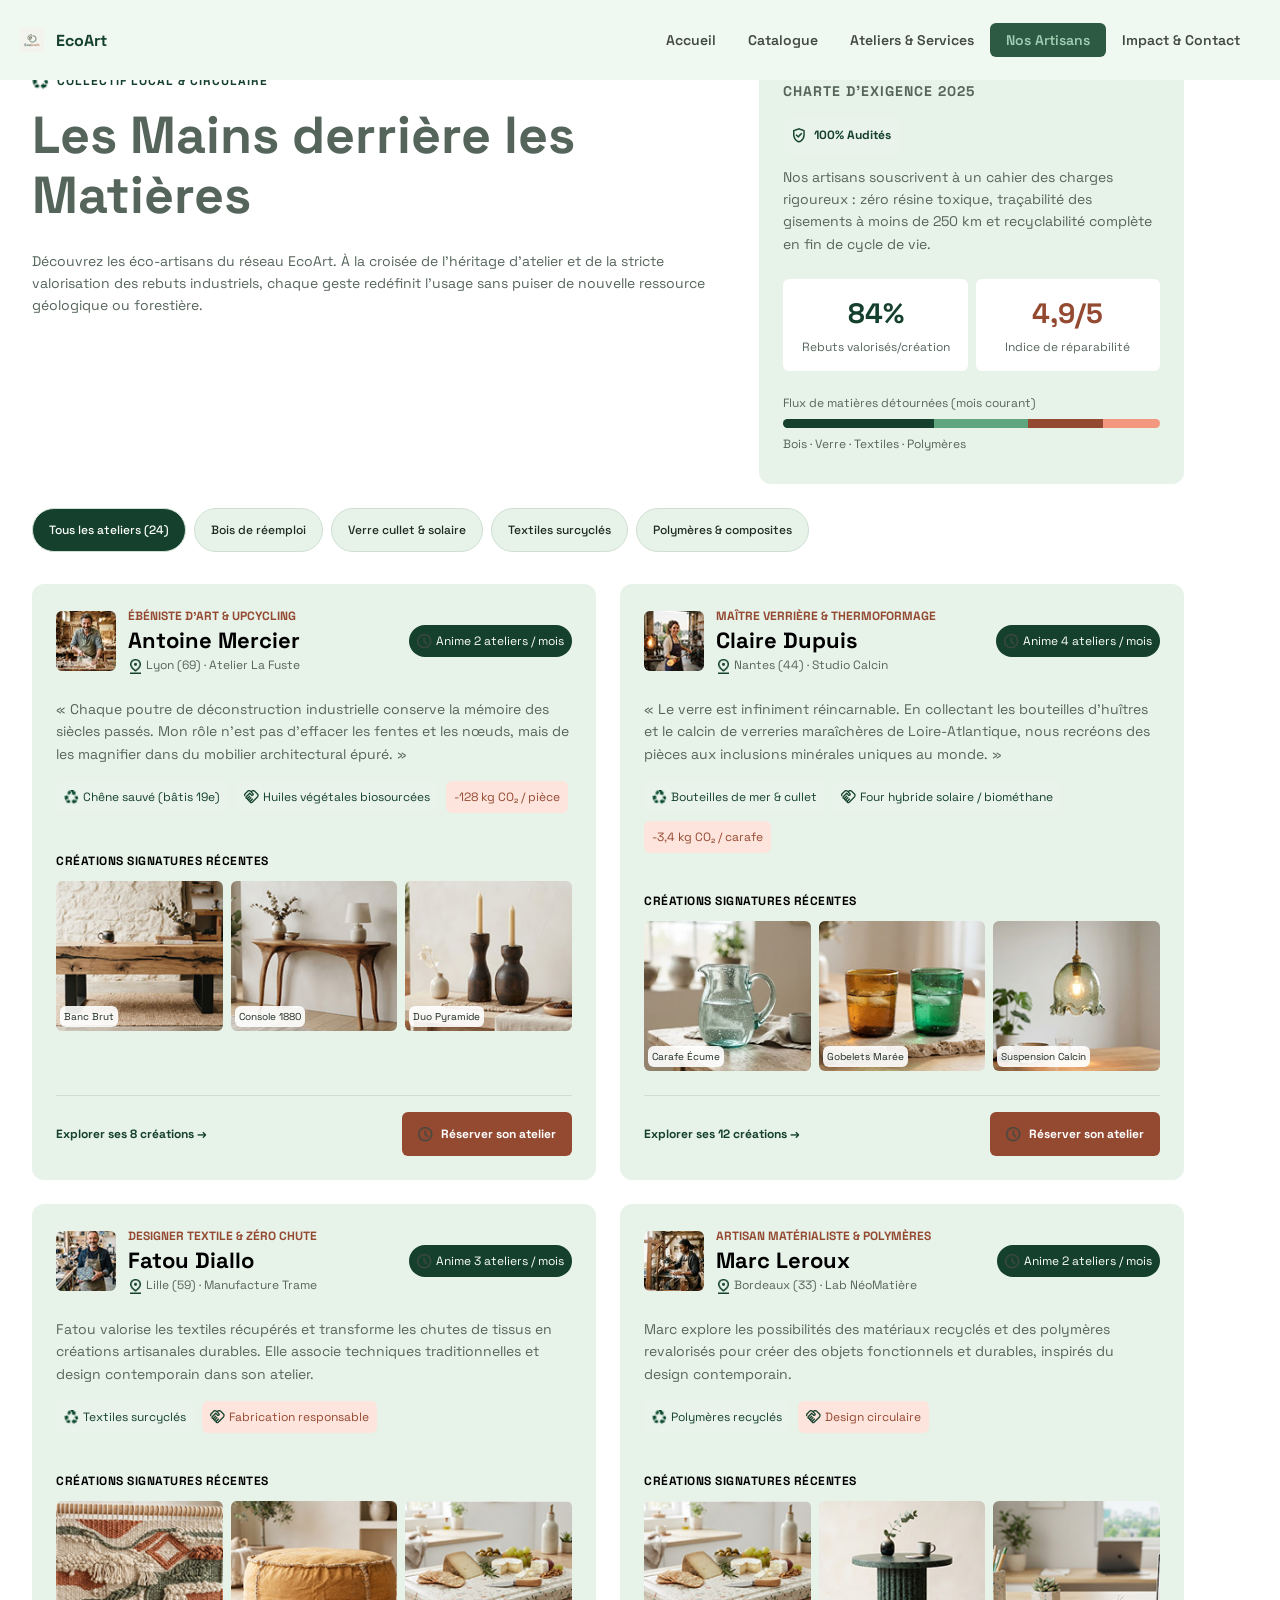
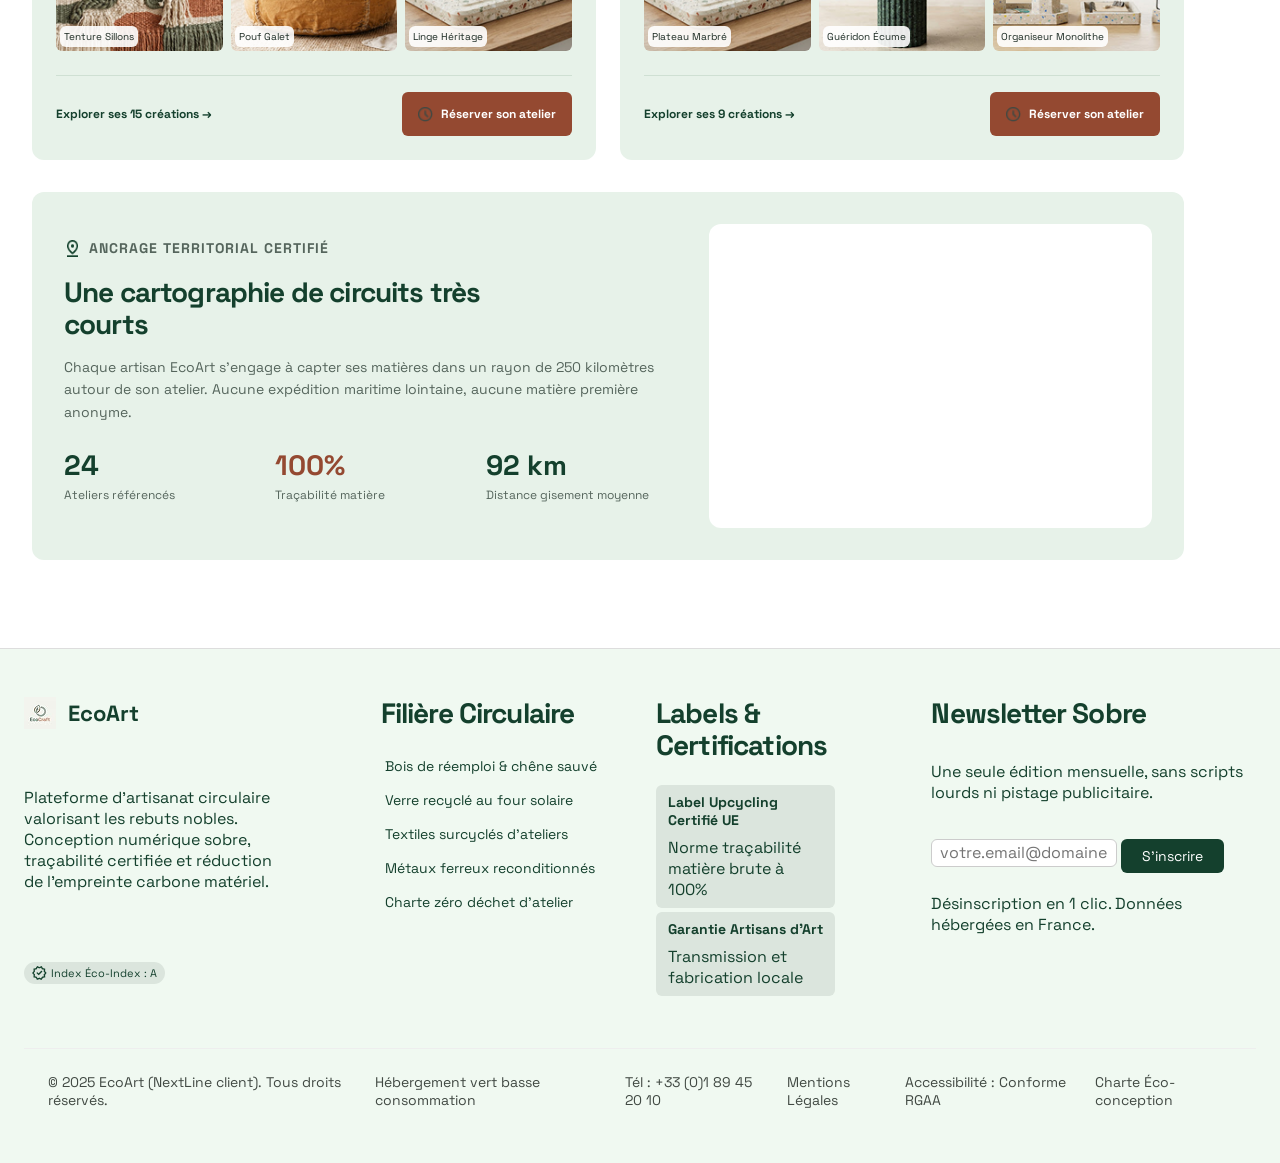
==== commit 3e31f162: "before last updates" ====
--- a/artisans.html
+++ b/artisans.html
@@ -460,7 +460,7 @@
                     <div class="artisan-heading">
 
                         <img
-                            src="assets/pictures/AB6AXU~1.PNG"
+                            src="assets/pictures/seondpic.png"
                             alt="Portrait de Marc Leroux"
                             class="artisan-portrait"
                             width="60"
--- a/CSS/style.css
+++ b/CSS/style.css
@@ -2398,3 +2398,534 @@
 }
 
 /*page services
+
+
+
+
+
+
+
+
+
+
+
+
+
+
+
+
+
+
+
+
+
+
+
+
+.artisans-main {
+    width: calc(100% - 32px);
+    max-width: var(--container-max);
+    margin: 0 auto;
+    padding: var(--space-6) 0;
+}
+
+.artisans-main img {
+    max-width: 100%;
+}
+
+.artisans-main h1,
+.artisans-main h2,
+.artisans-main h3,
+.artisans-main h4,
+.artisans-main p {
+    margin-top: 0;
+}
+
+/* Introduction */
+
+.artisans-intro-container {
+    display: grid;
+    grid-template-columns: 1fr;
+    gap: var(--space-5);
+    margin-bottom: var(--space-5);
+}
+
+.artisans-main .intro {
+    position: static;
+    width: auto;
+    height: auto;
+    margin: 0;
+    padding: var(--space-4) 0;
+    background: transparent;
+}
+
+.artisans-label {
+    display: flex;
+    align-items: center;
+    gap: var(--space-2);
+    color: var(--color-green-dark);
+    font-size: var(--text-xs);
+    font-weight: var(--weight-bold);
+    letter-spacing: 1px;
+    text-transform: uppercase;
+    margin-bottom: var(--space-4);
+}
+
+.artisans-main .intro h1 {
+    max-width: 700px;
+    margin-bottom: var(--space-5);
+    font-size: var(--text-2xl);
+    font-weight: var(--weight-bold);
+    line-height: var(--line-tight);
+}
+
+.artisans-main .intro p:last-child {
+    max-width: 700px;
+    color: var(--color-text-muted);
+    font-size: var(--text-sm);
+    line-height: var(--line-base);
+}
+
+/* Icons */
+
+.artisans-main .artisan-icon {
+    display: inline-block;
+    width: 15px;
+    height: 15px;
+    object-fit: contain;
+    vertical-align: middle;
+    flex-shrink: 0;
+}
+
+.artisans-main .artisans-label .artisan-icon {
+    width: 17px;
+    height: 17px;
+}
+
+/* Statistics */
+
+.artisans-main .artisans-stats {
+    position: static;
+    width: auto;
+    height: auto;
+    margin: 0;
+    padding: var(--space-5);
+    background-color: var(--color-surface);
+    border: 0;
+    border-radius: var(--radius-md);
+    box-shadow: none;
+}
+
+.artisans-stats > p {
+    color: var(--color-text-muted);
+    font-size: var(--text-sm);
+    line-height: var(--line-base);
+}
+
+.artisans-stats .certification {
+    display: inline-flex;
+    align-items: center;
+    gap: var(--space-2);
+    padding: var(--space-2);
+    background-color: var(--color-left-badge);
+    color: var(--color-green-dark);
+    border-radius: var(--radius-sm);
+    font-size: var(--text-xs);
+    font-weight: var(--weight-bold);
+}
+
+.artisans-main .stats-container {
+    display: grid;
+    grid-template-columns: repeat(2, minmax(0, 1fr));
+    gap: var(--space-2);
+    margin: var(--space-5) 0;
+}
+
+.artisans-main .artisans-stats .stat {
+    position: static;
+    display: flex;
+    flex-direction: column;
+    gap: var(--space-2);
+    width: auto;
+    height: auto;
+    min-width: 0;
+    margin: 0;
+    padding: var(--space-4);
+    background-color: var(--color-white);
+    border: 0;
+    border-radius: var(--radius-sm);
+    box-shadow: none;
+    transform: none;
+}
+
+.artisans-stats .stat h3 {
+    margin: 0;
+    color: var(--color-green-dark);
+    font-size: var(--text-xl);
+    font-weight: var(--weight-bold);
+}
+
+.artisans-stats .stat:nth-child(2) h3 {
+    color: var(--color-brown);
+}
+
+.artisans-stats .stat p {
+    margin: 0;
+    color: var(--color-text-muted);
+    font-size: var(--text-xs);
+}
+
+/* Material progress bar */
+
+.materials-progress {
+    margin-top: var(--space-4);
+}
+
+.materials-progress > p {
+    margin-bottom: var(--space-2);
+    font-size: var(--text-xs);
+    color: var(--color-text-muted);
+}
+
+.progress-bar {
+    display: flex;
+    width: 100%;
+    height: 9px;
+    overflow: hidden;
+    border-radius: var(--radius-pill);
+    background-color: var(--color-border);
+}
+
+.progress-bar span {
+    display: block;
+    height: 100%;
+}
+
+.progress-wood {
+    width: 40%;
+    background-color: var(--color-green-dark);
+}
+
+.progress-glass {
+    width: 25%;
+    background-color: var(--color-green-light);
+}
+
+.progress-textile {
+    width: 20%;
+    background-color: var(--color-brown);
+}
+
+.progress-plastic {
+    width: 15%;
+    background-color: var(--color-salmon);
+}
+
+.materials-progress .progress-legend {
+    margin-top: var(--space-2);
+    font-size: var(--text-xs);
+    color: var(--color-text-muted);
+}
+
+
+.artisans-main .artisans-categories {
+    display: flex;
+    flex-wrap: wrap;
+    gap: var(--space-2);
+    margin-bottom: var(--space-6);
+}
+
+.artisans-categories a {
+    display: inline-flex;
+    align-items: center;
+    justify-content: center;
+    min-height: var(--tap-size);
+    padding: var(--space-2) var(--space-4);
+    background-color: var(--color-surface);
+    border: 1px solid var(--color-border);
+    border-radius: var(--radius-pill);
+    color: var(--color-text);
+    font-size: var(--text-xs);
+    font-weight: var(--weight-medium);
+    text-decoration: none;
+}
+
+.artisans-categories a.active,
+.artisans-categories a:hover {
+    background-color: var(--color-green-dark);
+    color: var(--color-white);
+}
+
+
+.artisans-main .artisans-section {
+    margin-bottom: var(--space-6);
+}
+
+.artisans-main .artisans-grid {
+    display: grid;
+    grid-template-columns: minmax(0, 1fr);
+    gap: var(--space-5);
+}
+
+.artisans-main .artisan-card {
+    display: flex;
+    flex-direction: column;
+    min-width: 0;
+    width: 100%;
+    height: auto;
+    margin: 0;
+    padding: var(--space-5);
+    background-color: var(--color-surface);
+    border: 0;
+    border-radius: var(--radius-md);
+    box-shadow: none;
+}
+
+.artisans-main .artisan-heading {
+    display: flex;
+    align-items: center;
+    gap: var(--space-3);
+    margin-bottom: var(--space-5);
+}
+
+.artisans-main .artisan-portrait {
+    display: block;
+    width: 60px;
+    height: 60px;
+    object-fit: cover;
+    border-radius: var(--radius-sm);
+    flex-shrink: 0;
+}
+
+.artisans-main .artisan-info {
+    flex: 1;
+    min-width: 0;
+}
+
+.artisan-info > p:first-child {
+    margin-bottom: var(--space-1);
+    color: var(--color-brown);
+    font-size: var(--text-xs);
+    font-weight: var(--weight-bold);
+}
+
+.artisan-info h3 {
+    margin-bottom: var(--space-1);
+    font-size: var(--text-lg);
+    font-weight: var(--weight-bold);
+    line-height: var(--line-tight);
+}
+
+.artisan-info > p:last-child {
+    margin-bottom: 0;
+    color: var(--color-text-muted);
+    font-size: var(--text-xs);
+}
+
+.artisan-badge {
+    display: none;
+    align-items: center;
+    gap: var(--space-1);
+    padding: var(--space-2);
+    background-color: var(--color-green-dark);
+    color: var(--color-white);
+    border-radius: var(--radius-pill);
+    font-size: var(--text-xs);
+    white-space: nowrap;
+}
+
+.artisan-description {
+    margin-bottom: var(--space-4);
+    color: var(--color-text-muted);
+    font-size: var(--text-sm);
+    line-height: var(--line-base);
+}
+
+
+.artisans-main .artisan-details {
+    display: flex;
+    flex-wrap: wrap;
+    gap: var(--space-2);
+    margin-bottom: var(--space-5);
+}
+
+.artisan-details span {
+    display: inline-flex;
+    align-items: center;
+    gap: var(--space-1);
+    padding: var(--space-2);
+    background-color: var(--color-left-badge);
+    color: var(--color-green-dark);
+    border-radius: var(--radius-sm);
+    font-size: var(--text-xs);
+}
+
+.artisan-details span:last-child {
+    background-color: var(--color-salmon-soft);
+    color: var(--color-brown);
+}
+
+.artisan-card h4 {
+    margin-bottom: var(--space-3);
+    font-size: var(--text-xs);
+    font-weight: var(--weight-bold);
+    text-transform: uppercase;
+    letter-spacing: 0.5px;
+}
+
+
+.artisans-main .artisan-gallery {
+    display: grid;
+    grid-template-columns: repeat(3, minmax(0, 1fr));
+    gap: var(--space-2);
+    margin-bottom: var(--space-5);
+}
+
+.artisans-main .artisan-gallery figure {
+    position: relative;
+    min-width: 0;
+    margin: 0;
+    overflow: hidden;
+    border-radius: var(--radius-sm);
+}
+
+.artisans-main .artisan-gallery img {
+    display: block;
+    width: 100%;
+    height: 110px;
+    object-fit: cover;
+}
+
+.artisan-gallery figcaption {
+    position: absolute;
+    bottom: var(--space-1);
+    left: var(--space-1);
+    max-width: calc(100% - 8px);
+    padding: var(--space-1);
+    background-color: rgba(255, 255, 255, 0.9);
+    color: var(--color-text);
+    border-radius: var(--radius-sm);
+    font-size: 10px;
+}
+
+
+.artisans-main .artisan-actions {
+    display: flex;
+    flex-wrap: wrap;
+    align-items: center;
+    justify-content: space-between;
+    gap: var(--space-3);
+    margin-top: auto;
+    padding-top: var(--space-4);
+    border-top: 1px solid var(--color-border);
+}
+
+.artisan-actions a {
+    color: var(--color-green-dark);
+    font-size: var(--text-xs);
+    font-weight: var(--weight-bold);
+    text-decoration: none;
+}
+
+.artisan-actions a:hover {
+    text-decoration: underline;
+}
+
+.artisan-actions .artisan-button {
+    display: inline-flex;
+    align-items: center;
+    justify-content: center;
+    gap: var(--space-2);
+    min-height: var(--tap-size);
+    padding: var(--space-2) var(--space-4);
+    background-color: var(--color-brown);
+    color: var(--color-white);
+    border-radius: var(--radius-sm);
+}
+
+.artisan-actions .artisan-button:hover {
+    background-color: var(--color-brown-dark);
+    text-decoration: none;
+}
+
+
+.artisans-main .artisans-location {
+    display: grid;
+    grid-template-columns: minmax(0, 1fr);
+    gap: var(--space-5);
+    align-items: center;
+    margin-bottom: var(--space-6);
+    padding: var(--space-5);
+    background-color: var(--color-surface);
+    border: 0;
+    border-radius: var(--radius-md);
+}
+
+.location-content h2 {
+    max-width: 500px;
+    margin-bottom: var(--space-4);
+    font-size: var(--text-xl);
+    line-height: var(--line-tight);
+}
+
+.location-content > p {
+    color: var(--color-text-muted);
+    font-size: var(--text-sm);
+    line-height: var(--line-base);
+}
+
+.artisans-main .location-stats {
+    display: grid;
+    grid-template-columns: repeat(3, minmax(0, 1fr));
+    gap: var(--space-3);
+    margin-top: var(--space-5);
+}
+
+.location-stats h3 {
+    margin-bottom: var(--space-1);
+    color: var(--color-green-dark);
+    font-size: var(--text-xl);
+    font-weight: var(--weight-bold);
+}
+
+.location-stats > div:nth-child(2) h3 {
+    color: var(--color-brown);
+}
+
+.location-stats p {
+    font-size: var(--text-xs);
+    color: var(--color-text-muted);
+}
+
+
+.artisans-main .location-map {
+    display: flex;
+    align-items: center;
+    justify-content: center;
+    width: 100%;
+    min-width: 0;
+    min-height: 240px;
+    padding: var(--space-3);
+    background-color: var(--color-white);
+    border-radius: var(--radius-md);
+    overflow: hidden;
+}
+
+.artisans-main .location-map iframe {
+    display: block;
+    width: 100%;
+    height: 280px;
+    border: 0;
+    border-radius: var(--radius-sm);
+}
+
+
+
+a:focus-visible,
+button:focus-visible,
+input:focus-visible {
+    outline: 3px solid var(--color-focus);
+    outline-offset: 3px;
+}
+
+
--- a/CSS/responsive.css
+++ b/CSS/responsive.css
@@ -1,5 +1,187 @@
-/* Mobile */
+
+@media (min-width: 1025px) {
+    .menu-icon {
+        display: none;
+    }
+
+    .nav_bar ul {
+        display: flex;
+    }
+
+    .nav_bar .menu_list {
+        display: flex;
+        position: static;
+        flex-direction: row;
+        width: auto;
+        background-color: transparent;
+        box-shadow: none;
+        padding: 0;
+        gap: var(--space-1);
+    }
+
+    .nav_bar ul li a {
+        text-decoration: none;
+        color: var(--color-textp);
+        font-size: var(--text-sm);
+        font-weight: 600;
+    }
+
+    .nav_bar ul li a.active {
+        background-color: var(--color-green);
+        color: var(--color-active);
+        border-radius: var(--radius-sm);
+    }
+
+    .main_hero_catalog {
+        flex-direction: row;
+    }
+
+    .small_nav div {
+        display: flex;
+        flex-direction: row;
+    }
+
+    .catalog_title {
+        width: 65%;
+    }
+
+    .section_2_hero_div div h1 {
+        font-size: var(--text-3xl);
+    }
+
+    .section_2_hero_div div h3 {
+        font-size: var(--text-sm);
+    }
+
+    .section_2_hero_div div h1 span {
+        font-size: var(--text-sm);
+    }
+
+    .catalog_title h1 {
+        font-size: var(--text-title-hero);
+        padding-right: 0;
+    }
+
+    .section_2_hero {
+        width: 35%;
+        align-items: end;
+        margin-top: 0;
+    }
+
+    .search_bar {
+        display: grid;
+        grid-template-columns: auto auto auto;
+    }
+
+    .search_container {
+        width: auto;
+    }
+
+    .search_container input {
+        width: auto;
+    }
+
+    .filter_tags {
+        width: 100%;
+        flex-direction: row;
+        align-items: center;
+        gap: var(--space-7);
+    }
+    .filter_tags p {
+        margin: 0;
+        align-items: center;
+    }
+    .tags_container {
+        flex-wrap: nowrap;
+    }
+
+    .count_info {
+        margin-left: auto;
+    }
+
+    .products_grid {
+        grid-template-columns: repeat(4, 1fr);
+    }
+
+    .pagination_section {
+        flex-direction: row;
+        align-items: center;
+        justify-content: space-between;
+    }
+
+    .features_section {
+        grid-template-columns: repeat(3, 1fr);
+    }
+
+    .footer_section {
+        grid-template-columns: 2fr 1.5fr 1.5fr 2fr;
+        gap: var(--space-6);
+    }
+
+    .footer_third_div {
+        padding-right: var(--space-8);
+    }
+
+    .footer_first_div p {
+        padding: var(--space-1) var(--space-8) 0 0;
+    }
+
+    .footer_info {
+        flex-direction: row;
+        justify-content: space-between;
+    }
+
+    .input_div {
+        width: 90%;
+    }
+}
+
+
+
+
+
+
+
+
 @media (max-width: 767px) {
+    .artisans-main {
+        padding: 40px 24px;
+    }
+
+    .artisans-intro-container {
+        grid-template-columns: 1.5fr 1fr;
+        align-items: start;
+    }
+
+    .intro h1 {
+        font-size: 44px;
+    }
+
+    .artisans-grid {
+        grid-template-columns: repeat(2, minmax(0, 1fr));
+    }
+
+    .artisan-card {
+        padding: 24px;
+    }
+
+    .artisans-location {
+        grid-template-columns: 1fr 1fr;
+        align-items: center;
+        padding: 32px;
+    }
+
+    .products_grid {
+        grid-template-columns: repeat(2, 1fr);
+    }
+
+    .features_section {
+        grid-template-columns: repeat(2, 1fr);
+    }
+
+    .footer_section {
+        grid-template-columns: repeat(2, 1fr);
+    }
  .hero-area { grid-template-columns: 1fr; gap: 36px; padding: 72px 20px 40px;}
   .h1-hero {font-size: clamp(32px, 8vw, 42px); line-height: 1.2; margin: 18px 0 14px;}
   .hero-p {font-size: 15px; line-height: 1.7;}
@@ -14,61 +196,130 @@
   .card-meta { padding-left: 0; gap: 12px; font-size: 12px;}
   .stat {left: 12px;bottom: 12px;max-width: 180px;padding: 12px;gap: 10px;}
   .stat strong {font-size: 16px; }
-    /* <===============  Nav Bar ================> */
-    .nav_bar a {
-        font-size: var(--text-1xl);
-    }
-    .nav_bar a img {
-        width: var(--space-5);
-    }
-    .menu-icon{
-        display: block;
-    }
-    .nav_bar .menu_list {
-        display: none;
-        flex-direction: column;
-        position: absolute;
-        top: 64px;
-        width: 99%;
-        background-color: var(--color-bg);
-        padding: var(--space-3);
-        gap: var(--space-5) 0;
-        box-shadow: 0 4px 6px rgba(0,0,0,0.1);
-        z-index: 99;
-    }
-    #menu-toggle:checked ~ .menu_list  {
-        display: flex;
-    }
-    .artisans-main {
-        padding: 24px 16px;
-    }
-
-    .artisans-grid {
-        grid-template-columns: 1fr;
-    }
-
-    .artisans-intro-container {
-        grid-template-columns: 1fr;
-    }
-
-    .artisans-location {
-        grid-template-columns: 1fr;
-    }
-    /* ========================================= */
-
-
-
-    /* =================  Footer =============== */
-    
-    .footer_section{
-        display: flex;
-        flex-direction: column;
-    }
-    .footer_info{
-        display: flex;
-        flex-direction: column;
-    }
-    /* ========================================= */
+   .stat {
+  position: static;
+  display: flex; align-items: center; gap: 12px;
+  background: var(--color-small-nav);
+  padding: 14px 16px;
+  border-radius: 8px;
+  box-shadow: 0 10px 28px rgba(0,0,0,.14);
+  max-width: none;
+  margin-top: 16px;
+}
+.stat-icon {
+  width: 32px; height: 40px; flex: none;
+  display: grid; place-items: center;
+  background: var(--color-left-badge-icon); border-radius: 4px; color: var(--forest);
+}
+.stat-icon svg { width: 18px; height: 18px; }
+.stat strong { display: block; font-size: 18px; color: var(--forest); line-height: 1.2; }
+.stat span { font-size: 11px; line-height: 1.3; color: var(--text); display: block; }
+
+.statss { max-width: 1400px; margin: 0 auto; padding: 24px 16px; }
+.statss-card {
+  display: grid; grid-template-columns: 1fr; align-items: center;
+  background: var(--color-small-nav);
+  border-radius: 12px;
+  box-shadow: 0 2px 6px rgba(20, 64, 44, .08);
+  padding: 8px 0;
+}
+.statt-item { display: flex; align-items: center; gap: 16px; padding: 20px 20px; height: 100%; }
+.statt-item + .statt-item { border-top: 1px solid var(--divider); }
+.statt-icon { flex: none; width: 48px; height: 48px; display: grid; place-items: center; background: var(--icon-bg); border-radius: 8px; }
+.statt-icon img { width: 28px; height: 28px; }
+.statt-icon--1 { color: var(--forest); }
+.statt-icon--2 { color: var(--clay); }
+.statt-icon--3 { color: var(--green); }
+.statt-number { font-size: 36px; font-weight: 700; line-height: 1; letter-spacing: -.02em; margin-bottom: 8px; }
+.statt-number--1 { color: var(--forest); }
+.statt-number--2 { color: var(--color-green-dark); }
+.statt-number--3 { color: #2D5A43; }
+.statt-title { font-size: 18px; font-weight: 500; line-height: 1.4; color: var(--text-font); }
+.statt-desc { font-size: 14px; line-height: 1.45; margin-top: .5px; }
+
+.home-body { background-color: #F2FCF4; }
+.second-section { max-width: 1128px; margin: 0 auto; padding: 40px 16px; }
+.sec-head { display: flex; flex-direction: column; align-items: flex-start; gap: 16px; margin-bottom: 24px; }
+.sec-head h2, .sec-center h2 { font-size: 28px; line-height: 1.15; font-weight: 700; color: var(--forest); letter-spacing: -.01em; }
+.sec-center { text-align: center; max-width: 720px; margin: 0 auto 32px; }
+.sec-center p { margin-top: 12px; font-size: 16px; line-height: 1.6; }
+.h2-sm { font-size: 24px !important; }
+.link-arrow { display: inline-flex; align-items: center; gap: 6px; color: var(--forest); font-size: 14px; font-weight: 500; text-decoration: none; white-space: nowrap; }
+.link-arrow svg { width: 16px; height: 16px; }
+.btn-sm { height: 36px; padding: 0 14px; font-size: 13px; gap: 6px; }
+.btn-light { background: var(--color-btn-home3); color: var(--color-btn-home); }
+.chip { position: absolute; top: 12px; left: 12px; background: rgba(0,0,0,.45); color: #fff; font-size: 11px; font-weight: 500; padding: 4px 8px; border-radius: 4px; backdrop-filter: blur(4px); }
+.chip--r { left: auto; right: 12px; }
+.chip--clay { background: var(--clay); text-transform: uppercase; letter-spacing: .05em; font-size: 10px; border-radius: 2px; }
+.pgrid { display: grid; grid-template-columns: 1fr; gap: 16px; }
+.pcard { display: flex; flex-direction: column; background: var(--fcard-bg); border-radius: 12px; overflow: hidden; box-shadow: 0 1px 3px rgba(20,64,44,.08); }
+.pcard-img { position: relative; aspect-ratio: 1 / 1.1; }
+.pcard-img img { display: block; width: 100%; height: 100%; object-fit: cover; }
+.pcard-body { display: flex; flex-direction: column; flex: 1; padding: 16px; }
+.maker { font-size: 11px; font-weight: 500; letter-spacing: .04em; }
+.pcard h3 { font-size: 20px; font-weight: 500; line-height: 1.3; color: var(--ink); margin: 6px 0; }
+.pdesc { font-size: 13px; line-height: 1.5; margin-bottom: 16px; }
+.pfoot { display: flex; justify-content: space-between; align-items: flex-end; margin-top: auto; }
+.plabel { display: block; font-size: 11px; }
+.pfoot strong { font-size: 18px; color: var(--forest); }
+.egrid { display: grid; grid-template-columns: 1fr; gap: 16px; background-color: #F2FCF4; }
+.ecard { background: var(--fcard-bg); border-radius: 12px; padding: 24px 20px; }
+.num { display: grid; place-items: center; width: 36px; height: 36px; border-radius: 6px; background: var(--forest); color: #fff; font-size: 14px; font-weight: 700; margin-bottom: 16px; }
+.ecard:nth-child(2) .num { background: var(--clay); }
+.ecard h3 { font-size: 22px; font-weight: 500; line-height: 1.3; color: var(--ink); margin-bottom: 12px; }
+.ecard p { font-size: 14px; line-height: 1.6; }
+.atelier { display: grid; grid-template-columns: 1fr; background: var(--fcard-bg); border-radius: 12px; overflow: hidden; box-shadow: 0 4px 16px rgba(20,64,44,.08); }
+.atelier-img { position: relative; min-height: 220px; }
+.atelier-img img { position: absolute; inset: 0; width: 100%; height: 100%; object-fit: cover; }
+.atelier-body { padding: 20px; }
+.meta { display: flex; flex-wrap: wrap; gap: 8px 16px; list-style: none; font-size: 12px; font-weight: 500; margin-bottom: 16px; }
+.meta-warn { color: var(--clay); font-weight: 700; }
+.atelier h2 { font-size: 24px; line-height: 1.25; font-weight: 700; color: var(--forest); margin-bottom: 16px; }
+.atelier-body > p { font-size: 15px; line-height: 1.6; margin-bottom: 20px; }
+.includes { background: var(--card-bg); border-radius: 8px; padding: 16px; }
+.includes-title { font-size: 11px; font-weight: 700; letter-spacing: .06em; text-transform: uppercase; color: var(--forest); margin-bottom: 10px; }
+.includes ul { list-style: none; display: grid; gap: 8px; font-size: 13px; }
+.includes li { display: flex; gap: 8px; align-items: flex-start; }
+.includes svg { width: 14px; height: 14px; flex: none; margin-top: 3px; color: var(--green); }
+.tgrid { display: grid; grid-template-columns: 1fr; gap: 16px; }
+.tcard { display: flex; flex-direction: column; background: var(--color-text-on-dark); border-radius: 12px; padding: 20px; }
+.stars { color: var(--clay); letter-spacing: 3px; font-size: 18px; margin-bottom: 12px; }
+.tcard blockquote { font-style: italic; font-size: 14px; line-height: 1.6; margin-bottom: 20px; }
+.tcard figcaption { display: flex; align-items: center; gap: 12px; margin-top: auto; }
+.tcard small { display: block; font-size: 12px; }
+.tcard strong { font-size: 14px; color: var(--ink); }
+.avatar { display: grid; place-items: center; width: 40px; height: 40px; flex: none; border-radius: 12px; font-size: 13px; font-weight: 700; color: var(--forest); }
+.avatar--mint { background: var(--mint); }
+.avatar--salmon { background: var(--salmon); }
+.cta-wrap { background: #1a4a35; padding: 16px; }
+.cta { position: relative; overflow: hidden; max-width: 1400px; margin: 0 auto; background: var(--color-green); border-radius: 12px; padding: 32px 20px; color: #fff; }
+.cta-text { position: relative; z-index: 1; max-width: 640px; }
+.p-settings { color: #B5F0CA; font-size: 11px; }
+.cta h2 { color: var(--color-btn-home3); font-size: 26px; line-height: 1.25; font-weight: 500; margin: 8px 0 16px; }
+.cta-text > p:not(.eyebrow) { color: #d4e8dc; line-height: 1.6; margin-bottom: 24px; }
+.cta .actions { margin: 0; }
+.cta img { display: none; } 
+
+.filieres { max-width: 1400px; margin: 0 auto; padding: 32px 16px 48px; }
+.filieres-header { display: flex; flex-direction: column; align-items: flex-start; gap: 16px; margin-bottom: 32px; }
+.eyebrow { color: var(--color-btn-home); font-size: 12px; font-weight: 700; letter-spacing: .08em; text-transform: uppercase; margin-bottom: 8px; }
+.h2-after-p { color: var(--color-btn-home); }
+.filieres-header h2 { font-size: 28px; line-height: 1.15; font-weight: 700; letter-spacing: -.01em; color: var(--forest); }
+.filieres-intro { max-width: 450px; font-size: 15px; line-height: 1.7; }
+.filieres-grid { display: grid; grid-template-columns: 1fr; gap: 16px; align-items: start; }
+.fcard { display: flex; flex-direction: column; background: #ECF6EE; border-radius: 12px; overflow: hidden; box-shadow: 0 1px 3px rgba(20, 64, 44, .06); }
+.fcard-body { padding: 20px 20px 24px; }
+.fcard img { display: block; width: 100%; height: 200px; object-fit: cover; }
+.fcard-top { display: flex; align-items: center; justify-content: space-between; gap: 8px; margin-bottom: 16px; }
+.pill { display: inline-flex; align-items: center; gap: 4px; height: 22px; padding: 0 10px 0 8px; border-radius: 999px; font-size: 12px; font-weight: 500; letter-spacing: .06em; color: #fff; white-space: nowrap; }
+.pill svg { width: 13px; height: 13px; flex: none; }
+.pill--forest { background: #2a5e45; }
+.pill--clay { background: var(--color-btn-home2); }
+.pill--green { background: #235B3E; }
+.pill--salmon { background: #FD9D80; color: var(--ink); }
+.gisement { font-size: 12px; font-weight: 500; letter-spacing: .06em; color: var(--text); white-space: nowrap; }
+.fcard h3 { font-size: 22px; font-weight: 500; line-height: 1.4; color: var(--ink); margin-bottom: 8px; }
+.fcard p { font-size: 14px; line-height: 1.45; }
 
 
 
@@ -76,7 +327,6 @@
 
 /* Tablette */
 @media (min-width: 768px) and (max-width: 1023px) {
-/* =================  Footer =============== */
 .hero-area { grid-template-columns: 1fr; gap: 36px; padding: 72px 20px 40px; }
 .h1-hero { font-size: clamp(32px, 8vw, 42px); line-height: 1.2; margin: 18px 0 14px; }
 .hero-p { font-size: 15px; line-height: 1.7; }
@@ -100,6 +350,20 @@
         display: flex;
         flex-direction: column;
     }
+/* ========================================= */
+}
+
+/*  Ordinateur portable */
+@media (min-width: 1024px) and (max-width: 1279px) {
+}
+
+
+/*
+   11. TABLETTE : 768px ET PLUS
+ */
+
+@media (min-width: 768px) {
+
     .artisans-main {
         padding: 40px 24px;
     }
@@ -127,11 +391,15 @@
         padding: 32px;
     }
 
-/* ========================================= */
-}
-
-/*  Ordinateur portable */
-@media (min-width: 1024px) and (max-width: 1279px) {
+}
+
+
+/* 
+   12. ORDINATEUR : 1024px ET PLUS
+ */
+
+@media (min-width: 1024px) {
+
     .artisans-main {
         padding: 48px 32px;
     }
@@ -168,8 +436,45 @@
 }
 
 
-/* Grand écran */
+/*
+ GRAND ÉCRAN : 1280px ET PLUS
+ */
+
 @media (min-width: 1280px) {
+     .artisans-main {
+        width: calc(100% - 64px);
+        padding-top: 40px;
+    }
+
+    .artisans-intro-container {
+        grid-template-columns: minmax(0, 1.65fr) minmax(0, 1fr);
+        gap: 32px;
+    }
+
+    .artisans-main .intro h1 {
+        font-size: 52px;
+    }
+
+    .artisans-main .artisans-grid {
+        grid-template-columns: repeat(2, minmax(0, 1fr));
+    }
+
+    .artisans-main .artisan-card {
+        padding: 24px;
+    }
+
+    .artisan-badge {
+        display: inline-flex;
+    }
+
+    .artisans-main .artisan-gallery img {
+        height: 150px;
+    }
+
+    .artisans-main .artisans-location {
+        grid-template-columns: minmax(0, 1.4fr) minmax(0, 1fr);
+        padding: 32px;
+    }
 
     .artisans-main {
         padding: 56px 32px;
@@ -197,13 +502,4 @@
         height: 150px;
     }
 
-    .artisans-location {
-        grid-template-columns: 1fr 1fr;
-        align-items: center;
-        padding: 32px;
-        gap: 48px;
-    }
-
-}
-
-
+}
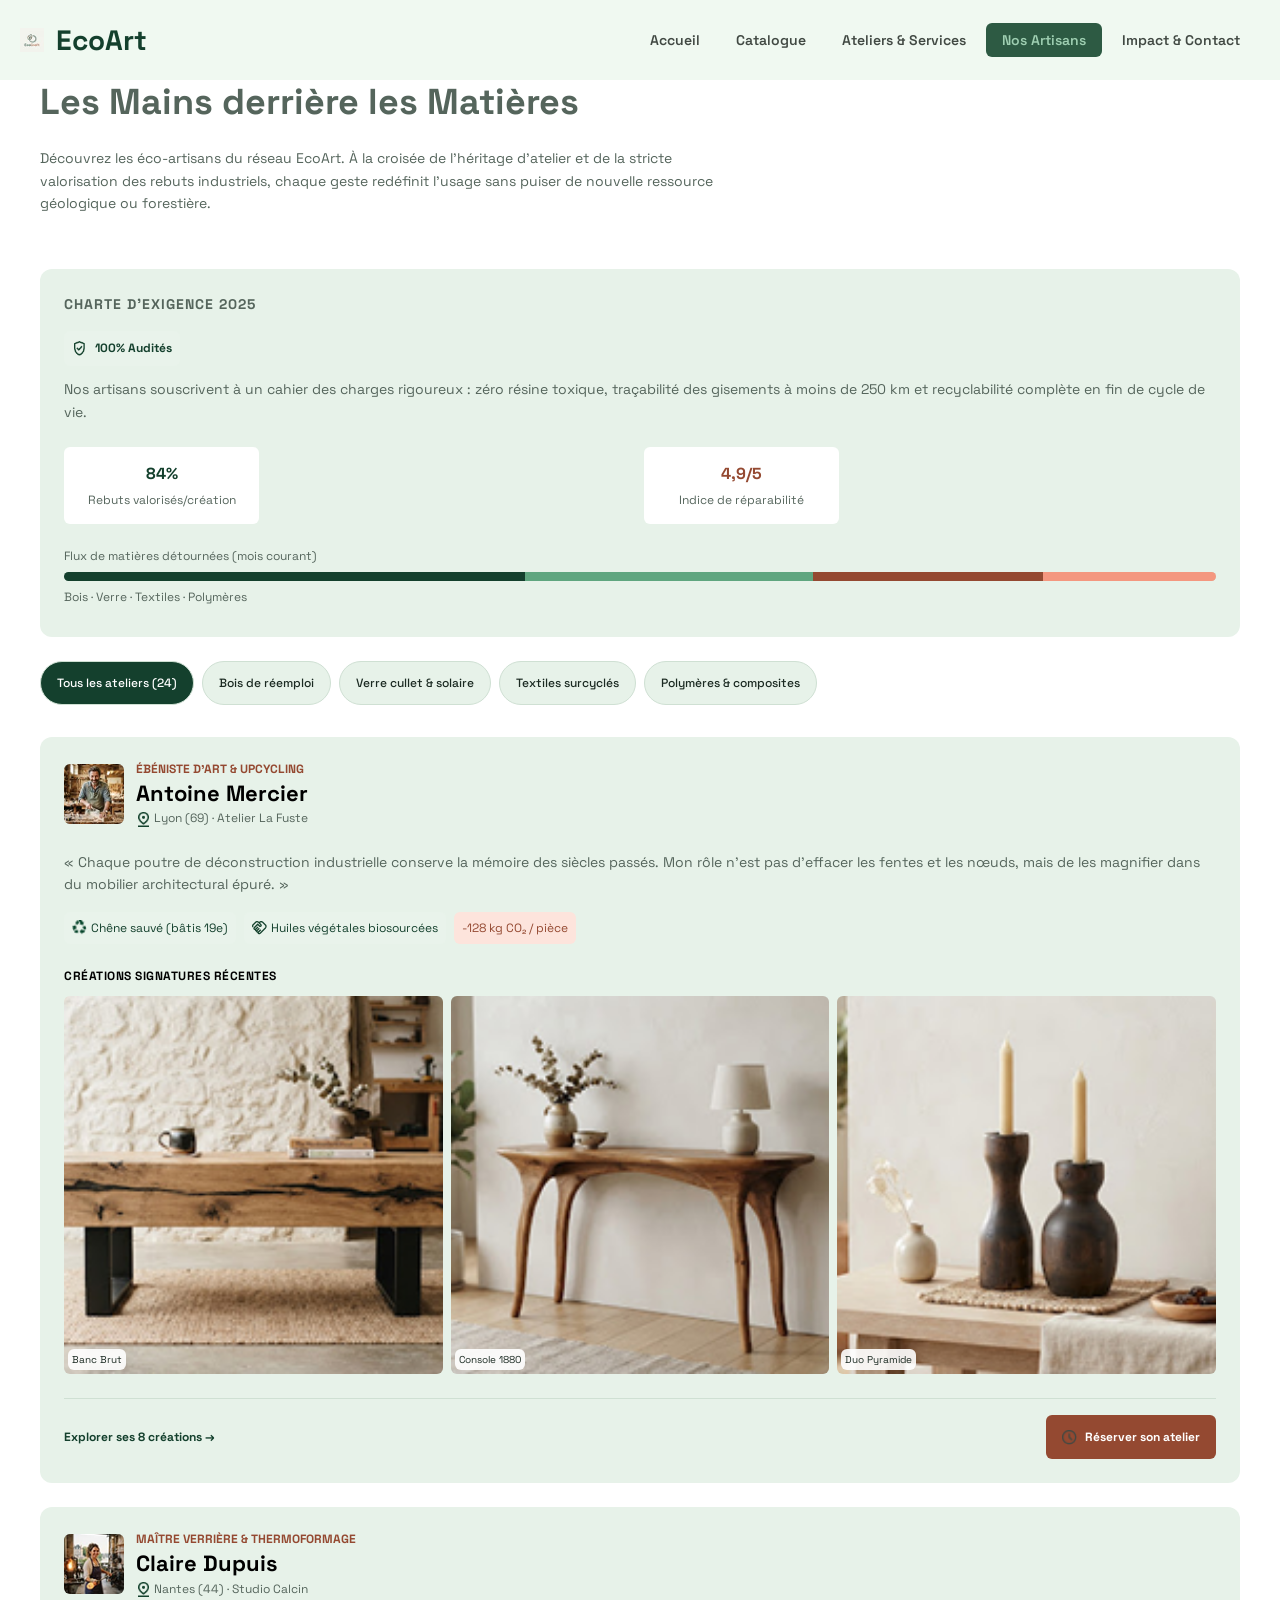
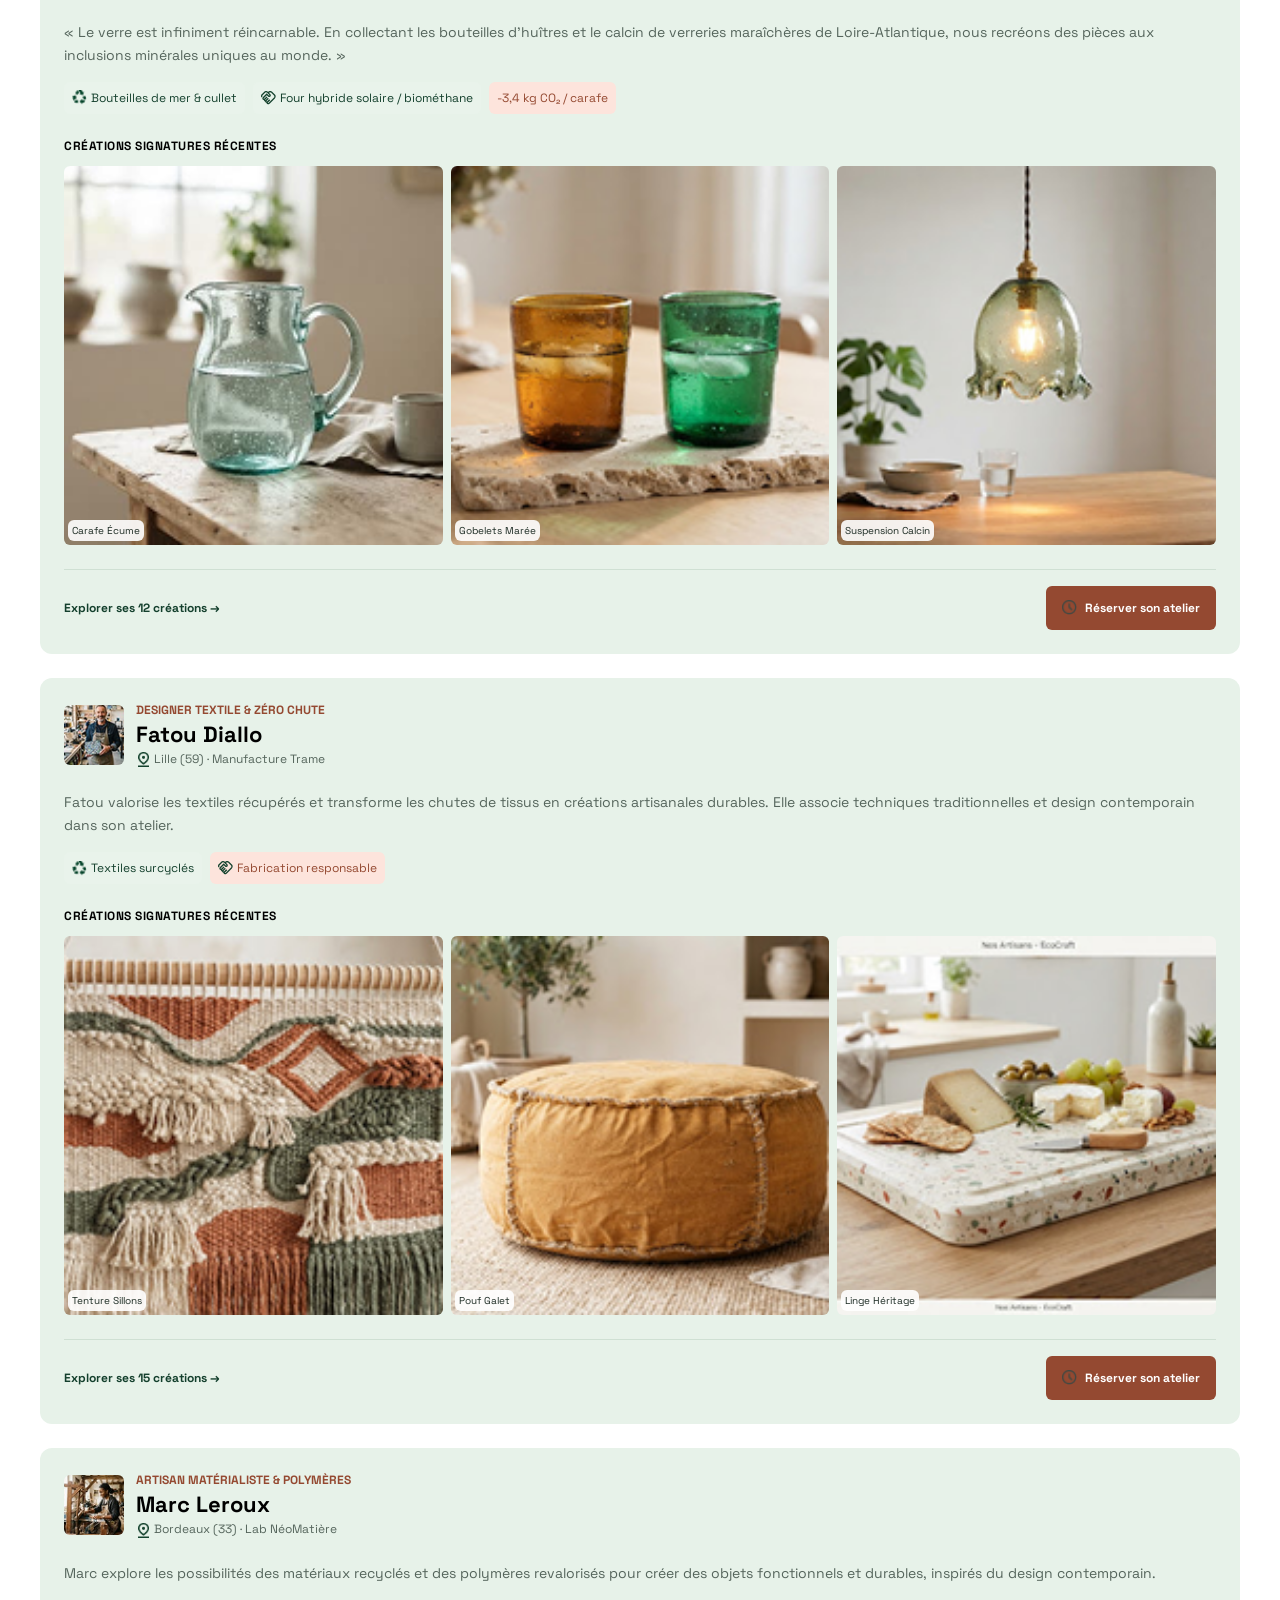
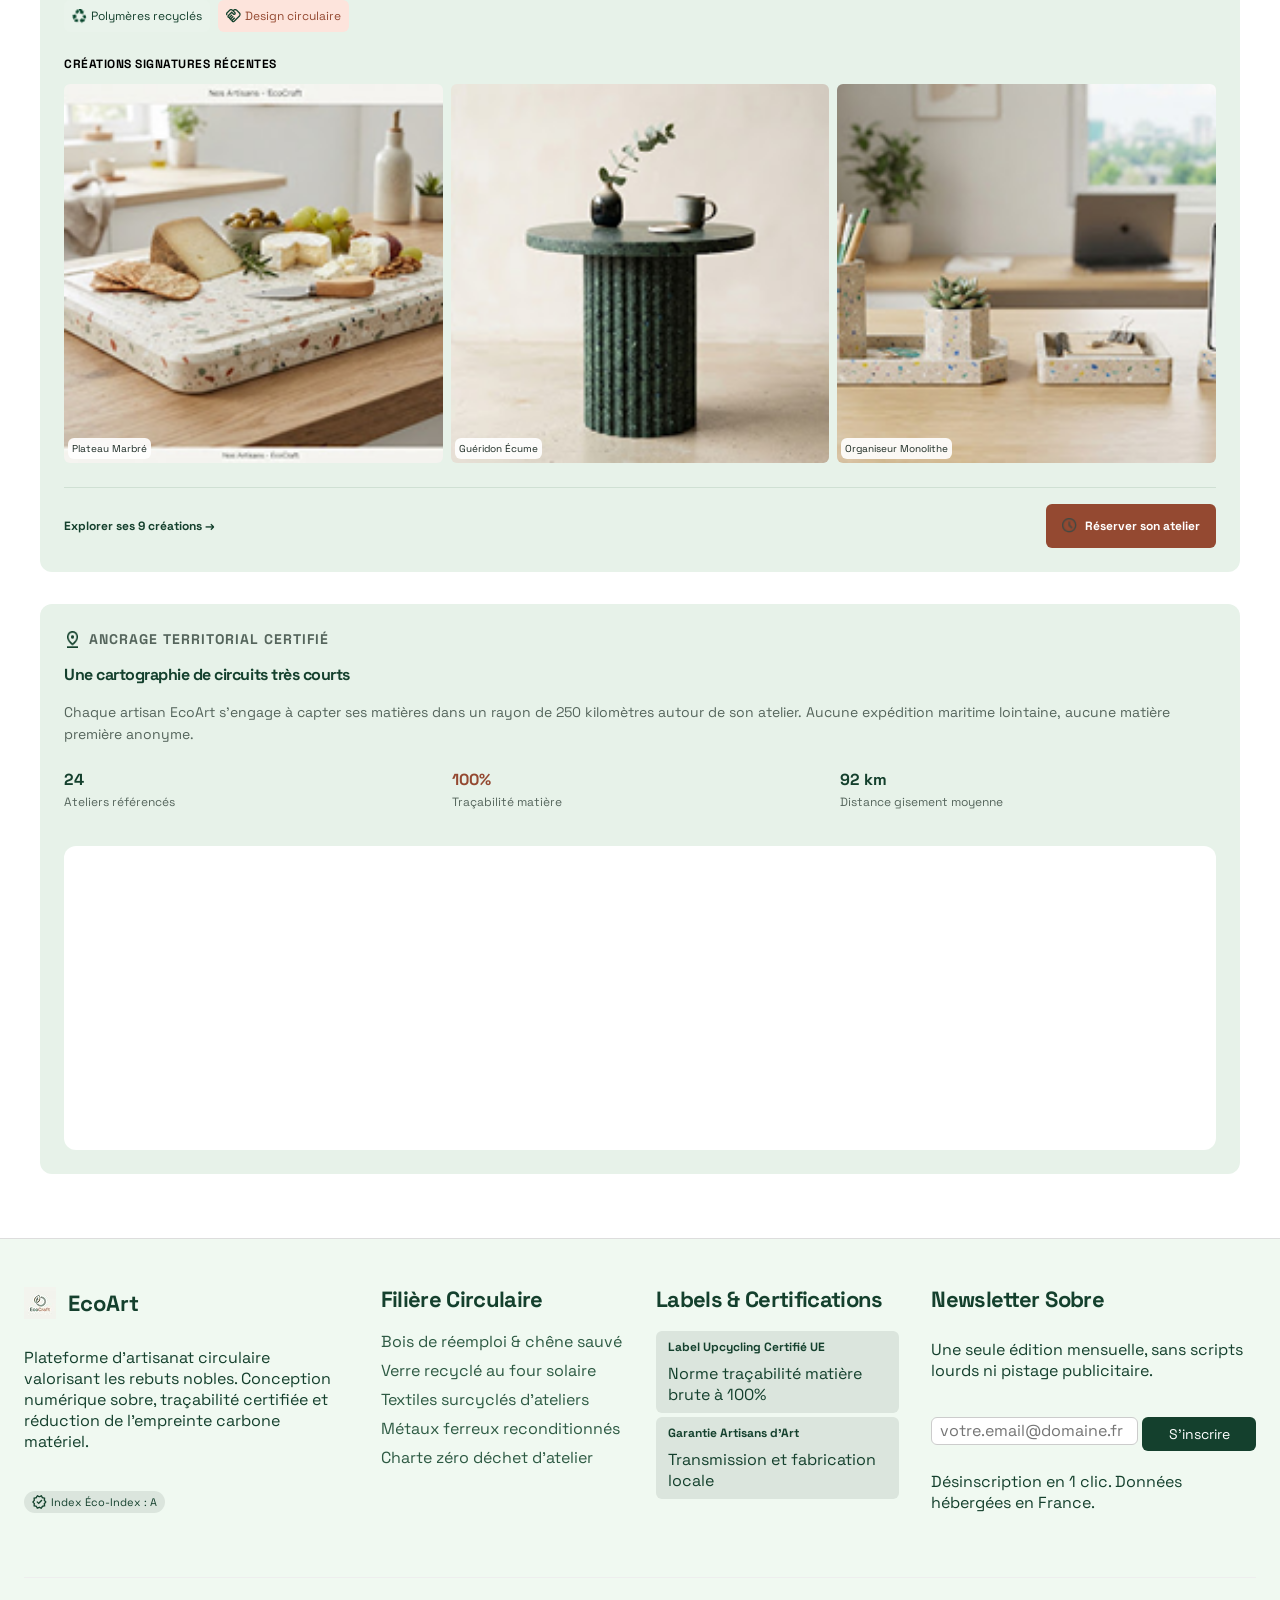
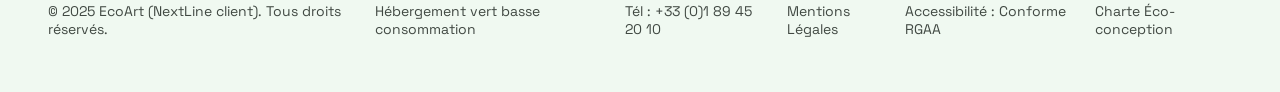
==== commit 73f8e85a: "finale edit responsive for all pages" ====
--- a/artisans.html
+++ b/artisans.html
@@ -24,25 +24,17 @@
     <!-- Header -->
 
     <header>
-        <nav class="nav_bar" aria-label="Navigation principale">
-
-            <a href="index.html">
-                <img src="assets/icons/Logo EcoArt.png" alt="">
-                EcoArt
-            </a>
-
-            <ul>
+        <nav class="nav_bar">
+            <a href="index.html"><img src="assets/icons/Logo EcoArt.png" alt="Logo EcoArt">EcoArt</a>
+            <input type="checkbox" id="menu-toggle" class="checkbox">
+            <label for="menu-toggle" class="menu-icon">&#9776;</label>
+            <ul class="menu_list">
                 <li><a href="index.html">Accueil</a></li>
                 <li><a href="produits.html">Catalogue</a></li>
-                <li><a href="services.html">Ateliers &amp; Services</a></li>
-                <li>
-                    <a href="artisans.html" class="active" aria-current="page">
-                        Nos Artisans
-                    </a>
-                </li>
-                <li><a href="impact.html">Impact &amp; Contact</a></li>
+                <li><a href="services.html">Ateliers & Services</a></li>
+                <li><a href="artisans.html" class="active">Nos Artisans</a></li>
+                <li><a href="impact.html" >Impact & Contact </a></li>
             </ul>
-
         </nav>
     </header>
 
--- a/CSS/variables.css
+++ b/CSS/variables.css
@@ -1,5 +1,4 @@
-@import url('https://fonts.googleapis.com/css2?family=Space+Grotesk:wght@300..700&display=swap');
-:root {
+@import url('https://fonts.googleapis.com/css2?family=Space+Grotesk:wght@300..700&display=swap');:root {
   /* ---------- Couleurs de marque  ---------- */
   --color-green: #2D5A43;          /* vert principal : boutons, badges, liens */
   --color-green-dark: #14402D;     /* titres, sections sombres (CTA, carte audit) */
@@ -36,13 +35,13 @@
   --color-btn-home3: #F2FCF4;
 
   /* ---------- Typographie ---------- */
-  --text-font: "Space Grotesk", sans-serif, system-ui, -apple-system, "Segoe UI";
+  --text-font: '"Space Grotesk", sans-serif, sy'stem-ui, -apple-system, "Segoe UI";
   --text-fonts: "Space Grotesk", system-ui, sans-serif;
   --text-xs: 0.75rem;    /* 12px : etiquettes, badges */
   --text-sm: 0.875rem;   /* 14px : texte secondaire */
   --text-base: 1rem;     /* 16px : texte courant */
   --text-lg: 1.375rem;   /* 22px : titres de cartes */
-  --text-xl: 1.75rem;    /* 28px : titres de section */
+  --text-1xl: 1.75rem;    /* 28px : titres de section */
   --text-2xl: 2.25rem;   /* 36px : titre H1 mobile */
   --text-3xl: 2.75rem;   /* 44px : gros chiffres (impact) */
   --text-4xl: 3.5rem;  /* 56px */
--- a/CSS/style.css
+++ b/CSS/style.css
@@ -58,6 +58,12 @@
     width: var(--space-5);
 }
 
+.nav_bar ul li a {
+    text-decoration: none;
+    color: var(--color-textp);
+    font-size: var(--text-sm);
+    font-weight: 600;
+}
 .nav_bar ul li a.active{
     background-color: var(--color-green);
     color: var(--color-active);
@@ -516,10 +522,12 @@
     display: grid;
     grid-template-columns: 1fr;
     gap: var(--space-6);
-    /* padding: var(--space-4) 0; */
     margin-bottom: var(--space-7);
 }
 
+.footer_section div h2{
+  font-size: var(--text-lg);
+}
 .footer_section div p {
     font-size: var(--text-base);
     font-weight: var(--weight-regular);
@@ -575,16 +583,15 @@
     gap: var(--space-2);
 }
 
-.footer_second_div a, 
 .footer_third_div h4 {
     margin: 0;
     padding: var(--space-1);
     text-decoration: none;
     color: var(--color-green-dark);
-    font-size: var(--text-sm);
-}
-
-.footer_section div h2,
+    font-size: var(--text-xs);
+}
+
+
 .footer_section div h4 {
     color: var(--color-green-dark);
 }
@@ -654,11 +661,12 @@
     border-top: 1px solid #eee;
     font-size: var(--text-xs);
     color: var(--color-textp);
+    
 }
 
 .footer_info div {
     display: flex;
-    gap: var(--space-4);
+    gap: var(--space-4); 
 }
 
 .footer_info div p {
@@ -771,8 +779,8 @@
 }
 .page-shell {
   width: min(var(--container-max), calc(100% - 48px));
-  margin: auto;
-  padding: var(--space-8) ;
+  margin: 90px auto 0 auto;
+  padding: 0 var(--space-5) ;
 }
 .hero {
   margin-bottom: var(--space-5);
@@ -2397,7 +2405,6 @@
   background: var(--color-brown-dark);
 }
 
-/*page services
 
 
 
@@ -2792,7 +2799,7 @@
 .artisans-main .artisan-gallery img {
     display: block;
     width: 100%;
-    height: 110px;
+    height: auto;
     object-fit: cover;
 }
 
--- a/CSS/responsive.css
+++ b/CSS/responsive.css
@@ -1,15 +1,178 @@
+@media (max-width: 767px) {
+
+    .menu-icon {
+        display: block;
+    }
+
+    .nav_bar ul.menu_list {
+        display: none;
+    }
+
+    /* Hero / Catalog */
+    .main_hero_catalog {
+        flex-direction: column;
+    }
+
+    .hero-area {
+        grid-template-columns: 1fr ;
+        gap: 32px ;
+        padding: 90px 16px 40px ;
+    }
+
+    .h1-hero {
+        font-size: 32px ;
+    }
+
+    .card {
+        height: auto ;
+        min-height: 380px;
+    }
+
+    .card-meta {
+        padding-left: 0 ;
+        flex-direction: column;
+        align-items: flex-start;
+        gap: 8px;
+    }
+
+    .stat {
+        position: relative ;
+        left: 0 ;
+        bottom: 0 ;
+        margin-top: 16px;
+        max-width: 100% ;
+    }
+
+
+    .pgrid, 
+    .egrid, 
+    .tgrid, 
+    .filieres-grid, 
+    .products_grid, 
+    .cards, 
+    .metrics, 
+    .artisans-grid,
+    .statss-card {
+        grid-template-columns: 1fr ;
+        gap: 20px ;
+    }
+
+    .impact-grid, 
+    .contact-grid, 
+    .services-hero, 
+    .reservation {
+        grid-template-columns: 1fr ;
+        gap: 24px ;
+    }
+
+    .services-hero {
+        grid-template-areas: 
+            "texte"
+            "stats"
+            "filtres" ;
+    }
+
+    .stats {
+        flex-direction: column;
+        gap: 16px;
+    }
+
+    .ligne, .form-row {
+        grid-template-columns: 1fr ;
+    }
+
+    .filieres-header {
+        flex-direction: column;
+        gap: 16px;
+    }
+
+    .atelier {
+        grid-template-columns: 1fr ;
+    }
+
+    .atelier-img {
+        min-height: 220px;
+    }
+
+    /* Footer Responsive */
+    .footer_section {
+        grid-template-columns: 1fr ;
+        gap: 32px;
+    }
+
+    .footer_info {
+        flex-direction: column;
+        text-align: center;
+        gap: 16px;
+    }
+
+    .footer_info div {
+        flex-direction: column;
+        gap: 8px;
+    }
+}
+
+
+@media (min-width: 768px) and (max-width: 1024px) {
+    .menu-icon {
+        display: block;
+    }
+
+    .nav_bar ul.menu_list {
+        display: none;
+    }
+
+    .hero-area { 
+        grid-template-columns: 1fr; 
+        gap: 40px; 
+        padding: 100px 24px 48px; 
+    }
+
+    .pgrid, .filieres-grid, .products_grid {
+        grid-template-columns: repeat(2, 1fr) ;
+    }
+
+    .metrics {
+        grid-template-columns: repeat(2, 1fr) ;
+    }
+
+    .egrid, .tgrid {
+        grid-template-columns: repeat(2, 1fr) ;
+    }
+
+    .impact-grid, .contact-grid, .reservation {
+        grid-template-columns: 1fr ;
+    }
+
+    .footer_section {
+        grid-template-columns: repeat(2, 1fr) ;
+        gap: 32px;
+    }
+
+    .artisans-intro-container {
+        grid-template-columns: 1fr;
+    }
+
+    .artisans-grid {
+        grid-template-columns: repeat(2, 1fr) ;
+    }
+    .search_bar{
+        flex-direction: column;
+    }
+}
 
 @media (min-width: 1025px) {
     .menu-icon {
+        display: none ;
+    }
+
+    #menu-toggle {
         display: none;
     }
 
-    .nav_bar ul {
-        display: flex;
-    }
-
+    .nav_bar ul, 
     .nav_bar .menu_list {
-        display: flex;
+        display: flex ;
         position: static;
         flex-direction: row;
         width: auto;
@@ -19,487 +182,38 @@
         gap: var(--space-1);
     }
 
-    .nav_bar ul li a {
-        text-decoration: none;
-        color: var(--color-textp);
-        font-size: var(--text-sm);
-        font-weight: 600;
-    }
-
-    .nav_bar ul li a.active {
-        background-color: var(--color-green);
-        color: var(--color-active);
-        border-radius: var(--radius-sm);
-    }
-
     .main_hero_catalog {
         flex-direction: row;
     }
 
-    .small_nav div {
-        display: flex;
-        flex-direction: row;
-    }
-
     .catalog_title {
         width: 65%;
     }
 
-    .section_2_hero_div div h1 {
-        font-size: var(--text-3xl);
-    }
-
-    .section_2_hero_div div h3 {
-        font-size: var(--text-sm);
-    }
-
-    .section_2_hero_div div h1 span {
-        font-size: var(--text-sm);
-    }
-
-    .catalog_title h1 {
-        font-size: var(--text-title-hero);
-        padding-right: 0;
-    }
-
     .section_2_hero {
         width: 35%;
-        align-items: end;
+        align-items: flex-end;
         margin-top: 0;
     }
 
-    .search_bar {
-        display: grid;
-        grid-template-columns: auto auto auto;
-    }
-
-    .search_container {
-        width: auto;
-    }
-
-    .search_container input {
-        width: auto;
-    }
-
-    .filter_tags {
-        width: 100%;
-        flex-direction: row;
-        align-items: center;
-        gap: var(--space-7);
-    }
-    .filter_tags p {
-        margin: 0;
-        align-items: center;
-    }
-    .tags_container {
-        flex-wrap: nowrap;
-    }
-
-    .count_info {
-        margin-left: auto;
-    }
-
     .products_grid {
-        grid-template-columns: repeat(4, 1fr);
-    }
-
-    .pagination_section {
-        flex-direction: row;
-        align-items: center;
-        justify-content: space-between;
+        grid-template-columns: repeat(4, 1fr) ;
     }
 
     .features_section {
-        grid-template-columns: repeat(3, 1fr);
+        grid-template-columns: repeat(3, 1fr) ;
     }
 
     .footer_section {
-        grid-template-columns: 2fr 1.5fr 1.5fr 2fr;
+        grid-template-columns: 2fr 1.5fr 1.5fr 2fr ;
         gap: var(--space-6);
-    }
-
-    .footer_third_div {
-        padding-right: var(--space-8);
-    }
-
-    .footer_first_div p {
-        padding: var(--space-1) var(--space-8) 0 0;
     }
 
     .footer_info {
         flex-direction: row;
         justify-content: space-between;
     }
-
-    .input_div {
-        width: 90%;
-    }
-}
-
-
-
-
-
-
-
-
-@media (max-width: 767px) {
-    .artisans-main {
-        padding: 40px 24px;
-    }
-
-    .artisans-intro-container {
-        grid-template-columns: 1.5fr 1fr;
-        align-items: start;
-    }
-
-    .intro h1 {
-        font-size: 44px;
-    }
-
-    .artisans-grid {
-        grid-template-columns: repeat(2, minmax(0, 1fr));
-    }
-
-    .artisan-card {
-        padding: 24px;
-    }
-
-    .artisans-location {
-        grid-template-columns: 1fr 1fr;
-        align-items: center;
-        padding: 32px;
-    }
-
-    .products_grid {
-        grid-template-columns: repeat(2, 1fr);
-    }
-
-    .features_section {
-        grid-template-columns: repeat(2, 1fr);
-    }
-
-    .footer_section {
-        grid-template-columns: repeat(2, 1fr);
-    }
- .hero-area { grid-template-columns: 1fr; gap: 36px; padding: 72px 20px 40px;}
-  .h1-hero {font-size: clamp(32px, 8vw, 42px); line-height: 1.2; margin: 18px 0 14px;}
-  .hero-p {font-size: 15px; line-height: 1.7;}
-  .badge-hero {font-size: 10px; padding: 6px 12px;}
-  .actions-btn {gap: 12px; margin: 24px 0;}
-  .btn { min-height: 46px; height: auto; padding: 13px 18px; font-size: 12px; }
-  .trust-badges {gap: 14px 18px;padding-left: 0;margin-top: 20px;}
-  .trust-badges li {font-size: 11px;}
-  .card { height: 460px; width: 100%; border-radius: 8px;}
-  .card-info { left: 18px; right: 18px; bottom: 18px;}
-  .card h2 {font-size: 18px;}
-  .card-meta { padding-left: 0; gap: 12px; font-size: 12px;}
-  .stat {left: 12px;bottom: 12px;max-width: 180px;padding: 12px;gap: 10px;}
-  .stat strong {font-size: 16px; }
-   .stat {
-  position: static;
-  display: flex; align-items: center; gap: 12px;
-  background: var(--color-small-nav);
-  padding: 14px 16px;
-  border-radius: 8px;
-  box-shadow: 0 10px 28px rgba(0,0,0,.14);
-  max-width: none;
-  margin-top: 16px;
-}
-.stat-icon {
-  width: 32px; height: 40px; flex: none;
-  display: grid; place-items: center;
-  background: var(--color-left-badge-icon); border-radius: 4px; color: var(--forest);
-}
-.stat-icon svg { width: 18px; height: 18px; }
-.stat strong { display: block; font-size: 18px; color: var(--forest); line-height: 1.2; }
-.stat span { font-size: 11px; line-height: 1.3; color: var(--text); display: block; }
-
-.statss { max-width: 1400px; margin: 0 auto; padding: 24px 16px; }
-.statss-card {
-  display: grid; grid-template-columns: 1fr; align-items: center;
-  background: var(--color-small-nav);
-  border-radius: 12px;
-  box-shadow: 0 2px 6px rgba(20, 64, 44, .08);
-  padding: 8px 0;
-}
-.statt-item { display: flex; align-items: center; gap: 16px; padding: 20px 20px; height: 100%; }
-.statt-item + .statt-item { border-top: 1px solid var(--divider); }
-.statt-icon { flex: none; width: 48px; height: 48px; display: grid; place-items: center; background: var(--icon-bg); border-radius: 8px; }
-.statt-icon img { width: 28px; height: 28px; }
-.statt-icon--1 { color: var(--forest); }
-.statt-icon--2 { color: var(--clay); }
-.statt-icon--3 { color: var(--green); }
-.statt-number { font-size: 36px; font-weight: 700; line-height: 1; letter-spacing: -.02em; margin-bottom: 8px; }
-.statt-number--1 { color: var(--forest); }
-.statt-number--2 { color: var(--color-green-dark); }
-.statt-number--3 { color: #2D5A43; }
-.statt-title { font-size: 18px; font-weight: 500; line-height: 1.4; color: var(--text-font); }
-.statt-desc { font-size: 14px; line-height: 1.45; margin-top: .5px; }
-
-.home-body { background-color: #F2FCF4; }
-.second-section { max-width: 1128px; margin: 0 auto; padding: 40px 16px; }
-.sec-head { display: flex; flex-direction: column; align-items: flex-start; gap: 16px; margin-bottom: 24px; }
-.sec-head h2, .sec-center h2 { font-size: 28px; line-height: 1.15; font-weight: 700; color: var(--forest); letter-spacing: -.01em; }
-.sec-center { text-align: center; max-width: 720px; margin: 0 auto 32px; }
-.sec-center p { margin-top: 12px; font-size: 16px; line-height: 1.6; }
-.h2-sm { font-size: 24px !important; }
-.link-arrow { display: inline-flex; align-items: center; gap: 6px; color: var(--forest); font-size: 14px; font-weight: 500; text-decoration: none; white-space: nowrap; }
-.link-arrow svg { width: 16px; height: 16px; }
-.btn-sm { height: 36px; padding: 0 14px; font-size: 13px; gap: 6px; }
-.btn-light { background: var(--color-btn-home3); color: var(--color-btn-home); }
-.chip { position: absolute; top: 12px; left: 12px; background: rgba(0,0,0,.45); color: #fff; font-size: 11px; font-weight: 500; padding: 4px 8px; border-radius: 4px; backdrop-filter: blur(4px); }
-.chip--r { left: auto; right: 12px; }
-.chip--clay { background: var(--clay); text-transform: uppercase; letter-spacing: .05em; font-size: 10px; border-radius: 2px; }
-.pgrid { display: grid; grid-template-columns: 1fr; gap: 16px; }
-.pcard { display: flex; flex-direction: column; background: var(--fcard-bg); border-radius: 12px; overflow: hidden; box-shadow: 0 1px 3px rgba(20,64,44,.08); }
-.pcard-img { position: relative; aspect-ratio: 1 / 1.1; }
-.pcard-img img { display: block; width: 100%; height: 100%; object-fit: cover; }
-.pcard-body { display: flex; flex-direction: column; flex: 1; padding: 16px; }
-.maker { font-size: 11px; font-weight: 500; letter-spacing: .04em; }
-.pcard h3 { font-size: 20px; font-weight: 500; line-height: 1.3; color: var(--ink); margin: 6px 0; }
-.pdesc { font-size: 13px; line-height: 1.5; margin-bottom: 16px; }
-.pfoot { display: flex; justify-content: space-between; align-items: flex-end; margin-top: auto; }
-.plabel { display: block; font-size: 11px; }
-.pfoot strong { font-size: 18px; color: var(--forest); }
-.egrid { display: grid; grid-template-columns: 1fr; gap: 16px; background-color: #F2FCF4; }
-.ecard { background: var(--fcard-bg); border-radius: 12px; padding: 24px 20px; }
-.num { display: grid; place-items: center; width: 36px; height: 36px; border-radius: 6px; background: var(--forest); color: #fff; font-size: 14px; font-weight: 700; margin-bottom: 16px; }
-.ecard:nth-child(2) .num { background: var(--clay); }
-.ecard h3 { font-size: 22px; font-weight: 500; line-height: 1.3; color: var(--ink); margin-bottom: 12px; }
-.ecard p { font-size: 14px; line-height: 1.6; }
-.atelier { display: grid; grid-template-columns: 1fr; background: var(--fcard-bg); border-radius: 12px; overflow: hidden; box-shadow: 0 4px 16px rgba(20,64,44,.08); }
-.atelier-img { position: relative; min-height: 220px; }
-.atelier-img img { position: absolute; inset: 0; width: 100%; height: 100%; object-fit: cover; }
-.atelier-body { padding: 20px; }
-.meta { display: flex; flex-wrap: wrap; gap: 8px 16px; list-style: none; font-size: 12px; font-weight: 500; margin-bottom: 16px; }
-.meta-warn { color: var(--clay); font-weight: 700; }
-.atelier h2 { font-size: 24px; line-height: 1.25; font-weight: 700; color: var(--forest); margin-bottom: 16px; }
-.atelier-body > p { font-size: 15px; line-height: 1.6; margin-bottom: 20px; }
-.includes { background: var(--card-bg); border-radius: 8px; padding: 16px; }
-.includes-title { font-size: 11px; font-weight: 700; letter-spacing: .06em; text-transform: uppercase; color: var(--forest); margin-bottom: 10px; }
-.includes ul { list-style: none; display: grid; gap: 8px; font-size: 13px; }
-.includes li { display: flex; gap: 8px; align-items: flex-start; }
-.includes svg { width: 14px; height: 14px; flex: none; margin-top: 3px; color: var(--green); }
-.tgrid { display: grid; grid-template-columns: 1fr; gap: 16px; }
-.tcard { display: flex; flex-direction: column; background: var(--color-text-on-dark); border-radius: 12px; padding: 20px; }
-.stars { color: var(--clay); letter-spacing: 3px; font-size: 18px; margin-bottom: 12px; }
-.tcard blockquote { font-style: italic; font-size: 14px; line-height: 1.6; margin-bottom: 20px; }
-.tcard figcaption { display: flex; align-items: center; gap: 12px; margin-top: auto; }
-.tcard small { display: block; font-size: 12px; }
-.tcard strong { font-size: 14px; color: var(--ink); }
-.avatar { display: grid; place-items: center; width: 40px; height: 40px; flex: none; border-radius: 12px; font-size: 13px; font-weight: 700; color: var(--forest); }
-.avatar--mint { background: var(--mint); }
-.avatar--salmon { background: var(--salmon); }
-.cta-wrap { background: #1a4a35; padding: 16px; }
-.cta { position: relative; overflow: hidden; max-width: 1400px; margin: 0 auto; background: var(--color-green); border-radius: 12px; padding: 32px 20px; color: #fff; }
-.cta-text { position: relative; z-index: 1; max-width: 640px; }
-.p-settings { color: #B5F0CA; font-size: 11px; }
-.cta h2 { color: var(--color-btn-home3); font-size: 26px; line-height: 1.25; font-weight: 500; margin: 8px 0 16px; }
-.cta-text > p:not(.eyebrow) { color: #d4e8dc; line-height: 1.6; margin-bottom: 24px; }
-.cta .actions { margin: 0; }
-.cta img { display: none; } 
-
-.filieres { max-width: 1400px; margin: 0 auto; padding: 32px 16px 48px; }
-.filieres-header { display: flex; flex-direction: column; align-items: flex-start; gap: 16px; margin-bottom: 32px; }
-.eyebrow { color: var(--color-btn-home); font-size: 12px; font-weight: 700; letter-spacing: .08em; text-transform: uppercase; margin-bottom: 8px; }
-.h2-after-p { color: var(--color-btn-home); }
-.filieres-header h2 { font-size: 28px; line-height: 1.15; font-weight: 700; letter-spacing: -.01em; color: var(--forest); }
-.filieres-intro { max-width: 450px; font-size: 15px; line-height: 1.7; }
-.filieres-grid { display: grid; grid-template-columns: 1fr; gap: 16px; align-items: start; }
-.fcard { display: flex; flex-direction: column; background: #ECF6EE; border-radius: 12px; overflow: hidden; box-shadow: 0 1px 3px rgba(20, 64, 44, .06); }
-.fcard-body { padding: 20px 20px 24px; }
-.fcard img { display: block; width: 100%; height: 200px; object-fit: cover; }
-.fcard-top { display: flex; align-items: center; justify-content: space-between; gap: 8px; margin-bottom: 16px; }
-.pill { display: inline-flex; align-items: center; gap: 4px; height: 22px; padding: 0 10px 0 8px; border-radius: 999px; font-size: 12px; font-weight: 500; letter-spacing: .06em; color: #fff; white-space: nowrap; }
-.pill svg { width: 13px; height: 13px; flex: none; }
-.pill--forest { background: #2a5e45; }
-.pill--clay { background: var(--color-btn-home2); }
-.pill--green { background: #235B3E; }
-.pill--salmon { background: #FD9D80; color: var(--ink); }
-.gisement { font-size: 12px; font-weight: 500; letter-spacing: .06em; color: var(--text); white-space: nowrap; }
-.fcard h3 { font-size: 22px; font-weight: 500; line-height: 1.4; color: var(--ink); margin-bottom: 8px; }
-.fcard p { font-size: 14px; line-height: 1.45; }
-
-
-
-}
-
-/* Tablette */
-@media (min-width: 768px) and (max-width: 1023px) {
-.hero-area { grid-template-columns: 1fr; gap: 36px; padding: 72px 20px 40px; }
-.h1-hero { font-size: clamp(32px, 8vw, 42px); line-height: 1.2; margin: 18px 0 14px; }
-.hero-p { font-size: 15px; line-height: 1.7; }
-.badge-hero { font-size: 10px; padding: 6px 12px; }
-.actions-btn { gap: 12px; margin: 24px 0; }
-.btn { min-height: 46px; height: auto; padding: 13px 18px; font-size: 12px; }
-.trust-badges { gap: 14px 18px; padding-left: 0; margin-top: 20px; }
-.trust-badges li { font-size: 11px; }
-.card { height: 460px; width: 100%; border-radius: 8px; }
-.card-info { left: 18px; right: 18px; bottom: 18px; }
-.card h2 { font-size: 18px; }
-.card-meta { padding-left: 0; gap: 12px; font-size: 12px; }
-.stat { left: 12px; bottom: 12px; max-width: 180px; padding: 12px; gap: 10px; }
-.stat strong { font-size: 16px; }
-.hero-container { grid-template-columns: 1fr; gap: 56px; padding: 64px 32px 72px; }
-    .footer_section{
-        grid-template-columns: 1fr 1fr;
-        gap: var(--space-5) 0;
-    }
-    .footer_info{
-        display: flex;
-        flex-direction: column;
-    }
-/* ========================================= */
-}
-
-/*  Ordinateur portable */
-@media (min-width: 1024px) and (max-width: 1279px) {
-}
-
-
-/*
-   11. TABLETTE : 768px ET PLUS
- */
-
-@media (min-width: 768px) {
-
-    .artisans-main {
-        padding: 40px 24px;
-    }
-
-    .artisans-intro-container {
-        grid-template-columns: 1.5fr 1fr;
-        align-items: start;
-    }
-
-    .intro h1 {
-        font-size: 44px;
-    }
-
-    .artisans-grid {
-        grid-template-columns: repeat(2, minmax(0, 1fr));
-    }
-
-    .artisan-card {
-        padding: 24px;
-    }
-
-    .artisans-location {
-        grid-template-columns: 1fr 1fr;
-        align-items: center;
-        padding: 32px;
-    }
-
-}
-
-
-/* 
-   12. ORDINATEUR : 1024px ET PLUS
- */
-
-@media (min-width: 1024px) {
-
-    .artisans-main {
-        padding: 48px 32px;
-    }
-
-    .artisans-intro-container {
-        grid-template-columns: 1.6fr 1fr;
-        gap: 48px;
-    }
-
-    .intro h1 {
-        font-size: 52px;
-    }
-
-    .artisans-grid {
-        grid-template-columns: repeat(2, minmax(0, 1fr));
-        gap: 32px;
-    }
-
-    .artisan-card {
-        padding: 24px;
-    }
-
-    .artisan-gallery img {
-        height: 130px;
-    }
-
-    .artisans-location {
-        grid-template-columns: 1fr 1fr;
-        align-items: center;
-        padding: 32px;
-        gap: 48px;
-    }
-
-}
-
-
-/*
- GRAND ÉCRAN : 1280px ET PLUS
- */
-
-@media (min-width: 1280px) {
-     .artisans-main {
-        width: calc(100% - 64px);
-        padding-top: 40px;
-    }
-
-    .artisans-intro-container {
-        grid-template-columns: minmax(0, 1.65fr) minmax(0, 1fr);
-        gap: 32px;
-    }
-
-    .artisans-main .intro h1 {
-        font-size: 52px;
-    }
-
-    .artisans-main .artisans-grid {
-        grid-template-columns: repeat(2, minmax(0, 1fr));
-    }
-
-    .artisans-main .artisan-card {
-        padding: 24px;
-    }
-
-    .artisan-badge {
-        display: inline-flex;
-    }
-
-    .artisans-main .artisan-gallery img {
-        height: 150px;
-    }
-
-    .artisans-main .artisans-location {
-        grid-template-columns: minmax(0, 1.4fr) minmax(0, 1fr);
-        padding: 32px;
-    }
-
-    .artisans-main {
-        padding: 56px 32px;
-    }
-
-    .artisans-intro-container {
-        grid-template-columns: 1.6fr 1fr;
-        gap: 48px;
-    }
-
-    .intro h1 {
-        font-size: 58px;
-    }
-
-    .artisans-grid {
-        grid-template-columns: repeat(2, minmax(0, 1fr));
-        gap: 32px;
-    }
-
-    .artisan-card {
-        padding: 24px;
-    }
-
-    .artisan-gallery img {
-        height: 150px;
-    }
-
+        .search_bar{
+        flex-direction: column;
+    }
 }
